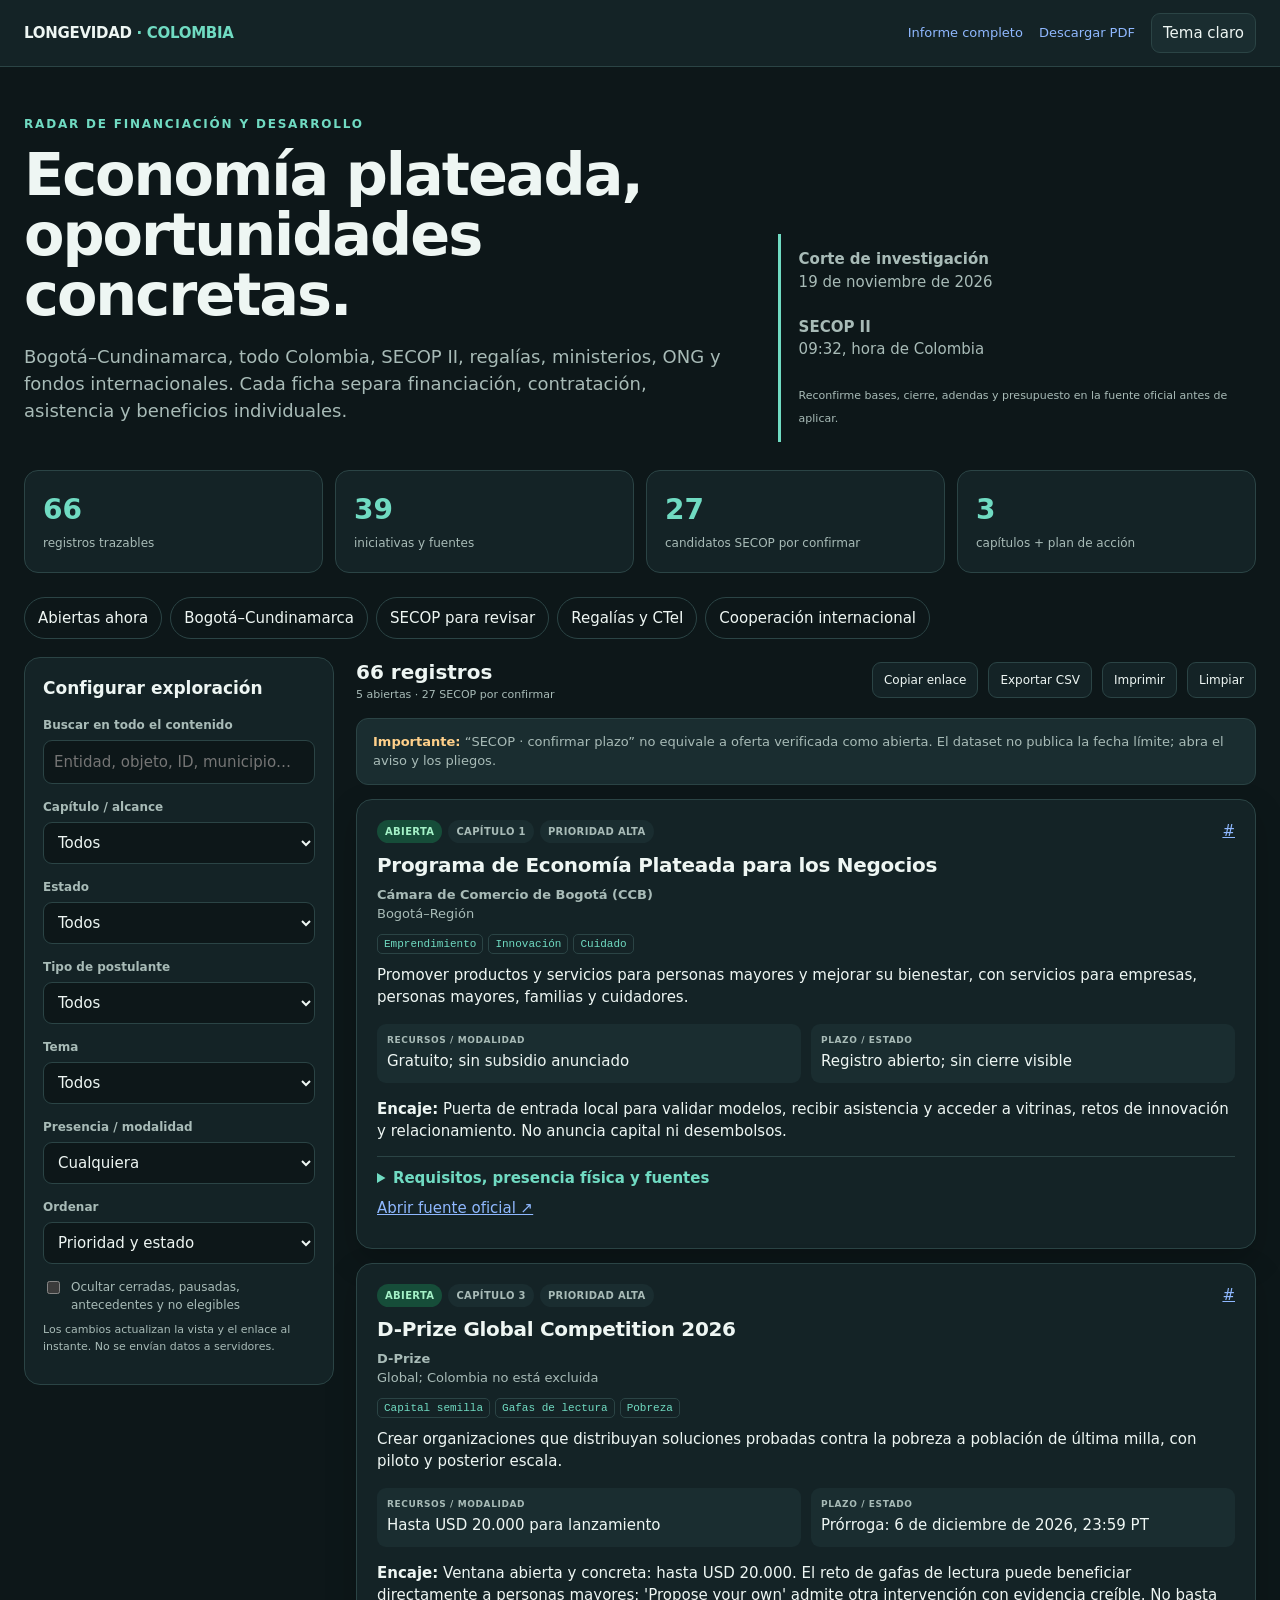
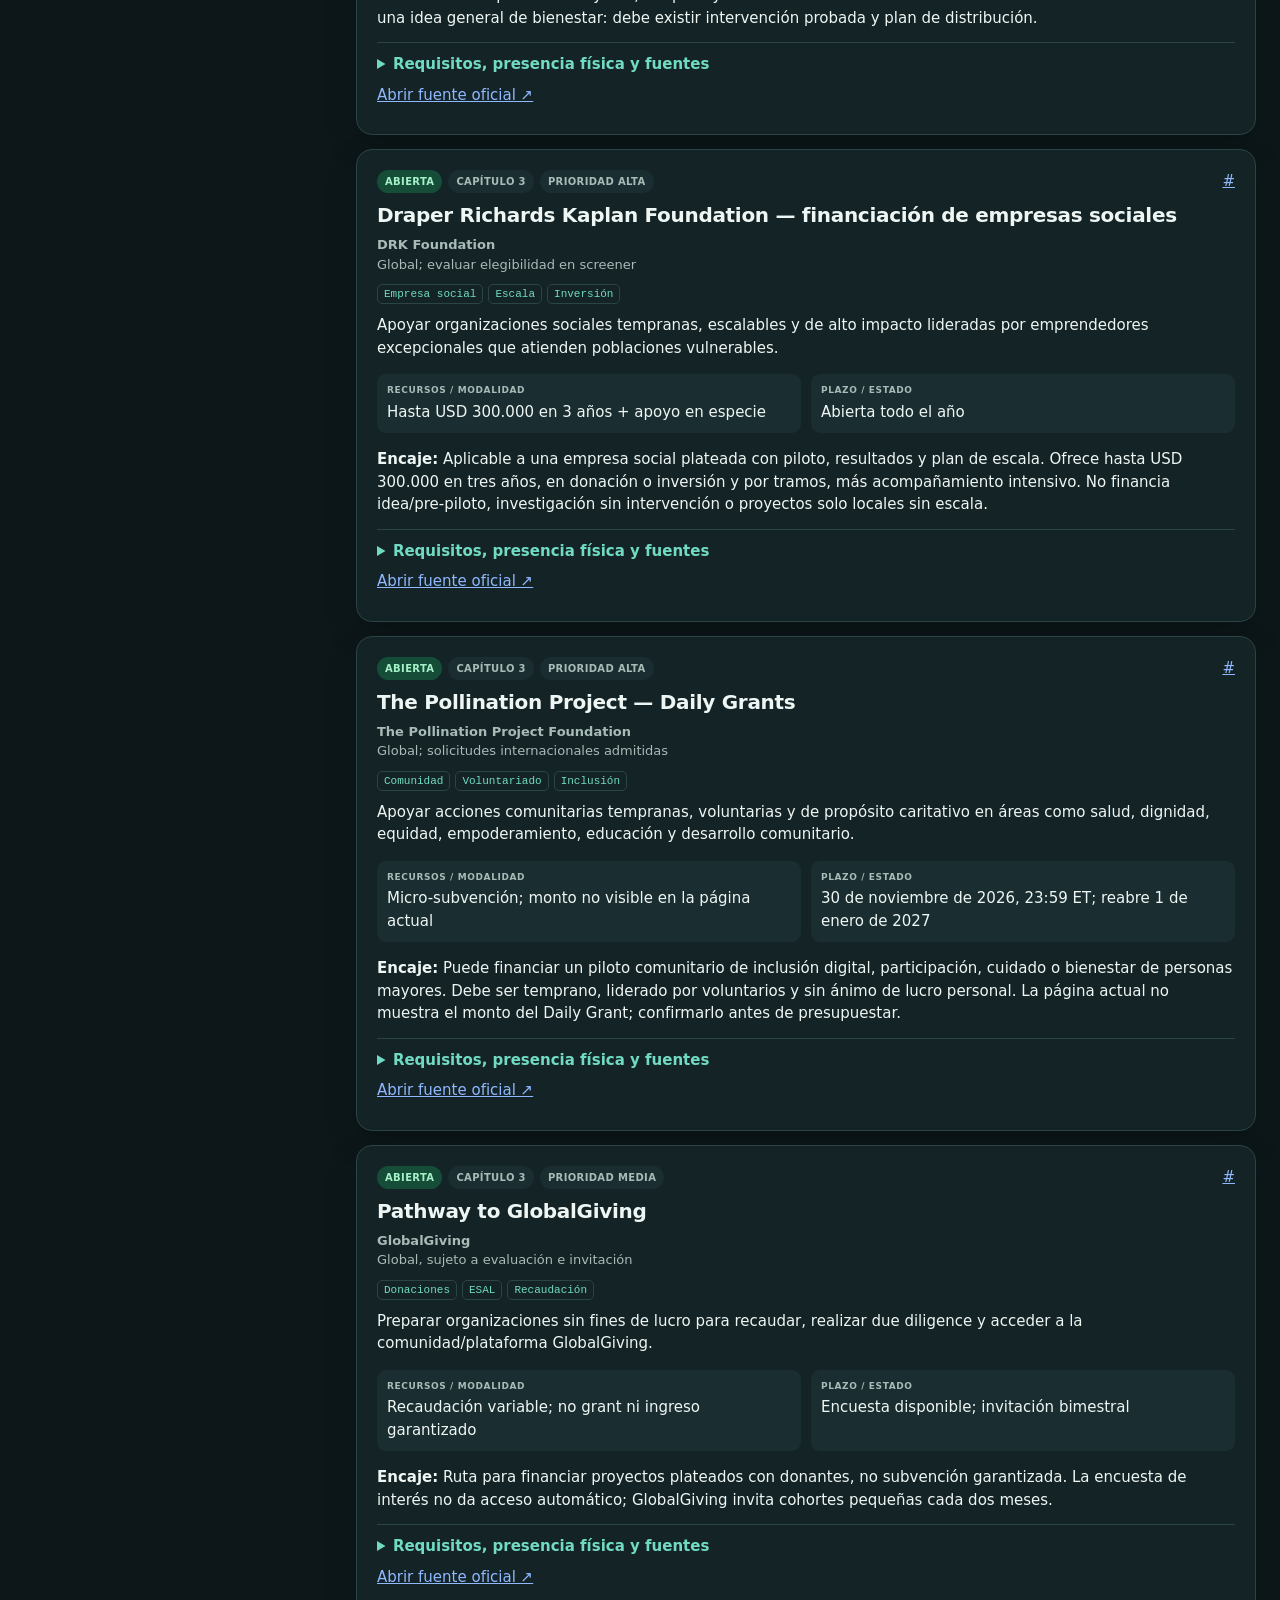
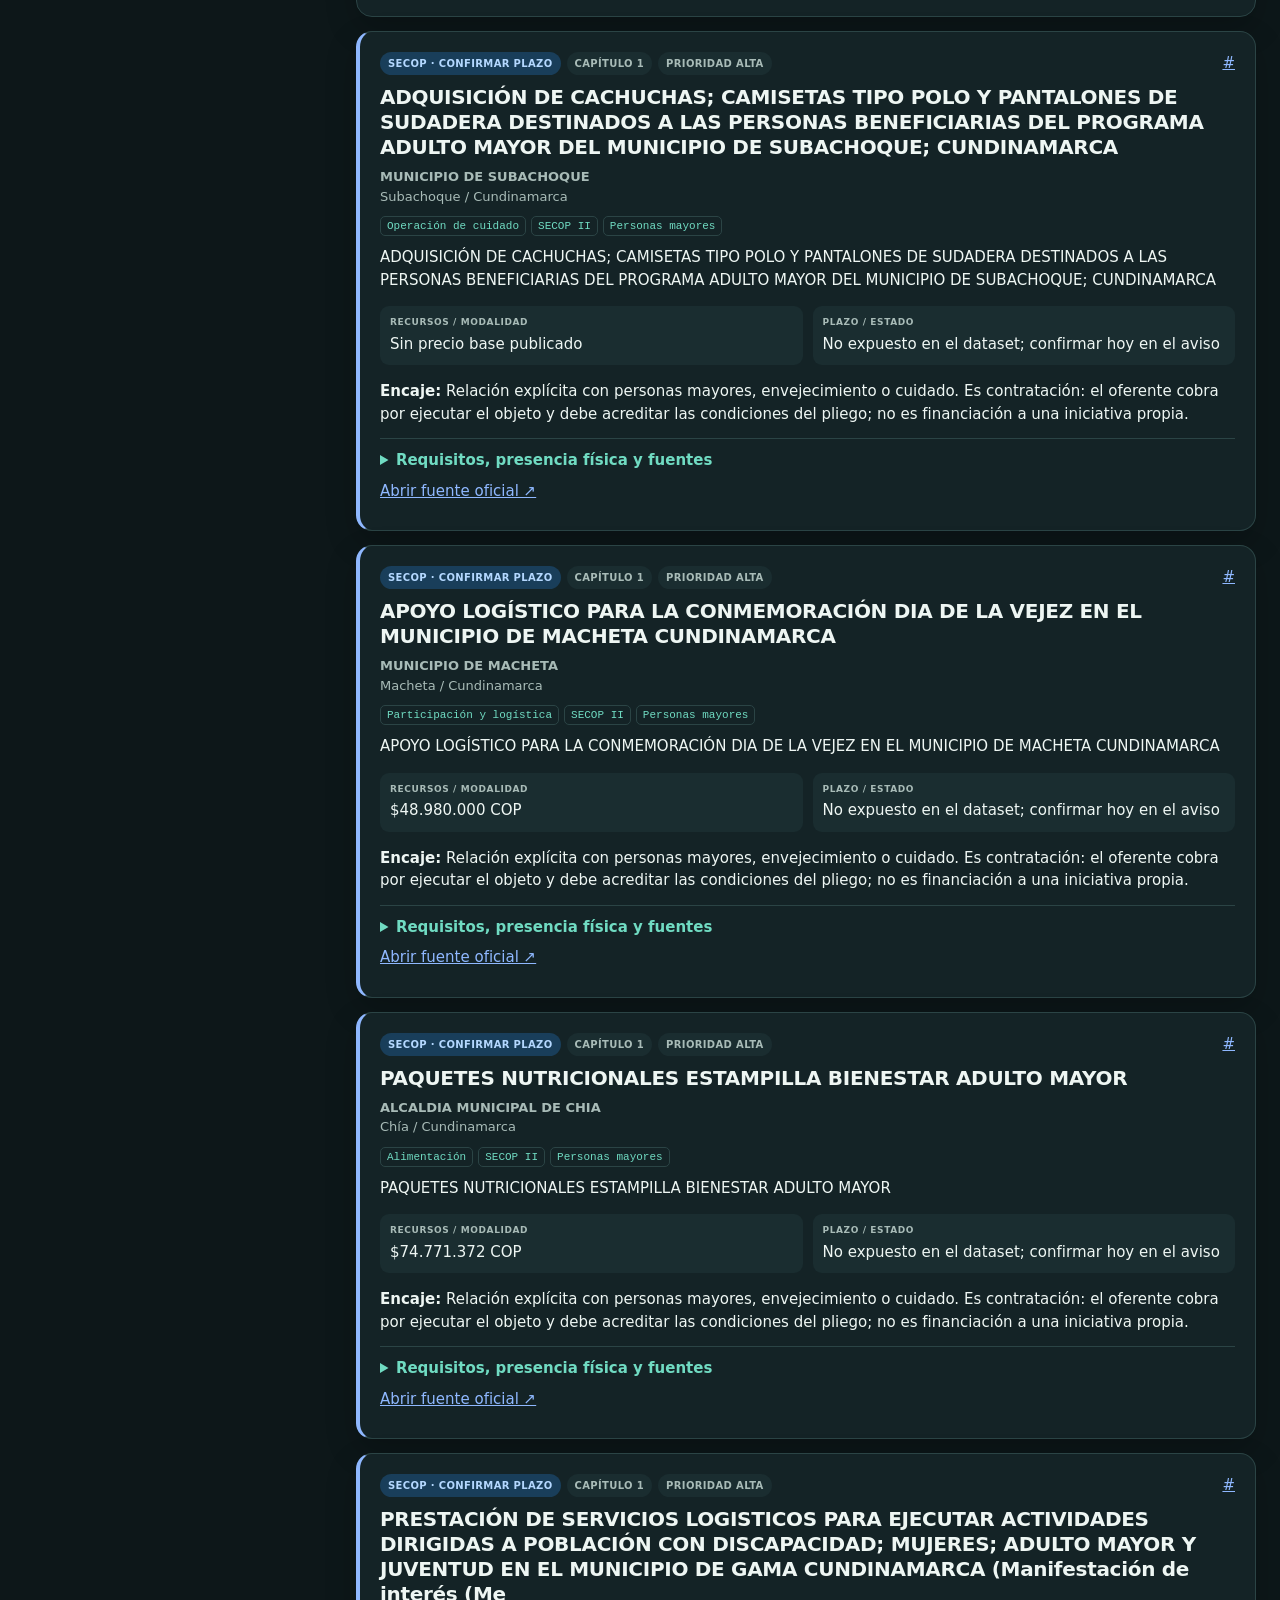
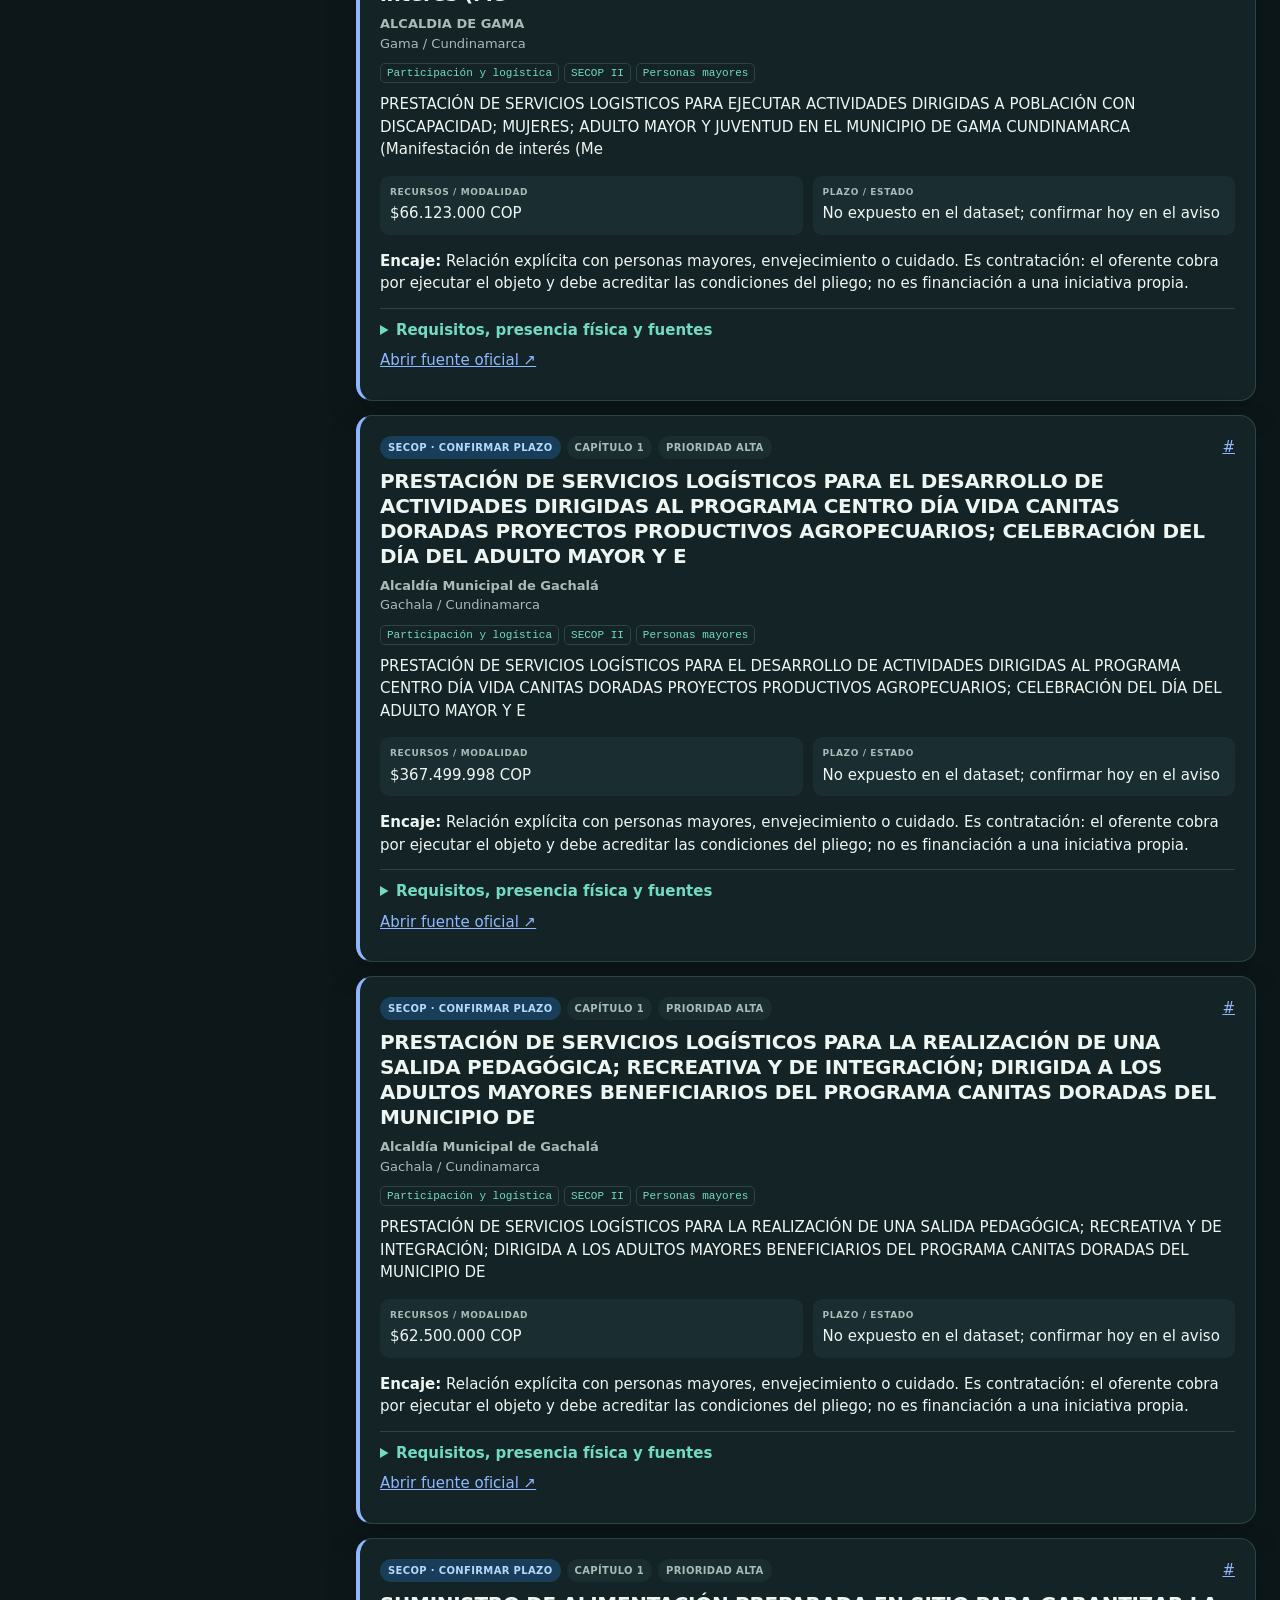
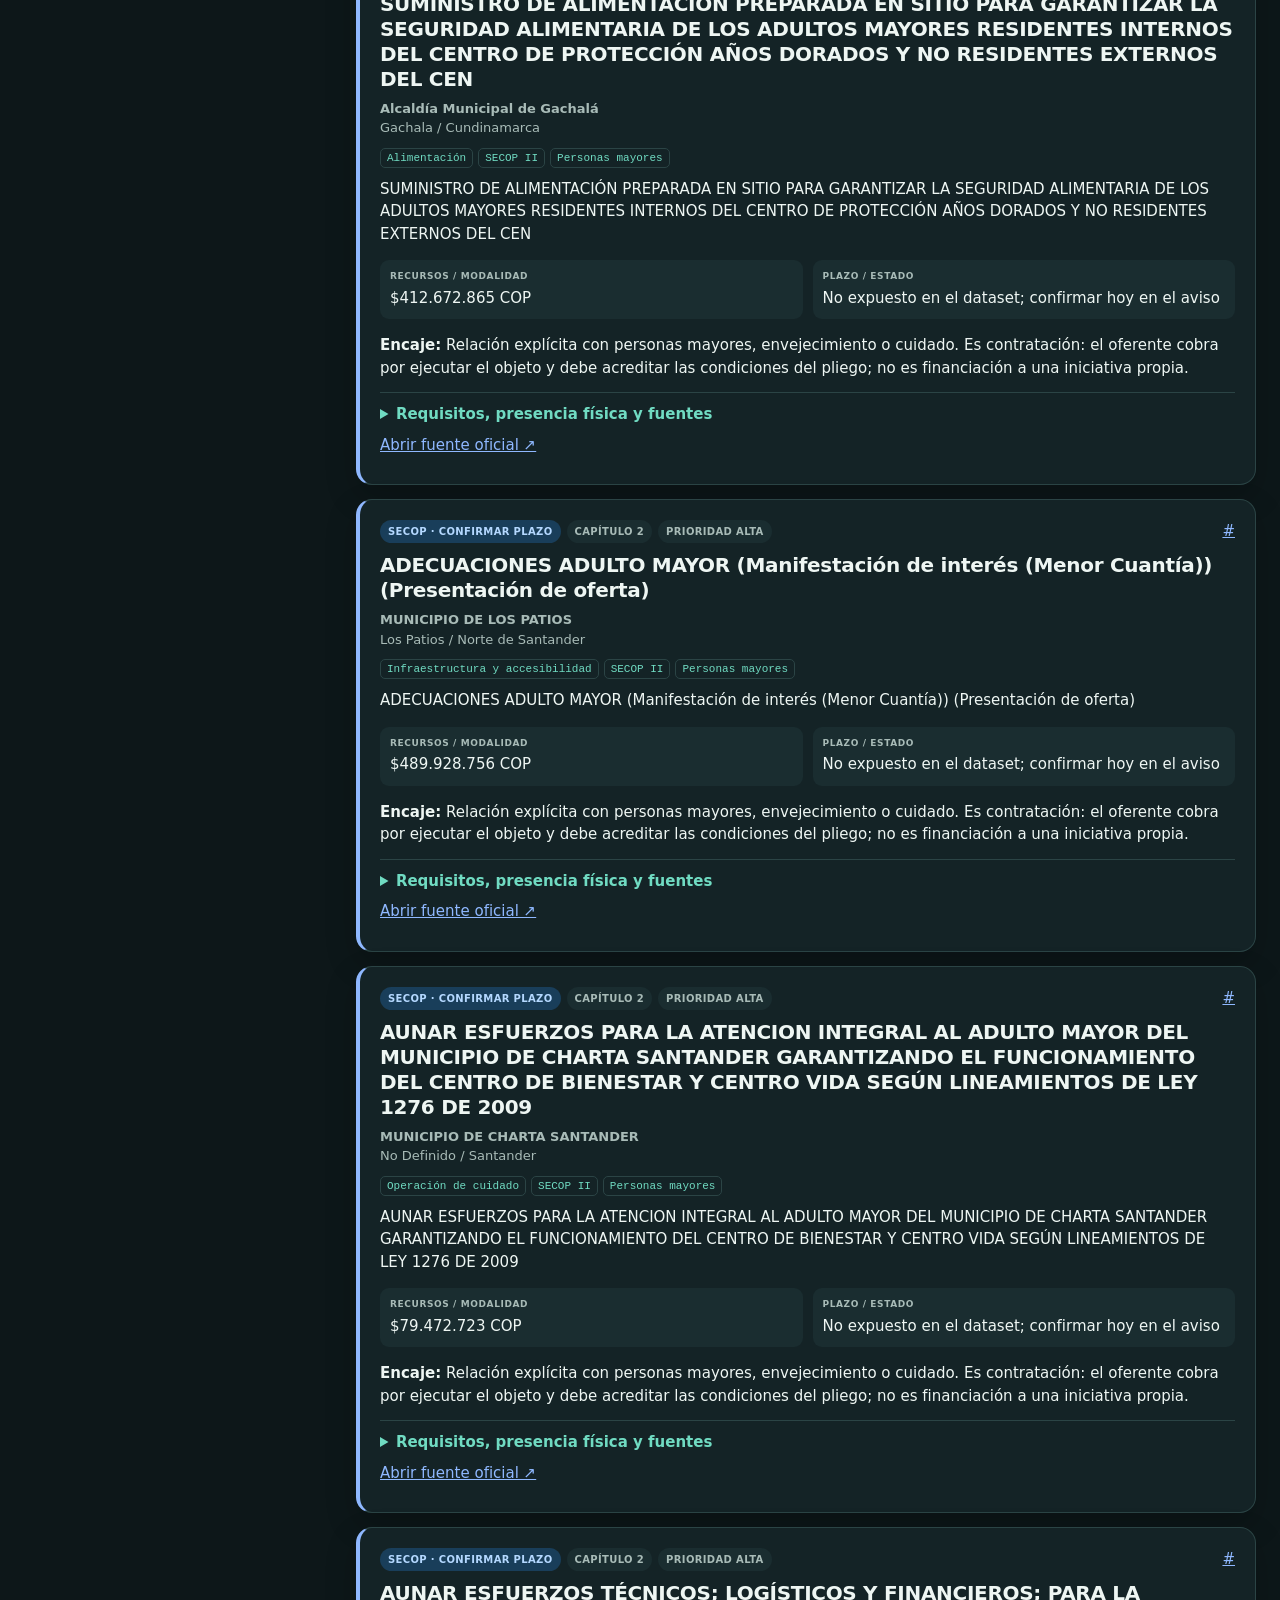
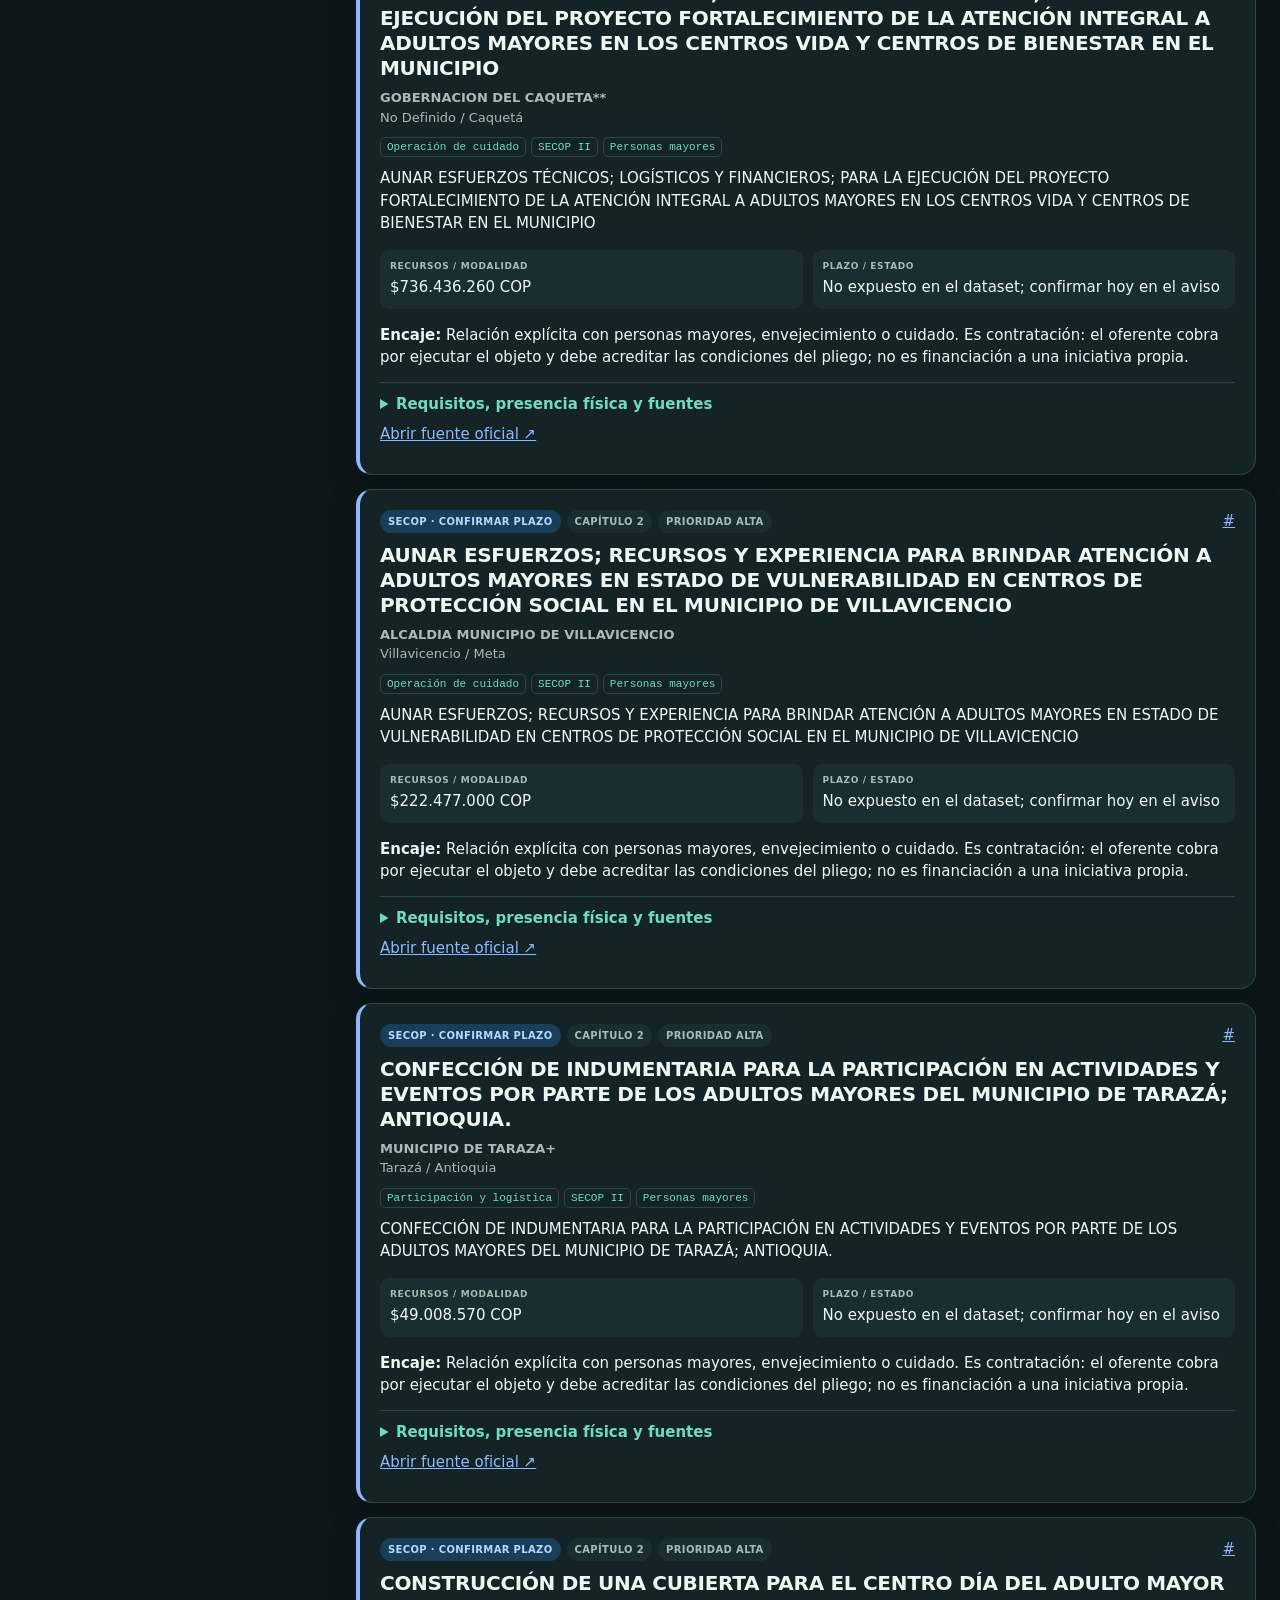
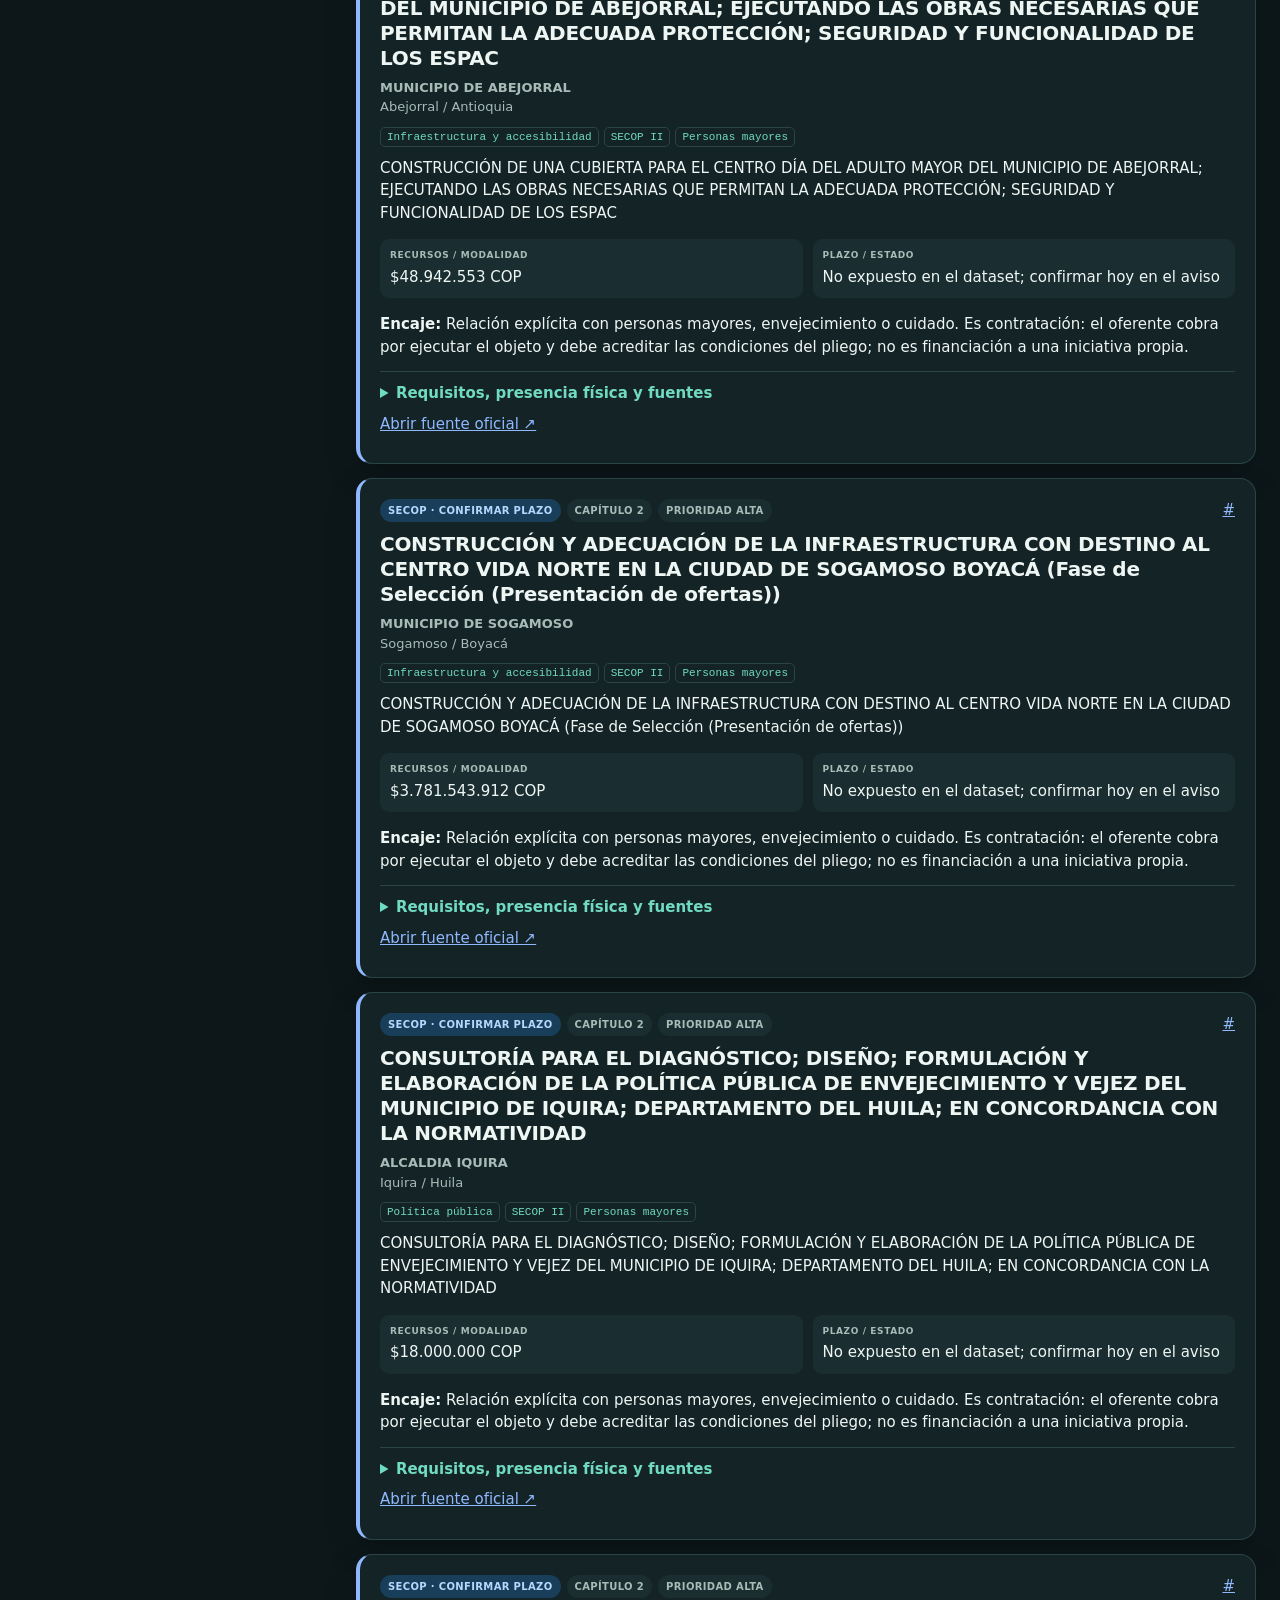
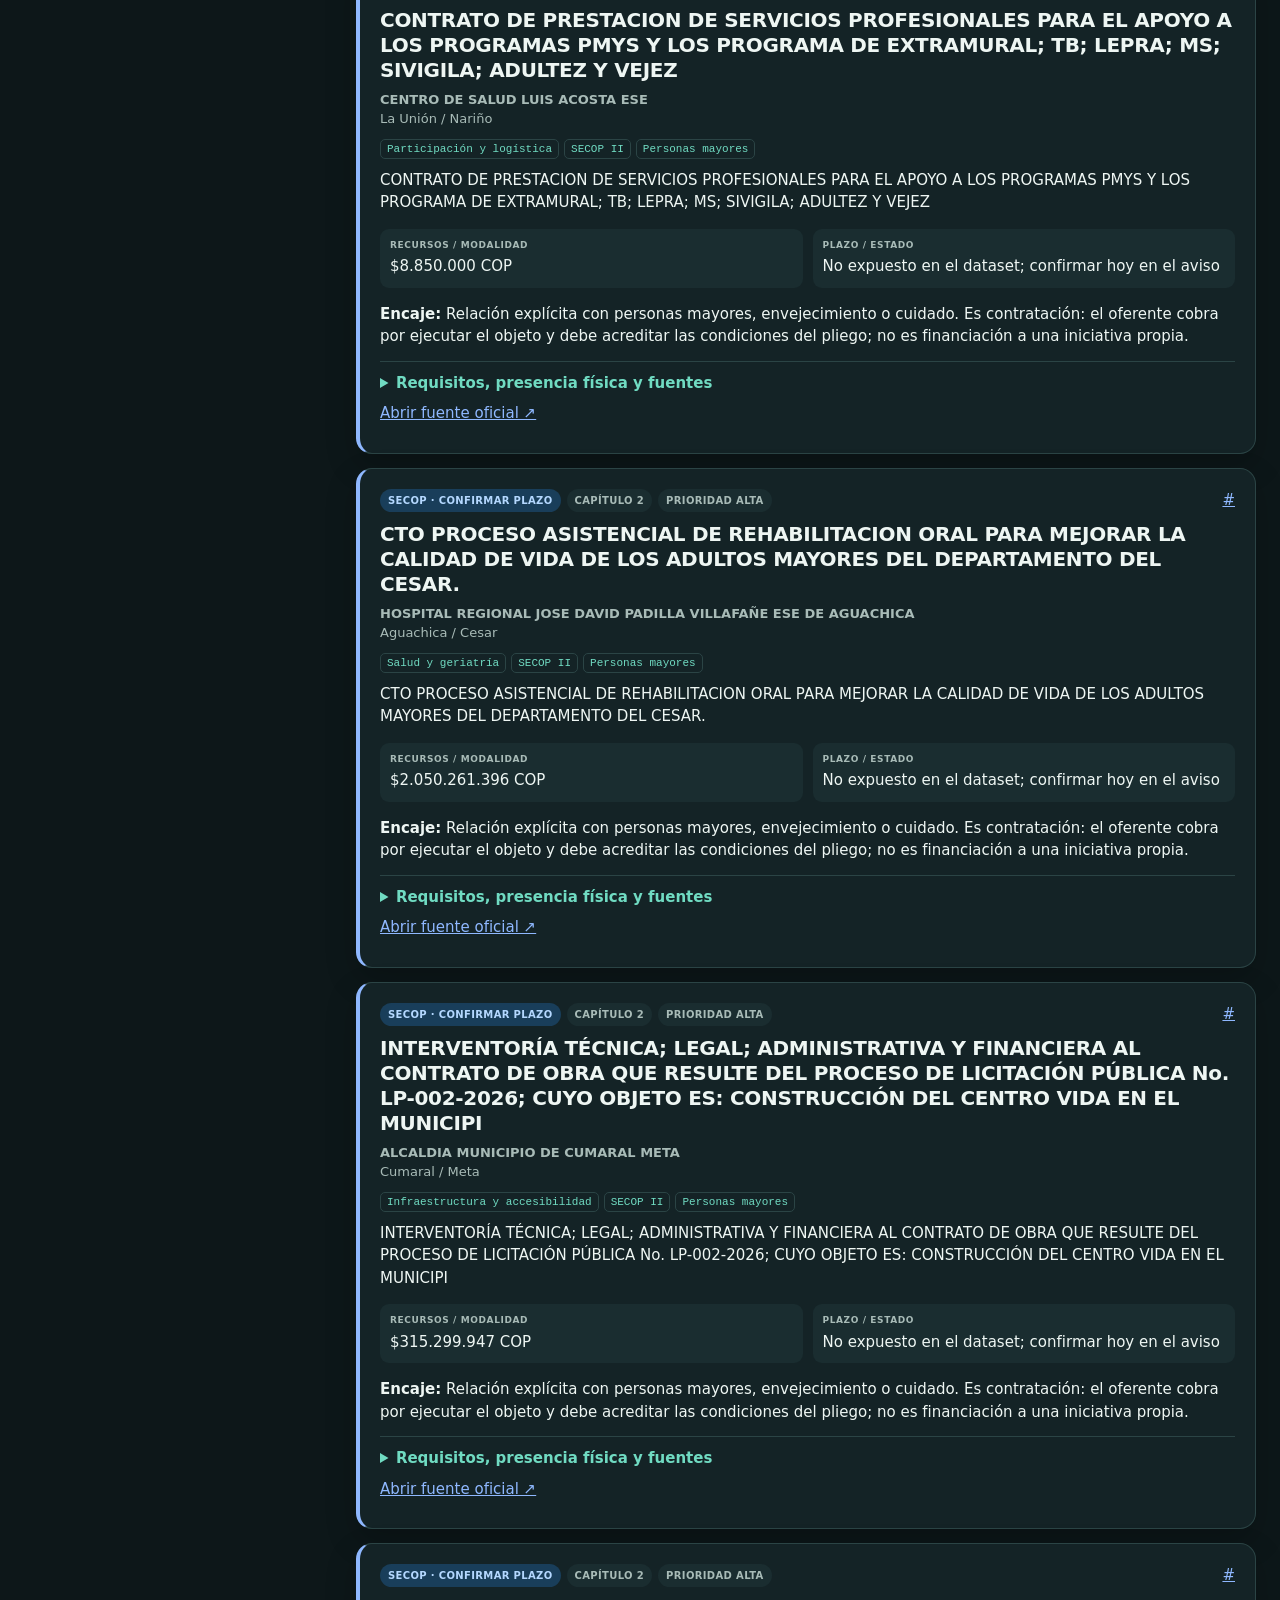
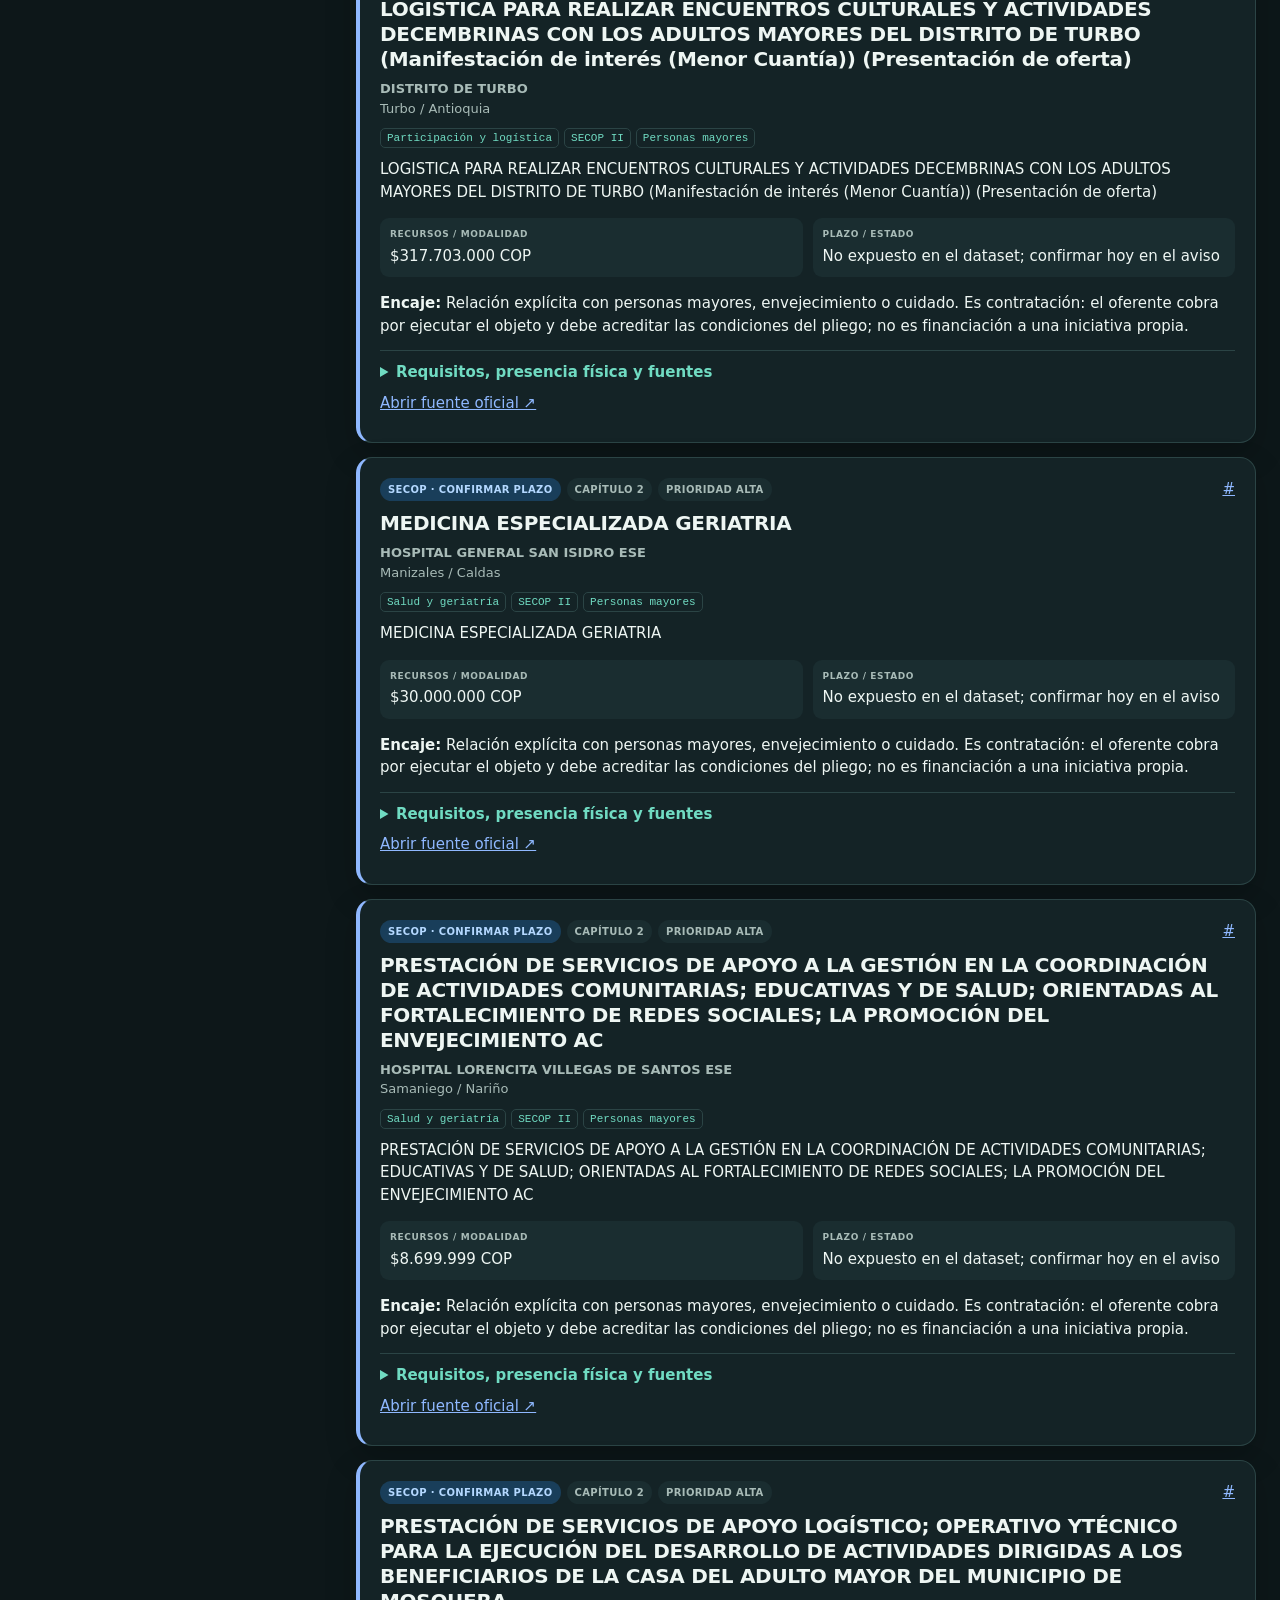
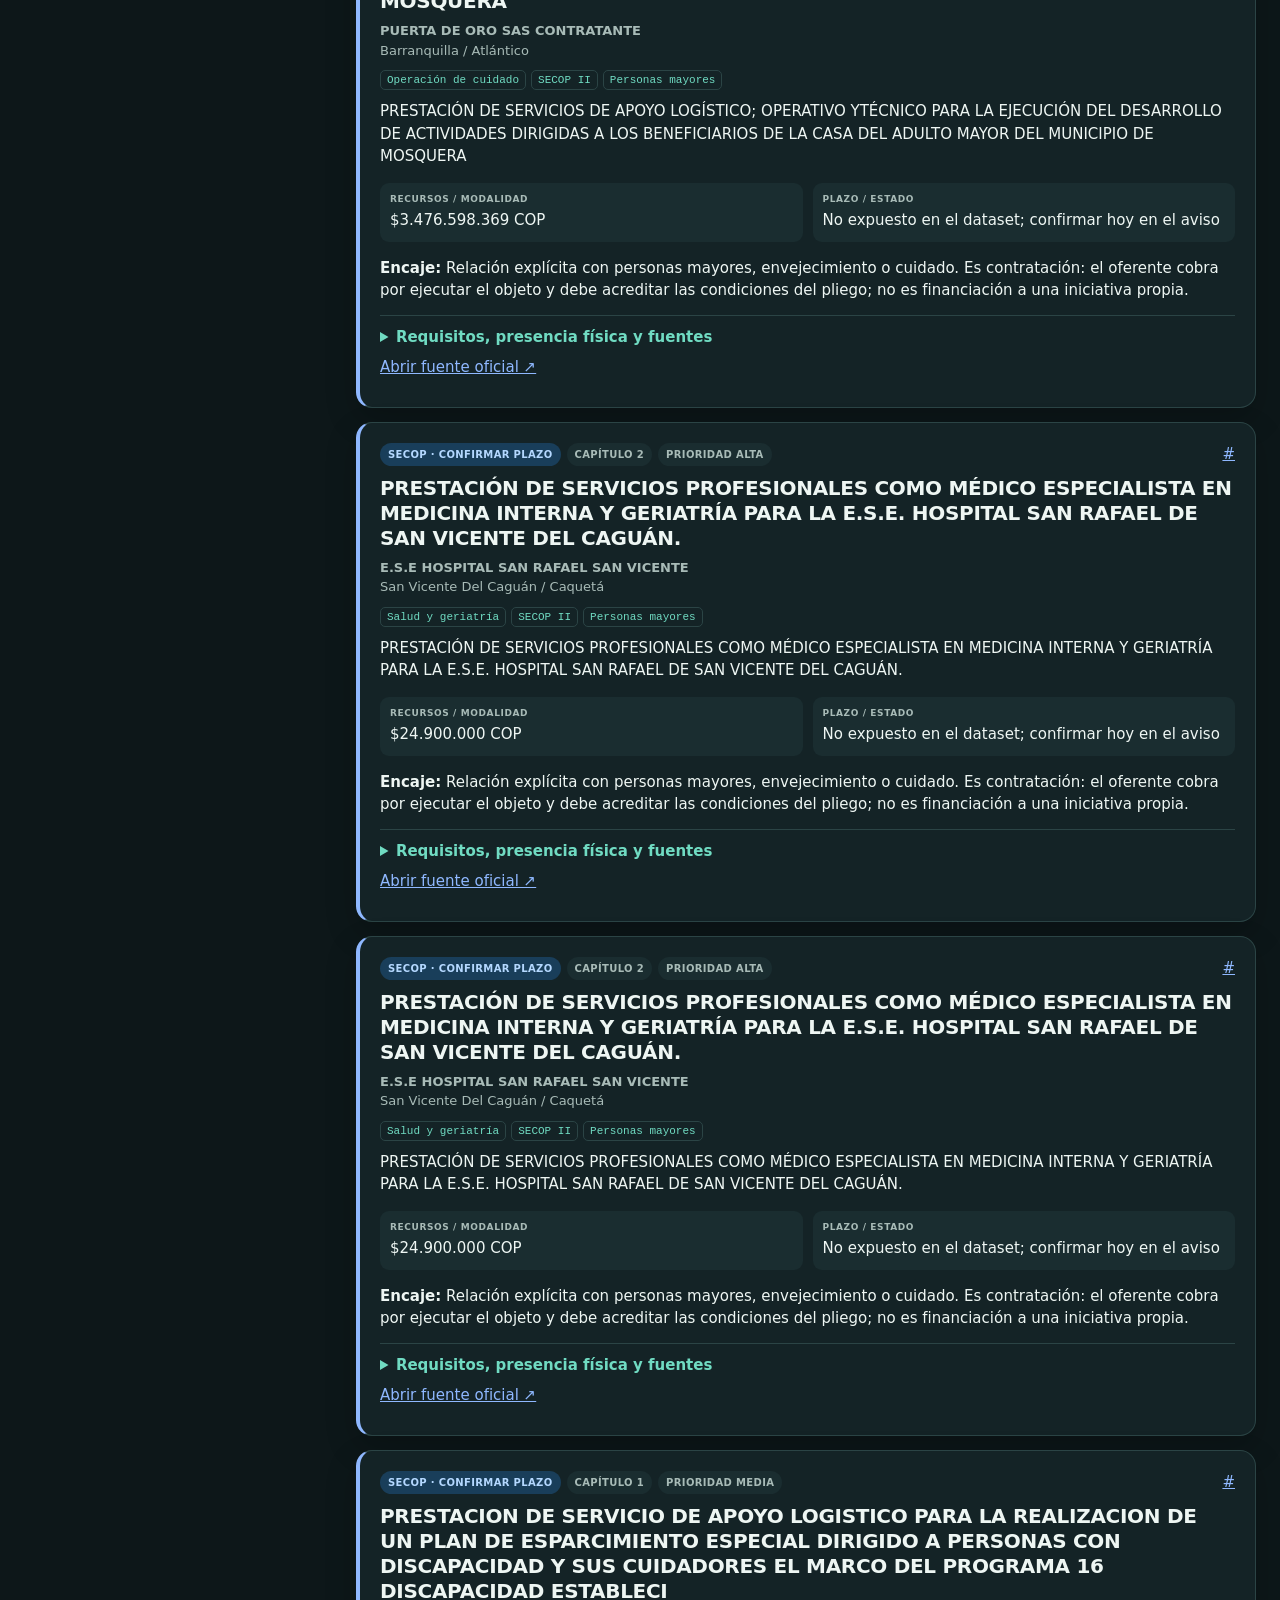
==== index.html @ 448734c2 "Publica informe y explorador de economia plateada" ====
<!doctype html>
<html lang="es" data-theme="dark">
<head>
<meta charset="utf-8"><meta name="viewport" content="width=device-width,initial-scale=1">
<title>Economía Plateada Colombia · Explorador de financiación</title>
<meta name="description" content="Explorador verificable de iniciativas, SECOP II, regalías, ministerios y fondos para economía plateada en Colombia.">
<style>
:root{color-scheme:dark;--bg:#0d1719;--panel:#142326;--panel2:#1a2d30;--text:#eef6f3;--muted:#a8bbb7;--line:#2b4445;--accent:#70dbc2;--accent2:#8fb8ff;--warn:#ffd08a;--danger:#ffaaa0;--shadow:0 12px 32px #0003}
html[data-theme="light"]{color-scheme:light;--bg:#f3f7f5;--panel:#fff;--panel2:#eaf2ef;--text:#152725;--muted:#536b67;--line:#cfdfda;--accent:#006e5d;--accent2:#245ca6;--warn:#8a5100;--danger:#9b312a;--shadow:0 12px 32px #183b3020}
*{box-sizing:border-box}body{margin:0;background:var(--bg);color:var(--text);font:15px/1.5 system-ui,-apple-system,Segoe UI,Arial,sans-serif}a{color:var(--accent2)}a:hover{text-decoration:none}button,input,select{font:inherit}button{cursor:pointer}.wrap{max-width:1500px;margin:auto;padding:0 24px}.top{border-bottom:1px solid var(--line);background:var(--panel);position:sticky;top:0;z-index:20}.topin{display:flex;align-items:center;gap:22px;min-height:66px}.brand{font-weight:800;letter-spacing:-.3px;white-space:nowrap}.brand span{color:var(--accent)}.toplinks{display:flex;gap:16px;margin-left:auto;align-items:center}.toplinks a{font-size:13px;text-decoration:none}.iconbtn{border:1px solid var(--line);background:var(--panel2);color:var(--text);border-radius:9px;padding:8px 11px}.hero{padding:48px 0 28px;display:grid;grid-template-columns:1.5fr 1fr;gap:36px}.eyebrow{text-transform:uppercase;letter-spacing:1.8px;color:var(--accent);font-size:12px;font-weight:800}.hero h1{font-size:clamp(34px,4.6vw,62px);line-height:1.02;letter-spacing:-2px;margin:12px 0 18px;max-width:900px}.lead{color:var(--muted);font-size:18px;max-width:800px}.cut{border-left:3px solid var(--accent);padding:14px 18px;color:var(--muted);align-self:end}.stats{display:grid;grid-template-columns:repeat(4,1fr);gap:12px;margin-bottom:24px}.stat{background:var(--panel);border:1px solid var(--line);border-radius:14px;padding:18px}.stat b{display:block;font-size:28px;color:var(--accent)}.stat span{font-size:12px;color:var(--muted)}.presets{display:flex;gap:8px;flex-wrap:wrap;margin-bottom:18px}.preset{border:1px solid var(--line);background:transparent;color:var(--text);padding:9px 13px;border-radius:99px}.preset:hover,.preset.active{border-color:var(--accent);color:var(--accent);background:var(--panel)}
.layout{display:grid;grid-template-columns:310px 1fr;gap:22px;align-items:start;padding-bottom:30px}.controls{background:var(--panel);border:1px solid var(--line);border-radius:16px;padding:18px;position:sticky;top:84px;max-height:calc(100vh - 100px);overflow:auto}.controls h2{font-size:17px;margin:0 0 14px}.field{margin-bottom:14px}.field label{display:block;font-size:12px;font-weight:700;color:var(--muted);margin-bottom:6px}.field input,.field select{width:100%;border:1px solid var(--line);background:var(--bg);color:var(--text);border-radius:9px;padding:10px}.check{display:flex;gap:8px;align-items:flex-start;font-size:12px;color:var(--muted)}.check input{margin-top:3px}.hint{font-size:11px;color:var(--muted);margin-top:8px}.toolbar{display:flex;gap:10px;align-items:center;flex-wrap:wrap;margin-bottom:14px}.resultcount{font-size:20px;font-weight:800;margin-right:auto}.resultcount small{display:block;font-size:11px;color:var(--muted);font-weight:400}.action{border:1px solid var(--line);background:var(--panel);color:var(--text);border-radius:9px;padding:8px 11px;font-size:12px}.action:hover{border-color:var(--accent)}.notice{background:var(--panel2);border:1px solid var(--line);border-radius:12px;padding:13px 16px;margin-bottom:14px;color:var(--muted);font-size:13px}.notice strong{color:var(--warn)}
.cards{display:grid;gap:14px}.card{background:var(--panel);border:1px solid var(--line);border-radius:16px;padding:20px;box-shadow:var(--shadow)}.card.secop{border-left:4px solid var(--accent2)}.cardhead{display:flex;justify-content:space-between;gap:12px;align-items:flex-start}.card h2{font-size:20px;line-height:1.25;margin:10px 0 7px;letter-spacing:-.3px}.entity{color:var(--muted);font-size:13px}.badges{display:flex;gap:6px;flex-wrap:wrap}.badge{display:inline-block;border-radius:99px;padding:4px 8px;background:var(--panel2);color:var(--muted);font-size:10px;font-weight:800;text-transform:uppercase;letter-spacing:.35px}.badge.abierta{background:#164d39;color:#a4f1c7}.badge.activa{background:#164844;color:#a2e8db}.badge.secop{background:#193e5a;color:#b4d8ff}.badge.cerrada,.badge.historico{background:#303b3d;color:#c0ccca}.badge.proxima{background:#55451e;color:#ffe0a0}.badge.pausada,.badge.no_elegible{background:#562e2a;color:#ffc0b7}html[data-theme="light"] .badge.abierta{background:#d8f5e2;color:#175c36}html[data-theme="light"] .badge.activa{background:#d7efea;color:#075e50}html[data-theme="light"] .badge.secop{background:#dbeefa;color:#245a79}html[data-theme="light"] .badge.proxima{background:#fff0ca;color:#765000}html[data-theme="light"] .badge.pausada,html[data-theme="light"] .badge.no_elegible{background:#fee2dd;color:#8a3129}.meta{display:grid;grid-template-columns:1fr 1fr;gap:10px;margin:15px 0}.meta div{background:var(--panel2);padding:10px;border-radius:9px}.label{display:block;text-transform:uppercase;font-size:9px;letter-spacing:.6px;color:var(--muted);font-weight:800;margin-bottom:3px}.card p{margin:8px 0}.tags{display:flex;gap:5px;flex-wrap:wrap;margin:10px 0}.tag{font:11px ui-monospace,SFMono-Regular,Consolas,monospace;color:var(--accent);border:1px solid var(--line);border-radius:5px;padding:3px 6px}details{margin-top:13px;border-top:1px solid var(--line);padding-top:10px}summary{cursor:pointer;color:var(--accent);font-weight:750}details h3{font-size:13px;margin:15px 0 5px}details li{margin-bottom:6px}details a{overflow-wrap:anywhere}.actionbox{background:var(--panel2);border-radius:8px;padding:10px;margin-top:12px}.footernote{font-size:11px;color:var(--muted)}.empty{padding:35px;text-align:center;background:var(--panel);border:1px dashed var(--line);border-radius:14px}.brief{background:var(--panel);border:1px solid var(--line);border-radius:16px;padding:22px;margin:10px 0 34px}.brief h2{margin-top:0}.briefout{font:13px/1.6 ui-monospace,SFMono-Regular,Consolas,monospace;white-space:pre-wrap;background:var(--bg);border:1px solid var(--line);border-radius:10px;padding:16px;color:var(--muted)}.copied{color:var(--accent)!important}.footer{border-top:1px solid var(--line);padding:28px 0 45px;color:var(--muted);font-size:12px}.footer a{color:var(--accent)}:focus-visible{outline:3px solid var(--warn);outline-offset:2px}
@media(max-width:1000px){.hero{grid-template-columns:1fr}.cut{align-self:auto}.layout{grid-template-columns:1fr}.controls{position:static;max-height:none}.stats{grid-template-columns:repeat(2,1fr)}}
@media(max-width:650px){.wrap{padding:0 14px}.topin{gap:10px;flex-wrap:wrap;padding:10px 0}.toplinks{margin-left:0;width:100%;justify-content:space-between}.hero{padding-top:28px}.hero h1{letter-spacing:-1px}.stats{grid-template-columns:1fr 1fr}.stat{padding:12px}.stat b{font-size:23px}.meta{grid-template-columns:1fr}.toolbar{align-items:stretch}.resultcount{width:100%}.cardhead{display:block}.toplinks a{font-size:11px}}
@media print{body{background:#fff;color:#000}.top,.controls,.presets,.toolbar,.brief,.footer,.no-print{display:none!important}.hero{padding:10px 0}.layout{display:block}.card{box-shadow:none;break-inside:avoid;background:#fff;color:#000}.cards{display:block}.card{margin-bottom:12px}.entity,.label,.footernote{color:#444}details{display:block}details>*{display:block}summary{display:none}.wrap{max-width:none;padding:0}.stats{display:none}}

</style>
</head>
<body>
<header class="top"><div class="wrap topin"><div class="brand">LONGEVIDAD <span>· COLOMBIA</span></div><nav class="toplinks" aria-label="Documentos"><a href="documento.html">Informe completo</a><a href="Informe_Economia_Plateada_Colombia_19NOV2026.pdf" download>Descargar PDF</a><button class="iconbtn" id="theme" type="button">Tema claro</button></nav></div></header>
<main class="wrap">
<section class="hero"><div><div class="eyebrow">Radar de financiación y desarrollo</div><h1>Economía plateada,<br>oportunidades concretas.</h1><p class="lead">Bogotá–Cundinamarca, todo Colombia, SECOP II, regalías, ministerios, ONG y fondos internacionales. Cada ficha separa financiación, contratación, asistencia y beneficios individuales.</p></div><div class="cut"><strong>Corte de investigación</strong><br>19 de noviembre de 2026<br><br><strong>SECOP II</strong><br>09:32, hora de Colombia<br><br><span class="footernote">Reconfirme bases, cierre, adendas y presupuesto en la fuente oficial antes de aplicar.</span></div></section>
<section class="stats" aria-label="Totales"><div class="stat"><b>66</b><span>registros trazables</span></div><div class="stat"><b>39</b><span>iniciativas y fuentes</span></div><div class="stat"><b>27</b><span>candidatos SECOP por confirmar</span></div><div class="stat"><b>3</b><span>capítulos + plan de acción</span></div></section>
<div class="presets" aria-label="Vistas predefinidas"><button class="preset" data-preset="open">Abiertas ahora</button><button class="preset" data-preset="local">Bogotá–Cundinamarca</button><button class="preset" data-preset="secop">SECOP para revisar</button><button class="preset" data-preset="royalties">Regalías y CTeI</button><button class="preset" data-preset="international">Cooperación internacional</button></div>
<div class="layout">
<aside class="controls" aria-label="Filtros"><h2>Configurar exploración</h2>
<div class="field"><label for="q">Buscar en todo el contenido</label><input id="q" data-key="q" type="search" placeholder="Entidad, objeto, ID, municipio…" autocomplete="off"></div>
<div class="field"><label for="cap">Capítulo / alcance</label><select id="cap" data-key="cap"><option value="all">Todos</option><option value="1">1 · Bogotá y Cundinamarca</option><option value="2">2 · Resto del país y SECOP</option><option value="3">3 · ONG e internacional</option></select></div>
<div class="field"><label for="status">Estado</label><select id="status" data-key="status"><option value="all">Todos</option><option value="abierta">Abiertas</option><option value="activa">Activas / permanentes</option><option value="secop">SECOP · confirmar plazo</option><option value="proxima">Próximas estimadas</option><option value="historico">Antecedentes / vigilar</option><option value="cerrada">Cerradas</option><option value="pausada">Pausadas</option><option value="no_elegible">No elegibles directamente</option></select></div>
<div class="field"><label for="applicant">Tipo de postulante</label><select id="applicant" data-key="applicant"><option value="all">Todos</option><option value="business">Empresa / startup / proveedor</option><option value="nonprofit">ESAL / OSC / organización social</option><option value="public">Entidad pública / municipio</option><option value="person">Persona / grupo / comunidad</option><option value="research">Academia / investigación</option></select></div>
<div class="field"><label for="topic">Tema</label><select id="topic" data-key="topic"><option value="all">Todos</option><option>Cuidado</option><option>Salud</option><option>Tecnología</option><option>Regalías</option><option>I+D+i</option><option>Capital semilla</option><option>Cultura</option><option>Participación</option><option>Inclusión financiera</option><option>Infraestructura</option><option>Emprendimiento</option></select></div>
<div class="field"><label for="presence">Presencia / modalidad</label><select id="presence" data-key="presence"><option value="all">Cualquiera</option><option value="digital">Aplicación o actividad digital</option><option value="territorial">Ejecución territorial / piloto</option><option value="obligatory">Residencia, sede o presencia obligatoria</option></select></div>
<div class="field"><label for="sort">Ordenar</label><select id="sort" data-key="sort"><option value="priority">Prioridad y estado</option><option value="budget">Presupuesto SECOP (mayor primero)</option><option value="name">Nombre A–Z</option><option value="chapter">Capítulo</option></select></div>
<label class="check"><input type="checkbox" id="hideExcluded" data-key="hideExcluded"><span>Ocultar cerradas, pausadas, antecedentes y no elegibles</span></label><p class="hint">Los cambios actualizan la vista y el enlace al instante. No se envían datos a servidores.</p></aside>
<section aria-live="polite" aria-label="Resultados"><div class="toolbar"><div class="resultcount"><span id="count">0</span> registros<small id="subcount">Vista actual</small></div><button class="action" id="share">Copiar enlace</button><button class="action" id="csv">Exportar CSV</button><button class="action" id="print">Imprimir</button><button class="action" id="reset">Limpiar</button></div><div class="notice" id="notice"><strong>Importante:</strong> “SECOP · confirmar plazo” no equivale a oferta verificada como abierta. El dataset no publica la fecha límite; abra el aviso y los pliegos.</div><div class="cards" id="cards"></div></section>
</div>
<section class="brief"><div class="eyebrow">Briefing de la vista</div><h2>Una selección lista para compartir</h2><p class="lead">El texto resume solo los filtros que cambiaron y las primeras oportunidades de la vista.</p><div class="briefout" id="briefout"></div><br><button class="action" id="copybrief">Copiar briefing</button></section>
</main>
<footer class="footer"><div class="wrap"><strong>Metodología y responsabilidad.</strong> Investigación informativa, no asesoría legal ni garantía de financiación. La revisión no es exhaustiva de todos los municipios. Consulte el <a href="documento.html#metodo">método, limitaciones y fuentes completas</a> y el <a href="oportunidades.csv">dataset resumen</a>.<br><br>Proyecto autocontenido, sin analítica, cookies de seguimiento ni dependencias externas. Fuente SECOP: Colombia Compra Eficiente, dataset p6dx-8zbt.</div></footer>
<script>
const DATA={
  "corte": "19 de noviembre de 2026",
  "corte_secop": "2026-11-19 09:32:12 (hora Colombia)",
  "total": 66,
  "base": 39,
  "secop": 27,
  "items": [
    {
      "id": "c1-ccb-programa",
      "cap": 1,
      "nombre": "Programa de Economía Plateada para los Negocios",
      "entidad": "Cámara de Comercio de Bogotá (CCB)",
      "territorio": "Bogotá–Región",
      "tipo": "Asistencia técnica y desarrollo empresarial",
      "estado": "abierta",
      "objetivo": "Promover productos y servicios para personas mayores y mejorar su bienestar, con servicios para empresas, personas mayores, familias y cuidadores.",
      "encaje": "Puerta de entrada local para validar modelos, recibir asistencia y acceder a vitrinas, retos de innovación y relacionamiento. No anuncia capital ni desembolsos.",
      "postulantes": [
        "Empresas y emprendimientos",
        "Personas mayores que crean empresa o actúan como mentoras",
        "Cuidadores y familias"
      ],
      "requisitos": [
        "Diligenciar el formulario",
        "Definir la solución o necesidad relacionada con personas mayores",
        "Confirmar ruta y agenda; la página no muestra matrícula mercantil como condición obligatoria"
      ],
      "presencia": "Inscripción en línea. No establece presencia física obligatoria; eventos y retos pueden definir lugar y horario.",
      "canal": "Formulario en línea; Diana Torres, diana.torres@ccb.org.co, (601) 3830300 ext. 2759.",
      "fuentes": [
        {
          "titulo": "Página oficial del programa",
          "url": "https://www.ccb.org.co/es/servicios/haz-crecer-tu-empresa/mejora-la-estrategia-de-tu-empresa/programa-de-economia-plateada"
        },
        {
          "titulo": "Formulario de inscripción",
          "url": "https://forms.office.com/r/0L3aSR0aCE"
        }
      ],
      "monto": "Gratuito; sin subsidio anunciado",
      "cierre": "Registro abierto; sin cierre visible",
      "prioridad": "Alta",
      "temas": [
        "Emprendimiento",
        "Innovación",
        "Cuidado"
      ],
      "accion": "Inscribirse y preparar ficha de modelo, cliente mayor, evidencia y necesidad de acompañamiento.",
      "nota": ""
    },
    {
      "id": "c1-ccb-cluster",
      "cap": 1,
      "nombre": "Clúster de Economía Plateada",
      "entidad": "Cámara de Comercio de Bogotá (CCB)",
      "territorio": "Bogotá–Región",
      "tipo": "Articulación sectorial e innovación",
      "estado": "activa",
      "objetivo": "Convertir la transición demográfica en competitividad e innovación, conectando empresas, academia, Estado, organizaciones sociales y personas mayores.",
      "encaje": "Plataforma para alianzas, cocreación, diagnósticos y mercados. En 2026 proyecta beneficiar 1.100 empresas, acompañar 200 modelos y hacer 200 diagnósticos. No es un fondo concursable.",
      "postulantes": [
        "Empresas y emprendedores",
        "Academia",
        "Sector público",
        "Organizaciones sociales",
        "Personas mayores"
      ],
      "requisitos": [
        "Vincularse por los canales del programa/clúster",
        "Presentar capacidades, oferta o reto",
        "Acordar participación en diagnósticos, grupos de trabajo y agenda anual"
      ],
      "presencia": "El lanzamiento del 11 de marzo de 2026 fue presencial en Teatro Cafam. No se publica una obligación general de presencia para actividades futuras.",
      "canal": "Formulario del Programa de Economía Plateada y contacto CCB.",
      "fuentes": [
        {
          "titulo": "Comunicado oficial y metas 2026",
          "url": "https://www.ccb.org.co/es/de-interes/comunicados/la-camara-de-comercio-de-bogota-lanza-el-cluster-de-economia-plateada"
        }
      ],
      "monto": "Sin transferencia directa anunciada",
      "cierre": "Iniciativa activa en 2026",
      "prioridad": "Alta",
      "temas": [
        "Innovación",
        "Alianzas",
        "Tecnología"
      ],
      "accion": "Solicitar vinculación y proponer un proyecto intersectorial medible; no presupuestar recursos CCB sin confirmación escrita.",
      "nota": ""
    },
    {
      "id": "c1-ccb-sena-digital",
      "cap": 1,
      "nombre": "Capital semilla CCB–Fondo Emprender SENA para emprendedores digitales",
      "entidad": "CCB y SENA",
      "territorio": "Bogotá–Región",
      "tipo": "Capital semilla y acompañamiento",
      "estado": "historico",
      "objetivo": "Financiar iniciativas digitales que responden a retos de economía popular; la selección incluyó economía plateada.",
      "encaje": "Antecedente de cofinanciación: 97 proyectos y hasta $93 millones cada uno. Convocatoria de 2023, ejecución anunciada en 2024; no está abierta.",
      "postulantes": [
        "Emprendimientos digitales seleccionados en la convocatoria histórica"
      ],
      "requisitos": [
        "Esperar nuevas bases",
        "Acreditar plan de negocio, componente digital y condiciones Fondo Emprender",
        "La selección histórica no habilita nuevas postulaciones"
      ],
      "presencia": "No existe una ruta física vigente; nuevas ediciones definirán modalidad.",
      "canal": "Fondo Emprender y CCB.",
      "fuentes": [
        {
          "titulo": "Comunicado oficial de seleccionados y montos",
          "url": "https://www.ccb.org.co/es/de-interes/comunicados/seleccionados-97-emprendedores-digitales-para-fortalecer-la-economia-popular"
        }
      ],
      "monto": "Histórico: $9.000 millones + $3.000 millones de acompañamiento; hasta $93 millones por proyecto",
      "cierre": "Convocatoria 2023; seleccionados anunciados el 3 de abril de 2024",
      "prioridad": "Media",
      "temas": [
        "Capital semilla",
        "Tecnología"
      ],
      "accion": "Consultar una réplica a CCB/SENA; no tratarla como oferta actual.",
      "nota": ""
    },
    {
      "id": "c1-sdis-operadores",
      "cap": 1,
      "nombre": "Ruta SDIS para operadores ESAL de atención integral",
      "entidad": "Secretaría Distrital de Integración Social (SDIS)",
      "territorio": "Bogotá D.C.",
      "tipo": "Convenios de asociación / contratación de operadores",
      "estado": "historico",
      "objetivo": "Seleccionar ESAL para atención integral de personas mayores con dependencia funcional; la oferta incluye centros, cuidado transitorio y comunidades de cuidado.",
      "encaje": "Es operación social contratada, no subvención libre. La nota del 28 de abril de 2026 documenta una apertura; otros procesos 2026 usaron SECOP II. Cada expediente y plazo debe verificarse.",
      "postulantes": [
        "Entidades sin ánimo de lucro (ESAL)",
        "Organizaciones sociales con capacidad operativa"
      ],
      "requisitos": [
        "Personería jurídica y capacidad administrativa",
        "Experiencia, equipo e infraestructura según proceso",
        "Oferta electrónica en SECOP II cuando se indique",
        "Cumplir protocolos, metas, reportes y supervisión SDIS"
      ],
      "presencia": "Postulación electrónica cuando se usa SECOP II; ejecución presencial en los servicios de Bogotá.",
      "canal": "Portal SDIS y SECOP II; buscar el proceso por referencia y vigencia.",
      "fuentes": [
        {
          "titulo": "Nota oficial SDIS del 28 de abril de 2026",
          "url": "https://www.integracionsocial.gov.co/index.php/noticias/101-noticias-vejez/7870-integracion-social-abre-convocatoria-para-convenios-de-asociacion-para-la-atencion-de-personas-mayores-en-bogota"
        },
        {
          "titulo": "Portal SECOP II",
          "url": "https://www.colombiacompra.gov.co/secop/secop-ii"
        }
      ],
      "monto": "No publicado / no aplica",
      "cierre": "Antecedente 2026; no contado como ventana abierta",
      "prioridad": "Alta",
      "temas": [
        "Cuidado",
        "Dependencia",
        "ESAL"
      ],
      "accion": "Preparar carpeta de operador ESAL y monitorear SECOP/SDIS; revisar pliegos antes de ofertar.",
      "nota": "La nota redirigió al inicio durante la consulta; se conserva como antecedente, no como prueba de apertura actual."
    },
    {
      "id": "c1-cundinamarca-estampilla",
      "cap": 1,
      "nombre": "Estampilla Departamental para el Bienestar de la Persona Mayor — distribución 2026",
      "entidad": "Gobernación de Cundinamarca / Secretaría de lo Social y la Familia",
      "territorio": "116 municipios de Cundinamarca",
      "tipo": "Asignación pública territorial",
      "estado": "activa",
      "objetivo": "Financiar atención a personas mayores vulnerables mediante Centros Día/Vida y Centros de Protección de larga estancia.",
      "encaje": "El CODEPS aprobó $9.500 millones para 2026: 70% ($6.650 millones) para Centros Día/Vida y 30% ($2.850 millones) para larga estancia; proyección de 49.862 beneficiarios. No es una convocatoria para empresas u ONG.",
      "postulantes": [
        "Entidades territoriales y operadores seleccionados por los mecanismos aplicables",
        "Personas mayores beneficiarias mediante su municipio"
      ],
      "requisitos": [
        "Para proyectos: articular con alcaldía y secretaría social municipal",
        "Alinear con necesidad territorial, presupuesto y servicio autorizado",
        "Para operación: participar en el contrato/convenio que publique la entidad",
        "Para beneficiarios: aplican criterios de vulnerabilidad y registro municipal"
      ],
      "presencia": "La gestión del proyecto y la ejecución son territoriales. La Gobernación tiene sede en Calle 26 No. 51-53, Bogotá, pero eso no reemplaza la ruta municipal.",
      "canal": "Alcaldías, Secretaría de lo Social y la Familia, CODEPS y procesos SECOP de municipios.",
      "fuentes": [
        {
          "titulo": "Nota oficial de distribución, 14 de octubre de 2026",
          "url": "https://cundinamarca.gov.co/noticias/cundinamarca-destina-9500-millones-para-la-atencion-de-las-personas-mayores"
        }
      ],
      "monto": "$9.500 millones COP, vigencia 2026",
      "cierre": "Asignación aprobada; no es ventana concursable",
      "prioridad": "Alta",
      "temas": [
        "Centros Día",
        "Larga estancia",
        "Alimentación",
        "Salud"
      ],
      "accion": "Elegir municipio, validar distribución local y presentar concepto técnico a la alcaldía; para ejecutar, seguir su contratación.",
      "nota": ""
    },
    {
      "id": "c1-sistema-cuidado",
      "cap": 1,
      "nombre": "Sistema Distrital de Cuidado: Manzanas, Buses y servicios",
      "entidad": "Alcaldía Mayor de Bogotá y entidades distritales",
      "territorio": "Bogotá D.C.",
      "tipo": "Infraestructura y servicios de cuidado",
      "estado": "activa",
      "objetivo": "Reconocer, redistribuir y reducir el trabajo de cuidado; ofrecer servicios gratuitos mediante Manzanas y Buses del Cuidado y otras modalidades.",
      "encaje": "Punto de articulación para proyectos de formación, tecnología, respiro y bienestar de cuidadores, incluidos quienes cuidan personas mayores. No es por sí mismo un fondo de economía plateada.",
      "postulantes": [
        "Personas cuidadoras y usuarias según cada servicio",
        "Entidades del Convenio Interadministrativo Marco 913 de 2021",
        "Aliados mediante mecanismos institucionales"
      ],
      "requisitos": [
        "Para usuarios: consultar servicio, requisitos y Manzana/Bus",
        "Para aliados: definir entidad competente y convenio/contrato",
        "No asumir financiación por aparecer en el directorio"
      ],
      "presencia": "Sí para servicios presenciales en Manzanas y puntos de Buses; el directorio y mapa son digitales. Alianzas dependen de la entidad operadora.",
      "canal": "Mapa y directorio del Sistema Distrital de Cuidado.",
      "fuentes": [
        {
          "titulo": "Portal oficial y mapa",
          "url": "https://sistemadecuidado.gov.co/"
        },
        {
          "titulo": "Qué es y quiénes lo integran",
          "url": "https://sistemadecuidado.gov.co/que-son/"
        }
      ],
      "monto": "Servicios gratuitos; sin fondo concursable publicado",
      "cierre": "Servicio permanente",
      "prioridad": "Media",
      "temas": [
        "Cuidado",
        "Formación",
        "Bienestar"
      ],
      "accion": "Mapear Manzana/entidad operadora y proponer piloto complementario sin duplicar servicios gratuitos.",
      "nota": ""
    },
    {
      "id": "c1-idpac-chikana-sfos",
      "cap": 1,
      "nombre": "Fondo Chikaná 2026 — Organizaciones Sociales y Medios Comunitarios",
      "entidad": "IDPAC",
      "territorio": "Bogotá D.C.",
      "tipo": "Incentivos en especie / fortalecimiento",
      "estado": "cerrada",
      "objetivo": "Fortalecer participación, convivencia y pertenencia mediante iniciativas de cultura de paz, ciudadana y democrática.",
      "encaje": "Puede servir a organizaciones de personas mayores para tejido social y participación, pero entrega kits estandarizados, no dinero para ejecutar libremente un proyecto. Ya publicó 217 ganadores.",
      "postulantes": [
        "Organizaciones sociales",
        "Medios comunitarios y alternativos elegibles"
      ],
      "requisitos": [
        "Presentar una sola iniciativa en una línea",
        "Cumplir acreditación territorial y documentos de los términos",
        "Aceptar kit sin sustituciones",
        "Revisar bases de una próxima edición"
      ],
      "presencia": "Enfoque y acreditación en Bogotá; postulación y documentos según plataforma IDPAC. La entrega/uso de kits es territorial.",
      "canal": "Micrositio Chikaná / IDPAC.",
      "fuentes": [
        {
          "titulo": "Página oficial, condiciones y resultados",
          "url": "https://www.participacionbogota.gov.co/chikana/fortalecimiento-de-organizaciones-sociales-y-medios-comunitarios-sfos"
        }
      ],
      "monto": "217 incentivos; kits en especie, no transferencia",
      "cierre": "Cerrada; ganadores publicados",
      "prioridad": "Media",
      "temas": [
        "Participación",
        "Tejido social",
        "Comunidad"
      ],
      "accion": "Usar como precedente para organizaciones de mayores; preparar plan de fortalecimiento para una futura edición.",
      "nota": ""
    },
    {
      "id": "c1-idpac-chikana-ipc",
      "cap": 1,
      "nombre": "Fondo Chikaná 2026 — Instancias de Participación Ciudadana",
      "entidad": "IDPAC",
      "territorio": "Bogotá D.C.",
      "tipo": "Incentivos en especie / fortalecimiento",
      "estado": "cerrada",
      "objetivo": "Fortalecer capacidades organizativas, operativas y de incidencia de instancias de participación mediante bienes de uso colectivo.",
      "encaje": "Ruta demostrada para Consejos de Sabios y comités de envejecimiento: la lista incluye estos actores. No entrega dinero, bonos ni reembolsos. Convocatoria con 49 beneficiarias y resultados publicados.",
      "postulantes": [
        "Instancias formales o no formales de participación ciudadana",
        "Consejos de sabios y comités/mesas de envejecimiento"
      ],
      "requisitos": [
        "Vincular iniciativa al Plan y Ruta de Fortalecimiento",
        "Elegir una modalidad y acreditar necesidad",
        "Aceptar kit estandarizado",
        "Cumplir requisitos territoriales y documentos"
      ],
      "presencia": "Actuación en Bogotá; postulación digital. No requiere un punto físico para postular, pero sí capacidad de uso colectivo local.",
      "canal": "Micrositio Chikaná / IDPAC.",
      "fuentes": [
        {
          "titulo": "Página oficial, condiciones y resultados",
          "url": "https://www.participacionbogota.gov.co/chikana/instancias-de-participacion-ciudadana"
        }
      ],
      "monto": "$119,3 millones COP en 49 kits; no dinero",
      "cierre": "Cerrada; resultados publicados",
      "prioridad": "Alta",
      "temas": [
        "Participación",
        "Envejecimiento activo",
        "Comunidad"
      ],
      "accion": "Formalizar/actualizar plan de fortalecimiento de la instancia de mayores para una próxima convocatoria.",
      "nota": ""
    },
    {
      "id": "c1-idartes-danza-mayor",
      "cap": 1,
      "nombre": "Beca de Circulación en Danza Mayor 2026",
      "entidad": "Idartes — Programa Distrital de Estímulos",
      "territorio": "Bogotá D.C.",
      "tipo": "Estímulo económico cultural",
      "estado": "cerrada",
      "objetivo": "Fomentar circulación de grupos de danza cuyos bailarines tengan 60 años o más, con categorías por trayectoria y experiencia.",
      "encaje": "Financiación directa y específica para personas mayores: siete estímulos, cuatro de $8,4 millones (categoría A) y tres de $6,8 millones (B). Estado: adjudicada.",
      "postulantes": [
        "Agrupaciones de danza",
        "Personas jurídicas culturales",
        "Bailarines de 60 años o más"
      ],
      "requisitos": [
        "Categoría A: trayectoria de seis o más años y experiencia/premios según bases",
        "Categoría B: más de un año y experiencia local limitada",
        "Identidades, certificados de residencia en Bogotá y Registro Único Nacional de Agentes Culturales",
        "Personería jurídica cuando aplique, formato técnico y audición obligatoria"
      ],
      "presencia": "Postulación por CultuRed; audición presencial obligatoria en lugar programado por Idartes, con documento original y mismos integrantes inscritos.",
      "canal": "Plataforma CultuRed; convocatoria@idartes.gov.co; (601) 3795750 ext. 3701–3704.",
      "fuentes": [
        {
          "titulo": "Ficha oficial CultuRed 3514",
          "url": "https://cultured.gov.co/detalle/convocatorias/3514"
        },
        {
          "titulo": "Portafolio PDE 2026",
          "url": "https://www.idartes.gov.co/es/convocatorias/estimulos/portafolio-2026"
        }
      ],
      "monto": "$54 millones COP; 7 estímulos",
      "cierre": "Cerró 12 de mayo de 2026, 17:00; adjudicada",
      "prioridad": "Alta",
      "temas": [
        "Cultura",
        "Danza",
        "Envejecimiento activo"
      ],
      "accion": "Preparar evidencias anuales, registro RUNAC y disponibilidad de audición para una réplica; no postular a la edición adjudicada.",
      "nota": ""
    },
    {
      "id": "c1-idartes-pdac",
      "cap": 1,
      "nombre": "Programa Distrital de Apoyos Concertados (PDAC)",
      "entidad": "SCRD / Idartes",
      "territorio": "Bogotá D.C.",
      "tipo": "Apoyo técnico y financiero a ESAL culturales",
      "estado": "historico",
      "objetivo": "Apoyar proyectos privados de interés público, artístico, cultural, patrimonial y creativo que se ejecuten en Bogotá, con acompañamiento institucional.",
      "encaje": "Puede financiar un proyecto cultural de envejecimiento activo si la entidad y el proyecto cumplen la convocatoria anual. La página general no publica una ventana ni monto vigente al corte.",
      "postulantes": [
        "Personas jurídicas sin ánimo de lucro del sector cultural"
      ],
      "requisitos": [
        "ESAL legalmente constituida",
        "Domicilio principal o una sede en Bogotá",
        "Ejecución en Bogotá",
        "Acreditar experiencia/idoneidad y presentar documentos técnicos/administrativos de la convocatoria específica"
      ],
      "presencia": "Domicilio o sede en Bogotá y ejecución en la ciudad; inscripción digital por CultuRed.",
      "canal": "CultuRed y Área de Fomento Idartes.",
      "fuentes": [
        {
          "titulo": "Descripción oficial PDAC",
          "url": "https://www.idartes.gov.co/es/convocatorias/apoyos"
        },
        {
          "titulo": "Reglas generales de convocatorias",
          "url": "https://www.idartes.gov.co/es/convocatorias"
        }
      ],
      "monto": "No publicado / no aplica",
      "cierre": "Sin ventana específica verificada al 19 de noviembre de 2026",
      "prioridad": "Media",
      "temas": [
        "Cultura",
        "ESAL",
        "Envejecimiento activo"
      ],
      "accion": "Vigilar CultuRed y preparar certificado ESAL, sede, experiencia, presupuesto y resultados culturales.",
      "nota": ""
    },
    {
      "id": "c1-mas-cultura-local",
      "cap": 1,
      "nombre": "Más Cultura Local",
      "entidad": "SCRD, Idartes, FUGA, Secretaría de Gobierno y Fondos de Desarrollo Local",
      "territorio": "20 localidades de Bogotá",
      "tipo": "Estímulos y concertación cultural territorial",
      "estado": "historico",
      "objetivo": "Materializar derechos culturales y dinamizar economía y gobernanza local mediante iniciativas priorizadas, convocatorias y conexiones culturales.",
      "encaje": "Admite proyectos comunitarios con personas mayores dentro de líneas culturales; los montos y requisitos varían por localidad y convocatoria. No hay una ventana específica verificada al corte.",
      "postulantes": [
        "Agentes artísticos y culturales",
        "Agrupaciones y organizaciones según convocatoria",
        "Iniciativas priorizadas localmente"
      ],
      "requisitos": [
        "Definir localidad y componente",
        "Cumplir residencia/domicilio y documentos de cada llamado",
        "Postular por CultuRed cuando sea convocatoria pública",
        "Para componentes concertados, participar en instancias y presupuestos participativos"
      ],
      "presencia": "Fuerte presencia territorial en las 20 localidades; inscripción digital y jornadas/asesorías presenciales o virtuales según agenda.",
      "canal": "CultuRed, Idartes y Fondos de Desarrollo Local.",
      "fuentes": [
        {
          "titulo": "Descripción y cobertura oficial",
          "url": "https://www.idartes.gov.co/es/mas-cultura-local/quienes-somos"
        },
        {
          "titulo": "Reglas generales de participación",
          "url": "https://www.idartes.gov.co/es/convocatorias"
        }
      ],
      "monto": "No publicado / no aplica",
      "cierre": "Calendario por localidad; sin ventana específica verificada",
      "prioridad": "Media",
      "temas": [
        "Cultura",
        "Comunidad",
        "Economía local"
      ],
      "accion": "Seleccionar localidad y revisar el llamado específico; involucrar al Fondo de Desarrollo Local para concertación.",
      "nota": ""
    },
    {
      "id": "c2-sgr-general",
      "cap": 2,
      "nombre": "Sistema General de Regalías — inversión pública territorial",
      "entidad": "DNP / Comisión Rectora y OCAD",
      "territorio": "Colombia; cobertura según fuente y OCAD",
      "tipo": "Inversión pública SGR",
      "estado": "activa",
      "objetivo": "Financiar proyectos de inversión que contribuyan al desarrollo social, económico y ambiental de entidades territoriales.",
      "encaje": "Ruta estructural para Centros Día, protección, salud, accesibilidad o infraestructura de cuidado. No es una cuenta abierta a privados: requiere entidad habilitada, fuente pertinente y aprobación OCAD.",
      "postulantes": [
        "Entidades territoriales",
        "Entidades nacionales y actores habilitados por la fuente",
        "Comunidades étnicas en casos previstos",
        "ONG/empresas como aliadas o contratistas, no solicitantes libres"
      ],
      "requisitos": [
        "Identificar fuente, finalidad, beneficiario y OCAD",
        "Formular MGA y registrar en SUIFP/PIIP",
        "Acreditar necesidad, indicadores, presupuesto, sostenibilidad y requisitos sectoriales",
        "Superar viabilidad, priorización, aprobación y posterior contratación"
      ],
      "presencia": "Trámite digital; ejecución física en el territorio. La asistencia DNP no reemplaza la radicación por la entidad habilitada.",
      "canal": "SUIFP-SGR / PIIP, entidad territorial y OCAD; infosgr@dnp.gov.co.",
      "fuentes": [
        {
          "titulo": "Fuentes de financiación",
          "url": "https://2025.sgr.gov.co/Inversi%C3%B3n/FuentesdeFinanciaci%C3%B3n.aspx"
        },
        {
          "titulo": "Ciclo de proyecto",
          "url": "https://2025.sgr.gov.co/Inversi%C3%B3n/Ciclodelproyecto.aspx"
        },
        {
          "titulo": "SUIFP-SGR",
          "url": "https://2025.sgr.gov.co/Proyectos/BancodeProgramasyProyectosSUIFP.aspx"
        },
        {
          "titulo": "Estructuración",
          "url": "https://2025.sgr.gov.co/Proyectos/Estructuraci%C3%B3nSGR.aspx"
        }
      ],
      "monto": "Variable por fuente, territorio y aprobación",
      "cierre": "Ciclo permanente y convocatorias específicas",
      "prioridad": "Alta",
      "temas": [
        "Regalías",
        "Salud",
        "Infraestructura"
      ],
      "accion": "Conseguir patrocinio de entidad habilitada y elaborar MGA antes de buscar OCAD.",
      "nota": ""
    },
    {
      "id": "c2-sgr-anexo15",
      "cap": 2,
      "nombre": "Anexo 15 de Salud y Protección Social — Acuerdo 18 de 2026",
      "entidad": "Comisión Rectora del SGR / DNP",
      "territorio": "Colombia, según fuente SGR",
      "tipo": "Lineamiento sectorial SGR",
      "estado": "activa",
      "objetivo": "Incorporar reglas sectoriales para evaluar proyectos de salud y protección social con regalías.",
      "encaje": "Referencia obligatoria para proyectos plateados de salud/protección social. Aplica desde el 6 de septiembre de 2026; no anuncia bolsa independiente ni postulación privada.",
      "postulantes": [
        "Entidades habilitadas para presentar proyectos SGR",
        "Formuladores de salud y protección social"
      ],
      "requisitos": [
        "Aplicar Anexo 15 y Acuerdo Único",
        "Cumplir MGA, PIIP, requisitos generales/específicos y OCAD",
        "Justificar población, productos, indicadores, costos y operación"
      ],
      "presencia": "Formulación digital y ejecución territorial. El PDF es escaneado y sin capa de texto útil; verificar visualmente el documento completo antes de radicar.",
      "canal": "Portal SGR / PIIP / entidad habilitada.",
      "fuentes": [
        {
          "titulo": "Acuerdo 18 y Anexo 15 — PDF oficial",
          "url": "https://colaboracion.dnp.gov.co/CDT/Sistema%20General%20de%20las%20Regalas%20SGR/Normativa/actas-acuerdos/acuerdo-18-comision-rectora-2026-07-31.pdf"
        },
        {
          "titulo": "Aviso oficial SGR",
          "url": "https://www.sgr.gov.co/"
        }
      ],
      "monto": "No crea bolsa propia",
      "cierre": "Aplicable desde 6 de septiembre de 2026",
      "prioridad": "Alta",
      "temas": [
        "Regalías",
        "Salud"
      ],
      "accion": "Hacer lista de chequeo sectorial con la entidad antes de formular.",
      "nota": "El informe no atribuye requisitos no legibles del PDF escaneado."
    },
    {
      "id": "c2-ocad-paz-3",
      "cap": 2,
      "nombre": "Tercera Convocatoria OCAD Paz, bienio 2025–2026",
      "entidad": "DNP y Agencia de Renovación del Territorio (ART)",
      "territorio": "170 municipios PDET y 19 departamentos",
      "tipo": "Convocatoria SGR — Asignación para la Paz",
      "estado": "cerrada",
      "objetivo": "Conformar proyectos que contribuyan a PDET/PATR, cierre de brechas, reparación y desarrollo territorial.",
      "encaje": "Un proyecto plateado puede encajar si atiende brechas PDET y se asocia a PATR; debe postularlo una entidad habilitada. Hay postulados y aprobados publicados: no está abierta.",
      "postulantes": [
        "170 municipios PDET y 19 departamentos",
        "Pueblos/comunidades indígenas y comunidades negras, afrocolombianas, raizales y palenqueras asentadas en PDET",
        "Entidades del Gobierno nacional"
      ],
      "requisitos": [
        "Usuario SUIFP-SGR/SIIAT del representante legal",
        "MGA, BPIN y datos del proyecto",
        "Concordancia ART/PATR y acta de socialización según caso",
        "Formatos de víctimas/grupos étnicos cuando apliquen",
        "Superar habilitación, evaluación y puntaje mínimo"
      ],
      "presencia": "Postulación digital por SIIAT; inversión en PDET. Socialización y ejecución pueden exigir actividades territoriales.",
      "canal": "SIIAT; stecnicaocadpaz@dnp.gov.co; certificacionesocadpaz@renovacionterritorio.gov.co.",
      "fuentes": [
        {
          "titulo": "Convocatorias y resultados",
          "url": "https://2025.sgr.gov.co/Inversi%C3%B3n/OCADPAZ/Convocatoria20252026.aspx"
        },
        {
          "titulo": "Términos 2, 3 y 4",
          "url": "https://colaboracion.dnp.gov.co/CDT/Sistema%20General%20de%20las%20Regalas%20SGR/Convocatorias/terminos-de-referencia-convocatoria-2-3-4-ocad-paz-bienio-2025-2026-02-23.pdf"
        },
        {
          "titulo": "Guía de postulación 3",
          "url": "https://colaboracion.dnp.gov.co/CDT/Sistema%20General%20de%20las%20Regalas%20SGR/Convocatorias/guia-postulacion-proyectos-convocatoria-3-ocad-paz-bienio-2025-2026.pdf"
        }
      ],
      "monto": "Según bolsas subregionales; sin monto único por proyecto",
      "cierre": "Cerrada; aprobados publicados",
      "prioridad": "Alta",
      "temas": [
        "Regalías",
        "PDET"
      ],
      "accion": "Para futura ventana: trabajar con municipio/comunidad habilitada, PATR y ART antes de abrir SIIAT.",
      "nota": ""
    },
    {
      "id": "c2-minciencias-54",
      "cap": 2,
      "nombre": "Convocatoria 54 — capacidades científico-tecnológicas regionales",
      "entidad": "MinCiencias / SGR Asignación CTeI",
      "territorio": "Al menos dos departamentos de una misma región SGR",
      "tipo": "Convocatoria CTeI / regalías",
      "estado": "cerrada",
      "objetivo": "Conformar proyectos regionales para demandas territoriales y fortalecer capacidades científico-tecnológicas; incluye salud territorial, innovación empresarial, territorios inteligentes y desarrollo social.",
      "encaje": "Alta afinidad para solución plateada multidepartamental de salud, tecnología o servicios, si prueba componente CTeI y demanda territorial. No es financiación de operación asistencial ordinaria. Cerró antes del corte.",
      "postulantes": [
        "Alianzas con entidades proponentes e integrantes elegibles",
        "Actores CTeI, territoriales, usuarios/adoptantes, empresas, cámaras y OSC según reglas"
      ],
      "requisitos": [
        "Ejecutar en al menos dos departamentos de una región SGR",
        "Conformar alianza y aportar actor usuario/adoptante",
        "Documento técnico, presupuesto, avales, experiencia, MGA-WEB en borrador y usuario formulador PIIP",
        "Demostrar punto de partida, productos CTeI, apropiación social y cumplimiento de anexos"
      ],
      "presencia": "Postulación digital PIIP; intervención directa en al menos dos departamentos. La evidencia territorial es sustantiva, no solo una dirección de oficina.",
      "canal": "Página MinCiencias, PIIP y canal de contacto de la convocatoria.",
      "fuentes": [
        {
          "titulo": "Página oficial Convocatoria 54",
          "url": "https://minciencias.gov.co/node/9582"
        },
        {
          "titulo": "Plan ACTeI 2025–2026",
          "url": "https://minciencias.gov.co/plan-convocatorias-actei-2025-2026-0"
        }
      ],
      "monto": "$927.591.817.322 COP; hasta $17.177.626.246 por proyecto",
      "cierre": "Cerró 13 de noviembre de 2026, 16:00",
      "prioridad": "Alta",
      "temas": [
        "Regalías",
        "I+D+i",
        "Salud"
      ],
      "accion": "Preparar consorcio y expediente para próxima ventana; resultados preliminares previstos 3 de diciembre de 2026.",
      "nota": ""
    },
    {
      "id": "c2-minciencias-55",
      "cap": 2,
      "nombre": "Convocatoria 55 — macroproyectos nacionales CTeI",
      "entidad": "MinCiencias / SGR Asignación CTeI",
      "territorio": "Al menos dos regiones SGR",
      "tipo": "Convocatoria de macroproyectos / regalías",
      "estado": "cerrada",
      "objetivo": "Financiar capacidades compartidas y desarrollo, validación, demostración, transferencia o adopción multirregional de soluciones CTeI.",
      "encaje": "Permite una solución plateada de escala nacional si hay capacidad CTeI verificable, varias regiones y alianza robusta. No cubre una idea conceptual ni simple prestación de servicios. Está cerrada.",
      "postulantes": [
        "Alianzas de mínimo tres personas jurídicas nacionales distintas"
      ],
      "requisitos": [
        "Proponente con reconocimiento MinCiencias o idoneidad/trayectoria CTeI",
        "Al menos dos integrantes; uno debe ser entidad territorial, empresa u organización social/étnico-territorial",
        "Intervención en mínimo dos regiones y un departamento por región",
        "Aval/gobernanza, documento técnico, presupuesto, experiencia, TRL, apropiación social, MGA-WEB y PIIP"
      ],
      "presencia": "Postulación digital; ejecución directa multirregional. No basta registrar una sede en cada región: deben acreditarse intervenciones y responsables.",
      "canal": "MinCiencias / PIIP.",
      "fuentes": [
        {
          "titulo": "Página oficial Convocatoria 55",
          "url": "https://minciencias.gov.co/node/9581"
        },
        {
          "titulo": "Plan ACTeI 2025–2026",
          "url": "https://minciencias.gov.co/plan-convocatorias-actei-2025-2026-0"
        }
      ],
      "monto": "$500.000 millones COP; 10 macroproyectos esperados; hasta $50.000 millones cada uno",
      "cierre": "Cerró 13 de noviembre de 2026, 16:00",
      "prioridad": "Alta",
      "temas": [
        "Regalías",
        "I+D+i",
        "Escalamiento"
      ],
      "accion": "Usar anexos como estándar de preparación; resultados preliminares previstos 3 de diciembre de 2026.",
      "nota": ""
    },
    {
      "id": "c2-minciencias-56",
      "cap": 2,
      "nombre": "Convocatoria 56 — recuperación y capacidades transformadoras",
      "entidad": "MinCiencias / SGR Asignación CTeI",
      "territorio": "16 departamentos afectados, incluido Cundinamarca; no Bogotá como territorio de la lista",
      "tipo": "Convocatoria CTeI de emergencia / regalías",
      "estado": "cerrada",
      "objetivo": "Adaptar, validar, transferir, apropiar o escalar tecnologías e innovaciones para atención, recuperación y reconstrucción tras la emergencia declarada en 2026.",
      "encaje": "La fuente posterior confirma cinco propuestas centradas en personas mayores por cerca de $67.000 millones: modelos de cuidado, salud mental, deterioro cognitivo y telesalud. La convocatoria cerró el 3 de noviembre.",
      "postulantes": [
        "Entidades y alianzas elegibles según TdR",
        "Proyectos en Antioquia, Bolívar, Caldas, Caquetá, Cauca, Chocó, Cundinamarca, Huila, Nariño, Norte de Santander, Quindío, Risaralda, Santander, Sucre, Tolima y Valle"
      ],
      "requisitos": [
        "Vincular el proyecto a la emergencia y territorios",
        "Documento técnico, presupuesto, gobernanza, experiencia, TRL, apropiación social y anexos",
        "MGA-WEB en borrador y rol formulador PIIP",
        "Acreditar requisitos e inhabilidades del Anexo 14"
      ],
      "presencia": "Postulación digital; intervención directa en territorios afectados. Cundinamarca sí está incluida; no inferir cobertura de Bogotá.",
      "canal": "MinCiencias / PIIP.",
      "fuentes": [
        {
          "titulo": "Página oficial Convocatoria 56",
          "url": "https://minciencias.gov.co/node/9577"
        },
        {
          "titulo": "Nota oficial sobre propuestas para personas mayores",
          "url": "https://minciencias.gov.co/sala_de_prensa/minciencias-propone-una-agenda-nacional-investigacion-e-innovacion-para-que-colombia"
        }
      ],
      "monto": "$700.000 millones COP; cinco propuestas plateadas reportadas por cerca de $67.000 millones",
      "cierre": "Cerró 3 de noviembre de 2026, 16:00",
      "prioridad": "Alta",
      "temas": [
        "Regalías",
        "Emergencia",
        "Cuidado"
      ],
      "accion": "Hacer seguimiento al banco y usar las líneas como antecedente; resultados preliminares previstos 1 de diciembre.",
      "nota": ""
    },
    {
      "id": "c2-minciencias-agenda",
      "cap": 2,
      "nombre": "Agenda nacional emergente de investigación e innovación para la longevidad",
      "entidad": "MinCiencias",
      "territorio": "Colombia",
      "tipo": "Agenda / articulación de ciencia e innovación",
      "estado": "activa",
      "objetivo": "Definir prioridades comunes de investigación e innovación en prevención, tecnologías de asistencia, cuidado, ruralidad y baja conectividad, con participación de personas mayores.",
      "encaje": "Es una señal estratégica para preparar retos y alianzas, no una convocatoria con recursos propios. La invitación a empresas plateadas a Hecho con Ciencia puede dar visibilidad, pero no equivale a financiación.",
      "postulantes": [
        "Academia",
        "Sector salud",
        "Empresas de economía plateada",
        "Organizaciones de cuidado",
        "Personas mayores"
      ],
      "requisitos": [
        "Proponer retos concretos a MinCiencias",
        "Documentar evidencia, territorio y capacidades",
        "Participar en espacios de articulación; revisar futuras bases y plan de convocatorias"
      ],
      "presencia": "El anuncio se realizó en evento en CCB Salitre; la participación futura depende de cada actividad. No se exige presencia para consultar la agenda.",
      "canal": "MinCiencias y canales de contacto institucional.",
      "fuentes": [
        {
          "titulo": "Nota oficial del 13 de noviembre de 2026",
          "url": "https://minciencias.gov.co/sala_de_prensa/minciencias-propone-una-agenda-nacional-investigacion-e-innovacion-para-que-colombia"
        }
      ],
      "monto": "Sin bolsa propia anunciada",
      "cierre": "Agenda activa; sin cierre",
      "prioridad": "Alta",
      "temas": [
        "I+D+i",
        "Longevidad",
        "Alianzas"
      ],
      "accion": "Presentar un reto priorizado y formar alianza academia–empresa–territorio antes de una próxima convocatoria.",
      "nota": ""
    },
    {
      "id": "c2-minciencias-salud-001",
      "cap": 2,
      "nombre": "Convocatoria 001-2026 — desafíos en salud derivados de desastre",
      "entidad": "MinCiencias",
      "territorio": "Colombia; soluciones para territorios afectados",
      "tipo": "Convocatoria I+D+i en salud",
      "estado": "cerrada",
      "objetivo": "Fortalecer capacidades en salud mental y rehabilitación, enfermedades transmisibles, no transmisibles/cáncer y salud ambiental frente a desastres.",
      "encaje": "Puede incluir envejecimiento dentro de salud mental, rehabilitación o enfermedad no transmisible si responde al desastre. No es una convocatoria general de economía plateada; está en evaluación.",
      "postulantes": [
        "Entidades ejecutoras domiciliadas en Colombia",
        "IES, empresas y otras personas jurídicas idóneas",
        "Centros/institutos/actores con reconocimiento cuando la figura lo exige",
        "Co-ejecutoras y cooperantes opcionales"
      ],
      "requisitos": [
        "Personería e idoneidad; reconocimiento vigente cuando aplique",
        "Aval y compromiso; aval específico para OSC/étnicas",
        "Documento técnico, presupuesto, experiencia y productos por línea/TRL",
        "Postulación dentro del plazo y reglas de subsanación"
      ],
      "presencia": "Entidad ejecutora domiciliada en Colombia; postulación digital y trabajo territorial según proyecto.",
      "canal": "Página MinCiencias y sistema indicado en los documentos.",
      "fuentes": [
        {
          "titulo": "Página oficial y anexos",
          "url": "https://minciencias.gov.co/convocatorias/convocatoria-ctei-para-la-atencion-desafios-en-salud-derivados-la-situacion-desastre"
        }
      ],
      "monto": "$109.000 millones COP",
      "cierre": "Cerró 16 de octubre de 2026, 17:00",
      "prioridad": "Media",
      "temas": [
        "I+D+i",
        "Salud",
        "Rehabilitación"
      ],
      "accion": "Revisar banco preliminar publicado el 18 de noviembre; resultados definitivos previstos 30 de noviembre.",
      "nota": ""
    },
    {
      "id": "c2-fondo-emprender-152",
      "cap": 2,
      "nombre": "Fondo Emprender — Convocatoria Nacional 152 Economía Campesina",
      "entidad": "SENA",
      "territorio": "Colombia",
      "tipo": "Capital semilla condonable",
      "estado": "cerrada",
      "objetivo": "Financiar ideas y unidades productivas campesinas mediante la ruta Fondo Emprender.",
      "encaje": "Aplicable a emprendimiento senior rural solo si el grupo poblacional y el proyecto cumplen la línea campesina; la edad por sí sola no otorga elegibilidad. La vigencia publicada terminó.",
      "postulantes": [
        "Campesinos y campesinas con idea o unidad productiva",
        "Emprendedores que cumplan reglas SENA"
      ],
      "requisitos": [
        "Registro en plataforma Fondo Emprender",
        "Formulación/acreditación y evaluación del plan",
        "Acreditar condición campesina y documentos de la convocatoria",
        "Cumplir puesta en marcha, aportes y obligaciones de las bases"
      ],
      "presencia": "Postulación en línea; acompañamiento y ejecución en la regional SENA/territorio. La página no anuncia una prórroga vigente.",
      "canal": "Plataforma Fondo Emprender; soporteFE@sena.edu.co; (601) 7366060 / 018000910270.",
      "fuentes": [
        {
          "titulo": "Portal oficial Fondo Emprender",
          "url": "https://www.fondoemprender.com/"
        }
      ],
      "monto": "$112.000 millones COP asignados a la convocatoria",
      "cierre": "Hasta 30 de abril de 2026",
      "prioridad": "Media",
      "temas": [
        "Capital semilla",
        "Ruralidad"
      ],
      "accion": "Preparar plan para próxima ventana solo si el núcleo campesino se acredita; revisar portal, no usar la fecha vencida.",
      "nota": ""
    },
    {
      "id": "c2-fondo-emprender-161",
      "cap": 2,
      "nombre": "Fondo Emprender — Convocatoria Nacional 161 Personas con Discapacidad",
      "entidad": "SENA",
      "territorio": "Colombia",
      "tipo": "Capital semilla condonable",
      "estado": "cerrada",
      "objetivo": "Impulsar creación y fortalecimiento de iniciativas productivas de personas con discapacidad en distintos sectores.",
      "encaje": "Puede aplicar a una persona mayor con discapacidad o solución inclusive si cumple las bases; no es una línea general para toda persona mayor. La vigencia publicada terminó.",
      "postulantes": [
        "Personas con discapacidad emprendedoras",
        "Equipos/iniciativas que cumplan condiciones específicas"
      ],
      "requisitos": [
        "Registro y formulario en Fondo Emprender",
        "Acreditar condición de discapacidad y demás soportes exigidos",
        "Plan de negocio, evaluación, puesta en marcha y obligaciones"
      ],
      "presencia": "Postulación digital; ejecución y acompañamiento territorial SENA. No hay prórroga publicada en la página consultada.",
      "canal": "Plataforma Fondo Emprender y mesa de ayuda SENA.",
      "fuentes": [
        {
          "titulo": "Portal oficial Fondo Emprender",
          "url": "https://www.fondoemprender.com/"
        }
      ],
      "monto": "$5.500 millones COP asignados",
      "cierre": "Hasta 30 de abril de 2026",
      "prioridad": "Media",
      "temas": [
        "Capital semilla",
        "Discapacidad"
      ],
      "accion": "Vigilar nueva ventana y acreditar primero la elegibilidad poblacional; no confundir discapacidad con vejez.",
      "nota": ""
    },
    {
      "id": "c2-fondo-emprender-162",
      "cap": 2,
      "nombre": "Fondo Emprender — Convocatoria Nacional 162 Indígenas",
      "entidad": "SENA",
      "territorio": "Colombia",
      "tipo": "Capital semilla condonable",
      "estado": "cerrada",
      "objetivo": "Financiar iniciativas productivas, unidades económicas y planes de negocio de comunidades indígenas.",
      "encaje": "Puede financiar emprendimiento de personas mayores indígenas cuando el proyecto y postulante cumplen el enfoque étnico; no aplica solo por edad. La edición publicada está cerrada.",
      "postulantes": [
        "Comunidades y emprendedores indígenas elegibles"
      ],
      "requisitos": [
        "Registro en Fondo Emprender",
        "Acreditar pertenencia/aval y condiciones de la línea",
        "Formular plan, superar evaluación y cumplir ejecución y aportes"
      ],
      "presencia": "Postulación digital; ejecución territorial y acompañamiento SENA. No se anuncia prórroga vigente.",
      "canal": "Plataforma Fondo Emprender y mesa de ayuda SENA.",
      "fuentes": [
        {
          "titulo": "Portal oficial Fondo Emprender",
          "url": "https://www.fondoemprender.com/"
        }
      ],
      "monto": "$8.000 millones COP asignados",
      "cierre": "Hasta 30 de abril de 2026",
      "prioridad": "Media",
      "temas": [
        "Capital semilla",
        "Pueblos indígenas"
      ],
      "accion": "Explorar próxima edición con organización/territorio indígena y validar avales antes de formular.",
      "nota": ""
    },
    {
      "id": "c2-mincultura-sinac",
      "cap": 2,
      "nombre": "Sistema de Convocatorias Culturales y Concertación Cultural 2027",
      "entidad": "Ministerio de Cultura",
      "territorio": "Colombia",
      "tipo": "Estímulos e incentivos a proyectos culturales",
      "estado": "proxima",
      "objetivo": "Apoyar proyectos departamentales y de interés nacional, además de becas, estímulos, residencias y reconocimientos culturales.",
      "encaje": "Los proyectos de creación, memoria, participación o formación con personas mayores pueden encajar si la línea futura los admite. Todos los portafolios 2026 aparecen cerrados; la nueva Concertación se proyecta para enero–febrero de 2027, sin montos/requisitos finales.",
      "postulantes": [
        "Personas naturales",
        "Colectivos/agrupaciones",
        "Personas jurídicas públicas/privadas",
        "Organizaciones étnicas/campesinas según línea"
      ],
      "requisitos": [
        "Registro en el Sistema de Convocatorias",
        "Leer manual general y condiciones específicas cuando se publiquen",
        "No presentar el mismo proyecto simultáneamente en portafolios incompatibles",
        "Respetar límites de postulaciones/estímulos y documentos técnicos"
      ],
      "presencia": "Postulación digital. La ejecución territorial/cultural dependerá del proyecto; no se exige un punto físico para consultar.",
      "canal": "Sistema de Convocatorias MinCultura.",
      "fuentes": [
        {
          "titulo": "Portal oficial, estados y aviso de 2027",
          "url": "https://www.mincultura.gov.co/convocatorias/Paginas/default.aspx"
        }
      ],
      "monto": "Recursos 2027 por publicar",
      "cierre": "Apertura proyectada enero–febrero de 2027; no abierta",
      "prioridad": "Alta",
      "temas": [
        "Cultura",
        "Participación"
      ],
      "accion": "Preparar propuesta y presupuesto, pero esperar manual específico y apropiación de recursos 2027 antes de comprometer gastos.",
      "nota": ""
    },
    {
      "id": "c2-colombia-mayor",
      "cap": 2,
      "nombre": "Colombia Mayor — ciclo de entregas iniciado el 28 de octubre de 2026",
      "entidad": "Prosperidad Social",
      "territorio": "Todo Colombia",
      "tipo": "Transferencia monetaria a personas",
      "estado": "activa",
      "objetivo": "Contribuir al bienestar de personas mayores en vulnerabilidad mediante transferencias no destinadas a financiar proyectos institucionales.",
      "encaje": "Relevante para diseñar servicios de inclusión financiera y acceso, pero no es una fuente para una ONG/empresa. El ciclo reporta 2.850.685 personas, hasta $230.000 por persona e inversión de $669.581 millones.",
      "postulantes": [
        "Personas mayores que cumplan requisitos del programa",
        "Municipios para gestión de registro; operadores de pago seleccionados"
      ],
      "requisitos": [
        "Para personas: consultar inscripción, residencia, edad, vulnerabilidad y listas en la alcaldía/oficina municipal",
        "Para aliados tecnológicos: una relación comercial requiere contratación o alianza; no hay postulación de proyectos al subsidio"
      ],
      "presencia": "Registro y soporte mediante municipio; pagos por SuperGiros y SuRed con cobertura nacional. La postulación individual no se hace por SECOP.",
      "canal": "Prosperidad Social, alcaldías y operadores de pago.",
      "fuentes": [
        {
          "titulo": "Nota oficial del ciclo, 23 de octubre de 2026",
          "url": "https://prosperidadsocial.gov.co/Noticias/el-28-de-octubre-prosperidad-social-inicia-un-nuevo-ciclo-de-entregas-de-colombia-mayor/"
        },
        {
          "titulo": "Portal Colombia Mayor",
          "url": "https://prosperidadsocial.gov.co/colombia-mayor/iniciocm/"
        }
      ],
      "monto": "Ciclo: $669.581 millones COP; hasta $230.000 por persona",
      "cierre": "Ciclo iniciado 28 de octubre de 2026",
      "prioridad": "Media",
      "temas": [
        "Inclusión financiera",
        "Transferencias"
      ],
      "accion": "Usar como contexto de necesidad, nunca como ingreso del proyecto; explorar contratación tecnológica separada si existe.",
      "nota": ""
    },
    {
      "id": "c2-saldarriaga",
      "cap": 2,
      "nombre": "Fundación Saldarriaga Concha — Territorios Inclusivos y recursos para personas mayores",
      "entidad": "Fundación Saldarriaga Concha",
      "territorio": "Colombia / Bogotá",
      "tipo": "Cooperación técnica, comunidades y conocimiento",
      "estado": "activa",
      "objetivo": "Acompañar territorios y organizaciones en políticas, programas e iniciativas de inclusión; ofrecer comunidades y recursos sobre salud, cuidado, accesibilidad digital y gestión inclusiva.",
      "encaje": "Aliado técnico de alto valor para formulación, evidencia y redes. La página consultada no publica convocatoria de subvención ni bolsa para proyectos plateados.",
      "postulantes": [
        "Entidades territoriales",
        "Organizaciones y profesionales de inclusión",
        "Personas mayores y cuidadores"
      ],
      "requisitos": [
        "Definir necesidad técnica y contactar a la Fundación",
        "Usar guías y participar en comunidades según condiciones",
        "Para financiación: solicitar confirmación expresa; no inferirla de la cooperación técnica"
      ],
      "presencia": "Recursos digitales y oficina en Calle 72 No. 7-64, oficina 202, Bogotá. La asistencia territorial se acuerda según proyecto; no hay punto obligatorio publicado para postular.",
      "canal": "Formulario de contacto; (601) 5141582.",
      "fuentes": [
        {
          "titulo": "Portal de personas mayores y recursos",
          "url": "https://www.saldarriagaconcha.org/personas-mayores/"
        },
        {
          "titulo": "Página institucional",
          "url": "https://www.saldarriagaconcha.org/"
        }
      ],
      "monto": "Sin subvención abierta publicada",
      "cierre": "Cooperación/recursos permanentes",
      "prioridad": "Media",
      "temas": [
        "Asistencia técnica",
        "Cuidado",
        "Accesibilidad"
      ],
      "accion": "Contactar para alianza técnica y validación de diseño; separar el presupuesto de cooperación de cualquier expectativa de donación.",
      "nota": ""
    },
    {
      "id": "c2-ley-2055",
      "cap": 2,
      "nombre": "Ley 2055 de 2020 — Convención Interamericana sobre derechos de personas mayores",
      "entidad": "Congreso de Colombia / Estado colombiano",
      "territorio": "Colombia",
      "tipo": "Marco normativo y de diseño",
      "estado": "activa",
      "objetivo": "Aprobar la Convención Interamericana y proteger derechos, autonomía, participación, salud, cuidado, vivienda, cultura, recreación e inclusión económica de las personas mayores.",
      "encaje": "Debe orientar el diseño, indicadores, accesibilidad, participación y no discriminación de cualquier proyecto plateado. No crea por sí sola una convocatoria ni asignación presupuestal.",
      "postulantes": [
        "Entidades públicas responsables",
        "Organizaciones, empresas y formuladores como marco de referencia"
      ],
      "requisitos": [
        "Incorporar enfoque de derechos y participación de personas mayores",
        "Diseñar accesibilidad, consentimiento, protección de datos y prevención de violencia/discriminación",
        "Relacionar resultados con derechos específicos; para financiación, usar una fuente separada"
      ],
      "presencia": "No aplica un punto de postulación porque no es una convocatoria.",
      "canal": "Texto oficial en Secretaría del Senado.",
      "fuentes": [
        {
          "titulo": "Texto oficial Ley 2055 de 2020",
          "url": "http://www.secretariasenado.gov.co/senado/basedoc/ley_2055_2020.html"
        }
      ],
      "monto": "No crea financiación directa",
      "cierre": "Marco vigente",
      "prioridad": "Media",
      "temas": [
        "Derechos",
        "Accesibilidad",
        "Participación"
      ],
      "accion": "Usar una matriz de derechos y riesgos como anexo transversal de toda propuesta.",
      "nota": ""
    },
    {
      "id": "c3-caf-lif",
      "cap": 3,
      "nombre": "LIF 2026 — Soluciones digitales para la Economía Plateada",
      "entidad": "CAF — Banco de Desarrollo de América Latina y el Caribe",
      "territorio": "Países miembros CAF, incluido Colombia",
      "tipo": "Aceleración, preparación para inversión y conexiones",
      "estado": "cerrada",
      "objetivo": "Identificar y fortalecer soluciones digitales de inclusión/educación/bienestar financiero para personas de 50 años o más, hogares, MiPymes senior y gobiernos.",
      "encaje": "La convocatoria regional más específica encontrada. Admite capacidades financieras/digitales, productos financieros, MiPymes senior y GovTech. Cerró nuevas postulaciones; hasta 20 finalistas y 8 ganadores. No ofrece premio en efectivo ni inversión garantizada.",
      "postulantes": [
        "Personas jurídicas legalmente constituidas",
        "Startups principalmente Seed, Post-Seed y Pre-Series A",
        "Operaciones en al menos un país miembro CAF"
      ],
      "requisitos": [
        "Solución tecnológica activa en mercado",
        "Evidencia verificable de usuarios, clientes, pilotos, ingresos, contratos o alianzas",
        "Enfoque explícito plateado y financiero",
        "Disponibilidad para aceleración",
        "No se admiten ideas, prototipos sin validación o investigación sin solución operativa"
      ],
      "presencia": "Aplicación en línea; Pitch Day virtual el 9 de diciembre. No se exige presencia física para postular; la operación en país miembro sí es obligatoria.",
      "canal": "Portal/formulario CAF; cronograma: evaluación hasta 18 noviembre, finalistas 23 noviembre, aceleración enero–mayo 2027.",
      "fuentes": [
        {
          "titulo": "Bases oficiales LIF 2026 — PDF",
          "url": "https://www.caf.com/media/4687951/bases-lif-2026-es.pdf"
        },
        {
          "titulo": "Ficha oficial Bogotá Internacional",
          "url": "https://bogota.gov.co/boletin-oferta-internacional/caf-impulsa-startups-con-soluciones-para-la-economia-plateada"
        }
      ],
      "monto": "Aceleración y conexiones; sin premio monetario listado",
      "cierre": "Cerró 18 de octubre de 2026",
      "prioridad": "Alta",
      "temas": [
        "Inclusión financiera",
        "Tecnología",
        "MiPymes"
      ],
      "accion": "Monitorear finalistas y próxima edición; preparar tracción e indicadores. No presentar solicitud fuera de plazo.",
      "nota": ""
    },
    {
      "id": "c3-bid-silver-ventures",
      "cap": 3,
      "nombre": "Silver Ventures: Catalyzing the Ecosystem of the Silver Economy in LAC",
      "entidad": "BID / BID Lab — RG-T4838",
      "territorio": "Regional América Latina y Caribe",
      "tipo": "Cooperación técnica no reembolsable en implementación",
      "estado": "activa",
      "objetivo": "Fortalecer startups que ofrecen soluciones innovadoras para y por personas mayores y desarrollar el ecosistema plateado regional.",
      "encaje": "Proyecto aprobado el 19 de noviembre de 2025 y en implementación: USD 2 millones no reembolsables, costo total USD 9,55 millones y contrapartida USD 7,55 millones. La ficha no anuncia convocatoria ni postulación directa.",
      "postulantes": [
        "Ejecutores del proyecto; startups solo si se abre un mecanismo específico"
      ],
      "requisitos": [
        "No hay bases abiertas en la ficha",
        "Contactar BID Lab para conocer ejecutores, futuras ventanas o pilotos",
        "No solicitar como si el monto total fuera una bolsa disponible"
      ],
      "presencia": "Proyecto regional; no se publica un punto físico de aplicación. Cualquier actividad depende del ejecutor.",
      "canal": "Ficha de proyecto BID y página de Calls for Proposals.",
      "fuentes": [
        {
          "titulo": "Ficha oficial RG-T4838",
          "url": "https://www.iadb.org/en/project/RG-T4838"
        },
        {
          "titulo": "Convocatorias BID",
          "url": "https://www.iadb.org/en/how-we-can-work-together/calls-proposals"
        }
      ],
      "monto": "USD 2 millones no reembolsables; costo total USD 9.549.950",
      "cierre": "En implementación; sin convocatoria abierta en la ficha",
      "prioridad": "Alta",
      "temas": [
        "Startups",
        "Ecosistema",
        "Innovación"
      ],
      "accion": "Seguir ejecutores y futuras convocatorias; proponer piloto solo cuando exista canal confirmado.",
      "nota": ""
    },
    {
      "id": "c3-bid-reto-2021",
      "cap": 3,
      "nombre": "Silver Economy Innovation for Inclusion Challenge",
      "entidad": "BID y BID Lab",
      "territorio": "Países miembros BID, incluido Colombia en el reto histórico",
      "tipo": "Reto de innovación",
      "estado": "historico",
      "objetivo": "Identificar modelos listos para implementación en salud y cuidado de larga duración, finanzas, empleo/formación, vivienda, movilidad y tecnología plateada.",
      "encaje": "Antecedente útil para entender sectores BID, pero cerró el 31 de julio de 2021. No confundir con Silver Ventures ni presentarlo como oportunidad actual.",
      "postulantes": [
        "Organizaciones legalmente registradas en países miembros según el reto histórico"
      ],
      "requisitos": [
        "Edición cerrada; para futuras oportunidades revisar convocatorias BID Lab",
        "Solución innovadora, implementación, registro legal y documentos de la nueva convocatoria"
      ],
      "presencia": "El reto histórico fue digital; no hay punto físico vigente.",
      "canal": "Portal histórico de convocatorias BID.",
      "fuentes": [
        {
          "titulo": "Página oficial del reto y cierre",
          "url": "https://convocatorias.iadb.org/en/bid-lab/silver-economy"
        },
        {
          "titulo": "Resultados oficiales",
          "url": "https://www.iadb.org/en/news/idb-lab-and-idb-announce-results-silver-economy-challenge"
        }
      ],
      "monto": "No publicado / no aplica",
      "cierre": "Cerró 31 de julio de 2021",
      "prioridad": "Media",
      "temas": [
        "Cuidado",
        "Finanzas",
        "Vivienda"
      ],
      "accion": "Conservar solo como antecedente temático; priorizar Silver Ventures y el portal de convocatorias.",
      "nota": ""
    },
    {
      "id": "c3-dprize",
      "cap": 3,
      "nombre": "D-Prize Global Competition 2026",
      "entidad": "D-Prize",
      "territorio": "Global; Colombia no está excluida",
      "tipo": "Capital semilla para nueva organización",
      "estado": "abierta",
      "objetivo": "Crear organizaciones que distribuyan soluciones probadas contra la pobreza a población de última milla, con piloto y posterior escala.",
      "encaje": "Ventana abierta y concreta: hasta USD 20.000. El reto de gafas de lectura puede beneficiar directamente a personas mayores; 'Propose your own' admite otra intervención con evidencia creíble. No basta una idea general de bienestar: debe existir intervención probada y plan de distribución.",
      "postulantes": [
        "Nuevas organizaciones y emprendedores primerizos",
        "Organizaciones existentes solo si su foco central es distribuir una intervención probada"
      ],
      "requisitos": [
        "Organización nueva; normalmente menos de 18 meses de operación a tiempo completo",
        "Normalmente no más de USD 30.000 recaudados",
        "Nota conceptual de dos páginas y hojas de vida",
        "Elegir reto/paquete y demostrar evidencia, última milla, piloto y escala",
        "Ronda 2 escrita y entrevistas finales por teléfono/correo"
      ],
      "presencia": "Aplicación digital; entrevistas remotas. El piloto sí requiere ejecución y distribución en el territorio elegido, no una oficina en Colombia exigida por la convocatoria.",
      "canal": "Portal D-Prize. Fechas Pacific Time: cierre regular 15 noviembre; prórroga registrada hasta 6 diciembre de 2026, medianoche PT.",
      "fuentes": [
        {
          "titulo": "Página oficial, retos, elegibilidad y cronograma",
          "url": "https://d-prize.org/"
        }
      ],
      "monto": "Hasta USD 20.000 para lanzamiento",
      "cierre": "Prórroga: 6 de diciembre de 2026, 23:59 PT",
      "prioridad": "Alta",
      "temas": [
        "Capital semilla",
        "Gafas de lectura",
        "Pobreza"
      ],
      "accion": "Registrar prórroga y postular una nueva organización con piloto de gafas u otra intervención probada; cuantificar beneficiarios y distribución.",
      "nota": ""
    },
    {
      "id": "c3-drk",
      "cap": 3,
      "nombre": "Draper Richards Kaplan Foundation — financiación de empresas sociales",
      "entidad": "DRK Foundation",
      "territorio": "Global; evaluar elegibilidad en screener",
      "tipo": "Donación o inversión no restringida",
      "estado": "abierta",
      "objetivo": "Apoyar organizaciones sociales tempranas, escalables y de alto impacto lideradas por emprendedores excepcionales que atienden poblaciones vulnerables.",
      "encaje": "Aplicable a una empresa social plateada con piloto, resultados y plan de escala. Ofrece hasta USD 300.000 en tres años, en donación o inversión y por tramos, más acompañamiento intensivo. No financia idea/pre-piloto, investigación sin intervención o proyectos solo locales sin escala.",
      "postulantes": [
        "Organizaciones nonprofit y for-profit elegibles",
        "Empresas sociales tempranas, típicamente de 3–5 años, evaluadas caso a caso"
      ],
      "requisitos": [
        "Completar screener y formulario en línea",
        "Adjuntar resumen ejecutivo/deck/plan con problema, solución, impacto, escala e ingresos",
        "Adjuntar CV estándar de líderes; bios de texto no reemplazan CV",
        "Evidencia de pilotos/resultados, población vulnerable, medición y escalabilidad",
        "Disponibilidad para relación de tres años y participación de DRK en gobierno"
      ],
      "presencia": "Solicitud en línea y sin presencia física para aplicar. DRK combina conexiones digitales/presenciales y retiro anual; la operación debe probar impacto en la población.",
      "canal": "Formulario DRK; aplicaciones todo el año, sin fecha límite. Reaplicación: máximo dos y no antes de un año del rechazo.",
      "fuentes": [
        {
          "titulo": "Aplicación y materiales",
          "url": "https://drkfoundation.org/apply/"
        },
        {
          "titulo": "Modelo de financiación",
          "url": "https://drkfoundation.org/our-model/"
        },
        {
          "titulo": "Preguntas frecuentes y montos",
          "url": "https://drkfoundation.org/faq/"
        }
      ],
      "monto": "Hasta USD 300.000 en 3 años + apoyo en especie",
      "cierre": "Abierta todo el año",
      "prioridad": "Alta",
      "temas": [
        "Empresa social",
        "Escala",
        "Inversión"
      ],
      "accion": "Completar screener solo si existe piloto y escala; preparar deck, CV y métricas. No aplicar a una idea o programa no autónomo.",
      "nota": ""
    },
    {
      "id": "c3-pollination",
      "cap": 3,
      "nombre": "The Pollination Project — Daily Grants",
      "entidad": "The Pollination Project Foundation",
      "territorio": "Global; solicitudes internacionales admitidas",
      "tipo": "Micro-subvención semilla",
      "estado": "abierta",
      "objetivo": "Apoyar acciones comunitarias tempranas, voluntarias y de propósito caritativo en áreas como salud, dignidad, equidad, empoderamiento, educación y desarrollo comunitario.",
      "encaje": "Puede financiar un piloto comunitario de inclusión digital, participación, cuidado o bienestar de personas mayores. Debe ser temprano, liderado por voluntarios y sin ánimo de lucro personal. La página actual no muestra el monto del Daily Grant; confirmarlo antes de presupuestar.",
      "postulantes": [
        "Individuos",
        "Grupos informales",
        "Organizaciones sin fines de lucro tempranas de cualquier país"
      ],
      "requisitos": [
        "Proyecto con presupuesto menor a USD 10.000 y organización menor a USD 50.000",
        "Liderazgo voluntario, sin personal pago; servicios profesionales ocasionales permitidos",
        "Trabajo/planificación ya iniciada y primera subvención TPP",
        "Solicitud solo en inglés y referee para aplicante internacional",
        "Recibir USD por transferencia o PayPal; reportar resultados, fotos y recibos"
      ],
      "presencia": "Aplicación en línea, sin punto físico. La acción comunitaria sí se ejecuta en el territorio. Decisiones en 6–12 semanas según página.",
      "canal": "Formulario TPP. Cierra el año 30 de noviembre de 2026, 23:59 US Eastern; reabre 1 de enero de 2027.",
      "fuentes": [
        {
          "titulo": "Guía oficial y aplicación",
          "url": "https://thepollinationproject.org/apply/"
        }
      ],
      "monto": "Micro-subvención; monto no visible en la página actual",
      "cierre": "30 de noviembre de 2026, 23:59 ET; reabre 1 de enero de 2027",
      "prioridad": "Alta",
      "temas": [
        "Comunidad",
        "Voluntariado",
        "Inclusión"
      ],
      "accion": "Aplicar en inglés con referee y presupuesto pequeño; confirmar monto. No incluir salarios del solicitante/familia ni investigación sin acción.",
      "nota": ""
    },
    {
      "id": "c3-globalgiving",
      "cap": 3,
      "nombre": "Pathway to GlobalGiving",
      "entidad": "GlobalGiving",
      "territorio": "Global, sujeto a evaluación e invitación",
      "tipo": "Crowdfunding y preparación para recaudación",
      "estado": "abierta",
      "objetivo": "Preparar organizaciones sin fines de lucro para recaudar, realizar due diligence y acceder a la comunidad/plataforma GlobalGiving.",
      "encaje": "Ruta para financiar proyectos plateados con donantes, no subvención garantizada. La encuesta de interés no da acceso automático; GlobalGiving invita cohortes pequeñas cada dos meses.",
      "postulantes": [
        "Organizaciones sin fines de lucro que superen selección y debida diligencia"
      ],
      "requisitos": [
        "Completar encuesta de interés",
        "Si son invitadas: Fundraising-Ready Workbook",
        "Entregar documentos de debida diligencia",
        "Diseñar estrategia de recaudación y cumplir reglas, tarifas y reportes de plataforma"
      ],
      "presencia": "Proceso digital y auto-guiado; sin presencia física. La organización debe ejecutar y documentar el proyecto en su comunidad.",
      "canal": "Formulario de interés GlobalGiving; cohorte bimestral por invitación.",
      "fuentes": [
        {
          "titulo": "Página oficial Pathway",
          "url": "https://www.globalgiving.org/join/"
        }
      ],
      "monto": "Recaudación variable; no grant ni ingreso garantizado",
      "cierre": "Encuesta disponible; invitación bimestral",
      "prioridad": "Media",
      "temas": [
        "Donaciones",
        "ESAL",
        "Recaudación"
      ],
      "accion": "Usar como canal de donaciones complementario; preparar documentos legales/financieros y comunidad de donantes antes de esperar ingresos.",
      "nota": ""
    },
    {
      "id": "c3-fastforward",
      "cap": 3,
      "nombre": "Fast Forward Accelerator para organizaciones tecnológicas sin fines de lucro",
      "entidad": "Fast Forward",
      "territorio": "Global; revisar apertura de cohorte",
      "tipo": "Aceleración y financiación no restringida",
      "estado": "historico",
      "objetivo": "Acelerar organizaciones tecnológicas nonprofit tempranas mediante formación, mentoría, red, Demo Day y capital.",
      "encaje": "Una solución digital plateada nonprofit con MVP puede encajar. El programa ofrece USD 25.000 o más no restringidos, pero la página consultada solo ofrece registro para novedades y no publica una fecha de aplicación abierta al corte.",
      "postulantes": [
        "Fundadores de tech nonprofits tempranos",
        "Organizaciones con modelo nonprofit y MVP construido"
      ],
      "requisitos": [
        "Modelo de financiación nonprofit",
        "Mínimo producto viable construido",
        "Talento tecnológico en liderazgo o plan para incorporarlo",
        "Impacto y escala de software",
        "Esperar apertura y revisar formulario/fechas de cohorte"
      ],
      "presencia": "No se verifica una obligación de presencia en la página general; revisar la cohorte. Demo Day y actividades siguen el calendario del programa.",
      "canal": "Formulario de novedades del Accelerator.",
      "fuentes": [
        {
          "titulo": "Página oficial del Accelerator",
          "url": "https://www.ffwd.org/accelerator/"
        }
      ],
      "monto": "USD 25.000+ no restringidos cuando se accede al programa",
      "cierre": "Sin ventana/calendario abierto verificado",
      "prioridad": "Media",
      "temas": [
        "Tecnología",
        "Nonprofit",
        "Aceleración"
      ],
      "accion": "Registrar interés solo con MVP; no contar el capital como disponible hasta que abra y seleccione.",
      "nota": ""
    },
    {
      "id": "c3-undef",
      "cap": 3,
      "nombre": "United Nations Democracy Fund (UNDEF)",
      "entidad": "Fondo de las Naciones Unidas para la Democracia",
      "territorio": "Global; proyectos de sociedad civil",
      "tipo": "Subvención para democracia y participación",
      "estado": "historico",
      "objetivo": "Fortalecer voz de sociedad civil, derechos humanos y participación de grupos en procesos democráticos.",
      "encaje": "Solo encaja un proyecto plateado centrado en participación cívica/derechos, no en servicios o negocio. Referencia histórica: USD 100.000–200.000 y dos años. La página consultada conserva la ventana 1–28 de febrero de 2025; no publica una ronda 2026 abierta al corte.",
      "postulantes": [
        "Organizaciones de sociedad civil que cumplan las guías UNDEF"
      ],
      "requisitos": [
        "Formulario en línea solo durante ventana",
        "Propuesta en inglés o francés",
        "Trayectoria, impacto, inclusión, género, sostenibilidad y relación costo/beneficio",
        "Fase posterior de documento completo y due diligence si preseleccionados"
      ],
      "presencia": "Exclusivamente propuesta en línea; no acepta correo, papel, entrega física ni otros canales. Ejecución según proyecto.",
      "canal": "Sistema de propuestas UNDEF durante la ventana anual.",
      "fuentes": [
        {
          "titulo": "Guía oficial de aplicación",
          "url": "https://www.un.org/democracyfund/apply-for-funding"
        }
      ],
      "monto": "Referencia: USD 100.000–200.000; dos años",
      "cierre": "Sin ronda abierta publicada; página muestra 2025",
      "prioridad": "Media",
      "temas": [
        "Participación",
        "Derechos",
        "OSC"
      ],
      "accion": "Vigilar nueva ventana y solo aplicar con teoría de cambio democrática; no usar para cuidado asistencial.",
      "nota": ""
    },
    {
      "id": "c3-unwomen",
      "cap": 3,
      "nombre": "UN Trust Fund to End Violence against Women — ciclo 2025",
      "entidad": "ONU Mujeres / UN Trust Fund",
      "territorio": "Global; OSC de países elegibles según bases",
      "tipo": "Subvención flexible y core funding",
      "estado": "cerrada",
      "objetivo": "Financiar organizaciones de sociedad civil que previenen y atienden violencia contra mujeres y niñas estructuralmente marginadas.",
      "encaje": "Puede encajar prevención/atención de violencia contra mujeres mayores, no un proyecto plateado general. La convocatoria 2025 cerró; otorga cuatro años y espera asignar hasta USD 20 millones entre cohortes 2026–2027. La próxima se espera a mediados de 2027.",
      "postulantes": [
        "Organizaciones de sociedad civil, especialmente organizaciones de derechos de mujeres según bases"
      ],
      "requisitos": [
        "Aplicación competitiva y documentos de la convocatoria",
        "Especialización en violencia contra mujeres/niñas",
        "Debida diligencia y propuesta completa si preseleccionada",
        "Revisar elegibilidad específica de la próxima edición"
      ],
      "presencia": "Aplicación digital; ejecución territorial de servicios/prevención. No hay postulación presencial.",
      "canal": "Portal UN Trust Fund y boletín para nueva convocatoria.",
      "fuentes": [
        {
          "titulo": "Estado oficial, preguntas y próxima ventana",
          "url": "https://untf.unwomen.org/en/grant-giving/call-for-proposals"
        }
      ],
      "monto": "Hasta USD 20 millones para cohortes; monto individual según bases",
      "cierre": "Cerró 19 de noviembre de 2025; próxima estimada mediados de 2027",
      "prioridad": "Media",
      "temas": [
        "Mujeres mayores",
        "Violencia",
        "OSC"
      ],
      "accion": "Preparar solo si la organización tiene trayectoria en violencia de género; suscribirse para 2027.",
      "nota": ""
    },
    {
      "id": "c3-iaf",
      "cap": 3,
      "nombre": "Inter-American Foundation — Community Development Grants",
      "entidad": "IAF",
      "territorio": "América Latina y Caribe; Colombia no excluida",
      "tipo": "Subvención comunitaria",
      "estado": "pausada",
      "objetivo": "Financiar desarrollo liderado por comunidades y organizaciones locales con soluciones viables, contrapartida, participación y sostenibilidad.",
      "encaje": "Un proyecto comunitario plateado podría encajar por mérito, no por sector. Sin embargo, la página advierte que la financiación está pausada por la orden ejecutiva de reevaluación de ayuda exterior de EE. UU., pese al texto que menciona propuestas durante 365 días.",
      "postulantes": [
        "Organizaciones locales/grassroots basadas en países independientes de ALC",
        "No gobiernos, individuos, empresas privadas ni grupos sin contrapartida"
      ],
      "requisitos": [
        "Historial de trabajo colectivo y capacidad de administrar fondos",
        "Contrapartida financiera o en especie",
        "Participación comunitaria, resultados y sostenibilidad",
        "Solicitud GovGrants cuando se reactive",
        "No financia solo investigación, construcción/equipos o caridad/asistencia sin desarrollo"
      ],
      "presencia": "Aplicación digital GovGrants cuando se reactive; organización local y ejecución comunitaria. No postular durante la pausa como si estuviera abierta.",
      "canal": "Página IAF y GovGrants; inquiries@iaf.gov.",
      "fuentes": [
        {
          "titulo": "Estado, elegibilidad y aplicación oficial",
          "url": "https://www.iaf.gov/apply-for-grant/"
        }
      ],
      "monto": "Referencia publicada: USD 25.000–400.000",
      "cierre": "Financiación pausada al 19 de noviembre de 2026",
      "prioridad": "Media",
      "temas": [
        "Comunidad",
        "Desarrollo local"
      ],
      "accion": "Monitorear la reactivación; preparar contrapartida y gobernanza, sin incurrir en costos de aplicación innecesarios.",
      "nota": ""
    },
    {
      "id": "c3-wellcome",
      "cap": 3,
      "nombre": "Wellcome Discovery Awards",
      "entidad": "Wellcome Trust",
      "territorio": "Reino Unido y países de ingreso bajo/medio de África, Asia del Sur y Asia Sudoriental",
      "tipo": "Investigación en salud",
      "estado": "no_elegible",
      "objetivo": "Financiar investigación audaz liderada por investigadores establecidos que produzca avances significativos en salud y bienestar.",
      "encaje": "Aunque acepta solicitudes todo el año y puede investigar envejecimiento, una organización administradora con sede en Colombia no entra en la geografía publicada. Colombia podría explorar colaboración, pero no liderar desde una sede colombiana bajo esta regla.",
      "postulantes": [
        "Investigadores establecidos con organización administradora en territorios elegibles"
      ],
      "requisitos": [
        "Programa de investigación y liderazgo en geografía elegible",
        "Colombia: solo explorar rol de colaborador, sin asumir financiación directa",
        "Presupuesto justificado y demás condiciones Wellcome"
      ],
      "presencia": "No aplica una ruta de postulación desde sede colombiana bajo la regla consultada.",
      "canal": "Portal Wellcome Funding.",
      "fuentes": [
        {
          "titulo": "Esquema oficial y geografía elegible",
          "url": "https://wellcome.org/research-funding/schemes/wellcome-discovery-awards"
        }
      ],
      "monto": "Promedio £3,5 millones; hasta 8 años; no aplicable directamente a sede Colombia",
      "cierre": "Sin cierre, pero Colombia fuera de geografía elegible",
      "prioridad": "No",
      "temas": [
        "Investigación",
        "Salud"
      ],
      "accion": "No invertir en una solicitud como sede colombiana; solo evaluar colaboración internacional elegible.",
      "nota": ""
    },
    {
      "id": "c3-gif",
      "cap": 3,
      "nombre": "Global Innovation Fund",
      "entidad": "Global Innovation Fund",
      "territorio": "Prioridad estratégica 2026: África y Asia",
      "tipo": "Grant, deuda y capital para innovación",
      "estado": "no_elegible",
      "objetivo": "Escalar innovaciones para población desatendida con capital flexible y apoyo estratégico.",
      "encaje": "Aunque los sectores incluyen salud e inclusión, la estrategia actual declara priorización de inversiones en África y Asia. No se encontró una ventana de aplicación para Colombia; no presentarla como fuente disponible.",
      "postulantes": [
        "Innovaciones en las geografías y prioridades estratégicas vigentes"
      ],
      "requisitos": [
        "Verificar una convocatoria específica y país antes de aplicar",
        "No basar elegibilidad en programas históricos que incluían otras regiones"
      ],
      "presencia": "Sin ruta de aplicación para Colombia identificada al corte.",
      "canal": "Portal institucional GIF.",
      "fuentes": [
        {
          "titulo": "Estrategia y geografía oficial",
          "url": "https://www.globalinnovation.fund/"
        }
      ],
      "monto": "No aplicable a Colombia en la prioridad publicada",
      "cierre": "Sin ventana Colombia identificada",
      "prioridad": "No",
      "temas": [
        "Innovación",
        "Inclusión"
      ],
      "accion": "Excluir de pipeline Colombia salvo nueva convocatoria que confirme elegibilidad expresa.",
      "nota": ""
    },
    {
      "id": "secop-11363456",
      "cap": 2,
      "nombre": "CONSTRUCCIÓN Y ADECUACIÓN DE LA INFRAESTRUCTURA CON DESTINO AL CENTRO VIDA NORTE EN LA CIUDAD DE SOGAMOSO BOYACÁ (Fase de Selección (Presentación de ofertas))",
      "entidad": "MUNICIPIO DE SOGAMOSO",
      "territorio": "Sogamoso / Boyacá",
      "tipo": "Contratación pública SECOP II",
      "estado": "secop",
      "objetivo": "CONSTRUCCIÓN Y ADECUACIÓN DE LA INFRAESTRUCTURA CON DESTINO AL CENTRO VIDA NORTE EN LA CIUDAD DE SOGAMOSO BOYACÁ (Fase de Selección (Presentación de ofertas))",
      "encaje": "Relación explícita con personas mayores, envejecimiento o cuidado. Es contratación: el oferente cobra por ejecutar el objeto y debe acreditar las condiciones del pliego; no es financiación a una iniciativa propia.",
      "postulantes": [
        "Proveedores u operadores que cumplan el aviso, habilitación, experiencia y capacidad exigidos"
      ],
      "requisitos": [
        "Cuenta de proveedor SECOP II y RUP cuando sea exigible",
        "Revisar pliego, estudios previos, anexos y adendas",
        "Acreditar experiencia, capacidad técnica/financiera, garantías y documentos específicos",
        "Presentar oferta electrónica antes del cierre",
        "Confirmar cierre y lugar de ejecución: el dataset no expone la fecha/hora límite"
      ],
      "presencia": "Oferta digital. La ejecución parece vinculada a Sogamoso / Boyacá, pero el lugar exacto, visitas y obligaciones presenciales deben confirmarse en el expediente.",
      "canal": "SECOP II · Fase de Selección (Presentación de ofertas) · Licitación pública Obra Publica · actualización 2026-11-11",
      "fuentes": [
        {
          "titulo": "Aviso SECOP LP-MS-0122026 (Fase de Selección (Presentación de ofertas))",
          "url": "https://community.secop.gov.co/Public/Tendering/OpportunityDetail/Index?noticeUID=CO1.NTC.11217252"
        },
        {
          "titulo": "Dataset oficial p6dx-8zbt",
          "url": "https://www.datos.gov.co/Gastos-Gubernamentales/SECOP-II-Procesos-de-Contrataci-n/p6dx-8zbt/about_data"
        }
      ],
      "monto": "$3.781.543.912 COP",
      "cierre": "No expuesto en el dataset; confirmar hoy en el aviso",
      "prioridad": "Alta",
      "temas": [
        "Infraestructura y accesibilidad",
        "SECOP II",
        "Personas mayores"
      ],
      "accion": "Abrir el aviso, descargar documentos y verificar cierre antes de asignar equipo o preparar oferta.",
      "nota": "El registro figura publicado, abierto, no adjudicado y actualizado en noviembre de 2026. Esto no garantiza que la recepción siga habilitada; la ficha SECOP puede solicitar captcha.",
      "secop": true,
      "id_proceso": "CO1.REQ.11363456",
      "referencia": "LP-MS-0122026 (Fase de Selección (Presentación de ofertas))",
      "precio_num": 3781543912,
      "actualizacion": "2026-11-11T20:15:37.025",
      "fase": "Fase de Selección (Presentación de ofertas)",
      "modalidad": "Licitación pública Obra Publica",
      "departamento": "Boyacá",
      "ciudad": "Sogamoso",
      "descripcion": "CONSTRUCCIÓN Y ADECUACIÓN DE LA INFRAESTRUCTURA CON DESTINO AL CENTRO VIDA NORTE EN LA CIUDAD DE SOGAMOSO BOYACÁ"
    },
    {
      "id": "secop-11288437",
      "cap": 2,
      "nombre": "PRESTACIÓN DE SERVICIOS DE APOYO LOGÍSTICO; OPERATIVO YTÉCNICO PARA LA EJECUCIÓN DEL DESARROLLO DE ACTIVIDADES DIRIGIDAS A LOS BENEFICIARIOS DE LA CASA DEL ADULTO MAYOR DEL MUNICIPIO DE MOSQUERA",
      "entidad": "PUERTA DE ORO SAS CONTRATANTE",
      "territorio": "Barranquilla / Atlántico",
      "tipo": "Contratación pública SECOP II",
      "estado": "secop",
      "objetivo": "PRESTACIÓN DE SERVICIOS DE APOYO LOGÍSTICO; OPERATIVO YTÉCNICO PARA LA EJECUCIÓN DEL DESARROLLO DE ACTIVIDADES DIRIGIDAS A LOS BENEFICIARIOS DE LA CASA DEL ADULTO MAYOR DEL MUNICIPIO DE MOSQUERA",
      "encaje": "Relación explícita con personas mayores, envejecimiento o cuidado. Es contratación: el oferente cobra por ejecutar el objeto y debe acreditar las condiciones del pliego; no es financiación a una iniciativa propia.",
      "postulantes": [
        "Proveedores u operadores que cumplan el aviso, habilitación, experiencia y capacidad exigidos"
      ],
      "requisitos": [
        "Cuenta de proveedor SECOP II y RUP cuando sea exigible",
        "Revisar pliego, estudios previos, anexos y adendas",
        "Acreditar experiencia, capacidad técnica/financiera, garantías y documentos específicos",
        "Presentar oferta electrónica antes del cierre",
        "Confirmar cierre y lugar de ejecución: el dataset no expone la fecha/hora límite"
      ],
      "presencia": "Oferta digital. La ejecución parece vinculada a Barranquilla / Atlántico, pero el lugar exacto, visitas y obligaciones presenciales deben confirmarse en el expediente.",
      "canal": "SECOP II · Presentación de oferta · Contratación régimen especial · actualización 2026-11-05",
      "fuentes": [
        {
          "titulo": "Aviso SECOP 102-2026",
          "url": "https://community.secop.gov.co/Public/Tendering/OpportunityDetail/Index?noticeUID=CO1.NTC.11179976"
        },
        {
          "titulo": "Dataset oficial p6dx-8zbt",
          "url": "https://www.datos.gov.co/Gastos-Gubernamentales/SECOP-II-Procesos-de-Contrataci-n/p6dx-8zbt/about_data"
        }
      ],
      "monto": "$3.476.598.369 COP",
      "cierre": "No expuesto en el dataset; confirmar hoy en el aviso",
      "prioridad": "Alta",
      "temas": [
        "Operación de cuidado",
        "SECOP II",
        "Personas mayores"
      ],
      "accion": "Abrir el aviso, descargar documentos y verificar cierre antes de asignar equipo o preparar oferta.",
      "nota": "El registro figura publicado, abierto, no adjudicado y actualizado en noviembre de 2026. Esto no garantiza que la recepción siga habilitada; la ficha SECOP puede solicitar captcha.",
      "secop": true,
      "id_proceso": "CO1.REQ.11288437",
      "referencia": "102-2026",
      "precio_num": 3476598369,
      "actualizacion": "2026-11-05T14:41:50.212",
      "fase": "Presentación de oferta",
      "modalidad": "Contratación régimen especial",
      "departamento": "Atlántico",
      "ciudad": "Barranquilla",
      "descripcion": "PRESTACIÓN DE SERVICIOS DE APOYO LOGÍSTICO, OPERATIVO Y TÉCNICO PARA LA EJECUCIÓN DEL DESARROLLO DE ACTIVIDADES DIRIGIDAS A LOS BENEFICIARIOS DE LA CASA DEL ADULTO MAYOR DEL MUNICIPIO DE MOSQUERA CUNDINAMARCA EN EL MARCO DEL CONTRATO INTERADMINISTRATIVO C.\nINTERAD-0004-2026."
    },
    {
      "id": "secop-11309235",
      "cap": 2,
      "nombre": "CTO PROCESO ASISTENCIAL DE REHABILITACION ORAL PARA  MEJORAR LA CALIDAD DE VIDA DE LOS ADULTOS MAYORES DEL  DEPARTAMENTO DEL CESAR.",
      "entidad": "HOSPITAL REGIONAL JOSE DAVID PADILLA VILLAFAÑE ESE DE AGUACHICA",
      "territorio": "Aguachica / Cesar",
      "tipo": "Contratación pública SECOP II",
      "estado": "secop",
      "objetivo": "CTO PROCESO ASISTENCIAL DE REHABILITACION ORAL PARA  MEJORAR LA CALIDAD DE VIDA DE LOS ADULTOS MAYORES DEL  DEPARTAMENTO DEL CESAR.",
      "encaje": "Relación explícita con personas mayores, envejecimiento o cuidado. Es contratación: el oferente cobra por ejecutar el objeto y debe acreditar las condiciones del pliego; no es financiación a una iniciativa propia.",
      "postulantes": [
        "Proveedores u operadores que cumplan el aviso, habilitación, experiencia y capacidad exigidos"
      ],
      "requisitos": [
        "Cuenta de proveedor SECOP II y RUP cuando sea exigible",
        "Revisar pliego, estudios previos, anexos y adendas",
        "Acreditar experiencia, capacidad técnica/financiera, garantías y documentos específicos",
        "Presentar oferta electrónica antes del cierre",
        "Confirmar cierre y lugar de ejecución: el dataset no expone la fecha/hora límite"
      ],
      "presencia": "Oferta digital. La ejecución parece vinculada a Aguachica / Cesar, pero el lugar exacto, visitas y obligaciones presenciales deben confirmarse en el expediente.",
      "canal": "SECOP II · Presentación de oferta · Contratación régimen especial · actualización 2026-11-03",
      "fuentes": [
        {
          "titulo": "Aviso SECOP CTO 165-2026",
          "url": "https://community.secop.gov.co/Public/Tendering/OpportunityDetail/Index?noticeUID=CO1.NTC.11162775"
        },
        {
          "titulo": "Dataset oficial p6dx-8zbt",
          "url": "https://www.datos.gov.co/Gastos-Gubernamentales/SECOP-II-Procesos-de-Contrataci-n/p6dx-8zbt/about_data"
        }
      ],
      "monto": "$2.050.261.396 COP",
      "cierre": "No expuesto en el dataset; confirmar hoy en el aviso",
      "prioridad": "Alta",
      "temas": [
        "Salud y geriatría",
        "SECOP II",
        "Personas mayores"
      ],
      "accion": "Abrir el aviso, descargar documentos y verificar cierre antes de asignar equipo o preparar oferta.",
      "nota": "El registro figura publicado, abierto, no adjudicado y actualizado en noviembre de 2026. Esto no garantiza que la recepción siga habilitada; la ficha SECOP puede solicitar captcha.",
      "secop": true,
      "id_proceso": "CO1.REQ.11309235",
      "referencia": "CTO 165-2026",
      "precio_num": 2050261396,
      "actualizacion": "2026-11-03T11:01:06.553",
      "fase": "Presentación de oferta",
      "modalidad": "Contratación régimen especial",
      "departamento": "Cesar",
      "ciudad": "Aguachica",
      "descripcion": "CONTRATAR PROCESO ASISTENCIAL DE REHABILITACION ORAL PARA MEJORAR LA CALIDAD DE VIDA DE LOS ADULTOS MAYORES DEL DEPARTAMENTO DEL CESAR."
    },
    {
      "id": "secop-11376047",
      "cap": 1,
      "nombre": "PRESTAR SERVICIOS PARA EJECUTAR ACCIONES COMPLEMENTARIAS EN SALUD DIRIGIDAS A PERSONAS CON DISCAPACIDAD Y SUSCUIDADORES Y CUIDADORAS EN LA LOCALIDAD DE SUBA (Presentación de oferta)",
      "entidad": "ALCALDÍA LOCAL DE SUBA",
      "territorio": "Bogotá / Distrito Capital de Bogotá",
      "tipo": "Contratación pública SECOP II",
      "estado": "secop",
      "objetivo": "PRESTAR SERVICIOS PARA EJECUTAR ACCIONES COMPLEMENTARIAS EN SALUD DIRIGIDAS A PERSONAS CON DISCAPACIDAD Y SUSCUIDADORES Y CUIDADORAS EN LA LOCALIDAD DE SUBA (Presentación de oferta)",
      "encaje": "Oportunidad adyacente de economía del cuidado; no está centrada exclusivamente en personas mayores. Es contratación: el oferente cobra por ejecutar el objeto y debe acreditar las condiciones del pliego; no es financiación a una iniciativa propia.",
      "postulantes": [
        "Proveedores u operadores que cumplan el aviso, habilitación, experiencia y capacidad exigidos"
      ],
      "requisitos": [
        "Cuenta de proveedor SECOP II y RUP cuando sea exigible",
        "Revisar pliego, estudios previos, anexos y adendas",
        "Acreditar experiencia, capacidad técnica/financiera, garantías y documentos específicos",
        "Presentar oferta electrónica antes del cierre",
        "Confirmar cierre y lugar de ejecución: el dataset no expone la fecha/hora límite"
      ],
      "presencia": "Oferta digital. La ejecución parece vinculada a Bogotá / Distrito Capital de Bogotá, pero el lugar exacto, visitas y obligaciones presenciales deben confirmarse en el expediente.",
      "canal": "SECOP II · Presentación de oferta · Licitación pública · actualización 2026-11-13",
      "fuentes": [
        {
          "titulo": "Aviso SECOP FDLS-LP-015-2026 (165431) (Presentación de oferta)",
          "url": "https://community.secop.gov.co/Public/Tendering/OpportunityDetail/Index?noticeUID=CO1.NTC.11229762"
        },
        {
          "titulo": "Dataset oficial p6dx-8zbt",
          "url": "https://www.datos.gov.co/Gastos-Gubernamentales/SECOP-II-Procesos-de-Contrataci-n/p6dx-8zbt/about_data"
        }
      ],
      "monto": "$1.333.800.000 COP",
      "cierre": "No expuesto en el dataset; confirmar hoy en el aviso",
      "prioridad": "Media",
      "temas": [
        "Salud y geriatría",
        "SECOP II",
        "Cuidado adyacente"
      ],
      "accion": "Abrir el aviso, descargar documentos y verificar cierre antes de asignar equipo o preparar oferta.",
      "nota": "El registro figura publicado, abierto, no adjudicado y actualizado en noviembre de 2026. Esto no garantiza que la recepción siga habilitada; la ficha SECOP puede solicitar captcha.",
      "secop": true,
      "id_proceso": "CO1.REQ.11376047",
      "referencia": "FDLS-LP-015-2026 (165431) (Presentación de oferta)",
      "precio_num": 1333800000,
      "actualizacion": "2026-11-13T21:23:03.208",
      "fase": "Presentación de oferta",
      "modalidad": "Licitación pública",
      "departamento": "Distrito Capital de Bogotá",
      "ciudad": "Bogotá",
      "descripcion": "PRESTAR SERVICIOS PARA EJECUTAR ACCIONES COMPLEMENTARIAS EN SALUD DIRIGIDAS A PERSONAS CON DISCAPACIDAD Y SUSCUIDADORES Y CUIDADORAS EN LA LOCALIDAD DE SUBA."
    },
    {
      "id": "secop-11380035",
      "cap": 2,
      "nombre": "AUNAR ESFUERZOS TÉCNICOS; LOGÍSTICOS Y FINANCIEROS; PARA LA EJECUCIÓN DEL PROYECTO  FORTALECIMIENTO DE LA ATENCIÓN INTEGRAL A ADULTOS MAYORES EN LOS CENTROS VIDA Y CENTROS DE BIENESTAR EN EL MUNICIPIO",
      "entidad": "GOBERNACION DEL CAQUETA**",
      "territorio": "No Definido / Caquetá",
      "tipo": "Contratación pública SECOP II",
      "estado": "secop",
      "objetivo": "AUNAR ESFUERZOS TÉCNICOS; LOGÍSTICOS Y FINANCIEROS; PARA LA EJECUCIÓN DEL PROYECTO  FORTALECIMIENTO DE LA ATENCIÓN INTEGRAL A ADULTOS MAYORES EN LOS CENTROS VIDA Y CENTROS DE BIENESTAR EN EL MUNICIPIO",
      "encaje": "Relación explícita con personas mayores, envejecimiento o cuidado. Es contratación: el oferente cobra por ejecutar el objeto y debe acreditar las condiciones del pliego; no es financiación a una iniciativa propia.",
      "postulantes": [
        "Proveedores u operadores que cumplan el aviso, habilitación, experiencia y capacidad exigidos"
      ],
      "requisitos": [
        "Cuenta de proveedor SECOP II y RUP cuando sea exigible",
        "Revisar pliego, estudios previos, anexos y adendas",
        "Acreditar experiencia, capacidad técnica/financiera, garantías y documentos específicos",
        "Presentar oferta electrónica antes del cierre",
        "Confirmar cierre y lugar de ejecución: el dataset no expone la fecha/hora límite"
      ],
      "presencia": "Oferta digital. La ejecución parece vinculada a No Definido / Caquetá, pero el lugar exacto, visitas y obligaciones presenciales deben confirmarse en el expediente.",
      "canal": "SECOP II · Presentación de oferta · Contratación régimen especial (con ofertas) · actualización 2026-11-16",
      "fuentes": [
        {
          "titulo": "Aviso SECOP DC-GO-CNVC-006-2026",
          "url": "https://community.secop.gov.co/Public/Tendering/OpportunityDetail/Index?noticeUID=CO1.NTC.11234164"
        },
        {
          "titulo": "Dataset oficial p6dx-8zbt",
          "url": "https://www.datos.gov.co/Gastos-Gubernamentales/SECOP-II-Procesos-de-Contrataci-n/p6dx-8zbt/about_data"
        }
      ],
      "monto": "$736.436.260 COP",
      "cierre": "No expuesto en el dataset; confirmar hoy en el aviso",
      "prioridad": "Alta",
      "temas": [
        "Operación de cuidado",
        "SECOP II",
        "Personas mayores"
      ],
      "accion": "Abrir el aviso, descargar documentos y verificar cierre antes de asignar equipo o preparar oferta.",
      "nota": "El registro figura publicado, abierto, no adjudicado y actualizado en noviembre de 2026. Esto no garantiza que la recepción siga habilitada; la ficha SECOP puede solicitar captcha.",
      "secop": true,
      "id_proceso": "CO1.REQ.11380035",
      "referencia": "DC-GO-CNVC-006-2026",
      "precio_num": 736436260,
      "actualizacion": "2026-11-16T18:08:00.530",
      "fase": "Presentación de oferta",
      "modalidad": "Contratación régimen especial (con ofertas)",
      "departamento": "Caquetá",
      "ciudad": "No Definido",
      "descripcion": "AUNAR ESFUERZOS TÉCNICOS, LOGÍSTICOS Y FINANCIEROS, PARA LA EJECUCIÓN DEL PROYECTO  FORTALECIMIENTO DE LA ATENCIÓN INTEGRAL A ADULTOS MAYORES EN LOS CENTROS VIDA Y CENTROS DE BIENESTAR EN EL MUNICIPIO DE FLORENCIA"
    },
    {
      "id": "secop-11375166",
      "cap": 2,
      "nombre": "ADECUACIONES ADULTO MAYOR (Manifestación de interés (Menor Cuantía)) (Presentación de oferta)",
      "entidad": "MUNICIPIO DE LOS PATIOS",
      "territorio": "Los Patios / Norte de Santander",
      "tipo": "Contratación pública SECOP II",
      "estado": "secop",
      "objetivo": "ADECUACIONES ADULTO MAYOR (Manifestación de interés (Menor Cuantía)) (Presentación de oferta)",
      "encaje": "Relación explícita con personas mayores, envejecimiento o cuidado. Es contratación: el oferente cobra por ejecutar el objeto y debe acreditar las condiciones del pliego; no es financiación a una iniciativa propia.",
      "postulantes": [
        "Proveedores u operadores que cumplan el aviso, habilitación, experiencia y capacidad exigidos"
      ],
      "requisitos": [
        "Cuenta de proveedor SECOP II y RUP cuando sea exigible",
        "Revisar pliego, estudios previos, anexos y adendas",
        "Acreditar experiencia, capacidad técnica/financiera, garantías y documentos específicos",
        "Presentar oferta electrónica antes del cierre",
        "Confirmar cierre y lugar de ejecución: el dataset no expone la fecha/hora límite"
      ],
      "presencia": "Oferta digital. La ejecución parece vinculada a Los Patios / Norte de Santander, pero el lugar exacto, visitas y obligaciones presenciales deben confirmarse en el expediente.",
      "canal": "SECOP II · Presentación de oferta · Selección Abreviada de Menor Cuantía · actualización 2026-11-13",
      "fuentes": [
        {
          "titulo": "Aviso SECOP PATIOS-SAMC-SI-19-2026 (Manifestación de interés (Menor Cuantía)) (Presentación de oferta)",
          "url": "https://community.secop.gov.co/Public/Tendering/OpportunityDetail/Index?noticeUID=CO1.NTC.11228566"
        },
        {
          "titulo": "Dataset oficial p6dx-8zbt",
          "url": "https://www.datos.gov.co/Gastos-Gubernamentales/SECOP-II-Procesos-de-Contrataci-n/p6dx-8zbt/about_data"
        }
      ],
      "monto": "$489.928.756 COP",
      "cierre": "No expuesto en el dataset; confirmar hoy en el aviso",
      "prioridad": "Alta",
      "temas": [
        "Infraestructura y accesibilidad",
        "SECOP II",
        "Personas mayores"
      ],
      "accion": "Abrir el aviso, descargar documentos y verificar cierre antes de asignar equipo o preparar oferta.",
      "nota": "El registro figura publicado, abierto, no adjudicado y actualizado en noviembre de 2026. Esto no garantiza que la recepción siga habilitada; la ficha SECOP puede solicitar captcha.",
      "secop": true,
      "id_proceso": "CO1.REQ.11375166",
      "referencia": "PATIOS-SAMC-SI-19-2026 (Manifestación de interés (Menor Cuantía)) (Presentación de oferta)",
      "precio_num": 489928756,
      "actualizacion": "2026-11-13T17:25:40.522",
      "fase": "Presentación de oferta",
      "modalidad": "Selección Abreviada de Menor Cuantía",
      "departamento": "Norte de Santander",
      "ciudad": "Los Patios",
      "descripcion": "EJECUTAR LAS OBRAS DE MANTENIMIENTO PREVENTIVO, CORRECTIVO Y REPARACIONES LOCATIVAS PARA LA ADECUACIÓN, CONSERVACIÓN Y MEJORAMIENTO DE LA INFRAESTRUCTURA FÍSICA DEL CENTRO DE ADULTO MAYOR EN EL 11 DE NOVIEMBRE, CON EL FIN DE GARANTIZAR LAS CONDICIONES ÓPTIMAS DE ACCESIBILIDAD, SEGURIDAD Y SANIDAD PARA LA POBLACIÓN DE ADULTOS MAYORES DEL MUNICIPIO DE LOS PATIOS."
    },
    {
      "id": "secop-11367282",
      "cap": 1,
      "nombre": "SUMINISTRO DE ALIMENTACIÓN PREPARADA EN SITIO PARA GARANTIZAR LA SEGURIDAD ALIMENTARIA DE LOS ADULTOS MAYORES RESIDENTES INTERNOS DEL CENTRO DE PROTECCIÓN AÑOS DORADOS Y NO RESIDENTES EXTERNOS DEL CEN",
      "entidad": "Alcaldía Municipal de Gachalá",
      "territorio": "Gachala / Cundinamarca",
      "tipo": "Contratación pública SECOP II",
      "estado": "secop",
      "objetivo": "SUMINISTRO DE ALIMENTACIÓN PREPARADA EN SITIO PARA GARANTIZAR LA SEGURIDAD ALIMENTARIA DE LOS ADULTOS MAYORES RESIDENTES INTERNOS DEL CENTRO DE PROTECCIÓN AÑOS DORADOS Y NO RESIDENTES EXTERNOS DEL CEN",
      "encaje": "Relación explícita con personas mayores, envejecimiento o cuidado. Es contratación: el oferente cobra por ejecutar el objeto y debe acreditar las condiciones del pliego; no es financiación a una iniciativa propia.",
      "postulantes": [
        "Proveedores u operadores que cumplan el aviso, habilitación, experiencia y capacidad exigidos"
      ],
      "requisitos": [
        "Cuenta de proveedor SECOP II y RUP cuando sea exigible",
        "Revisar pliego, estudios previos, anexos y adendas",
        "Acreditar experiencia, capacidad técnica/financiera, garantías y documentos específicos",
        "Presentar oferta electrónica antes del cierre",
        "Confirmar cierre y lugar de ejecución: el dataset no expone la fecha/hora límite"
      ],
      "presencia": "Oferta digital. La ejecución parece vinculada a Gachala / Cundinamarca, pero el lugar exacto, visitas y obligaciones presenciales deben confirmarse en el expediente.",
      "canal": "SECOP II · Presentación de oferta · Selección abreviada subasta inversa · actualización 2026-11-12",
      "fuentes": [
        {
          "titulo": "Aviso SECOP SA-SI-008-2026 (Presentación de oferta)",
          "url": "https://community.secop.gov.co/Public/Tendering/OpportunityDetail/Index?noticeUID=CO1.NTC.11222596"
        },
        {
          "titulo": "Dataset oficial p6dx-8zbt",
          "url": "https://www.datos.gov.co/Gastos-Gubernamentales/SECOP-II-Procesos-de-Contrataci-n/p6dx-8zbt/about_data"
        }
      ],
      "monto": "$412.672.865 COP",
      "cierre": "No expuesto en el dataset; confirmar hoy en el aviso",
      "prioridad": "Alta",
      "temas": [
        "Alimentación",
        "SECOP II",
        "Personas mayores"
      ],
      "accion": "Abrir el aviso, descargar documentos y verificar cierre antes de asignar equipo o preparar oferta.",
      "nota": "El registro figura publicado, abierto, no adjudicado y actualizado en noviembre de 2026. Esto no garantiza que la recepción siga habilitada; la ficha SECOP puede solicitar captcha.",
      "secop": true,
      "id_proceso": "CO1.REQ.11367282",
      "referencia": "SA-SI-008-2026 (Presentación de oferta)",
      "precio_num": 412672865,
      "actualizacion": "2026-11-12T17:42:37.771",
      "fase": "Presentación de oferta",
      "modalidad": "Selección abreviada subasta inversa",
      "departamento": "Cundinamarca",
      "ciudad": "Gachala",
      "descripcion": "SUMINISTRO DE ALIMENTACIÓN PREPARADA EN SITIO PARA GARANTIZAR LA SEGURIDAD ALIMENTARIA DE LOS ADULTOS MAYORES RESIDENTES INTERNOS DEL CENTRO DE PROTECCIÓN AÑOS DORADOS Y NO RESIDENTES EXTERNOS DEL CENTRO DÍA CANITAS DORADAS DEL MUNICIPIO DE GACHALÁ CUNDINAMARCA."
    },
    {
      "id": "secop-11368133",
      "cap": 1,
      "nombre": "PRESTACIÓN DE SERVICIOS LOGÍSTICOS PARA EL DESARROLLO DE ACTIVIDADES DIRIGIDAS AL PROGRAMA CENTRO DÍA VIDA CANITAS DORADAS PROYECTOS PRODUCTIVOS AGROPECUARIOS; CELEBRACIÓN DEL DÍA DEL ADULTO MAYOR Y E",
      "entidad": "Alcaldía Municipal de Gachalá",
      "territorio": "Gachala / Cundinamarca",
      "tipo": "Contratación pública SECOP II",
      "estado": "secop",
      "objetivo": "PRESTACIÓN DE SERVICIOS LOGÍSTICOS PARA EL DESARROLLO DE ACTIVIDADES DIRIGIDAS AL PROGRAMA CENTRO DÍA VIDA CANITAS DORADAS PROYECTOS PRODUCTIVOS AGROPECUARIOS; CELEBRACIÓN DEL DÍA DEL ADULTO MAYOR Y E",
      "encaje": "Relación explícita con personas mayores, envejecimiento o cuidado. Es contratación: el oferente cobra por ejecutar el objeto y debe acreditar las condiciones del pliego; no es financiación a una iniciativa propia.",
      "postulantes": [
        "Proveedores u operadores que cumplan el aviso, habilitación, experiencia y capacidad exigidos"
      ],
      "requisitos": [
        "Cuenta de proveedor SECOP II y RUP cuando sea exigible",
        "Revisar pliego, estudios previos, anexos y adendas",
        "Acreditar experiencia, capacidad técnica/financiera, garantías y documentos específicos",
        "Presentar oferta electrónica antes del cierre",
        "Confirmar cierre y lugar de ejecución: el dataset no expone la fecha/hora límite"
      ],
      "presencia": "Oferta digital. La ejecución parece vinculada a Gachala / Cundinamarca, pero el lugar exacto, visitas y obligaciones presenciales deben confirmarse en el expediente.",
      "canal": "SECOP II · Presentación de oferta · Selección Abreviada de Menor Cuantía · actualización 2026-11-12",
      "fuentes": [
        {
          "titulo": "Aviso SECOP SA-MC-019-2026 (Manifestación de interés (Menor Cuantía)) (Presentación de oferta)",
          "url": "https://community.secop.gov.co/Public/Tendering/OpportunityDetail/Index?noticeUID=CO1.NTC.11221199"
        },
        {
          "titulo": "Dataset oficial p6dx-8zbt",
          "url": "https://www.datos.gov.co/Gastos-Gubernamentales/SECOP-II-Procesos-de-Contrataci-n/p6dx-8zbt/about_data"
        }
      ],
      "monto": "$367.499.998 COP",
      "cierre": "No expuesto en el dataset; confirmar hoy en el aviso",
      "prioridad": "Alta",
      "temas": [
        "Participación y logística",
        "SECOP II",
        "Personas mayores"
      ],
      "accion": "Abrir el aviso, descargar documentos y verificar cierre antes de asignar equipo o preparar oferta.",
      "nota": "El registro figura publicado, abierto, no adjudicado y actualizado en noviembre de 2026. Esto no garantiza que la recepción siga habilitada; la ficha SECOP puede solicitar captcha.",
      "secop": true,
      "id_proceso": "CO1.REQ.11368133",
      "referencia": "SA-MC-019-2026 (Manifestación de interés (Menor Cuantía)) (Presentación de oferta)",
      "precio_num": 367499998,
      "actualizacion": "2026-11-12T15:48:20.729",
      "fase": "Presentación de oferta",
      "modalidad": "Selección Abreviada de Menor Cuantía",
      "departamento": "Cundinamarca",
      "ciudad": "Gachala",
      "descripcion": "PRESTACIÓN DE SERVICIOS LOGÍSTICOS PARA EL DESARROLLO DE ACTIVIDADES DIRIGIDAS AL PROGRAMA CENTRO DÍA VIDA CANITAS DORADAS PROYECTOS PRODUCTIVOS AGROPECUARIOS, CELEBRACIÓN DEL DÍA DEL ADULTO MAYOR Y ENCUENTRO INTERGENERACIONAL, DEL MUNICIPIO DE GACHALÁ, CUNDINAMARCA"
    },
    {
      "id": "secop-11374383",
      "cap": 2,
      "nombre": "LOGISTICA PARA REALIZAR ENCUENTROS CULTURALES Y ACTIVIDADES DECEMBRINAS CON LOS ADULTOS MAYORES DEL DISTRITO DE TURBO (Manifestación de interés (Menor Cuantía)) (Presentación de oferta)",
      "entidad": "DISTRITO DE TURBO",
      "territorio": "Turbo / Antioquia",
      "tipo": "Contratación pública SECOP II",
      "estado": "secop",
      "objetivo": "LOGISTICA PARA REALIZAR ENCUENTROS CULTURALES Y ACTIVIDADES DECEMBRINAS CON LOS ADULTOS MAYORES DEL DISTRITO DE TURBO (Manifestación de interés (Menor Cuantía)) (Presentación de oferta)",
      "encaje": "Relación explícita con personas mayores, envejecimiento o cuidado. Es contratación: el oferente cobra por ejecutar el objeto y debe acreditar las condiciones del pliego; no es financiación a una iniciativa propia.",
      "postulantes": [
        "Proveedores u operadores que cumplan el aviso, habilitación, experiencia y capacidad exigidos"
      ],
      "requisitos": [
        "Cuenta de proveedor SECOP II y RUP cuando sea exigible",
        "Revisar pliego, estudios previos, anexos y adendas",
        "Acreditar experiencia, capacidad técnica/financiera, garantías y documentos específicos",
        "Presentar oferta electrónica antes del cierre",
        "Confirmar cierre y lugar de ejecución: el dataset no expone la fecha/hora límite"
      ],
      "presencia": "Oferta digital. La ejecución parece vinculada a Turbo / Antioquia, pero el lugar exacto, visitas y obligaciones presenciales deben confirmarse en el expediente.",
      "canal": "SECOP II · Presentación de oferta · Selección Abreviada de Menor Cuantía · actualización 2026-11-13",
      "fuentes": [
        {
          "titulo": "Aviso SECOP SAMC-017-2026 (Manifestación de interés (Menor Cuantía)) (Presentación de oferta)",
          "url": "https://community.secop.gov.co/Public/Tendering/OpportunityDetail/Index?noticeUID=CO1.NTC.11227789"
        },
        {
          "titulo": "Dataset oficial p6dx-8zbt",
          "url": "https://www.datos.gov.co/Gastos-Gubernamentales/SECOP-II-Procesos-de-Contrataci-n/p6dx-8zbt/about_data"
        }
      ],
      "monto": "$317.703.000 COP",
      "cierre": "No expuesto en el dataset; confirmar hoy en el aviso",
      "prioridad": "Alta",
      "temas": [
        "Participación y logística",
        "SECOP II",
        "Personas mayores"
      ],
      "accion": "Abrir el aviso, descargar documentos y verificar cierre antes de asignar equipo o preparar oferta.",
      "nota": "El registro figura publicado, abierto, no adjudicado y actualizado en noviembre de 2026. Esto no garantiza que la recepción siga habilitada; la ficha SECOP puede solicitar captcha.",
      "secop": true,
      "id_proceso": "CO1.REQ.11374383",
      "referencia": "SAMC-017-2026 (Manifestación de interés (Menor Cuantía)) (Presentación de oferta)",
      "precio_num": 317703000,
      "actualizacion": "2026-11-13T16:08:05.875",
      "fase": "Presentación de oferta",
      "modalidad": "Selección Abreviada de Menor Cuantía",
      "departamento": "Antioquia",
      "ciudad": "Turbo",
      "descripcion": "LOGISTICA PARA REALIZAR ENCUENTROS CULTURALES Y ACTIVIDADES DECEMBRINAS CON LOS ADULTOS MAYORES DEL DISTRITO DE TURBO"
    },
    {
      "id": "secop-11372795",
      "cap": 2,
      "nombre": "INTERVENTORÍA TÉCNICA; LEGAL; ADMINISTRATIVA Y FINANCIERA AL CONTRATO DE OBRA QUE RESULTE DEL PROCESO DE LICITACIÓN PÚBLICA No. LP-002-2026; CUYO OBJETO ES: CONSTRUCCIÓN DEL CENTRO VIDA EN EL MUNICIPI",
      "entidad": "ALCALDIA MUNICIPIO DE CUMARAL META",
      "territorio": "Cumaral / Meta",
      "tipo": "Contratación pública SECOP II",
      "estado": "secop",
      "objetivo": "INTERVENTORÍA TÉCNICA; LEGAL; ADMINISTRATIVA Y FINANCIERA AL CONTRATO DE OBRA QUE RESULTE DEL PROCESO DE LICITACIÓN PÚBLICA No. LP-002-2026; CUYO OBJETO ES: CONSTRUCCIÓN DEL CENTRO VIDA EN EL MUNICIPI",
      "encaje": "Relación explícita con personas mayores, envejecimiento o cuidado. Es contratación: el oferente cobra por ejecutar el objeto y debe acreditar las condiciones del pliego; no es financiación a una iniciativa propia.",
      "postulantes": [
        "Proveedores u operadores que cumplan el aviso, habilitación, experiencia y capacidad exigidos"
      ],
      "requisitos": [
        "Cuenta de proveedor SECOP II y RUP cuando sea exigible",
        "Revisar pliego, estudios previos, anexos y adendas",
        "Acreditar experiencia, capacidad técnica/financiera, garantías y documentos específicos",
        "Presentar oferta electrónica antes del cierre",
        "Confirmar cierre y lugar de ejecución: el dataset no expone la fecha/hora límite"
      ],
      "presencia": "Oferta digital. La ejecución parece vinculada a Cumaral / Meta, pero el lugar exacto, visitas y obligaciones presenciales deben confirmarse en el expediente.",
      "canal": "SECOP II · Presentación de oferta · Concurso de méritos abierto · actualización 2026-11-13",
      "fuentes": [
        {
          "titulo": "Aviso SECOP CM-002-2026 (Presentación de oferta)",
          "url": "https://community.secop.gov.co/Public/Tendering/OpportunityDetail/Index?noticeUID=CO1.NTC.11226420"
        },
        {
          "titulo": "Dataset oficial p6dx-8zbt",
          "url": "https://www.datos.gov.co/Gastos-Gubernamentales/SECOP-II-Procesos-de-Contrataci-n/p6dx-8zbt/about_data"
        }
      ],
      "monto": "$315.299.947 COP",
      "cierre": "No expuesto en el dataset; confirmar hoy en el aviso",
      "prioridad": "Alta",
      "temas": [
        "Infraestructura y accesibilidad",
        "SECOP II",
        "Personas mayores"
      ],
      "accion": "Abrir el aviso, descargar documentos y verificar cierre antes de asignar equipo o preparar oferta.",
      "nota": "El registro figura publicado, abierto, no adjudicado y actualizado en noviembre de 2026. Esto no garantiza que la recepción siga habilitada; la ficha SECOP puede solicitar captcha.",
      "secop": true,
      "id_proceso": "CO1.REQ.11372795",
      "referencia": "CM-002-2026 (Presentación de oferta)",
      "precio_num": 315299947,
      "actualizacion": "2026-11-13T13:41:38.353",
      "fase": "Presentación de oferta",
      "modalidad": "Concurso de méritos abierto",
      "departamento": "Meta",
      "ciudad": "Cumaral",
      "descripcion": "INTERVENTORÍA TÉCNICA, LEGAL, ADMINISTRATIVA Y FINANCIERA AL CONTRATO DE OBRA QUE RESULTE DEL PROCESO DE LICITACIÓN PÚBLICA No. LP-002-2026, CUYO OBJETO ES: CONSTRUCCIÓN DEL CENTRO VIDA EN EL MUNICIPIO DE CUMARAL- DEPARTAMENTO DEL META"
    },
    {
      "id": "secop-11377647",
      "cap": 2,
      "nombre": "AUNAR ESFUERZOS; RECURSOS Y EXPERIENCIA PARA BRINDAR ATENCIÓN A ADULTOS MAYORES EN ESTADO DE VULNERABILIDAD EN CENTROS DE PROTECCIÓN SOCIAL EN EL MUNICIPIO DE VILLAVICENCIO",
      "entidad": "ALCALDIA MUNICIPIO DE VILLAVICENCIO",
      "territorio": "Villavicencio / Meta",
      "tipo": "Contratación pública SECOP II",
      "estado": "secop",
      "objetivo": "AUNAR ESFUERZOS; RECURSOS Y EXPERIENCIA PARA BRINDAR ATENCIÓN A ADULTOS MAYORES EN ESTADO DE VULNERABILIDAD EN CENTROS DE PROTECCIÓN SOCIAL EN EL MUNICIPIO DE VILLAVICENCIO",
      "encaje": "Relación explícita con personas mayores, envejecimiento o cuidado. Es contratación: el oferente cobra por ejecutar el objeto y debe acreditar las condiciones del pliego; no es financiación a una iniciativa propia.",
      "postulantes": [
        "Proveedores u operadores que cumplan el aviso, habilitación, experiencia y capacidad exigidos"
      ],
      "requisitos": [
        "Cuenta de proveedor SECOP II y RUP cuando sea exigible",
        "Revisar pliego, estudios previos, anexos y adendas",
        "Acreditar experiencia, capacidad técnica/financiera, garantías y documentos específicos",
        "Presentar oferta electrónica antes del cierre",
        "Confirmar cierre y lugar de ejecución: el dataset no expone la fecha/hora límite"
      ],
      "presencia": "Oferta digital. La ejecución parece vinculada a Villavicencio / Meta, pero el lugar exacto, visitas y obligaciones presenciales deben confirmarse en el expediente.",
      "canal": "SECOP II · Presentación de oferta · Contratación régimen especial (con ofertas) · actualización 2026-11-17",
      "fuentes": [
        {
          "titulo": "Aviso SECOP RE-016-2026",
          "url": "https://community.secop.gov.co/Public/Tendering/OpportunityDetail/Index?noticeUID=CO1.NTC.11234951"
        },
        {
          "titulo": "Dataset oficial p6dx-8zbt",
          "url": "https://www.datos.gov.co/Gastos-Gubernamentales/SECOP-II-Procesos-de-Contrataci-n/p6dx-8zbt/about_data"
        }
      ],
      "monto": "$222.477.000 COP",
      "cierre": "No expuesto en el dataset; confirmar hoy en el aviso",
      "prioridad": "Alta",
      "temas": [
        "Operación de cuidado",
        "SECOP II",
        "Personas mayores"
      ],
      "accion": "Abrir el aviso, descargar documentos y verificar cierre antes de asignar equipo o preparar oferta.",
      "nota": "El registro figura publicado, abierto, no adjudicado y actualizado en noviembre de 2026. Esto no garantiza que la recepción siga habilitada; la ficha SECOP puede solicitar captcha.",
      "secop": true,
      "id_proceso": "CO1.REQ.11377647",
      "referencia": "RE-016-2026",
      "precio_num": 222477000,
      "actualizacion": "2026-11-17T08:29:39.497",
      "fase": "Presentación de oferta",
      "modalidad": "Contratación régimen especial (con ofertas)",
      "departamento": "Meta",
      "ciudad": "Villavicencio",
      "descripcion": "AUNAR ESFUERZOS, RECURSOS Y EXPERIENCIA PARA BRINDAR ATENCIÓN A ADULTOS MAYORES EN ESTADO DE VULNERABILIDAD EN CENTROS DE PROTECCIÓN SOCIAL EN EL MUNICIPIO DE VILLAVICENCIO"
    },
    {
      "id": "secop-11384834",
      "cap": 2,
      "nombre": "AUNAR ESFUERZOS PARA LA ATENCION INTEGRAL AL ADULTO MAYOR DEL MUNICIPIO DE CHARTA SANTANDER GARANTIZANDO EL FUNCIONAMIENTO DEL CENTRO DE BIENESTAR Y CENTRO VIDA SEGÚN LINEAMIENTOS DE LEY 1276 DE 2009",
      "entidad": "MUNICIPIO DE CHARTA SANTANDER",
      "territorio": "No Definido / Santander",
      "tipo": "Contratación pública SECOP II",
      "estado": "secop",
      "objetivo": "AUNAR ESFUERZOS PARA LA ATENCION INTEGRAL AL ADULTO MAYOR DEL MUNICIPIO DE CHARTA SANTANDER GARANTIZANDO EL FUNCIONAMIENTO DEL CENTRO DE BIENESTAR Y CENTRO VIDA SEGÚN LINEAMIENTOS DE LEY 1276 DE 2009",
      "encaje": "Relación explícita con personas mayores, envejecimiento o cuidado. Es contratación: el oferente cobra por ejecutar el objeto y debe acreditar las condiciones del pliego; no es financiación a una iniciativa propia.",
      "postulantes": [
        "Proveedores u operadores que cumplan el aviso, habilitación, experiencia y capacidad exigidos"
      ],
      "requisitos": [
        "Cuenta de proveedor SECOP II y RUP cuando sea exigible",
        "Revisar pliego, estudios previos, anexos y adendas",
        "Acreditar experiencia, capacidad técnica/financiera, garantías y documentos específicos",
        "Presentar oferta electrónica antes del cierre",
        "Confirmar cierre y lugar de ejecución: el dataset no expone la fecha/hora límite"
      ],
      "presencia": "Oferta digital. La ejecución parece vinculada a No Definido / Santander, pero el lugar exacto, visitas y obligaciones presenciales deben confirmarse en el expediente.",
      "canal": "SECOP II · Presentación de oferta · Contratación régimen especial (con ofertas) · actualización 2026-11-17",
      "fuentes": [
        {
          "titulo": "Aviso SECOP CA-ESAL-003-2026",
          "url": "https://community.secop.gov.co/Public/Tendering/OpportunityDetail/Index?noticeUID=CO1.NTC.11237760"
        },
        {
          "titulo": "Dataset oficial p6dx-8zbt",
          "url": "https://www.datos.gov.co/Gastos-Gubernamentales/SECOP-II-Procesos-de-Contrataci-n/p6dx-8zbt/about_data"
        }
      ],
      "monto": "$79.472.723 COP",
      "cierre": "No expuesto en el dataset; confirmar hoy en el aviso",
      "prioridad": "Alta",
      "temas": [
        "Operación de cuidado",
        "SECOP II",
        "Personas mayores"
      ],
      "accion": "Abrir el aviso, descargar documentos y verificar cierre antes de asignar equipo o preparar oferta.",
      "nota": "El registro figura publicado, abierto, no adjudicado y actualizado en noviembre de 2026. Esto no garantiza que la recepción siga habilitada; la ficha SECOP puede solicitar captcha.",
      "secop": true,
      "id_proceso": "CO1.REQ.11384834",
      "referencia": "CA-ESAL-003-2026",
      "precio_num": 79472723,
      "actualizacion": "2026-11-17T15:06:50.808",
      "fase": "Presentación de oferta",
      "modalidad": "Contratación régimen especial (con ofertas)",
      "departamento": "Santander",
      "ciudad": "No Definido",
      "descripcion": "AUNAR ESFUERZOS PARA LA ATENCION INTEGRAL AL ADULTO MAYOR DEL MUNICIPIO DE CHARTA SANTANDER GARANTIZANDO EL FUNCIONAMIENTO DEL CENTRO DE BIENESTAR Y CENTRO VIDA SEGÚN LINEAMIENTOS DE LEY 1276 DE 2009"
    },
    {
      "id": "secop-11370230",
      "cap": 1,
      "nombre": "PAQUETES NUTRICIONALES ESTAMPILLA BIENESTAR ADULTO MAYOR",
      "entidad": "ALCALDIA MUNICIPAL DE CHIA",
      "territorio": "Chía / Cundinamarca",
      "tipo": "Contratación pública SECOP II",
      "estado": "secop",
      "objetivo": "PAQUETES NUTRICIONALES ESTAMPILLA BIENESTAR ADULTO MAYOR",
      "encaje": "Relación explícita con personas mayores, envejecimiento o cuidado. Es contratación: el oferente cobra por ejecutar el objeto y debe acreditar las condiciones del pliego; no es financiación a una iniciativa propia.",
      "postulantes": [
        "Proveedores u operadores que cumplan el aviso, habilitación, experiencia y capacidad exigidos"
      ],
      "requisitos": [
        "Cuenta de proveedor SECOP II y RUP cuando sea exigible",
        "Revisar pliego, estudios previos, anexos y adendas",
        "Acreditar experiencia, capacidad técnica/financiera, garantías y documentos específicos",
        "Presentar oferta electrónica antes del cierre",
        "Confirmar cierre y lugar de ejecución: el dataset no expone la fecha/hora límite"
      ],
      "presencia": "Oferta digital. La ejecución parece vinculada a Chía / Cundinamarca, pero el lugar exacto, visitas y obligaciones presenciales deben confirmarse en el expediente.",
      "canal": "SECOP II · Presentación de oferta · Mínima cuantía · actualización 2026-11-13",
      "fuentes": [
        {
          "titulo": "Aviso SECOP MC-060-2026",
          "url": "https://community.secop.gov.co/Public/Tendering/OpportunityDetail/Index?noticeUID=CO1.NTC.11228913"
        },
        {
          "titulo": "Dataset oficial p6dx-8zbt",
          "url": "https://www.datos.gov.co/Gastos-Gubernamentales/SECOP-II-Procesos-de-Contrataci-n/p6dx-8zbt/about_data"
        }
      ],
      "monto": "$74.771.372 COP",
      "cierre": "No expuesto en el dataset; confirmar hoy en el aviso",
      "prioridad": "Alta",
      "temas": [
        "Alimentación",
        "SECOP II",
        "Personas mayores"
      ],
      "accion": "Abrir el aviso, descargar documentos y verificar cierre antes de asignar equipo o preparar oferta.",
      "nota": "El registro figura publicado, abierto, no adjudicado y actualizado en noviembre de 2026. Esto no garantiza que la recepción siga habilitada; la ficha SECOP puede solicitar captcha.",
      "secop": true,
      "id_proceso": "CO1.REQ.11370230",
      "referencia": "MC-060-2026",
      "precio_num": 74771372,
      "actualizacion": "2026-11-13T17:50:33.903",
      "fase": "Presentación de oferta",
      "modalidad": "Mínima cuantía",
      "departamento": "Cundinamarca",
      "ciudad": "Chía",
      "descripcion": "ADQUISICIÓN DE PAQUETES NUTRICIONALES PARA PERSONAS MAYORES DEL MUNICIPIO DE CHÍA BENEFICIARIOS DE LA ESTAMPILLA BIENESTAR ADULTO MAYOR DE LA GOBERNACIÓN DE CUNDINAMARCA"
    },
    {
      "id": "secop-11375186",
      "cap": 1,
      "nombre": "PRESTACIÓN DE SERVICIOS LOGISTICOS PARA EJECUTAR ACTIVIDADES DIRIGIDAS A POBLACIÓN CON DISCAPACIDAD; MUJERES; ADULTO MAYOR Y JUVENTUD EN EL MUNICIPIO DE GAMA CUNDINAMARCA (Manifestación de interés (Me",
      "entidad": "ALCALDIA DE GAMA",
      "territorio": "Gama / Cundinamarca",
      "tipo": "Contratación pública SECOP II",
      "estado": "secop",
      "objetivo": "PRESTACIÓN DE SERVICIOS LOGISTICOS PARA EJECUTAR ACTIVIDADES DIRIGIDAS A POBLACIÓN CON DISCAPACIDAD; MUJERES; ADULTO MAYOR Y JUVENTUD EN EL MUNICIPIO DE GAMA CUNDINAMARCA (Manifestación de interés (Me",
      "encaje": "Relación explícita con personas mayores, envejecimiento o cuidado. Es contratación: el oferente cobra por ejecutar el objeto y debe acreditar las condiciones del pliego; no es financiación a una iniciativa propia.",
      "postulantes": [
        "Proveedores u operadores que cumplan el aviso, habilitación, experiencia y capacidad exigidos"
      ],
      "requisitos": [
        "Cuenta de proveedor SECOP II y RUP cuando sea exigible",
        "Revisar pliego, estudios previos, anexos y adendas",
        "Acreditar experiencia, capacidad técnica/financiera, garantías y documentos específicos",
        "Presentar oferta electrónica antes del cierre",
        "Confirmar cierre y lugar de ejecución: el dataset no expone la fecha/hora límite"
      ],
      "presencia": "Oferta digital. La ejecución parece vinculada a Gama / Cundinamarca, pero el lugar exacto, visitas y obligaciones presenciales deben confirmarse en el expediente.",
      "canal": "SECOP II · Presentación de oferta · Selección Abreviada de Menor Cuantía · actualización 2026-11-13",
      "fuentes": [
        {
          "titulo": "Aviso SECOP SAMC-011-2026 (Manifestación de interés (Menor Cuantía)) (Presentación de oferta)",
          "url": "https://community.secop.gov.co/Public/Tendering/OpportunityDetail/Index?noticeUID=CO1.NTC.11228583"
        },
        {
          "titulo": "Dataset oficial p6dx-8zbt",
          "url": "https://www.datos.gov.co/Gastos-Gubernamentales/SECOP-II-Procesos-de-Contrataci-n/p6dx-8zbt/about_data"
        }
      ],
      "monto": "$66.123.000 COP",
      "cierre": "No expuesto en el dataset; confirmar hoy en el aviso",
      "prioridad": "Alta",
      "temas": [
        "Participación y logística",
        "SECOP II",
        "Personas mayores"
      ],
      "accion": "Abrir el aviso, descargar documentos y verificar cierre antes de asignar equipo o preparar oferta.",
      "nota": "El registro figura publicado, abierto, no adjudicado y actualizado en noviembre de 2026. Esto no garantiza que la recepción siga habilitada; la ficha SECOP puede solicitar captcha.",
      "secop": true,
      "id_proceso": "CO1.REQ.11375186",
      "referencia": "SAMC-011-2026 (Manifestación de interés (Menor Cuantía)) (Presentación de oferta)",
      "precio_num": 66123000,
      "actualizacion": "2026-11-13T17:31:47.189",
      "fase": "Presentación de oferta",
      "modalidad": "Selección Abreviada de Menor Cuantía",
      "departamento": "Cundinamarca",
      "ciudad": "Gama",
      "descripcion": "PRESTACIÓN DE SERVICIOS LOGISTICOS PARA EJECUTAR ACTIVIDADES DIRIGIDAS A POBLACIÓN CON DISCAPACIDAD, MUJERES, ADULTO MAYOR Y JUVENTUD EN EL MUNICIPIO DE GAMA CUNDINAMARCA"
    },
    {
      "id": "secop-11362899",
      "cap": 1,
      "nombre": "PRESTACIÓN DE SERVICIOS LOGÍSTICOS PARA LA REALIZACIÓN DE UNA SALIDA PEDAGÓGICA; RECREATIVA Y DE INTEGRACIÓN; DIRIGIDA A LOS ADULTOS MAYORES BENEFICIARIOS DEL PROGRAMA CANITAS DORADAS DEL MUNICIPIO DE",
      "entidad": "Alcaldía Municipal de Gachalá",
      "territorio": "Gachala / Cundinamarca",
      "tipo": "Contratación pública SECOP II",
      "estado": "secop",
      "objetivo": "PRESTACIÓN DE SERVICIOS LOGÍSTICOS PARA LA REALIZACIÓN DE UNA SALIDA PEDAGÓGICA; RECREATIVA Y DE INTEGRACIÓN; DIRIGIDA A LOS ADULTOS MAYORES BENEFICIARIOS DEL PROGRAMA CANITAS DORADAS DEL MUNICIPIO DE",
      "encaje": "Relación explícita con personas mayores, envejecimiento o cuidado. Es contratación: el oferente cobra por ejecutar el objeto y debe acreditar las condiciones del pliego; no es financiación a una iniciativa propia.",
      "postulantes": [
        "Proveedores u operadores que cumplan el aviso, habilitación, experiencia y capacidad exigidos"
      ],
      "requisitos": [
        "Cuenta de proveedor SECOP II y RUP cuando sea exigible",
        "Revisar pliego, estudios previos, anexos y adendas",
        "Acreditar experiencia, capacidad técnica/financiera, garantías y documentos específicos",
        "Presentar oferta electrónica antes del cierre",
        "Confirmar cierre y lugar de ejecución: el dataset no expone la fecha/hora límite"
      ],
      "presencia": "Oferta digital. La ejecución parece vinculada a Gachala / Cundinamarca, pero el lugar exacto, visitas y obligaciones presenciales deben confirmarse en el expediente.",
      "canal": "SECOP II · Presentación de oferta · Selección Abreviada de Menor Cuantía · actualización 2026-11-11",
      "fuentes": [
        {
          "titulo": "Aviso SECOP SA-MC-018-2026 (Manifestación de interés (Menor Cuantía)) (Presentación de oferta)",
          "url": "https://community.secop.gov.co/Public/Tendering/OpportunityDetail/Index?noticeUID=CO1.NTC.11216483"
        },
        {
          "titulo": "Dataset oficial p6dx-8zbt",
          "url": "https://www.datos.gov.co/Gastos-Gubernamentales/SECOP-II-Procesos-de-Contrataci-n/p6dx-8zbt/about_data"
        }
      ],
      "monto": "$62.500.000 COP",
      "cierre": "No expuesto en el dataset; confirmar hoy en el aviso",
      "prioridad": "Alta",
      "temas": [
        "Participación y logística",
        "SECOP II",
        "Personas mayores"
      ],
      "accion": "Abrir el aviso, descargar documentos y verificar cierre antes de asignar equipo o preparar oferta.",
      "nota": "El registro figura publicado, abierto, no adjudicado y actualizado en noviembre de 2026. Esto no garantiza que la recepción siga habilitada; la ficha SECOP puede solicitar captcha.",
      "secop": true,
      "id_proceso": "CO1.REQ.11362899",
      "referencia": "SA-MC-018-2026 (Manifestación de interés (Menor Cuantía)) (Presentación de oferta)",
      "precio_num": 62500000,
      "actualizacion": "2026-11-11T18:03:10.076",
      "fase": "Presentación de oferta",
      "modalidad": "Selección Abreviada de Menor Cuantía",
      "departamento": "Cundinamarca",
      "ciudad": "Gachala",
      "descripcion": "PRESTACIÓN DE SERVICIOS LOGÍSTICOS PARA LA REALIZACIÓN DE UNA SALIDA PEDAGÓGICA, RECREATIVA Y DE INTEGRACIÓN, DIRIGIDA A LOS ADULTOS MAYORES BENEFICIARIOS DEL PROGRAMA CANITAS DORADAS DEL MUNICIPIO DE GACHALÁ, CUNDINAMARCA"
    },
    {
      "id": "secop-11386908",
      "cap": 2,
      "nombre": "CONFECCIÓN DE INDUMENTARIA PARA LA PARTICIPACIÓN EN ACTIVIDADES Y EVENTOS POR PARTE DE LOS ADULTOS MAYORES DEL  MUNICIPIO DE TARAZÁ; ANTIOQUIA.",
      "entidad": "MUNICIPIO DE TARAZA+",
      "territorio": "Tarazá / Antioquia",
      "tipo": "Contratación pública SECOP II",
      "estado": "secop",
      "objetivo": "CONFECCIÓN DE INDUMENTARIA PARA LA PARTICIPACIÓN EN ACTIVIDADES Y EVENTOS POR PARTE DE LOS ADULTOS MAYORES DEL  MUNICIPIO DE TARAZÁ; ANTIOQUIA.",
      "encaje": "Relación explícita con personas mayores, envejecimiento o cuidado. Es contratación: el oferente cobra por ejecutar el objeto y debe acreditar las condiciones del pliego; no es financiación a una iniciativa propia.",
      "postulantes": [
        "Proveedores u operadores que cumplan el aviso, habilitación, experiencia y capacidad exigidos"
      ],
      "requisitos": [
        "Cuenta de proveedor SECOP II y RUP cuando sea exigible",
        "Revisar pliego, estudios previos, anexos y adendas",
        "Acreditar experiencia, capacidad técnica/financiera, garantías y documentos específicos",
        "Presentar oferta electrónica antes del cierre",
        "Confirmar cierre y lugar de ejecución: el dataset no expone la fecha/hora límite"
      ],
      "presencia": "Oferta digital. La ejecución parece vinculada a Tarazá / Antioquia, pero el lugar exacto, visitas y obligaciones presenciales deben confirmarse en el expediente.",
      "canal": "SECOP II · Presentación de oferta · Mínima cuantía · actualización 2026-11-17",
      "fuentes": [
        {
          "titulo": "Aviso SECOP CMC-053-2026",
          "url": "https://community.secop.gov.co/Public/Tendering/OpportunityDetail/Index?noticeUID=CO1.NTC.11240160"
        },
        {
          "titulo": "Dataset oficial p6dx-8zbt",
          "url": "https://www.datos.gov.co/Gastos-Gubernamentales/SECOP-II-Procesos-de-Contrataci-n/p6dx-8zbt/about_data"
        }
      ],
      "monto": "$49.008.570 COP",
      "cierre": "No expuesto en el dataset; confirmar hoy en el aviso",
      "prioridad": "Alta",
      "temas": [
        "Participación y logística",
        "SECOP II",
        "Personas mayores"
      ],
      "accion": "Abrir el aviso, descargar documentos y verificar cierre antes de asignar equipo o preparar oferta.",
      "nota": "El registro figura publicado, abierto, no adjudicado y actualizado en noviembre de 2026. Esto no garantiza que la recepción siga habilitada; la ficha SECOP puede solicitar captcha.",
      "secop": true,
      "id_proceso": "CO1.REQ.11386908",
      "referencia": "CMC-053-2026",
      "precio_num": 49008570,
      "actualizacion": "2026-11-17T18:21:30.982",
      "fase": "Presentación de oferta",
      "modalidad": "Mínima cuantía",
      "departamento": "Antioquia",
      "ciudad": "Tarazá",
      "descripcion": "CONFECCIÓN DE INDUMENTARIA PARA LA PARTICIPACIÓN EN ACTIVIDADES Y EVENTOS POR PARTE DE LOS ADULTOS MAYORES DEL MUNICIPIO DE TARAZÁ, ANTIOQUIA."
    },
    {
      "id": "secop-11384146",
      "cap": 1,
      "nombre": "APOYO LOGÍSTICO PARA LA CONMEMORACIÓN DIA DE LA VEJEZ EN EL MUNICIPIO DE MACHETA  CUNDINAMARCA",
      "entidad": "MUNICIPIO DE MACHETA",
      "territorio": "Macheta / Cundinamarca",
      "tipo": "Contratación pública SECOP II",
      "estado": "secop",
      "objetivo": "APOYO LOGÍSTICO PARA LA CONMEMORACIÓN DIA DE LA VEJEZ EN EL MUNICIPIO DE MACHETA  CUNDINAMARCA",
      "encaje": "Relación explícita con personas mayores, envejecimiento o cuidado. Es contratación: el oferente cobra por ejecutar el objeto y debe acreditar las condiciones del pliego; no es financiación a una iniciativa propia.",
      "postulantes": [
        "Proveedores u operadores que cumplan el aviso, habilitación, experiencia y capacidad exigidos"
      ],
      "requisitos": [
        "Cuenta de proveedor SECOP II y RUP cuando sea exigible",
        "Revisar pliego, estudios previos, anexos y adendas",
        "Acreditar experiencia, capacidad técnica/financiera, garantías y documentos específicos",
        "Presentar oferta electrónica antes del cierre",
        "Confirmar cierre y lugar de ejecución: el dataset no expone la fecha/hora límite"
      ],
      "presencia": "Oferta digital. La ejecución parece vinculada a Macheta / Cundinamarca, pero el lugar exacto, visitas y obligaciones presenciales deben confirmarse en el expediente.",
      "canal": "SECOP II · Presentación de oferta · Mínima cuantía · actualización 2026-11-17",
      "fuentes": [
        {
          "titulo": "Aviso SECOP MC-047-2026",
          "url": "https://community.secop.gov.co/Public/Tendering/OpportunityDetail/Index?noticeUID=CO1.NTC.11240627"
        },
        {
          "titulo": "Dataset oficial p6dx-8zbt",
          "url": "https://www.datos.gov.co/Gastos-Gubernamentales/SECOP-II-Procesos-de-Contrataci-n/p6dx-8zbt/about_data"
        }
      ],
      "monto": "$48.980.000 COP",
      "cierre": "No expuesto en el dataset; confirmar hoy en el aviso",
      "prioridad": "Alta",
      "temas": [
        "Participación y logística",
        "SECOP II",
        "Personas mayores"
      ],
      "accion": "Abrir el aviso, descargar documentos y verificar cierre antes de asignar equipo o preparar oferta.",
      "nota": "El registro figura publicado, abierto, no adjudicado y actualizado en noviembre de 2026. Esto no garantiza que la recepción siga habilitada; la ficha SECOP puede solicitar captcha.",
      "secop": true,
      "id_proceso": "CO1.REQ.11384146",
      "referencia": "MC-047-2026",
      "precio_num": 48980000,
      "actualizacion": "2026-11-17T19:39:50.388",
      "fase": "Presentación de oferta",
      "modalidad": "Mínima cuantía",
      "departamento": "Cundinamarca",
      "ciudad": "Macheta",
      "descripcion": "APOYO LOGÍSTICO PARA LA CONMEMORACIÓN DIA DE LA VEJEZ EN EL MUNICIPIO DE MACHETA \nCUNDINAMARCA"
    },
    {
      "id": "secop-11368421",
      "cap": 2,
      "nombre": "CONSTRUCCIÓN DE UNA CUBIERTA PARA EL CENTRO DÍA DEL ADULTO MAYOR DEL MUNICIPIO DE ABEJORRAL; EJECUTANDO LAS OBRAS NECESARIAS QUE PERMITAN LA ADECUADA PROTECCIÓN; SEGURIDAD Y FUNCIONALIDAD DE LOS ESPAC",
      "entidad": "MUNICIPIO DE ABEJORRAL",
      "territorio": "Abejorral / Antioquia",
      "tipo": "Contratación pública SECOP II",
      "estado": "secop",
      "objetivo": "CONSTRUCCIÓN DE UNA CUBIERTA PARA EL CENTRO DÍA DEL ADULTO MAYOR DEL MUNICIPIO DE ABEJORRAL; EJECUTANDO LAS OBRAS NECESARIAS QUE PERMITAN LA ADECUADA PROTECCIÓN; SEGURIDAD Y FUNCIONALIDAD DE LOS ESPAC",
      "encaje": "Relación explícita con personas mayores, envejecimiento o cuidado. Es contratación: el oferente cobra por ejecutar el objeto y debe acreditar las condiciones del pliego; no es financiación a una iniciativa propia.",
      "postulantes": [
        "Proveedores u operadores que cumplan el aviso, habilitación, experiencia y capacidad exigidos"
      ],
      "requisitos": [
        "Cuenta de proveedor SECOP II y RUP cuando sea exigible",
        "Revisar pliego, estudios previos, anexos y adendas",
        "Acreditar experiencia, capacidad técnica/financiera, garantías y documentos específicos",
        "Presentar oferta electrónica antes del cierre",
        "Confirmar cierre y lugar de ejecución: el dataset no expone la fecha/hora límite"
      ],
      "presencia": "Oferta digital. La ejecución parece vinculada a Abejorral / Antioquia, pero el lugar exacto, visitas y obligaciones presenciales deben confirmarse en el expediente.",
      "canal": "SECOP II · Fase de ofertas · Mínima cuantía · actualización 2026-11-12",
      "fuentes": [
        {
          "titulo": "Aviso SECOP MC-SSBP-393-2026",
          "url": "https://community.secop.gov.co/Public/Tendering/OpportunityDetail/Index?noticeUID=CO1.NTC.11221748"
        },
        {
          "titulo": "Dataset oficial p6dx-8zbt",
          "url": "https://www.datos.gov.co/Gastos-Gubernamentales/SECOP-II-Procesos-de-Contrataci-n/p6dx-8zbt/about_data"
        }
      ],
      "monto": "$48.942.553 COP",
      "cierre": "No expuesto en el dataset; confirmar hoy en el aviso",
      "prioridad": "Alta",
      "temas": [
        "Infraestructura y accesibilidad",
        "SECOP II",
        "Personas mayores"
      ],
      "accion": "Abrir el aviso, descargar documentos y verificar cierre antes de asignar equipo o preparar oferta.",
      "nota": "El registro figura publicado, abierto, no adjudicado y actualizado en noviembre de 2026. Esto no garantiza que la recepción siga habilitada; la ficha SECOP puede solicitar captcha.",
      "secop": true,
      "id_proceso": "CO1.REQ.11368421",
      "referencia": "MC-SSBP-393-2026",
      "precio_num": 48942553,
      "actualizacion": "2026-11-12T16:26:23.554",
      "fase": "Fase de ofertas",
      "modalidad": "Mínima cuantía",
      "departamento": "Antioquia",
      "ciudad": "Abejorral",
      "descripcion": "CONSTRUCCIÓN DE UNA CUBIERTA PARA EL CENTRO DÍA DEL ADULTO MAYOR DEL MUNICIPIO DE ABEJORRAL, EJECUTANDO LAS OBRAS NECESARIAS QUE PERMITAN LA ADECUADA PROTECCIÓN, SEGURIDAD Y FUNCIONALIDAD DE LOS ESPACIOS DESTINADOS A LA ATENCIÓN INTEGRAL DE LA POBLACIÓN ADULTA MAYOR, MEDIANTE SOLUCIONES CONSTRUCTIVAS TÉCNICAMENTE ADECUADAS Y ACORDES CON LAS CONDICIONES DEL SITIO."
    },
    {
      "id": "secop-11385969",
      "cap": 1,
      "nombre": "PRESTACION DE SERVICIO DE APOYO LOGISTICO PARA LA REALIZACION DE UN PLAN DE ESPARCIMIENTO ESPECIAL DIRIGIDO A PERSONAS CON DISCAPACIDAD Y SUS CUIDADORES EL MARCO DEL PROGRAMA 16 DISCAPACIDAD ESTABLECI",
      "entidad": "MUNICIPIO DE ALBAN",
      "territorio": "Albán / Cundinamarca",
      "tipo": "Contratación pública SECOP II",
      "estado": "secop",
      "objetivo": "PRESTACION DE SERVICIO DE APOYO LOGISTICO PARA LA REALIZACION DE UN PLAN DE ESPARCIMIENTO ESPECIAL DIRIGIDO A PERSONAS CON DISCAPACIDAD Y SUS CUIDADORES EL MARCO DEL PROGRAMA 16 DISCAPACIDAD ESTABLECI",
      "encaje": "Oportunidad adyacente de economía del cuidado; no está centrada exclusivamente en personas mayores. Es contratación: el oferente cobra por ejecutar el objeto y debe acreditar las condiciones del pliego; no es financiación a una iniciativa propia.",
      "postulantes": [
        "Proveedores u operadores que cumplan el aviso, habilitación, experiencia y capacidad exigidos"
      ],
      "requisitos": [
        "Cuenta de proveedor SECOP II y RUP cuando sea exigible",
        "Revisar pliego, estudios previos, anexos y adendas",
        "Acreditar experiencia, capacidad técnica/financiera, garantías y documentos específicos",
        "Presentar oferta electrónica antes del cierre",
        "Confirmar cierre y lugar de ejecución: el dataset no expone la fecha/hora límite"
      ],
      "presencia": "Oferta digital. La ejecución parece vinculada a Albán / Cundinamarca, pero el lugar exacto, visitas y obligaciones presenciales deben confirmarse en el expediente.",
      "canal": "SECOP II · Presentación de oferta · Mínima cuantía · actualización 2026-11-17",
      "fuentes": [
        {
          "titulo": "Aviso SECOP MC-062-2026",
          "url": "https://community.secop.gov.co/Public/Tendering/OpportunityDetail/Index?noticeUID=CO1.NTC.11239557"
        },
        {
          "titulo": "Dataset oficial p6dx-8zbt",
          "url": "https://www.datos.gov.co/Gastos-Gubernamentales/SECOP-II-Procesos-de-Contrataci-n/p6dx-8zbt/about_data"
        }
      ],
      "monto": "$47.610.000 COP",
      "cierre": "No expuesto en el dataset; confirmar hoy en el aviso",
      "prioridad": "Media",
      "temas": [
        "Participación y logística",
        "SECOP II",
        "Cuidado adyacente"
      ],
      "accion": "Abrir el aviso, descargar documentos y verificar cierre antes de asignar equipo o preparar oferta.",
      "nota": "El registro figura publicado, abierto, no adjudicado y actualizado en noviembre de 2026. Esto no garantiza que la recepción siga habilitada; la ficha SECOP puede solicitar captcha.",
      "secop": true,
      "id_proceso": "CO1.REQ.11385969",
      "referencia": "MC-062-2026",
      "precio_num": 47610000,
      "actualizacion": "2026-11-17T17:17:21.185",
      "fase": "Presentación de oferta",
      "modalidad": "Mínima cuantía",
      "departamento": "Cundinamarca",
      "ciudad": "Albán",
      "descripcion": "PRESTACION DE SERVICIO DE APOYO LOGISTICO PARA LA REALIZACION DE UN PLAN DE ESPARCIMIENTO ESPECIAL DIRIGIDO A PERSONAS CON DISCAPACIDAD Y SUS CUIDADORES EL MARCO DEL PROGRAMA 16 DISCAPACIDAD ESTABLECIDO EN EL PLAN DE DESARROLLO MUNICIPAL DE ALBÁN, CUNDINAMARCA"
    },
    {
      "id": "secop-11316932",
      "cap": 2,
      "nombre": "MEDICINA ESPECIALIZADA GERIATRIA",
      "entidad": "HOSPITAL GENERAL SAN ISIDRO ESE",
      "territorio": "Manizales / Caldas",
      "tipo": "Contratación pública SECOP II",
      "estado": "secop",
      "objetivo": "MEDICINA ESPECIALIZADA GERIATRIA",
      "encaje": "Relación explícita con personas mayores, envejecimiento o cuidado. Es contratación: el oferente cobra por ejecutar el objeto y debe acreditar las condiciones del pliego; no es financiación a una iniciativa propia.",
      "postulantes": [
        "Proveedores u operadores que cumplan el aviso, habilitación, experiencia y capacidad exigidos"
      ],
      "requisitos": [
        "Cuenta de proveedor SECOP II y RUP cuando sea exigible",
        "Revisar pliego, estudios previos, anexos y adendas",
        "Acreditar experiencia, capacidad técnica/financiera, garantías y documentos específicos",
        "Presentar oferta electrónica antes del cierre",
        "Confirmar cierre y lugar de ejecución: el dataset no expone la fecha/hora límite"
      ],
      "presencia": "Oferta digital. La ejecución parece vinculada a Manizales / Caldas, pero el lugar exacto, visitas y obligaciones presenciales deben confirmarse en el expediente.",
      "canal": "SECOP II · Presentación de oferta · Contratación régimen especial · actualización 2026-11-04",
      "fuentes": [
        {
          "titulo": "Aviso SECOP HG-CON-408-2026",
          "url": "https://community.secop.gov.co/Public/Tendering/OpportunityDetail/Index?noticeUID=CO1.NTC.11170489"
        },
        {
          "titulo": "Dataset oficial p6dx-8zbt",
          "url": "https://www.datos.gov.co/Gastos-Gubernamentales/SECOP-II-Procesos-de-Contrataci-n/p6dx-8zbt/about_data"
        }
      ],
      "monto": "$30.000.000 COP",
      "cierre": "No expuesto en el dataset; confirmar hoy en el aviso",
      "prioridad": "Alta",
      "temas": [
        "Salud y geriatría",
        "SECOP II",
        "Personas mayores"
      ],
      "accion": "Abrir el aviso, descargar documentos y verificar cierre antes de asignar equipo o preparar oferta.",
      "nota": "El registro figura publicado, abierto, no adjudicado y actualizado en noviembre de 2026. Esto no garantiza que la recepción siga habilitada; la ficha SECOP puede solicitar captcha.",
      "secop": true,
      "id_proceso": "CO1.REQ.11316932",
      "referencia": "HG-CON-408-2026",
      "precio_num": 30000000,
      "actualizacion": "2026-11-04T11:54:47.692",
      "fase": "Presentación de oferta",
      "modalidad": "Contratación régimen especial",
      "departamento": "Caldas",
      "ciudad": "Manizales",
      "descripcion": "EL CONTRATISTA se compromete para con el HOSPITAL a prestar sus servicios profesionales como MÉDICO ESPECIALIZADO EN MEDICINA INTERNA Y GERIATRA a los usuarios de esta entidad."
    },
    {
      "id": "secop-11349622",
      "cap": 2,
      "nombre": "PRESTACIÓN DE SERVICIOS PROFESIONALES COMO MÉDICO ESPECIALISTA EN MEDICINA INTERNA Y GERIATRÍA PARA LA E.S.E. HOSPITAL SAN RAFAEL DE SAN VICENTE DEL CAGUÁN.",
      "entidad": "E.S.E HOSPITAL SAN RAFAEL SAN VICENTE",
      "territorio": "San Vicente Del Caguán / Caquetá",
      "tipo": "Contratación pública SECOP II",
      "estado": "secop",
      "objetivo": "PRESTACIÓN DE SERVICIOS PROFESIONALES COMO MÉDICO ESPECIALISTA EN MEDICINA INTERNA Y GERIATRÍA PARA LA E.S.E. HOSPITAL SAN RAFAEL DE SAN VICENTE DEL CAGUÁN.",
      "encaje": "Relación explícita con personas mayores, envejecimiento o cuidado. Es contratación: el oferente cobra por ejecutar el objeto y debe acreditar las condiciones del pliego; no es financiación a una iniciativa propia.",
      "postulantes": [
        "Proveedores u operadores que cumplan el aviso, habilitación, experiencia y capacidad exigidos"
      ],
      "requisitos": [
        "Cuenta de proveedor SECOP II y RUP cuando sea exigible",
        "Revisar pliego, estudios previos, anexos y adendas",
        "Acreditar experiencia, capacidad técnica/financiera, garantías y documentos específicos",
        "Presentar oferta electrónica antes del cierre",
        "Confirmar cierre y lugar de ejecución: el dataset no expone la fecha/hora límite"
      ],
      "presencia": "Oferta digital. La ejecución parece vinculada a San Vicente Del Caguán / Caquetá, pero el lugar exacto, visitas y obligaciones presenciales deben confirmarse en el expediente.",
      "canal": "SECOP II · Presentación de oferta · Contratación régimen especial · actualización 2026-11-09",
      "fuentes": [
        {
          "titulo": "Aviso SECOP 20260620PS",
          "url": "https://community.secop.gov.co/Public/Tendering/OpportunityDetail/Index?noticeUID=CO1.NTC.11202848"
        },
        {
          "titulo": "Dataset oficial p6dx-8zbt",
          "url": "https://www.datos.gov.co/Gastos-Gubernamentales/SECOP-II-Procesos-de-Contrataci-n/p6dx-8zbt/about_data"
        }
      ],
      "monto": "$24.900.000 COP",
      "cierre": "No expuesto en el dataset; confirmar hoy en el aviso",
      "prioridad": "Alta",
      "temas": [
        "Salud y geriatría",
        "SECOP II",
        "Personas mayores"
      ],
      "accion": "Abrir el aviso, descargar documentos y verificar cierre antes de asignar equipo o preparar oferta.",
      "nota": "El registro figura publicado, abierto, no adjudicado y actualizado en noviembre de 2026. Esto no garantiza que la recepción siga habilitada; la ficha SECOP puede solicitar captcha.",
      "secop": true,
      "id_proceso": "CO1.REQ.11349622",
      "referencia": "20260620PS",
      "precio_num": 24900000,
      "actualizacion": "2026-11-09T18:32:47.239",
      "fase": "Presentación de oferta",
      "modalidad": "Contratación régimen especial",
      "departamento": "Caquetá",
      "ciudad": "San Vicente Del Caguán",
      "descripcion": "PRESTACIÓN DE SERVICIOS PROFESIONALES COMO MÉDICO ESPECIALISTA EN MEDICINA INTERNA Y GERIATRÍA PARA LA E.S.E. HOSPITAL SAN RAFAEL DE SAN VICENTE DEL CAGUÁN."
    },
    {
      "id": "secop-11349291",
      "cap": 2,
      "nombre": "PRESTACIÓN DE SERVICIOS PROFESIONALES COMO MÉDICO ESPECIALISTA EN MEDICINA INTERNA Y GERIATRÍA PARA LA E.S.E. HOSPITAL SAN RAFAEL DE SAN VICENTE DEL CAGUÁN.",
      "entidad": "E.S.E HOSPITAL SAN RAFAEL SAN VICENTE",
      "territorio": "San Vicente Del Caguán / Caquetá",
      "tipo": "Contratación pública SECOP II",
      "estado": "secop",
      "objetivo": "PRESTACIÓN DE SERVICIOS PROFESIONALES COMO MÉDICO ESPECIALISTA EN MEDICINA INTERNA Y GERIATRÍA PARA LA E.S.E. HOSPITAL SAN RAFAEL DE SAN VICENTE DEL CAGUÁN.",
      "encaje": "Relación explícita con personas mayores, envejecimiento o cuidado. Es contratación: el oferente cobra por ejecutar el objeto y debe acreditar las condiciones del pliego; no es financiación a una iniciativa propia.",
      "postulantes": [
        "Proveedores u operadores que cumplan el aviso, habilitación, experiencia y capacidad exigidos"
      ],
      "requisitos": [
        "Cuenta de proveedor SECOP II y RUP cuando sea exigible",
        "Revisar pliego, estudios previos, anexos y adendas",
        "Acreditar experiencia, capacidad técnica/financiera, garantías y documentos específicos",
        "Presentar oferta electrónica antes del cierre",
        "Confirmar cierre y lugar de ejecución: el dataset no expone la fecha/hora límite"
      ],
      "presencia": "Oferta digital. La ejecución parece vinculada a San Vicente Del Caguán / Caquetá, pero el lugar exacto, visitas y obligaciones presenciales deben confirmarse en el expediente.",
      "canal": "SECOP II · Presentación de oferta · Contratación régimen especial · actualización 2026-11-09",
      "fuentes": [
        {
          "titulo": "Aviso SECOP 20260617PS",
          "url": "https://community.secop.gov.co/Public/Tendering/OpportunityDetail/Index?noticeUID=CO1.NTC.11203040"
        },
        {
          "titulo": "Dataset oficial p6dx-8zbt",
          "url": "https://www.datos.gov.co/Gastos-Gubernamentales/SECOP-II-Procesos-de-Contrataci-n/p6dx-8zbt/about_data"
        }
      ],
      "monto": "$24.900.000 COP",
      "cierre": "No expuesto en el dataset; confirmar hoy en el aviso",
      "prioridad": "Alta",
      "temas": [
        "Salud y geriatría",
        "SECOP II",
        "Personas mayores"
      ],
      "accion": "Abrir el aviso, descargar documentos y verificar cierre antes de asignar equipo o preparar oferta.",
      "nota": "El registro figura publicado, abierto, no adjudicado y actualizado en noviembre de 2026. Esto no garantiza que la recepción siga habilitada; la ficha SECOP puede solicitar captcha.",
      "secop": true,
      "id_proceso": "CO1.REQ.11349291",
      "referencia": "20260617PS",
      "precio_num": 24900000,
      "actualizacion": "2026-11-09T18:15:37.478",
      "fase": "Presentación de oferta",
      "modalidad": "Contratación régimen especial",
      "departamento": "Caquetá",
      "ciudad": "San Vicente Del Caguán",
      "descripcion": "PRESTACIÓN DE SERVICIOS PROFESIONALES COMO MÉDICO ESPECIALISTA EN MEDICINA INTERNA Y GERIATRÍA PARA LA E.S.E. HOSPITAL SAN RAFAEL DE SAN VICENTE DEL CAGUÁN."
    },
    {
      "id": "secop-11384016",
      "cap": 2,
      "nombre": "CONSULTORÍA PARA EL DIAGNÓSTICO; DISEÑO; FORMULACIÓN Y ELABORACIÓN DE LA POLÍTICA PÚBLICA DE ENVEJECIMIENTO Y VEJEZ DEL MUNICIPIO DE IQUIRA; DEPARTAMENTO DEL HUILA; EN CONCORDANCIA CON LA NORMATIVIDAD",
      "entidad": "ALCALDIA IQUIRA",
      "territorio": "Iquira / Huila",
      "tipo": "Contratación pública SECOP II",
      "estado": "secop",
      "objetivo": "CONSULTORÍA PARA EL DIAGNÓSTICO; DISEÑO; FORMULACIÓN Y ELABORACIÓN DE LA POLÍTICA PÚBLICA DE ENVEJECIMIENTO Y VEJEZ DEL MUNICIPIO DE IQUIRA; DEPARTAMENTO DEL HUILA; EN CONCORDANCIA CON LA NORMATIVIDAD",
      "encaje": "Relación explícita con personas mayores, envejecimiento o cuidado. Es contratación: el oferente cobra por ejecutar el objeto y debe acreditar las condiciones del pliego; no es financiación a una iniciativa propia.",
      "postulantes": [
        "Proveedores u operadores que cumplan el aviso, habilitación, experiencia y capacidad exigidos"
      ],
      "requisitos": [
        "Cuenta de proveedor SECOP II y RUP cuando sea exigible",
        "Revisar pliego, estudios previos, anexos y adendas",
        "Acreditar experiencia, capacidad técnica/financiera, garantías y documentos específicos",
        "Presentar oferta electrónica antes del cierre",
        "Confirmar cierre y lugar de ejecución: el dataset no expone la fecha/hora límite"
      ],
      "presencia": "Oferta digital. La ejecución parece vinculada a Iquira / Huila, pero el lugar exacto, visitas y obligaciones presenciales deben confirmarse en el expediente.",
      "canal": "SECOP II · Presentación de oferta · Mínima cuantía · actualización 2026-11-17",
      "fuentes": [
        {
          "titulo": "Aviso SECOP AI_IPMC_No.032-2026",
          "url": "https://community.secop.gov.co/Public/Tendering/OpportunityDetail/Index?noticeUID=CO1.NTC.11239650"
        },
        {
          "titulo": "Dataset oficial p6dx-8zbt",
          "url": "https://www.datos.gov.co/Gastos-Gubernamentales/SECOP-II-Procesos-de-Contrataci-n/p6dx-8zbt/about_data"
        }
      ],
      "monto": "$18.000.000 COP",
      "cierre": "No expuesto en el dataset; confirmar hoy en el aviso",
      "prioridad": "Alta",
      "temas": [
        "Política pública",
        "SECOP II",
        "Personas mayores"
      ],
      "accion": "Abrir el aviso, descargar documentos y verificar cierre antes de asignar equipo o preparar oferta.",
      "nota": "El registro figura publicado, abierto, no adjudicado y actualizado en noviembre de 2026. Esto no garantiza que la recepción siga habilitada; la ficha SECOP puede solicitar captcha.",
      "secop": true,
      "id_proceso": "CO1.REQ.11384016",
      "referencia": "AI_IPMC_No.032-2026",
      "precio_num": 18000000,
      "actualizacion": "2026-11-17T17:34:06.932",
      "fase": "Presentación de oferta",
      "modalidad": "Mínima cuantía",
      "departamento": "Huila",
      "ciudad": "Iquira",
      "descripcion": "CONSULTORÍA PARA EL DIAGNÓSTICO, DISEÑO, FORMULACIÓN Y ELABORACIÓN DE LA POLÍTICA PÚBLICA DE ENVEJECIMIENTO Y VEJEZ DEL MUNICIPIO DE IQUIRA, DEPARTAMENTO DEL HUILA, EN CONCORDANCIA CON LA NORMATIVIDAD VIGENTE."
    },
    {
      "id": "secop-11317980",
      "cap": 2,
      "nombre": "CONTRATO DE PRESTACION DE SERVICIOS PROFESIONALES PARA EL APOYO A LOS PROGRAMAS PMYS Y LOS PROGRAMA DE EXTRAMURAL; TB; LEPRA; MS; SIVIGILA; ADULTEZ Y VEJEZ",
      "entidad": "CENTRO DE SALUD LUIS ACOSTA ESE",
      "territorio": "La Unión / Nariño",
      "tipo": "Contratación pública SECOP II",
      "estado": "secop",
      "objetivo": "CONTRATO DE PRESTACION DE SERVICIOS PROFESIONALES PARA EL APOYO A LOS PROGRAMAS PMYS Y LOS PROGRAMA DE EXTRAMURAL; TB; LEPRA; MS; SIVIGILA; ADULTEZ Y VEJEZ",
      "encaje": "Relación explícita con personas mayores, envejecimiento o cuidado. Es contratación: el oferente cobra por ejecutar el objeto y debe acreditar las condiciones del pliego; no es financiación a una iniciativa propia.",
      "postulantes": [
        "Proveedores u operadores que cumplan el aviso, habilitación, experiencia y capacidad exigidos"
      ],
      "requisitos": [
        "Cuenta de proveedor SECOP II y RUP cuando sea exigible",
        "Revisar pliego, estudios previos, anexos y adendas",
        "Acreditar experiencia, capacidad técnica/financiera, garantías y documentos específicos",
        "Presentar oferta electrónica antes del cierre",
        "Confirmar cierre y lugar de ejecución: el dataset no expone la fecha/hora límite"
      ],
      "presencia": "Oferta digital. La ejecución parece vinculada a La Unión / Nariño, pero el lugar exacto, visitas y obligaciones presenciales deben confirmarse en el expediente.",
      "canal": "SECOP II · Presentación de oferta · Contratación régimen especial · actualización 2026-11-04",
      "fuentes": [
        {
          "titulo": "Aviso SECOP 1050-2026",
          "url": "https://community.secop.gov.co/Public/Tendering/OpportunityDetail/Index?noticeUID=CO1.NTC.11171930"
        },
        {
          "titulo": "Dataset oficial p6dx-8zbt",
          "url": "https://www.datos.gov.co/Gastos-Gubernamentales/SECOP-II-Procesos-de-Contrataci-n/p6dx-8zbt/about_data"
        }
      ],
      "monto": "$8.850.000 COP",
      "cierre": "No expuesto en el dataset; confirmar hoy en el aviso",
      "prioridad": "Alta",
      "temas": [
        "Participación y logística",
        "SECOP II",
        "Personas mayores"
      ],
      "accion": "Abrir el aviso, descargar documentos y verificar cierre antes de asignar equipo o preparar oferta.",
      "nota": "El registro figura publicado, abierto, no adjudicado y actualizado en noviembre de 2026. Esto no garantiza que la recepción siga habilitada; la ficha SECOP puede solicitar captcha.",
      "secop": true,
      "id_proceso": "CO1.REQ.11317980",
      "referencia": "1050-2026",
      "precio_num": 8850000,
      "actualizacion": "2026-11-04T15:12:49.197",
      "fase": "Presentación de oferta",
      "modalidad": "Contratación régimen especial",
      "departamento": "Nariño",
      "ciudad": "La Unión",
      "descripcion": "CONTRATO DE PRESTACION DE SERVICIOS PROFESIONALES PARA EL APOYO A LOS PROGRAMAS PMYS Y LOS PROGRAMA DE EXTRAMURAL, TB, LEPRA, MS, SIVIGILA, ADULTEZ Y VEJEZ"
    },
    {
      "id": "secop-11324644",
      "cap": 2,
      "nombre": "PRESTACIÓN DE SERVICIOS DE APOYO A LA GESTIÓN EN LA COORDINACIÓN DE ACTIVIDADES COMUNITARIAS; EDUCATIVAS Y DE SALUD; ORIENTADAS AL FORTALECIMIENTO DE REDES SOCIALES; LA PROMOCIÓN DEL ENVEJECIMIENTO AC",
      "entidad": "HOSPITAL LORENCITA VILLEGAS DE SANTOS ESE",
      "territorio": "Samaniego / Nariño",
      "tipo": "Contratación pública SECOP II",
      "estado": "secop",
      "objetivo": "PRESTACIÓN DE SERVICIOS DE APOYO A LA GESTIÓN EN LA COORDINACIÓN DE ACTIVIDADES COMUNITARIAS; EDUCATIVAS Y DE SALUD; ORIENTADAS AL FORTALECIMIENTO DE REDES SOCIALES; LA PROMOCIÓN DEL ENVEJECIMIENTO AC",
      "encaje": "Relación explícita con personas mayores, envejecimiento o cuidado. Es contratación: el oferente cobra por ejecutar el objeto y debe acreditar las condiciones del pliego; no es financiación a una iniciativa propia.",
      "postulantes": [
        "Proveedores u operadores que cumplan el aviso, habilitación, experiencia y capacidad exigidos"
      ],
      "requisitos": [
        "Cuenta de proveedor SECOP II y RUP cuando sea exigible",
        "Revisar pliego, estudios previos, anexos y adendas",
        "Acreditar experiencia, capacidad técnica/financiera, garantías y documentos específicos",
        "Presentar oferta electrónica antes del cierre",
        "Confirmar cierre y lugar de ejecución: el dataset no expone la fecha/hora límite"
      ],
      "presencia": "Oferta digital. La ejecución parece vinculada a Samaniego / Nariño, pero el lugar exacto, visitas y obligaciones presenciales deben confirmarse en el expediente.",
      "canal": "SECOP II · Presentación de oferta · Contratación régimen especial · actualización 2026-11-05",
      "fuentes": [
        {
          "titulo": "Aviso SECOP CPS-HLVS-2026002008",
          "url": "https://community.secop.gov.co/Public/Tendering/OpportunityDetail/Index?noticeUID=CO1.NTC.11177996"
        },
        {
          "titulo": "Dataset oficial p6dx-8zbt",
          "url": "https://www.datos.gov.co/Gastos-Gubernamentales/SECOP-II-Procesos-de-Contrataci-n/p6dx-8zbt/about_data"
        }
      ],
      "monto": "$8.699.999 COP",
      "cierre": "No expuesto en el dataset; confirmar hoy en el aviso",
      "prioridad": "Alta",
      "temas": [
        "Salud y geriatría",
        "SECOP II",
        "Personas mayores"
      ],
      "accion": "Abrir el aviso, descargar documentos y verificar cierre antes de asignar equipo o preparar oferta.",
      "nota": "El registro figura publicado, abierto, no adjudicado y actualizado en noviembre de 2026. Esto no garantiza que la recepción siga habilitada; la ficha SECOP puede solicitar captcha.",
      "secop": true,
      "id_proceso": "CO1.REQ.11324644",
      "referencia": "CPS-HLVS-2026002008",
      "precio_num": 8699999,
      "actualizacion": "2026-11-05T10:59:34.160",
      "fase": "Presentación de oferta",
      "modalidad": "Contratación régimen especial",
      "departamento": "Nariño",
      "ciudad": "Samaniego",
      "descripcion": "PRESTACIÓN DE SERVICIOS DE APOYO A LA GESTIÓN EN LA COORDINACIÓN DE ACTIVIDADES COMUNITARIAS, EDUCATIVAS Y DE SALUD, ORIENTADAS AL FORTALECIMIENTO DE REDES SOCIALES, LA PROMOCIÓN DEL ENVEJECIMIENTO ACTIVO Y LA RECUPERACIÓN EMOCIONAL DE POBLACIÓN VÍCTIMA DEL CONFLICTO ARMADO, EN EL MARCO DE LAS ESTRATEGIAS DEL PLAN DE INTERVENCIONES COLECTIVAS (PIC) Y DEMÁS ACCIONES EXIGIBLES POR EL HOSPITAL LORENCITA VILLEGAS DE SANTOS E.S.E"
    },
    {
      "id": "secop-11309230",
      "cap": 1,
      "nombre": "PRESTAR SERVICIO DE TRANSPORTE TERRESTRE PARA CUBRIR EL RECORRIDO DE LA SALIDA DE RESPIRO PARA MUJERES CUIDADORAS; EN EL MARCO DEL CONVENIO INTERADMINISTRATIVO FDLF CI 488 DE 2025; PARA AUNAR ESFUERZO",
      "entidad": "UNIVERSIDAD NACIONAL DE COLOMBIA",
      "territorio": "No Definido / Distrito Capital de Bogotá",
      "tipo": "Contratación pública SECOP II",
      "estado": "secop",
      "objetivo": "PRESTAR SERVICIO DE TRANSPORTE TERRESTRE PARA CUBRIR EL RECORRIDO DE LA SALIDA DE RESPIRO PARA MUJERES CUIDADORAS; EN EL MARCO DEL CONVENIO INTERADMINISTRATIVO FDLF CI 488 DE 2025; PARA AUNAR ESFUERZO",
      "encaje": "Oportunidad adyacente de economía del cuidado; no está centrada exclusivamente en personas mayores. Es contratación: el oferente cobra por ejecutar el objeto y debe acreditar las condiciones del pliego; no es financiación a una iniciativa propia.",
      "postulantes": [
        "Proveedores u operadores que cumplan el aviso, habilitación, experiencia y capacidad exigidos"
      ],
      "requisitos": [
        "Cuenta de proveedor SECOP II y RUP cuando sea exigible",
        "Revisar pliego, estudios previos, anexos y adendas",
        "Acreditar experiencia, capacidad técnica/financiera, garantías y documentos específicos",
        "Presentar oferta electrónica antes del cierre",
        "Confirmar cierre y lugar de ejecución: el dataset no expone la fecha/hora límite"
      ],
      "presencia": "Oferta digital. La ejecución parece vinculada a No Definido / Distrito Capital de Bogotá, pero el lugar exacto, visitas y obligaciones presenciales deben confirmarse en el expediente.",
      "canal": "SECOP II · Presentación de oferta · Contratación régimen especial · actualización 2026-11-03",
      "fuentes": [
        {
          "titulo": "Aviso SECOP UNAL-BOG-2026-2012-1768",
          "url": "https://community.secop.gov.co/Public/Tendering/OpportunityDetail/Index?noticeUID=CO1.NTC.11163105"
        },
        {
          "titulo": "Dataset oficial p6dx-8zbt",
          "url": "https://www.datos.gov.co/Gastos-Gubernamentales/SECOP-II-Procesos-de-Contrataci-n/p6dx-8zbt/about_data"
        }
      ],
      "monto": "$1.250.000 COP",
      "cierre": "No expuesto en el dataset; confirmar hoy en el aviso",
      "prioridad": "Media",
      "temas": [
        "Movilidad y cuidado",
        "SECOP II",
        "Cuidado adyacente"
      ],
      "accion": "Abrir el aviso, descargar documentos y verificar cierre antes de asignar equipo o preparar oferta.",
      "nota": "El registro figura publicado, abierto, no adjudicado y actualizado en noviembre de 2026. Esto no garantiza que la recepción siga habilitada; la ficha SECOP puede solicitar captcha.",
      "secop": true,
      "id_proceso": "CO1.REQ.11309230",
      "referencia": "UNAL-BOG-2026-2012-1768",
      "precio_num": 1250000,
      "actualizacion": "2026-11-03T10:47:50.050",
      "fase": "Presentación de oferta",
      "modalidad": "Contratación régimen especial",
      "departamento": "Distrito Capital de Bogotá",
      "ciudad": "No Definido",
      "descripcion": "PRESTAR SERVICIO DE TRANSPORTE TERRESTRE PARA CUBRIR EL RECORRIDO DE LA SALIDA DE RESPIRO PARA MUJERES CUIDADORAS, EN EL MARCO DEL CONVENIO INTERADMINISTRATIVO FDLF CI 488 DE 2025, PARA AUNAR ESFUERZOS TÉCNICOS, OPERATIVOS, LOGÍSTICOS, ADMINISTRATIVOS Y FINANCIEROS CON EL FIN DE DESARROLLAR ARTICULADAMENTE ENTRE EL FONDO DE DESARROLLO LOCAL DE FONTIBÓN Y LA UNIVERSIDAD NACIONAL DE COLOMBIA LAS ACTIVIDADES, CAPACITACIONES Y ACCIONES DE FORMACIÓN DE LOS PROGRAMAS DE CUIDADO CUIDADORAS Y AUTONOMÍA"
    },
    {
      "id": "secop-11365546",
      "cap": 1,
      "nombre": "ADQUISICIÓN DE CACHUCHAS; CAMISETAS TIPO POLO Y PANTALONES DE SUDADERA DESTINADOS A LAS PERSONAS BENEFICIARIAS DEL PROGRAMA ADULTO MAYOR DEL MUNICIPIO DE SUBACHOQUE; CUNDINAMARCA",
      "entidad": "MUNICIPIO DE SUBACHOQUE",
      "territorio": "Subachoque / Cundinamarca",
      "tipo": "Contratación pública SECOP II",
      "estado": "secop",
      "objetivo": "ADQUISICIÓN DE CACHUCHAS; CAMISETAS TIPO POLO Y PANTALONES DE SUDADERA DESTINADOS A LAS PERSONAS BENEFICIARIAS DEL PROGRAMA ADULTO MAYOR DEL MUNICIPIO DE SUBACHOQUE; CUNDINAMARCA",
      "encaje": "Relación explícita con personas mayores, envejecimiento o cuidado. Es contratación: el oferente cobra por ejecutar el objeto y debe acreditar las condiciones del pliego; no es financiación a una iniciativa propia.",
      "postulantes": [
        "Proveedores u operadores que cumplan el aviso, habilitación, experiencia y capacidad exigidos"
      ],
      "requisitos": [
        "Cuenta de proveedor SECOP II y RUP cuando sea exigible",
        "Revisar pliego, estudios previos, anexos y adendas",
        "Acreditar experiencia, capacidad técnica/financiera, garantías y documentos específicos",
        "Presentar oferta electrónica antes del cierre",
        "Confirmar cierre y lugar de ejecución: el dataset no expone la fecha/hora límite"
      ],
      "presencia": "Oferta digital. La ejecución parece vinculada a Subachoque / Cundinamarca, pero el lugar exacto, visitas y obligaciones presenciales deben confirmarse en el expediente.",
      "canal": "SECOP II · Presentación de oferta · Solicitud de información a los Proveedores · actualización 2026-11-12",
      "fuentes": [
        {
          "titulo": "Aviso SECOP AMS-SIP-046-2026",
          "url": "https://community.secop.gov.co/Public/Tendering/OpportunityDetail/Index?noticeUID=CO1.NTC.11219129"
        },
        {
          "titulo": "Dataset oficial p6dx-8zbt",
          "url": "https://www.datos.gov.co/Gastos-Gubernamentales/SECOP-II-Procesos-de-Contrataci-n/p6dx-8zbt/about_data"
        }
      ],
      "monto": "Sin precio base publicado",
      "cierre": "No expuesto en el dataset; confirmar hoy en el aviso",
      "prioridad": "Alta",
      "temas": [
        "Operación de cuidado",
        "SECOP II",
        "Personas mayores"
      ],
      "accion": "Abrir el aviso, descargar documentos y verificar cierre antes de asignar equipo o preparar oferta.",
      "nota": "El registro figura publicado, abierto, no adjudicado y actualizado en noviembre de 2026. Esto no garantiza que la recepción siga habilitada; la ficha SECOP puede solicitar captcha.",
      "secop": true,
      "id_proceso": "CO1.REQ.11365546",
      "referencia": "AMS-SIP-046-2026",
      "precio_num": 0,
      "actualizacion": "2026-11-12T10:50:01.025",
      "fase": "Presentación de oferta",
      "modalidad": "Solicitud de información a los Proveedores",
      "departamento": "Cundinamarca",
      "ciudad": "Subachoque",
      "descripcion": "ADQUISICIÓN DE CACHUCHAS, CAMISETAS TIPO POLO Y PANTALONES DE SUDADERA\nDESTINADOS A LAS PERSONAS BENEFICIARIAS DEL PROGRAMA ADULTO MAYOR DEL MUNICIPIO\nDE SUBACHOQUE, CUNDINAMARCA, COMO ESTRATEGIA DE BIENESTAR Y FORTALECIMIENTO DE\nLA ATENCIÓN INTEGRAL A ESTA POBLACIÓN."
    }
  ]
};
const ITEMS=DATA.items;
const STATUS={abierta:'Abierta',activa:'Activa / permanente',cerrada:'Cerrada',historico:'Antecedente / vigilar',proxima:'Próxima estimada',pausada:'Pausada',no_elegible:'No elegible directamente',secop:'SECOP · confirmar plazo'};
const DEFAULTS={q:'',cap:'all',status:'all',applicant:'all',topic:'all',presence:'all',sort:'priority',hideExcluded:false};
const state={...DEFAULTS};
const esc=value=>String(value??'').replace(/[&<>"']/g,c=>({'&':'&amp;','<':'&lt;','>':'&gt;','"':'&quot;',"'":'&#39;'}[c]));
const norm=value=>String(value??'').normalize('NFD').replace(/[\u0300-\u036f]/g,'').toLowerCase();
const textOf=item=>norm([item.nombre,item.entidad,item.territorio,item.tipo,item.objetivo,item.encaje,item.referencia,item.id_proceso,(item.temas||[]).join(' '),(item.postulantes||[]).join(' ')].join(' '));
const applicantPatterns={business:/empresa|emprend|startup|proveedor|for-profit|social|comercial/i,nonprofit:/esal|osc|organizaci|sin ánimo|sin animo|sin fines|fundaci|comunitaria|no gubernamental/i,public:/entidad.*territorial|entidad.*pública|entidad.*publica|municipio|gobierno|gobernación|gobernacion/i,person:/persona natural|individu|grupo|comunidad|personas mayores|campesin|colectivo/i,research:/academia|ies|investig|universidad|cientific|científico/i};
function matchesApplicant(item,key){return key==='all'||applicantPatterns[key].test((item.postulantes||[]).join(' ')+' '+item.tipo+' '+item.encaje)}
function matchesPresence(item,key){if(key==='all')return true;const t=norm(item.presencia+' '+item.canal);if(key==='digital')return /digital|en linea|virtual|formulario|plataforma|online|electronica/.test(t);if(key==='territorial')return /ejecucion|territorio|intervencion|piloto|comunidad|operacion|presencial|residencia|domicilio|sede|municipio/.test(t);return /obligatoria|residencia|domicilio|sede|intervencion directa|multidepartamental|multirregional/.test(t)}
function filtered(){const q=norm(state.q.trim());return ITEMS.filter(item=>{
 if(state.cap!=='all'&&String(item.cap)!==state.cap)return false;
 if(state.status!=='all'&&item.estado!==state.status)return false;
 if(state.hideExcluded&&['cerrada','historico','pausada','no_elegible'].includes(item.estado))return false;
 if(state.topic!=='all'&&!norm((item.temas||[]).join(' ')+' '+item.tipo).includes(norm(state.topic)))return false;
 if(!matchesApplicant(item,state.applicant)||!matchesPresence(item,state.presence))return false;
 return !q||textOf(item).includes(q);
}).sort((a,b)=>{if(state.sort==='name')return a.nombre.localeCompare(b.nombre,'es');if(state.sort==='chapter')return a.cap-b.cap||a.nombre.localeCompare(b.nombre,'es');if(state.sort==='budget')return (b.precio_num||0)-(a.precio_num||0);const sw={abierta:0,secop:1,activa:2,proxima:3,historico:4,cerrada:5,pausada:6,no_elegible:7};const pw={Alta:0,Media:1,Baja:2,No:3};return sw[a.estado]-sw[b.estado]||pw[a.prioridad]-pw[b.prioridad]||a.cap-b.cap||a.nombre.localeCompare(b.nombre,'es')})}
function list(values){return '<ul>'+values.map(v=>'<li>'+esc(v)+'</li>').join('')+'</ul>'}
function card(item){const primary=item.fuentes[0];return `<article class="card ${item.secop?'secop':''}" id="${esc(item.id)}"><div class="cardhead"><div class="badges"><span class="badge ${item.estado}">${STATUS[item.estado]}</span><span class="badge">Capítulo ${item.cap}</span><span class="badge">Prioridad ${esc(item.prioridad)}</span></div><a href="#${esc(item.id)}" aria-label="Enlace a esta ficha">#</a></div><h2>${esc(item.nombre)}</h2><div class="entity"><strong>${esc(item.entidad)}</strong><br>${esc(item.territorio)}</div><div class="tags">${item.temas.map(t=>'<span class="tag">'+esc(t)+'</span>').join('')}</div><p>${esc(item.objetivo)}</p><div class="meta"><div><span class="label">Recursos / modalidad</span>${esc(item.monto)}</div><div><span class="label">Plazo / estado</span>${esc(item.cierre)}</div></div><p><strong>Encaje:</strong> ${esc(item.encaje)}</p><details><summary>Requisitos, presencia física y fuentes</summary><h3>Quién puede participar</h3>${list(item.postulantes)}<h3>Requisitos y condiciones</h3>${list(item.requisitos)}<h3>Presencia física y ejecución</h3><p>${esc(item.presencia)}</p><h3>Canal</h3><p>${esc(item.canal)}</p><div class="actionbox"><strong>Siguiente acción:</strong> ${esc(item.accion)}</div>${item.nota?'<p class="footernote"><strong>Nota:</strong> '+esc(item.nota)+'</p>':''}<h3>Fuentes primarias</h3><ul>${item.fuentes.map(s=>'<li><a href="'+esc(s.url)+'" target="_blank" rel="noopener">'+esc(s.titulo)+' ↗</a></li>').join('')}</ul></details><p><a href="${esc(primary.url)}" target="_blank" rel="noopener">Abrir fuente oficial ↗</a></p></article>`}
let current=[];
function updateUrl(){const p=new URLSearchParams();Object.keys(DEFAULTS).forEach(k=>{if(state[k]!==DEFAULTS[k])p.set(k,String(state[k]))});history.replaceState(null,'',location.pathname+(p.toString()?'?'+p.toString():'')+location.hash)}
function updateBrief(){const parts=[];if(state.q)parts.push(`texto “${state.q}”`);if(state.cap!=='all')parts.push(`capítulo ${state.cap}`);if(state.status!=='all')parts.push(`estado ${STATUS[state.status]}`);if(state.applicant!=='all')parts.push(`postulante ${document.getElementById('applicant').selectedOptions[0].textContent}`);if(state.topic!=='all')parts.push(`tema ${state.topic}`);if(state.presence!=='all')parts.push(`modalidad ${document.getElementById('presence').selectedOptions[0].textContent}`);if(state.hideExcluded)parts.push('sin cerradas, pausadas, antecedentes ni no elegibles');let text=`Prepara una hoja de ruta para evaluar oportunidades de economía plateada en Colombia, con corte al 19 de noviembre de 2026. La vista contiene ${current.length} registros`;if(parts.length)text+=` filtrados por ${parts.join(', ')}`;text+='.';if(current.length)text+=` Las primeras fichas por el orden seleccionado son: ${current.slice(0,4).map(x=>x.nombre).join('; ')}.`;if(current.some(x=>x.estado==='secop'))text+=' Antes de ofertar en SECOP II, abre cada aviso y verifica cierre, adendas, habilitación, experiencia, garantías y lugar de ejecución: el dataset no expone la fecha límite.';if(current.some(x=>['cerrada','historico','pausada','no_elegible'].includes(x.estado)))text+=' No presentes como disponibles las fichas cerradas, históricas, pausadas o no elegibles; úsalas solo para preparación o vigilancia.';text+=' Para cada oportunidad priorizada, valida objetivo, tipo de postulante, presencia territorial, presupuesto, contrapartida, indicadores y fuente oficial.';document.getElementById('briefout').textContent=text}
function updateAll(){current=filtered();document.getElementById('cards').innerHTML=current.length?current.map(card).join(''):'<div class="empty"><h2>No hay coincidencias</h2><p>Cambie un filtro o limpie la vista para recuperar los 66 registros.</p></div>';document.getElementById('count').textContent=current.length;const open=current.filter(x=>x.estado==='abierta').length;const secop=current.filter(x=>x.estado==='secop').length;document.getElementById('subcount').textContent=`${open} abiertas · ${secop} SECOP por confirmar`;updateBrief();updateUrl()}
function syncControls(){document.querySelectorAll('[data-key]').forEach(el=>{const key=el.dataset.key;if(el.type==='checkbox')el.checked=Boolean(state[key]);else el.value=state[key]})}
function setState(next){Object.assign(state,DEFAULTS,next);syncControls();updateAll()}
const presets={open:{status:'abierta'},local:{cap:'1'},secop:{status:'secop',sort:'budget'},royalties:{topic:'Regalías'},international:{cap:'3'}};
document.querySelectorAll('[data-preset]').forEach(btn=>btn.addEventListener('click',()=>{document.querySelectorAll('.preset').forEach(x=>x.classList.remove('active'));btn.classList.add('active');setState(presets[btn.dataset.preset])}));
document.querySelectorAll('[data-key]').forEach(el=>el.addEventListener(el.type==='search'?'input':'change',()=>{const key=el.dataset.key;state[key]=el.type==='checkbox'?el.checked:el.value;document.querySelectorAll('.preset').forEach(x=>x.classList.remove('active'));updateAll()}));
function readUrl(){const p=new URLSearchParams(location.search);Object.keys(DEFAULTS).forEach(k=>{if(p.has(k)){if(k==='hideExcluded')state[k]=p.get(k)==='true';else state[k]=p.get(k)}});syncControls()}
async function copyText(text,button){try{await navigator.clipboard.writeText(text)}catch{const area=document.createElement('textarea');area.value=text;document.body.appendChild(area);area.select();document.execCommand('copy');area.remove()}const old=button.textContent;button.textContent='¡Copiado!';button.classList.add('copied');setTimeout(()=>{button.textContent=old;button.classList.remove('copied')},1500)}
document.getElementById('share').addEventListener('click',e=>copyText(location.href,e.currentTarget));document.getElementById('copybrief').addEventListener('click',e=>copyText(document.getElementById('briefout').textContent,e.currentTarget));
document.getElementById('reset').addEventListener('click',()=>{document.querySelectorAll('.preset').forEach(x=>x.classList.remove('active'));setState({})});document.getElementById('print').addEventListener('click',()=>window.print());
document.getElementById('csv').addEventListener('click',()=>{const columns=['id','cap','nombre','entidad','territorio','tipo','estado','monto','cierre','prioridad','presencia','accion'];const quote=v=>'"'+String(v??'').replace(/"/g,'""')+'"';const lines=[columns.map(quote).join(';'),...current.map(x=>columns.map(k=>quote(k==='estado'?STATUS[x[k]]:x[k])).join(';'))];const blob=new Blob(['\ufeff'+lines.join('\r\n')],{type:'text/csv;charset=utf-8'});const a=document.createElement('a');a.href=URL.createObjectURL(blob);a.download='economia_plateada_vista.csv';a.click();URL.revokeObjectURL(a.href)});
const themeButton=document.getElementById('theme');function applyTheme(theme){document.documentElement.dataset.theme=theme;themeButton.textContent=theme==='dark'?'Tema claro':'Tema oscuro';try{localStorage.setItem('ep-theme',theme)}catch{}}
try{applyTheme(localStorage.getItem('ep-theme')||'dark')}catch{applyTheme('dark')}themeButton.addEventListener('click',()=>applyTheme(document.documentElement.dataset.theme==='dark'?'light':'dark'));
readUrl();updateAll();
</script>
</body></html>
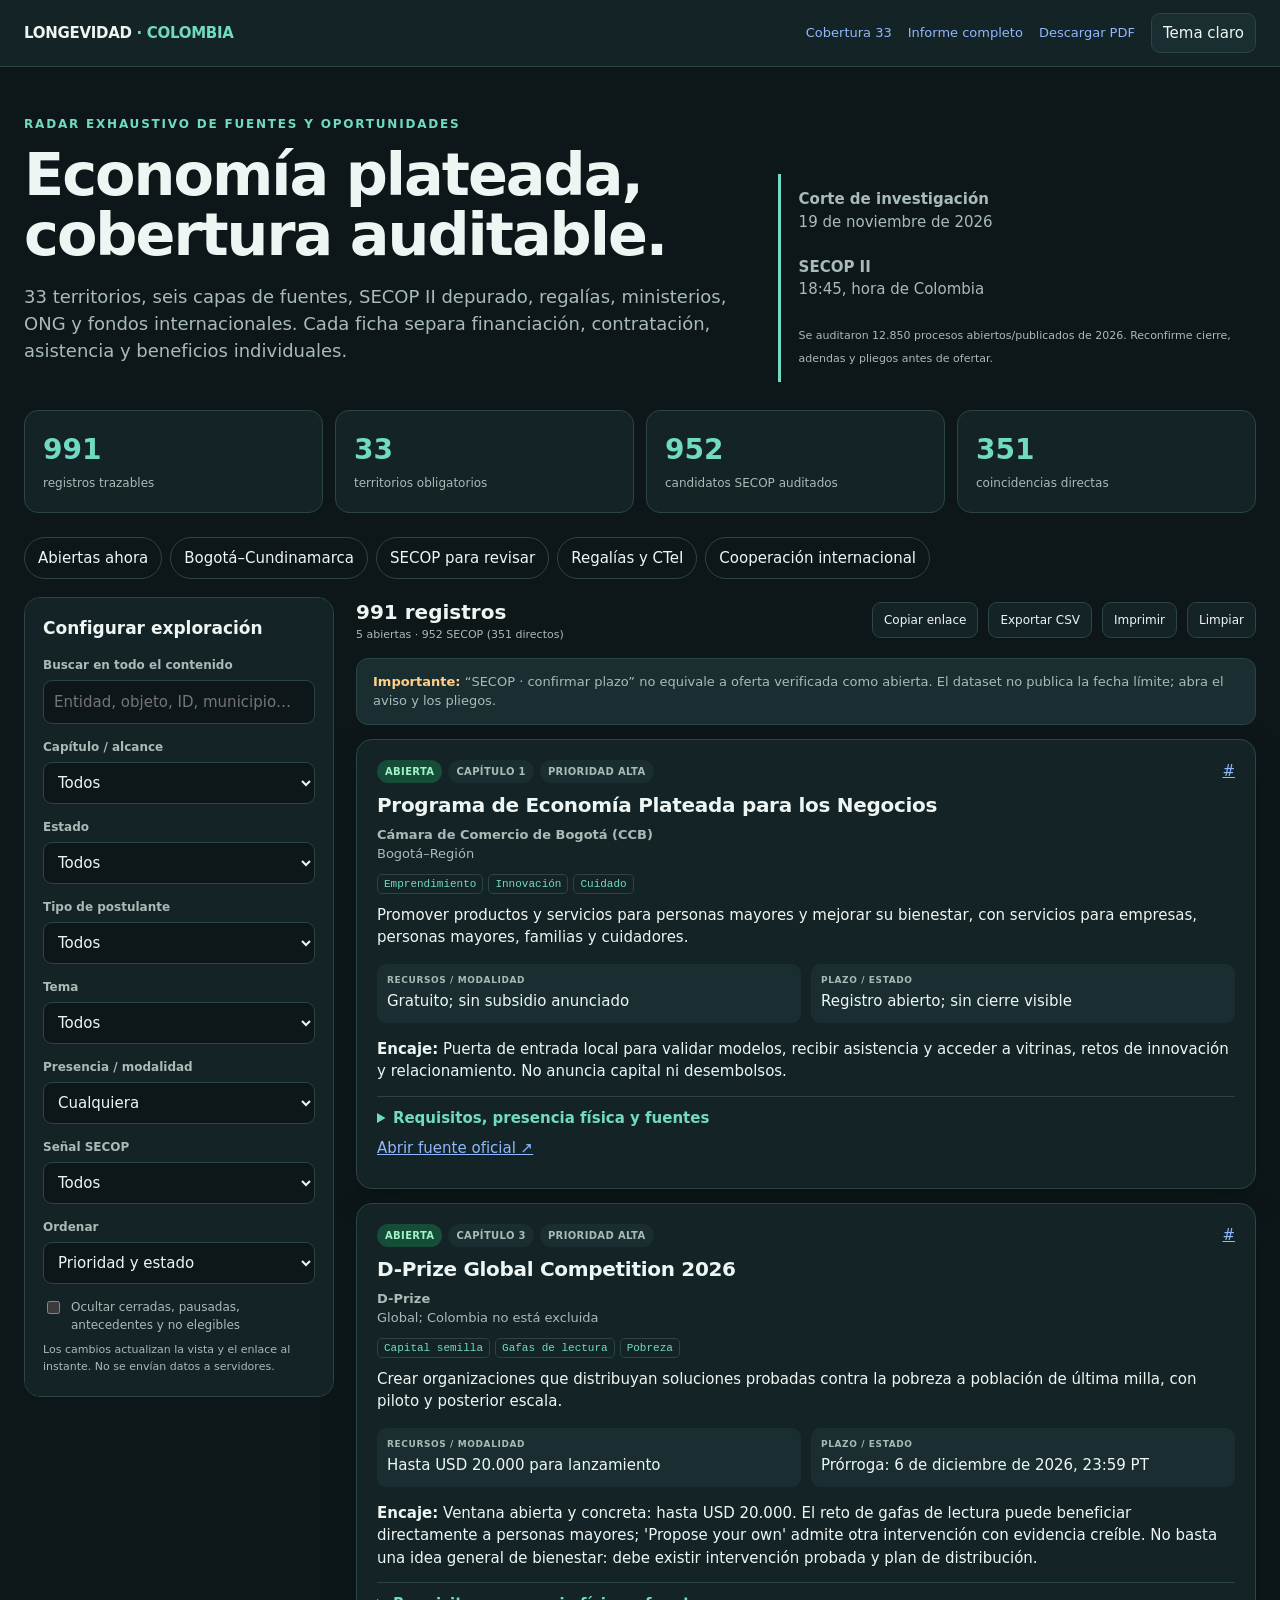
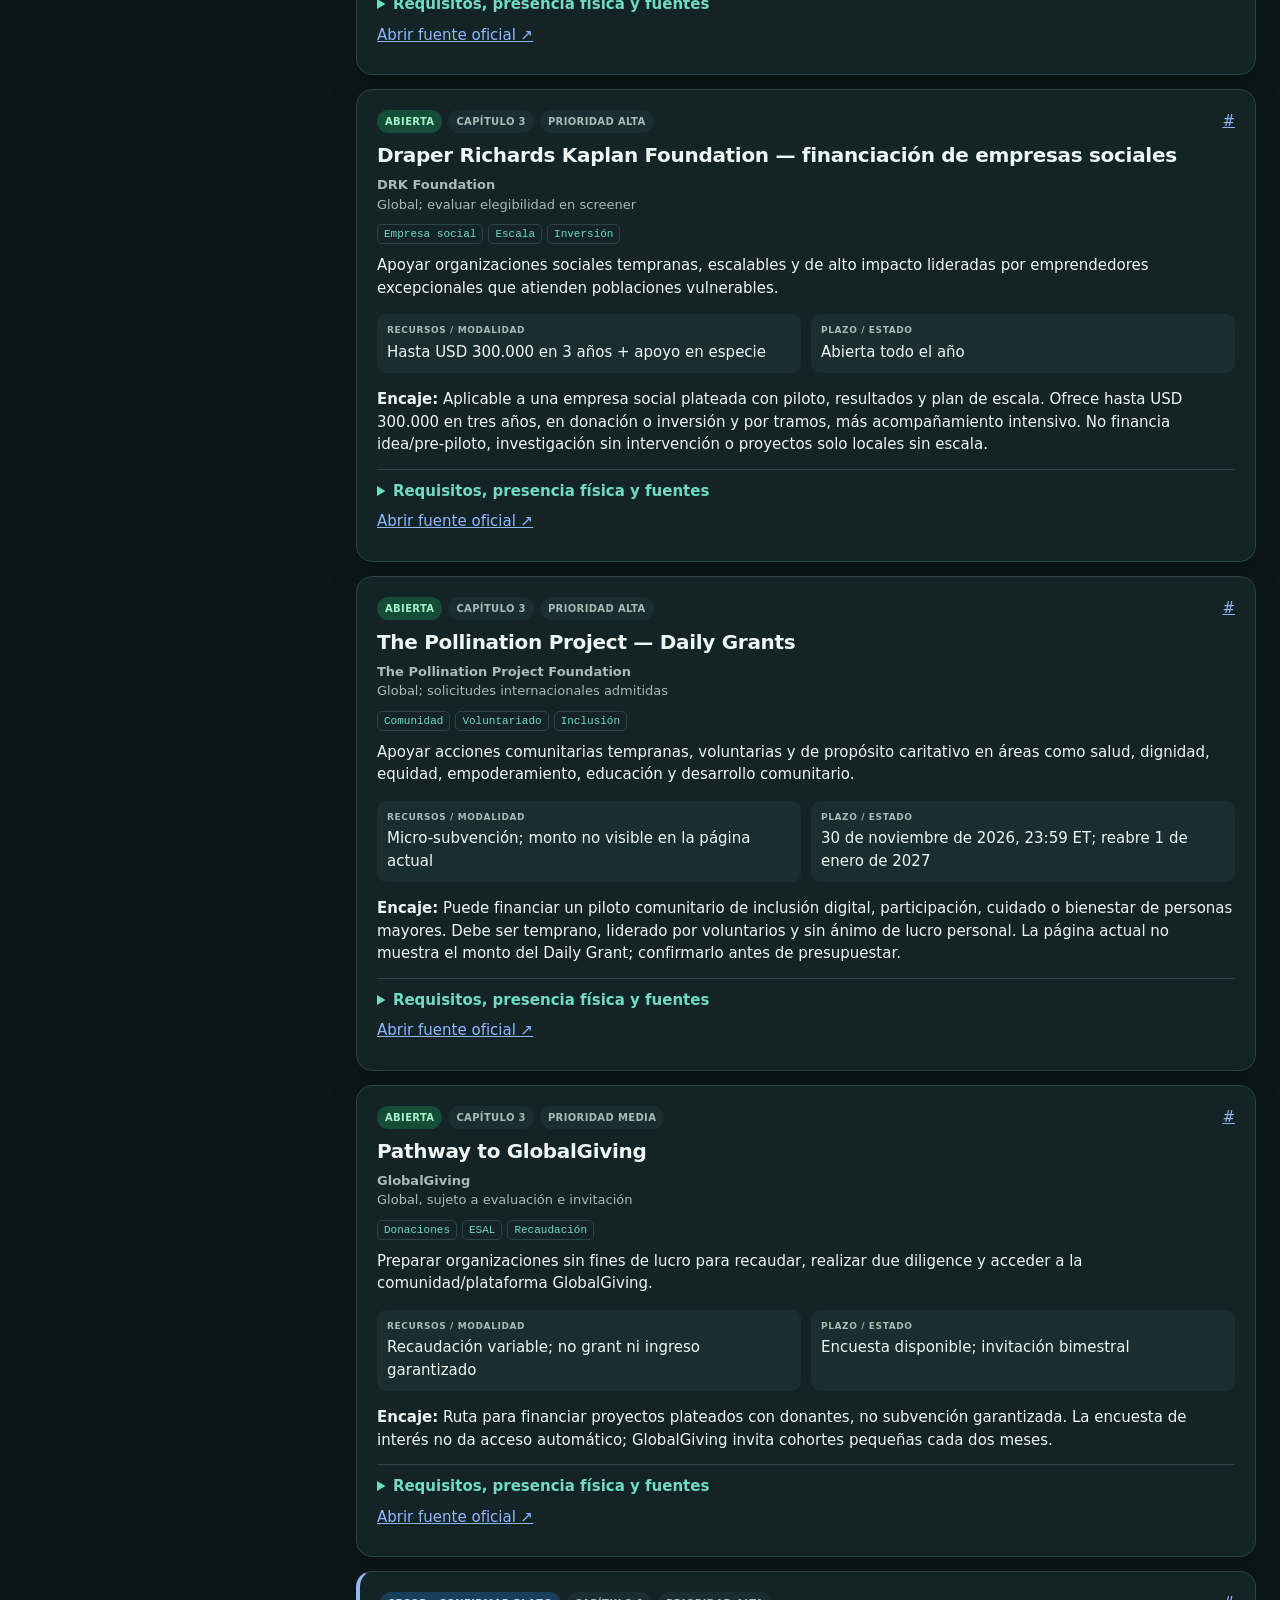
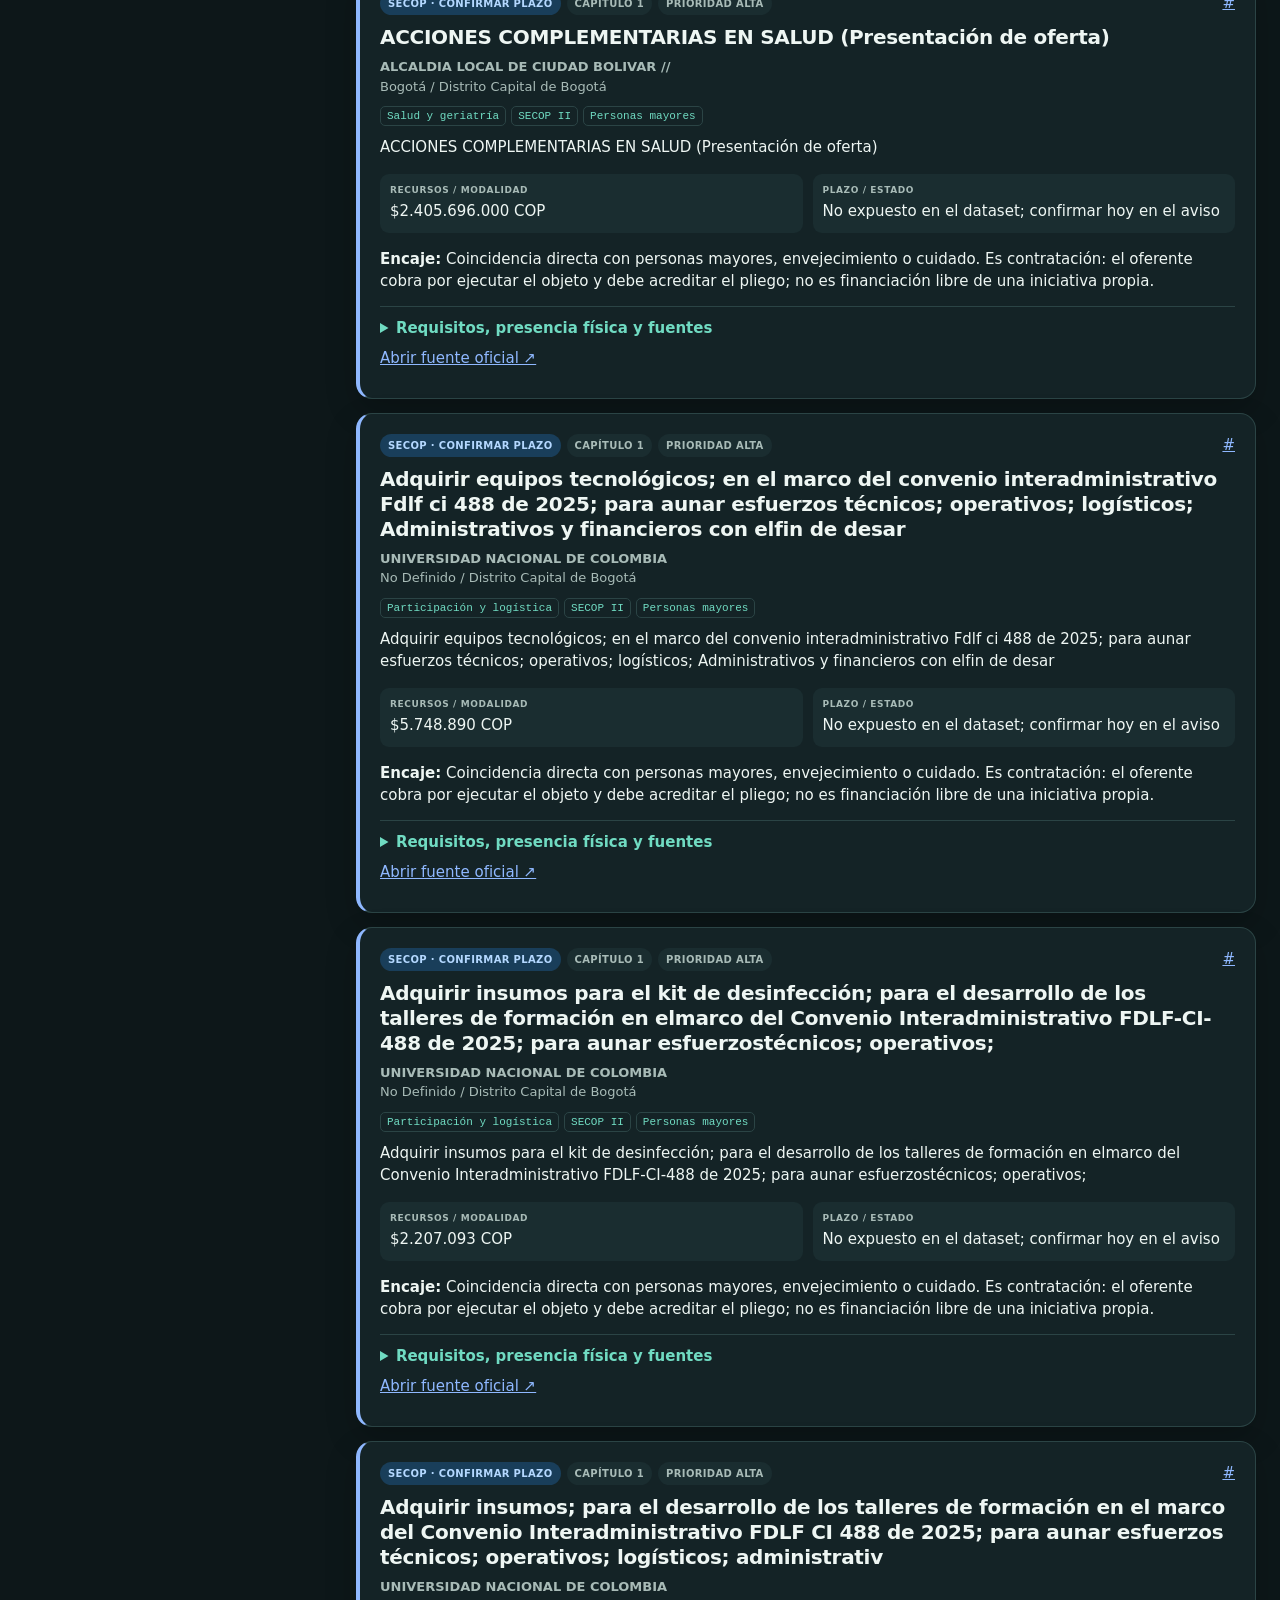
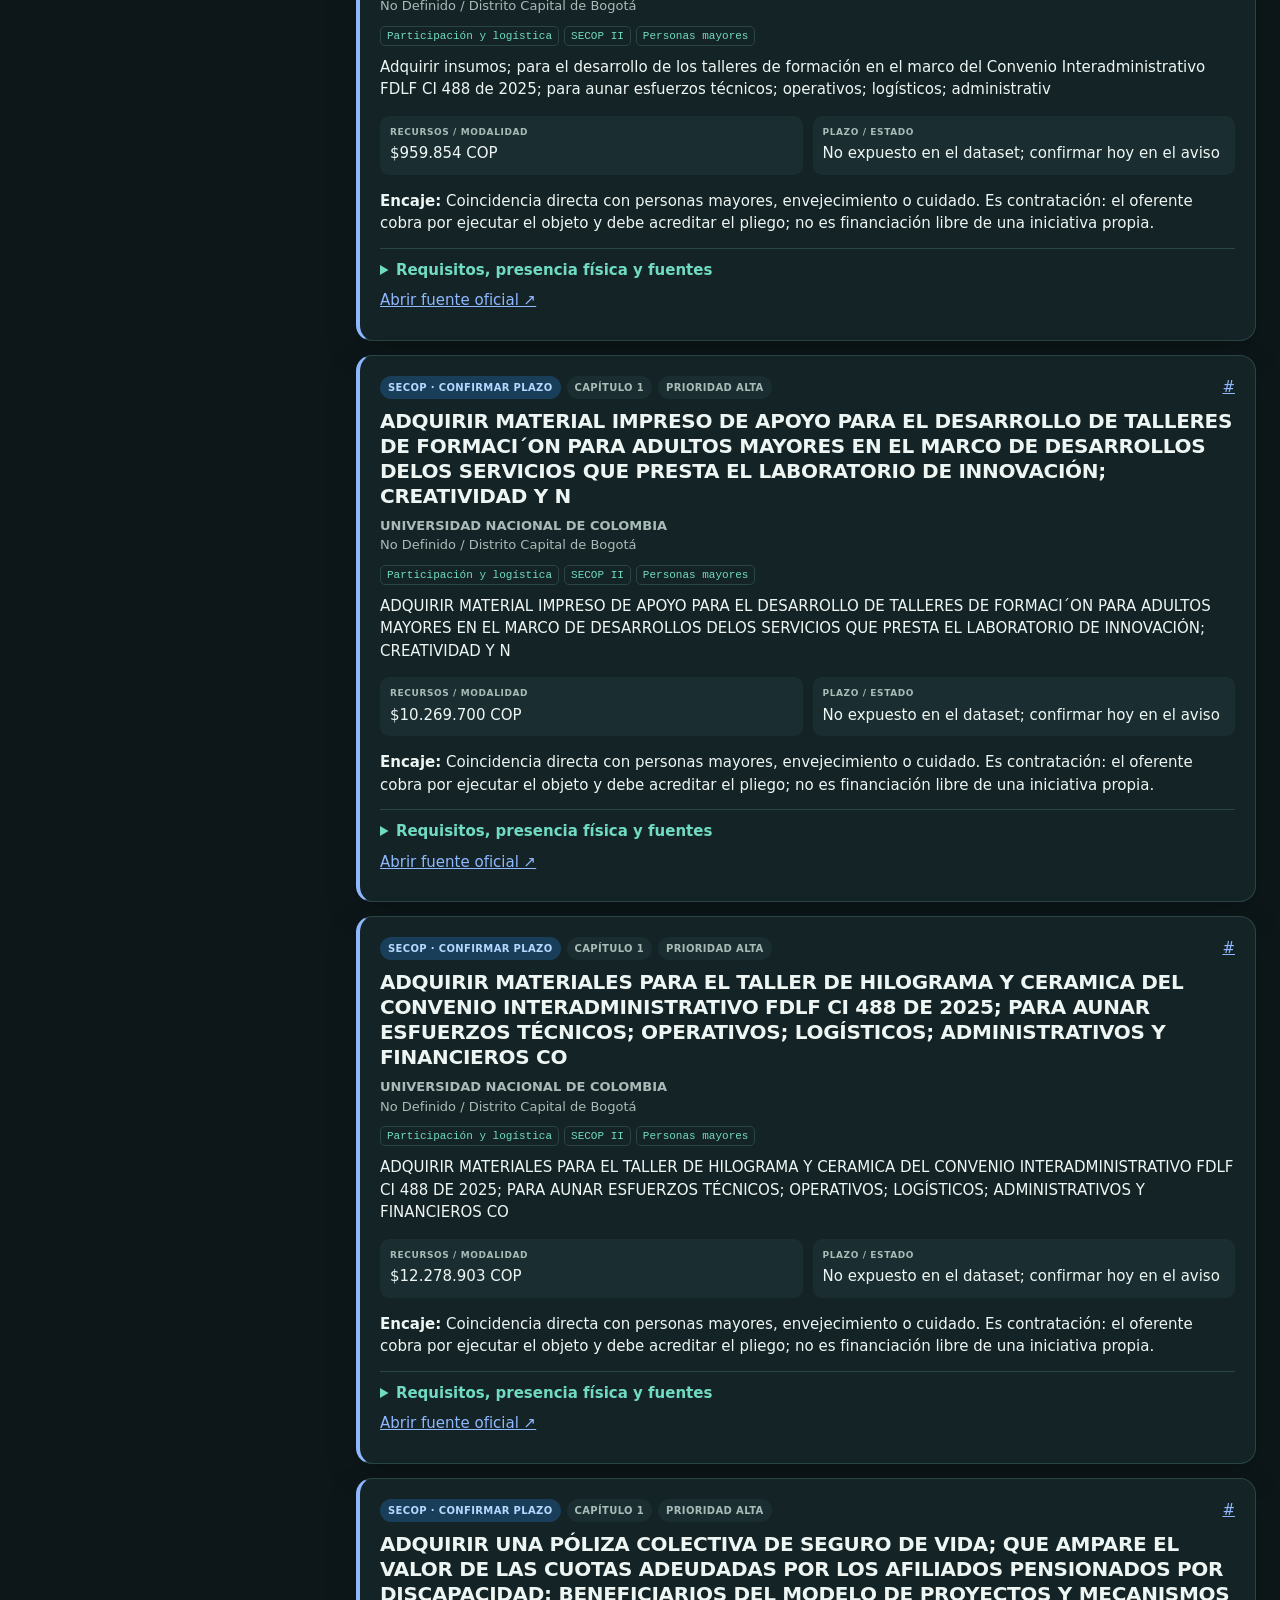
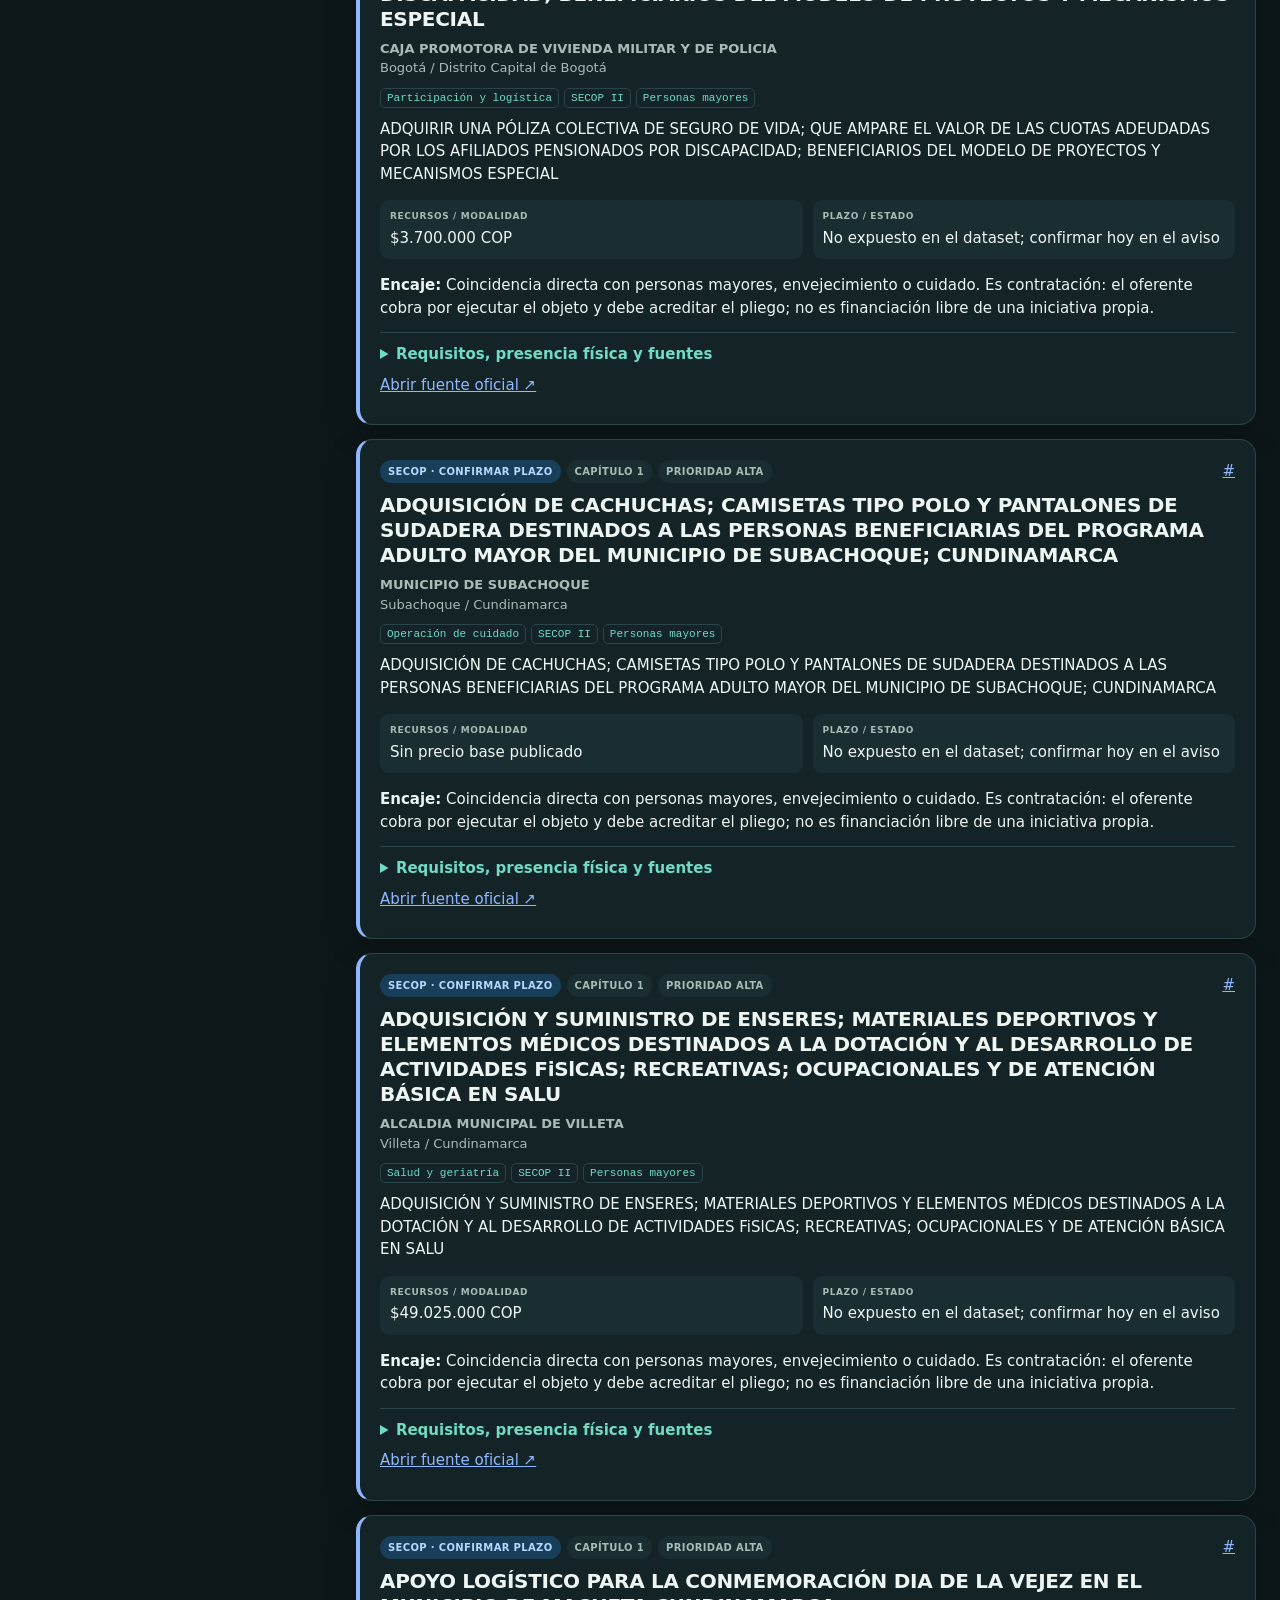
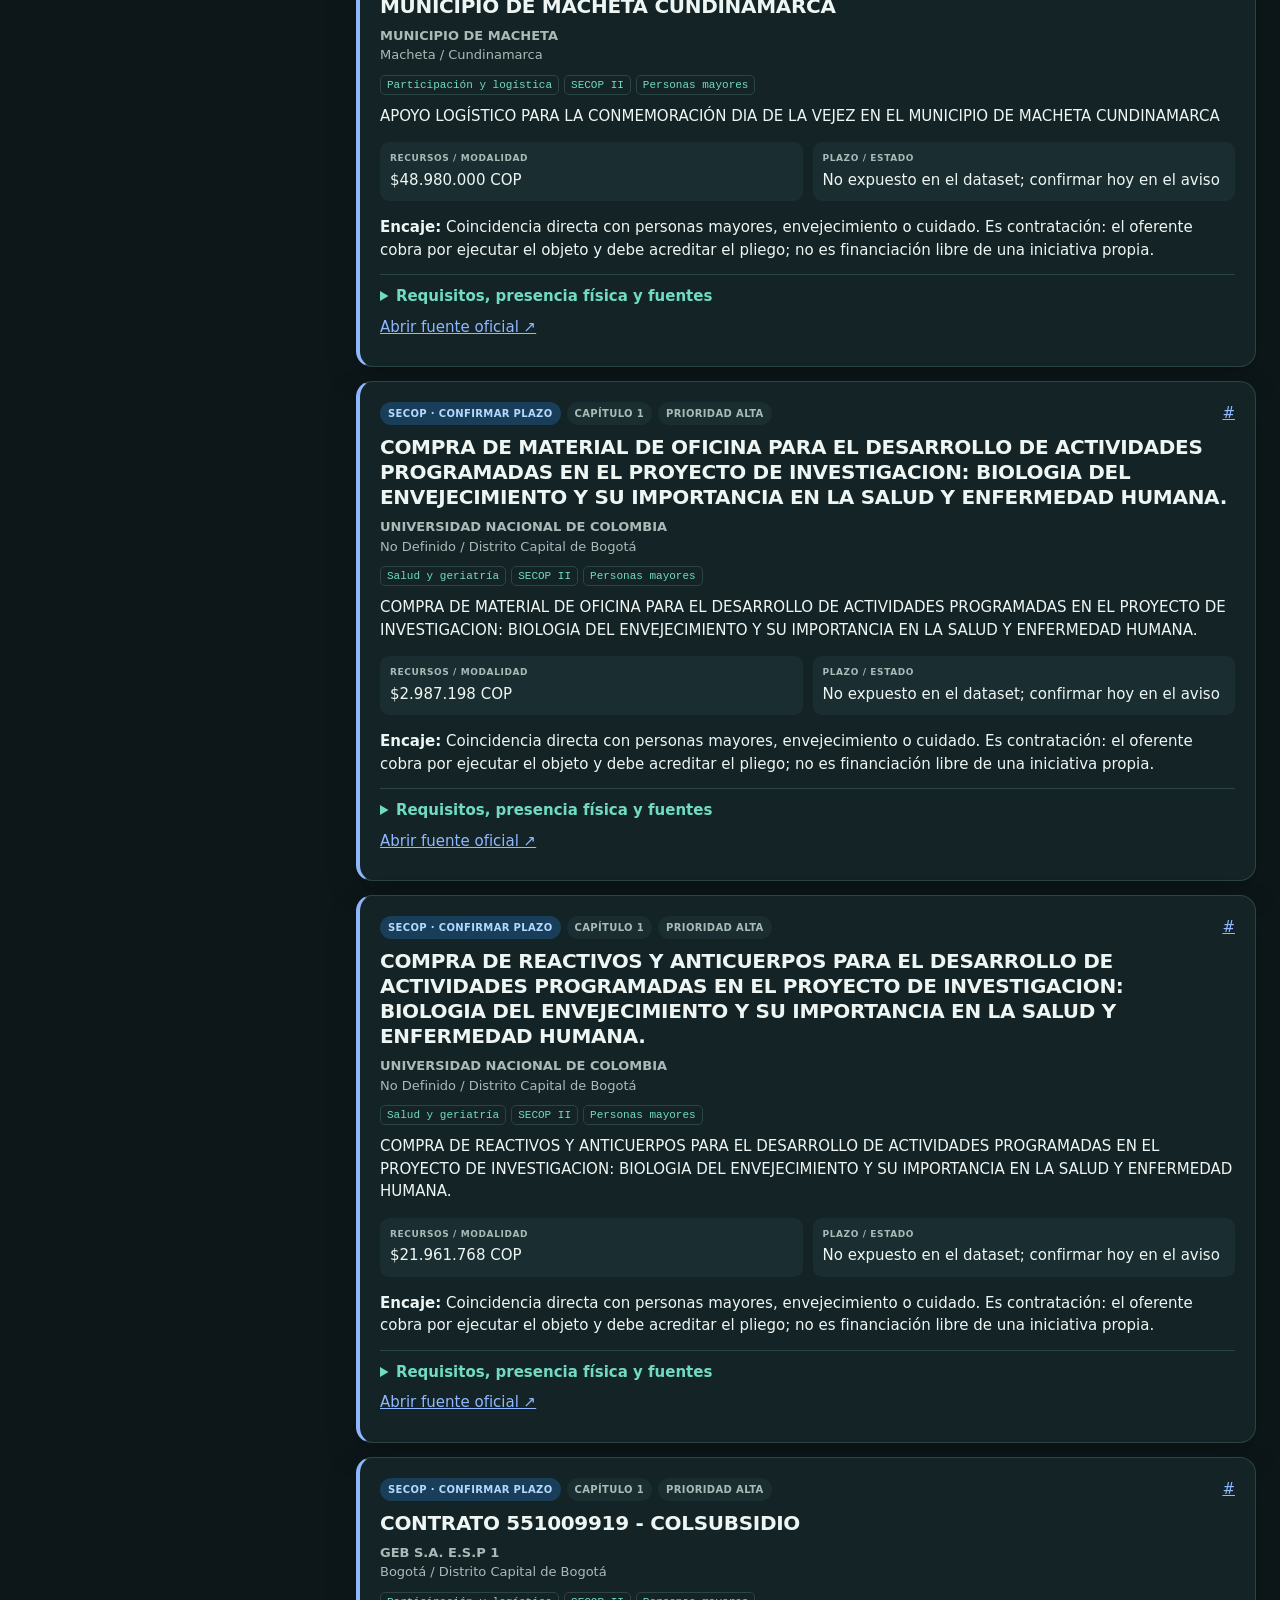
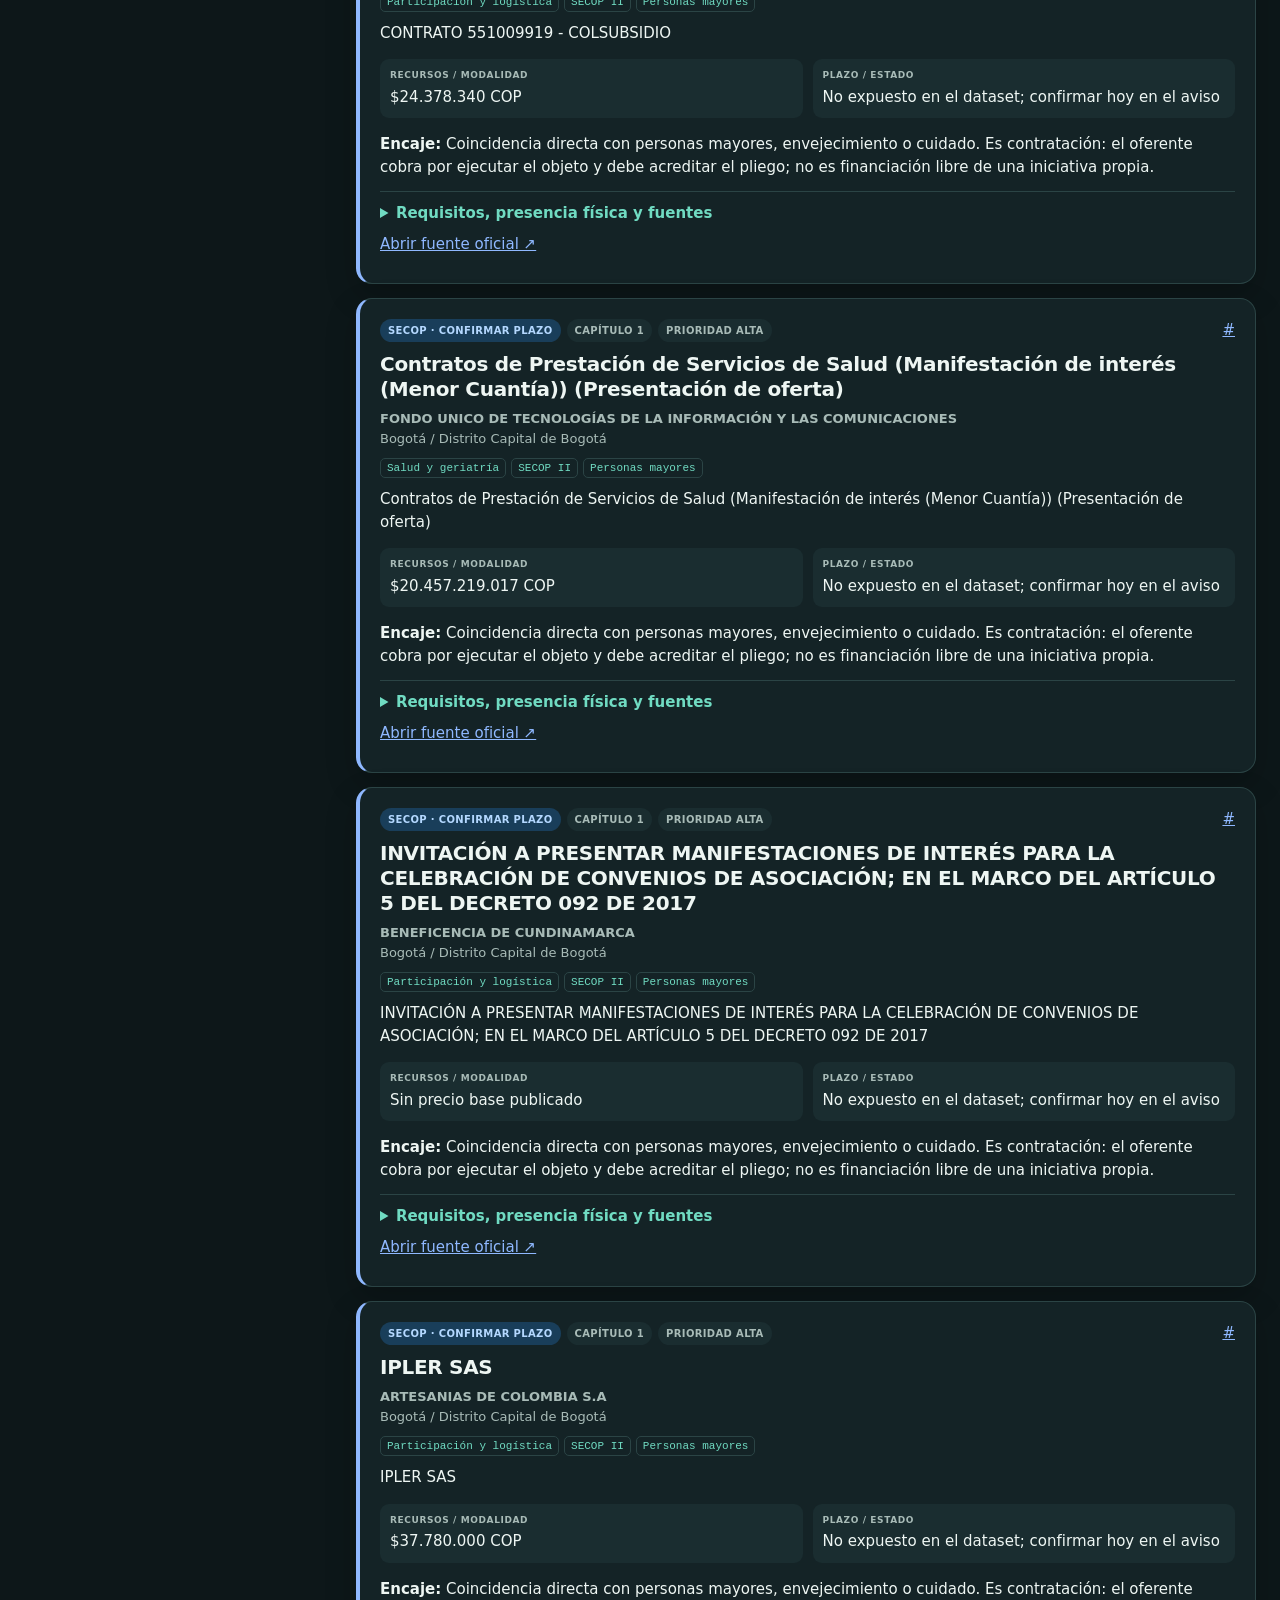
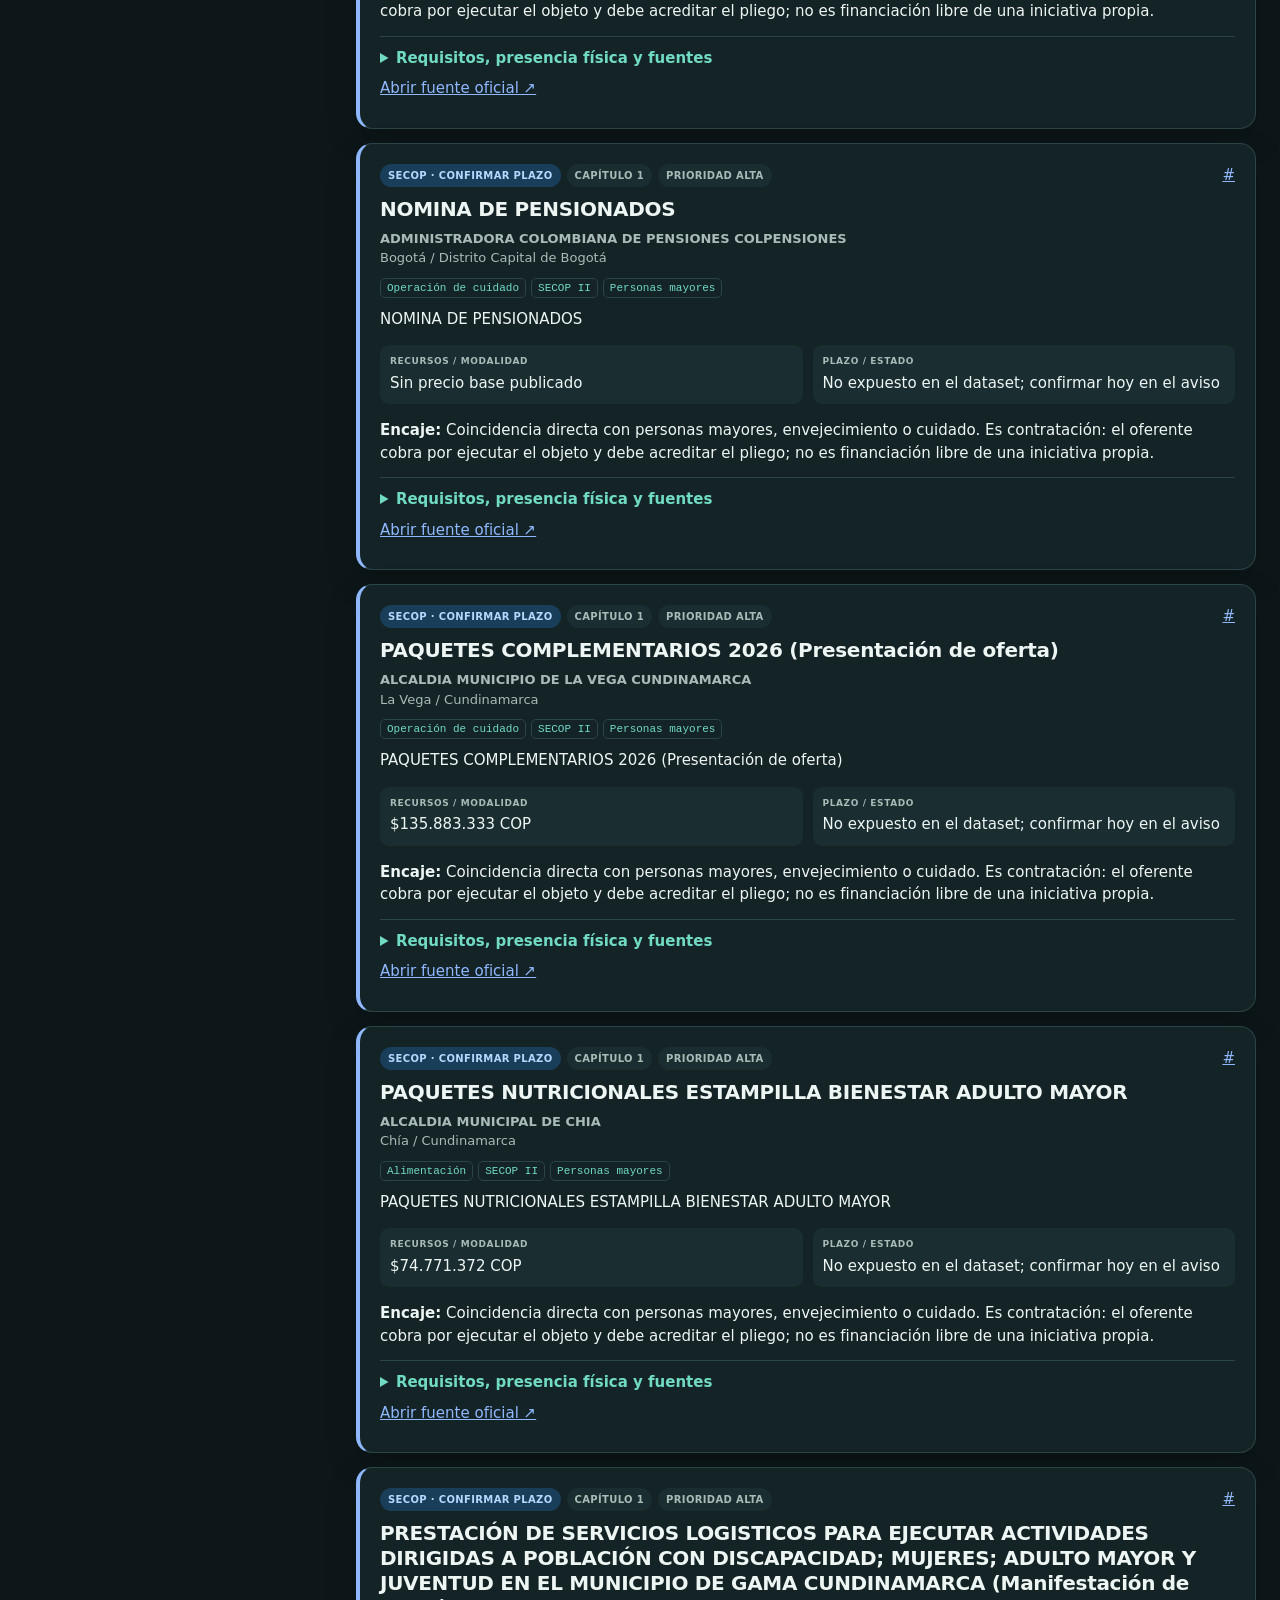
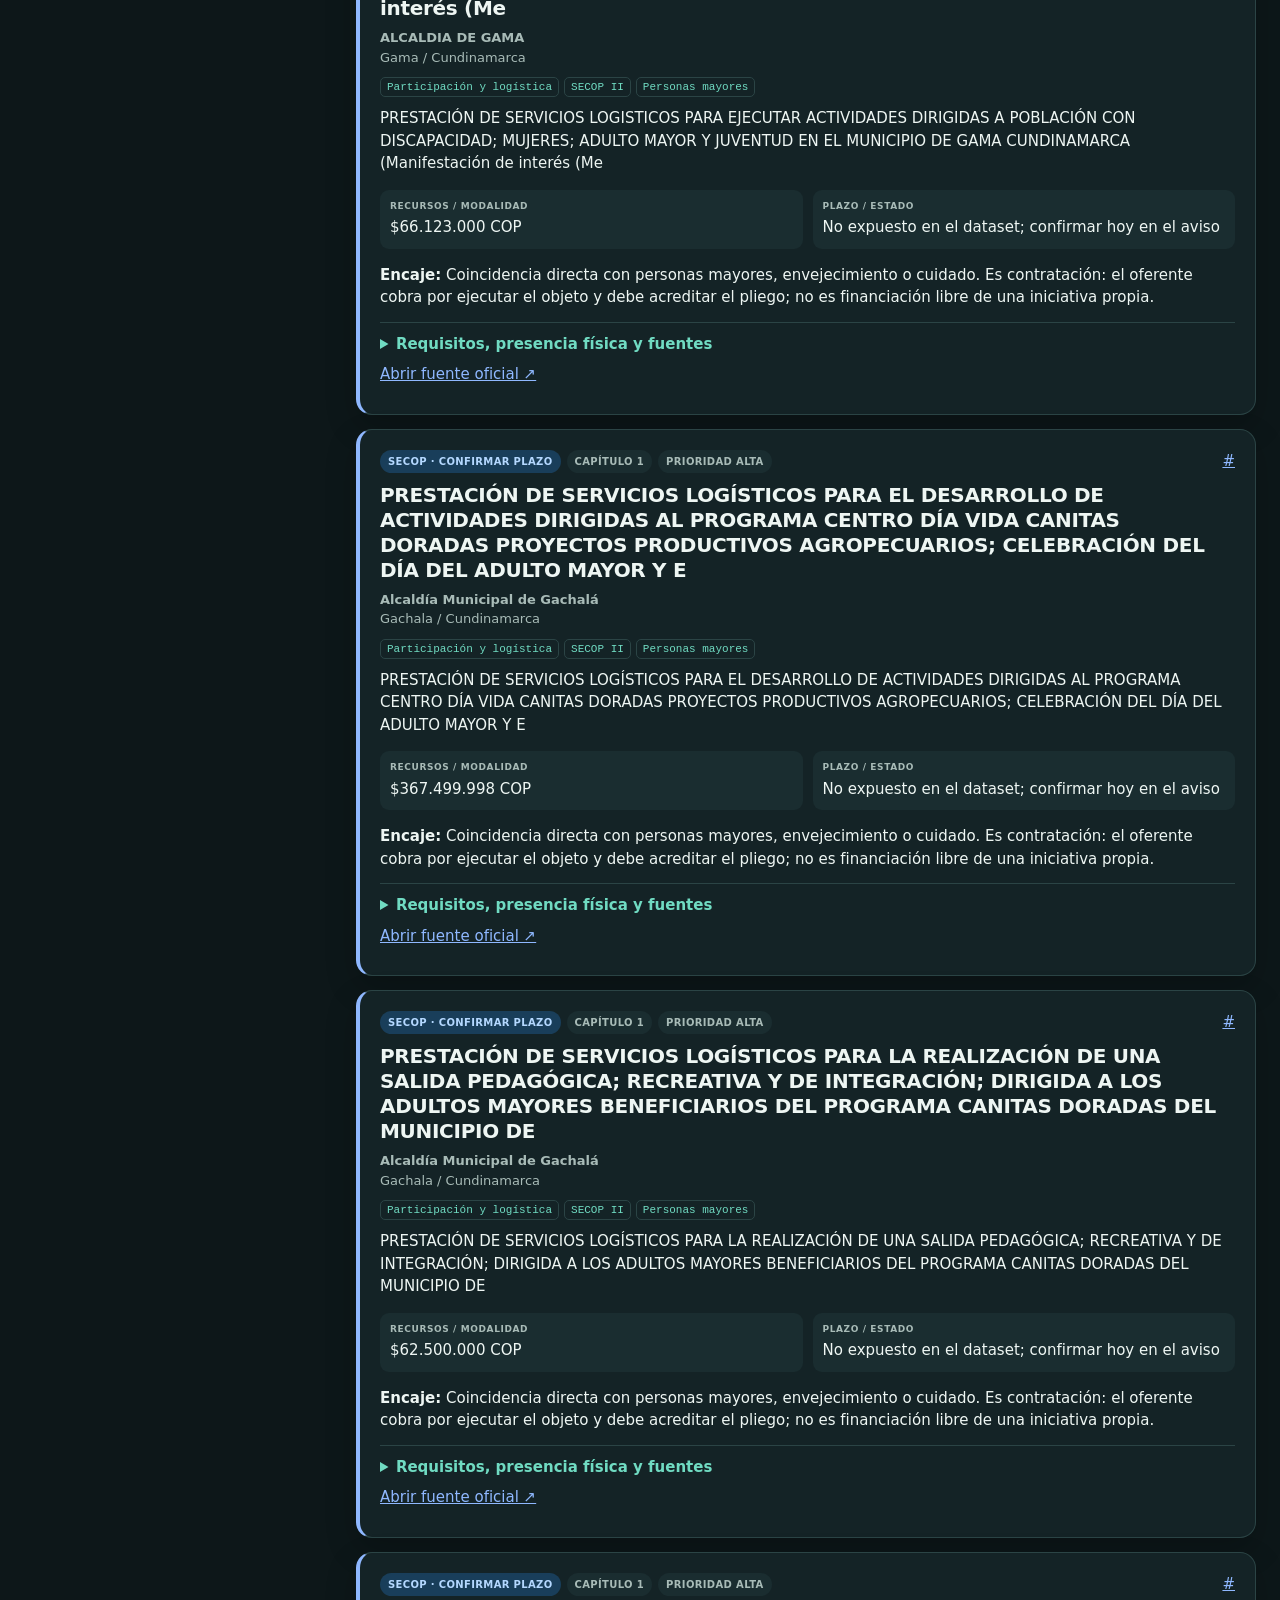
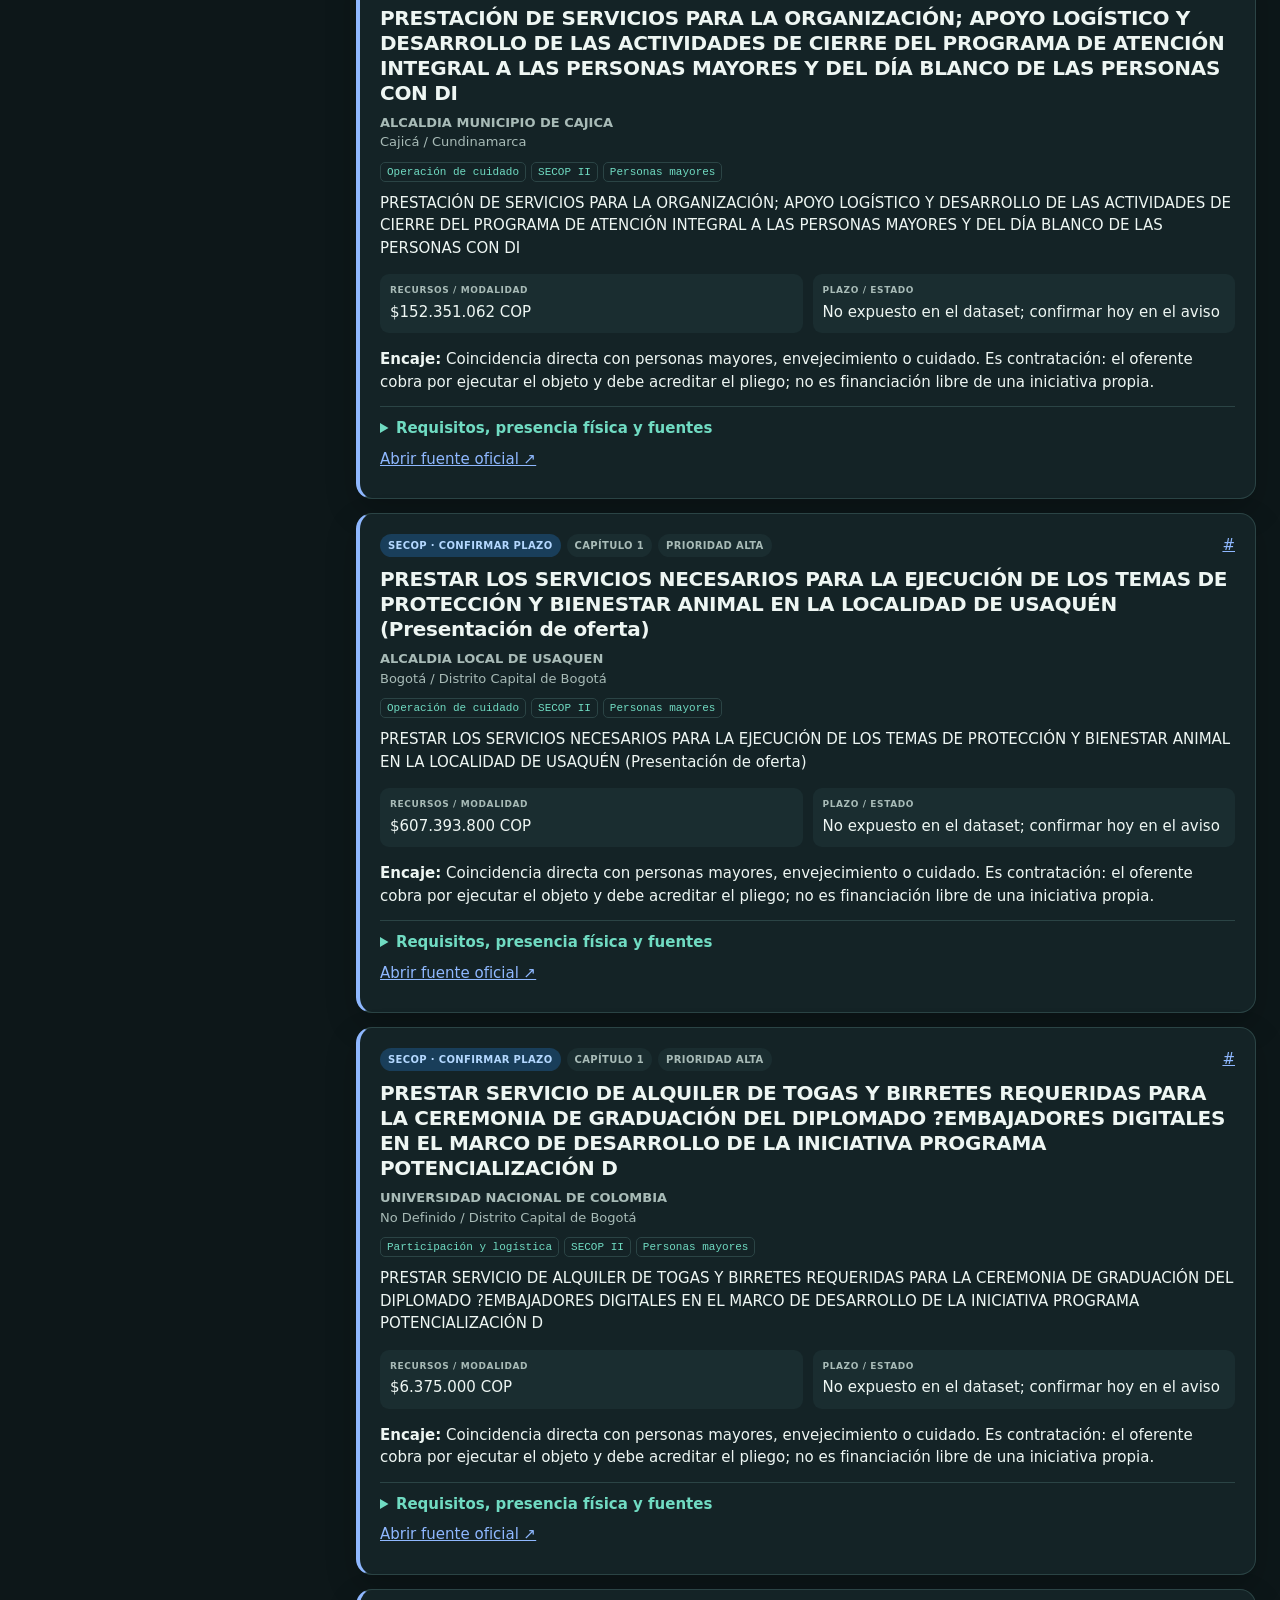
==== commit 31a3a0b3: "Ampliar a universo SECOP y cobertura territorial 33x6" ====
--- a/index.html
+++ b/index.html
@@ -4,6 +4,7 @@
 <meta charset="utf-8"><meta name="viewport" content="width=device-width,initial-scale=1">
 <title>Economía Plateada Colombia · Explorador de financiación</title>
 <meta name="description" content="Explorador verificable de iniciativas, SECOP II, regalías, ministerios y fondos para economía plateada en Colombia.">
+<link rel="icon" href="favicon.svg" type="image/svg+xml">
 <style>
 :root{color-scheme:dark;--bg:#0d1719;--panel:#142326;--panel2:#1a2d30;--text:#eef6f3;--muted:#a8bbb7;--line:#2b4445;--accent:#70dbc2;--accent2:#8fb8ff;--warn:#ffd08a;--danger:#ffaaa0;--shadow:0 12px 32px #0003}
 html[data-theme="light"]{color-scheme:light;--bg:#f3f7f5;--panel:#fff;--panel2:#eaf2ef;--text:#152725;--muted:#536b67;--line:#cfdfda;--accent:#006e5d;--accent2:#245ca6;--warn:#8a5100;--danger:#9b312a;--shadow:0 12px 32px #183b3020}
@@ -17,10 +18,10 @@
 </style>
 </head>
 <body>
-<header class="top"><div class="wrap topin"><div class="brand">LONGEVIDAD <span>· COLOMBIA</span></div><nav class="toplinks" aria-label="Documentos"><a href="documento.html">Informe completo</a><a href="Informe_Economia_Plateada_Colombia_19NOV2026.pdf" download>Descargar PDF</a><button class="iconbtn" id="theme" type="button">Tema claro</button></nav></div></header>
+<header class="top"><div class="wrap topin"><div class="brand">LONGEVIDAD <span>· COLOMBIA</span></div><nav class="toplinks" aria-label="Documentos"><a href="cobertura.html">Cobertura 33</a><a href="documento.html">Informe completo</a><a href="Informe_Economia_Plateada_Colombia_19NOV2026.pdf" download>Descargar PDF</a><button class="iconbtn" id="theme" type="button">Tema claro</button></nav></div></header>
 <main class="wrap">
-<section class="hero"><div><div class="eyebrow">Radar de financiación y desarrollo</div><h1>Economía plateada,<br>oportunidades concretas.</h1><p class="lead">Bogotá–Cundinamarca, todo Colombia, SECOP II, regalías, ministerios, ONG y fondos internacionales. Cada ficha separa financiación, contratación, asistencia y beneficios individuales.</p></div><div class="cut"><strong>Corte de investigación</strong><br>19 de noviembre de 2026<br><br><strong>SECOP II</strong><br>09:32, hora de Colombia<br><br><span class="footernote">Reconfirme bases, cierre, adendas y presupuesto en la fuente oficial antes de aplicar.</span></div></section>
-<section class="stats" aria-label="Totales"><div class="stat"><b>66</b><span>registros trazables</span></div><div class="stat"><b>39</b><span>iniciativas y fuentes</span></div><div class="stat"><b>27</b><span>candidatos SECOP por confirmar</span></div><div class="stat"><b>3</b><span>capítulos + plan de acción</span></div></section>
+<section class="hero"><div><div class="eyebrow">Radar exhaustivo de fuentes y oportunidades</div><h1>Economía plateada,<br>cobertura auditable.</h1><p class="lead">33 territorios, seis capas de fuentes, SECOP II depurado, regalías, ministerios, ONG y fondos internacionales. Cada ficha separa financiación, contratación, asistencia y beneficios individuales.</p></div><div class="cut"><strong>Corte de investigación</strong><br>19 de noviembre de 2026<br><br><strong>SECOP II</strong><br>18:45, hora de Colombia<br><br><span class="footernote">Se auditaron 12.850 procesos abiertos/publicados de 2026. Reconfirme cierre, adendas y pliegos antes de ofertar.</span></div></section>
+<section class="stats" aria-label="Totales"><div class="stat"><b id="statTotal">991</b><span>registros trazables</span></div><div class="stat"><b>33</b><span>territorios obligatorios</span></div><div class="stat"><b id="statSecop">952</b><span>candidatos SECOP auditados</span></div><div class="stat"><b id="statDirect">351</b><span>coincidencias directas</span></div></section>
 <div class="presets" aria-label="Vistas predefinidas"><button class="preset" data-preset="open">Abiertas ahora</button><button class="preset" data-preset="local">Bogotá–Cundinamarca</button><button class="preset" data-preset="secop">SECOP para revisar</button><button class="preset" data-preset="royalties">Regalías y CTeI</button><button class="preset" data-preset="international">Cooperación internacional</button></div>
 <div class="layout">
 <aside class="controls" aria-label="Filtros"><h2>Configurar exploración</h2>
@@ -30,20 +31,25 @@
 <div class="field"><label for="applicant">Tipo de postulante</label><select id="applicant" data-key="applicant"><option value="all">Todos</option><option value="business">Empresa / startup / proveedor</option><option value="nonprofit">ESAL / OSC / organización social</option><option value="public">Entidad pública / municipio</option><option value="person">Persona / grupo / comunidad</option><option value="research">Academia / investigación</option></select></div>
 <div class="field"><label for="topic">Tema</label><select id="topic" data-key="topic"><option value="all">Todos</option><option>Cuidado</option><option>Salud</option><option>Tecnología</option><option>Regalías</option><option>I+D+i</option><option>Capital semilla</option><option>Cultura</option><option>Participación</option><option>Inclusión financiera</option><option>Infraestructura</option><option>Emprendimiento</option></select></div>
 <div class="field"><label for="presence">Presencia / modalidad</label><select id="presence" data-key="presence"><option value="all">Cualquiera</option><option value="digital">Aplicación o actividad digital</option><option value="territorial">Ejecución territorial / piloto</option><option value="obligatory">Residencia, sede o presencia obligatoria</option></select></div>
+<div class="field"><label for="signal">Señal SECOP</label><select id="signal" data-key="signal"><option value="all">Todos</option><option value="direct">Coincidencia directa</option><option value="intersection">Intersección por validar</option></select></div>
 <div class="field"><label for="sort">Ordenar</label><select id="sort" data-key="sort"><option value="priority">Prioridad y estado</option><option value="budget">Presupuesto SECOP (mayor primero)</option><option value="name">Nombre A–Z</option><option value="chapter">Capítulo</option></select></div>
 <label class="check"><input type="checkbox" id="hideExcluded" data-key="hideExcluded"><span>Ocultar cerradas, pausadas, antecedentes y no elegibles</span></label><p class="hint">Los cambios actualizan la vista y el enlace al instante. No se envían datos a servidores.</p></aside>
-<section aria-live="polite" aria-label="Resultados"><div class="toolbar"><div class="resultcount"><span id="count">0</span> registros<small id="subcount">Vista actual</small></div><button class="action" id="share">Copiar enlace</button><button class="action" id="csv">Exportar CSV</button><button class="action" id="print">Imprimir</button><button class="action" id="reset">Limpiar</button></div><div class="notice" id="notice"><strong>Importante:</strong> “SECOP · confirmar plazo” no equivale a oferta verificada como abierta. El dataset no publica la fecha límite; abra el aviso y los pliegos.</div><div class="cards" id="cards"></div></section>
+<section aria-live="polite" aria-label="Resultados"><div class="toolbar"><div class="resultcount"><span id="count">0</span> registros<small id="subcount">Vista actual</small></div><button class="action" id="share">Copiar enlace</button><button class="action" id="csv">Exportar CSV</button><button class="action" id="print">Imprimir</button><button class="action" id="reset">Limpiar</button></div><div class="notice" id="notice"><strong>Importante:</strong> “SECOP · confirmar plazo” no equivale a oferta verificada como abierta. El dataset no publica la fecha límite; abra el aviso y los pliegos.</div><div class="cards" id="cards"></div><div style="text-align:center;margin-top:18px"><button class="action" id="more" type="button" hidden>Mostrar más resultados</button></div></section>
 </div>
 <section class="brief"><div class="eyebrow">Briefing de la vista</div><h2>Una selección lista para compartir</h2><p class="lead">El texto resume solo los filtros que cambiaron y las primeras oportunidades de la vista.</p><div class="briefout" id="briefout"></div><br><button class="action" id="copybrief">Copiar briefing</button></section>
 </main>
-<footer class="footer"><div class="wrap"><strong>Metodología y responsabilidad.</strong> Investigación informativa, no asesoría legal ni garantía de financiación. La revisión no es exhaustiva de todos los municipios. Consulte el <a href="documento.html#metodo">método, limitaciones y fuentes completas</a> y el <a href="oportunidades.csv">dataset resumen</a>.<br><br>Proyecto autocontenido, sin analítica, cookies de seguimiento ni dependencias externas. Fuente SECOP: Colombia Compra Eficiente, dataset p6dx-8zbt.</div></footer>
+<footer class="footer"><div class="wrap"><strong>Metodología y responsabilidad.</strong> Investigación informativa, no asesoría legal ni garantía de financiación. La cobertura territorial incluye 33 unidades y seis capas; consulte las brechas explícitas. <a href="documento.html#fuentes">Método, limitaciones y fuentes completas</a> · <a href="oportunidades.csv">dataset general</a> · <a href="secop_oportunidades.csv">universo SECOP</a> · <a href="cobertura_territorial.json">evidencia de cobertura</a>.<br><br>Proyecto autocontenido, sin analítica, cookies de seguimiento ni dependencias externas. Fuente SECOP: Colombia Compra Eficiente, dataset p6dx-8zbt.</div></footer>
 <script>
 const DATA={
   "corte": "19 de noviembre de 2026",
-  "corte_secop": "2026-11-19 09:32:12 (hora Colombia)",
-  "total": 66,
+  "corte_secop": "2026-11-19 18:45, hora Colombia",
+  "total": 991,
   "base": 39,
-  "secop": 27,
+  "secop": 952,
+  "secop_directos": 351,
+  "secop_interseccion": 601,
+  "cobertura_total": 33,
+  "cobertura_completa": false,
   "items": [
     {
       "id": "c1-ccb-programa",
@@ -1643,6 +1649,4965 @@
       "nota": ""
     },
     {
+      "id": "secop-11387386",
+      "cap": 1,
+      "nombre": "ADQUISICIÓN Y SUMINISTRO DE ENSERES; MATERIALES DEPORTIVOS Y ELEMENTOS MÉDICOS DESTINADOS A LA DOTACIÓN Y AL DESARROLLO DE ACTIVIDADES FiSlCAS; RECREATIVAS; OCUPACIONALES Y DE ATENCIÓN BÁSICA EN SALU",
+      "entidad": "ALCALDIA MUNICIPAL DE VILLETA",
+      "territorio": "Villeta / Cundinamarca",
+      "tipo": "Contratación pública SECOP II",
+      "estado": "secop",
+      "objetivo": "ADQUISICIÓN Y SUMINISTRO DE ENSERES; MATERIALES DEPORTIVOS Y ELEMENTOS MÉDICOS DESTINADOS A LA DOTACIÓN Y AL DESARROLLO DE ACTIVIDADES FiSlCAS; RECREATIVAS; OCUPACIONALES Y DE ATENCIÓN BÁSICA EN SALU",
+      "encaje": "Coincidencia directa con personas mayores, envejecimiento o cuidado. Es contratación: el oferente cobra por ejecutar el objeto y debe acreditar el pliego; no es financiación libre de una iniciativa propia.",
+      "postulantes": [
+        "Proveedores u operadores que cumplan el aviso, habilitación, experiencia y capacidad exigidos"
+      ],
+      "requisitos": [
+        "Cuenta de proveedor SECOP II y RUP cuando sea exigible",
+        "Revisar pliego, estudios previos, anexos y adendas",
+        "Acreditar experiencia, capacidad técnica/financiera, garantías y documentos específicos",
+        "Presentar oferta electrónica antes del cierre",
+        "Confirmar cierre y lugar de ejecución: el dataset no expone la fecha/hora límite"
+      ],
+      "presencia": "Oferta digital. La ejecución parece vinculada a Villeta / Cundinamarca, pero el lugar exacto, visitas y obligaciones presenciales deben confirmarse en el expediente.",
+      "canal": "SECOP II · Presentación de oferta · Mínima cuantía · actualización 2026-11-17",
+      "fuentes": [
+        {
+          "titulo": "Aviso SECOP MUNVILLETAMC-052-2026",
+          "url": "https://community.secop.gov.co/Public/Tendering/OpportunityDetail/Index?noticeUID=CO1.NTC.11241229"
+        },
+        {
+          "titulo": "Dataset oficial p6dx-8zbt",
+          "url": "https://www.datos.gov.co/Gastos-Gubernamentales/SECOP-II-Procesos-de-Contrataci-n/p6dx-8zbt/about_data"
+        }
+      ],
+      "monto": "$49.025.000 COP",
+      "cierre": "No expuesto en el dataset; confirmar hoy en el aviso",
+      "prioridad": "Alta",
+      "temas": [
+        "Salud y geriatría",
+        "SECOP II",
+        "Personas mayores"
+      ],
+      "accion": "Abrir el aviso, descargar documentos y verificar cierre antes de asignar equipo o preparar oferta.",
+      "nota": "Candidato directo; términos: adultos mayores, centro día. La ficha SECOP puede solicitar captcha.",
+      "secop": true,
+      "id_proceso": "CO1.REQ.11387386",
+      "referencia": "MUNVILLETAMC-052-2026",
+      "precio_num": 49025000,
+      "actualizacion": "2026-11-17T21:35:16.755",
+      "fase": "Presentación de oferta",
+      "modalidad": "Mínima cuantía",
+      "departamento": "Cundinamarca",
+      "ciudad": "Villeta",
+      "descripcion": "ADQUISICIÓN Y SUMINISTRO DE ENSERES, MATERIALES DEPORTIVOS Y ELEMENTOS MÉDICOS DESTINADOS A LA DOTACIÓN Y AL DESARROLLO DE ACTIVIDADES FiSlCAS, RECREATIVAS, OCUPACIONALES Y DE ATENCIÓN BÁSICA EN SALUD PARA LOS ADULTOS MAYORES BENEFICIARIOS DEL CENTRO DÍA Y HOGAR GERIÁTRICO   SAN MIGUEL  , CON EL FIN DE FORTALECER LA ATENCION INTEGRAL Y CONTRIBUIR AL MEJORAMIENTO DE SU CALIDAD DE VIDA, EN EL MUNICIPIO DE VILLETA - CUNDINAMARCA",
+      "match_directo": true,
+      "match_terminos": [
+        "adultos mayores",
+        "centro día"
+      ]
+    },
+    {
+      "id": "secop-11386662",
+      "cap": 2,
+      "nombre": "ENFERMERIA DOMICILIARIA DE SALUD BOLÍVAR",
+      "entidad": "REGIONAL DE ASEGURAMIENTO EN SALUD N° 8",
+      "territorio": "Soledad / Atlántico",
+      "tipo": "Contratación pública SECOP II",
+      "estado": "secop",
+      "objetivo": "ENFERMERIA DOMICILIARIA DE SALUD BOLÍVAR",
+      "encaje": "Candidato por intersección temática (cuidado/discapacidad/60 años); la relación con personas mayores debe confirmarse en el expediente. Es contratación: el oferente cobra por ejecutar el objeto y debe acreditar el pliego; no es financiación libre de una iniciativa propia.",
+      "postulantes": [
+        "Proveedores u operadores que cumplan el aviso, habilitación, experiencia y capacidad exigidos"
+      ],
+      "requisitos": [
+        "Cuenta de proveedor SECOP II y RUP cuando sea exigible",
+        "Revisar pliego, estudios previos, anexos y adendas",
+        "Acreditar experiencia, capacidad técnica/financiera, garantías y documentos específicos",
+        "Presentar oferta electrónica antes del cierre",
+        "Confirmar cierre y lugar de ejecución: el dataset no expone la fecha/hora límite"
+      ],
+      "presencia": "Oferta digital. La ejecución parece vinculada a Soledad / Atlántico, pero el lugar exacto, visitas y obligaciones presenciales deben confirmarse en el expediente.",
+      "canal": "SECOP II · Presentación de oferta · Mínima cuantía · actualización 2026-11-17",
+      "fuentes": [
+        {
+          "titulo": "Aviso SECOP PN RASES8 MIC 087 2026",
+          "url": "https://community.secop.gov.co/Public/Tendering/OpportunityDetail/Index?noticeUID=CO1.NTC.11240498"
+        },
+        {
+          "titulo": "Dataset oficial p6dx-8zbt",
+          "url": "https://www.datos.gov.co/Gastos-Gubernamentales/SECOP-II-Procesos-de-Contrataci-n/p6dx-8zbt/about_data"
+        }
+      ],
+      "monto": "$175.000.000 COP",
+      "cierre": "No expuesto en el dataset; confirmar hoy en el aviso",
+      "prioridad": "Baja",
+      "temas": [
+        "Salud y geriatría",
+        "SECOP II",
+        "Intersección por validar"
+      ],
+      "accion": "Abrir el aviso, descargar documentos y verificar cierre antes de asignar equipo o preparar oferta.",
+      "nota": "Candidato de intersección; términos: cuidado. La ficha SECOP puede solicitar captcha.",
+      "secop": true,
+      "id_proceso": "CO1.REQ.11386662",
+      "referencia": "PN RASES8 MIC 087 2026",
+      "precio_num": 175000000,
+      "actualizacion": "2026-11-17T20:33:13.564",
+      "fase": "Presentación de oferta",
+      "modalidad": "Mínima cuantía",
+      "departamento": "Atlántico",
+      "ciudad": "Soledad",
+      "descripcion": "PRESTACIÓN DE SERVICIOS DE SALUD PARA LA ATENCION U HOSPITALIZACION BAJO LA MODALIDAD EXTRAMURAL DOMICILIARIA, CUIDADOS DE ENFERMERIA, ADMINISTRACION DE MEDICAMENTOS, DISPOSITIVOS, INSUMOS, ELEMENTOS Y DEMÁS TECNOLOGIAS EN SALUD DIRIGIDOS A LOS USUARIOS Y BENEFICIARIOS DEL SUBSISTEMA DE SALUD DE LA POLICÍA NACIONAL ADSCRITOS A LA REGIONAL DE ASEGURAMIENTO EN SALUD N°8 UNIDAD PRESTADORA DE SALUD BOLÍVAR",
+      "match_directo": false,
+      "match_terminos": [
+        "cuidado"
+      ]
+    },
+    {
+      "id": "secop-11384146",
+      "cap": 1,
+      "nombre": "APOYO LOGÍSTICO PARA LA CONMEMORACIÓN DIA DE LA VEJEZ EN EL MUNICIPIO DE MACHETA  CUNDINAMARCA",
+      "entidad": "MUNICIPIO DE MACHETA",
+      "territorio": "Macheta / Cundinamarca",
+      "tipo": "Contratación pública SECOP II",
+      "estado": "secop",
+      "objetivo": "APOYO LOGÍSTICO PARA LA CONMEMORACIÓN DIA DE LA VEJEZ EN EL MUNICIPIO DE MACHETA  CUNDINAMARCA",
+      "encaje": "Coincidencia directa con personas mayores, envejecimiento o cuidado. Es contratación: el oferente cobra por ejecutar el objeto y debe acreditar el pliego; no es financiación libre de una iniciativa propia.",
+      "postulantes": [
+        "Proveedores u operadores que cumplan el aviso, habilitación, experiencia y capacidad exigidos"
+      ],
+      "requisitos": [
+        "Cuenta de proveedor SECOP II y RUP cuando sea exigible",
+        "Revisar pliego, estudios previos, anexos y adendas",
+        "Acreditar experiencia, capacidad técnica/financiera, garantías y documentos específicos",
+        "Presentar oferta electrónica antes del cierre",
+        "Confirmar cierre y lugar de ejecución: el dataset no expone la fecha/hora límite"
+      ],
+      "presencia": "Oferta digital. La ejecución parece vinculada a Macheta / Cundinamarca, pero el lugar exacto, visitas y obligaciones presenciales deben confirmarse en el expediente.",
+      "canal": "SECOP II · Presentación de oferta · Mínima cuantía · actualización 2026-11-17",
+      "fuentes": [
+        {
+          "titulo": "Aviso SECOP MC-047-2026",
+          "url": "https://community.secop.gov.co/Public/Tendering/OpportunityDetail/Index?noticeUID=CO1.NTC.11240627"
+        },
+        {
+          "titulo": "Dataset oficial p6dx-8zbt",
+          "url": "https://www.datos.gov.co/Gastos-Gubernamentales/SECOP-II-Procesos-de-Contrataci-n/p6dx-8zbt/about_data"
+        }
+      ],
+      "monto": "$48.980.000 COP",
+      "cierre": "No expuesto en el dataset; confirmar hoy en el aviso",
+      "prioridad": "Alta",
+      "temas": [
+        "Participación y logística",
+        "SECOP II",
+        "Personas mayores"
+      ],
+      "accion": "Abrir el aviso, descargar documentos y verificar cierre antes de asignar equipo o preparar oferta.",
+      "nota": "Candidato directo; términos: vejez. La ficha SECOP puede solicitar captcha.",
+      "secop": true,
+      "id_proceso": "CO1.REQ.11384146",
+      "referencia": "MC-047-2026",
+      "precio_num": 48980000,
+      "actualizacion": "2026-11-17T19:39:50.388",
+      "fase": "Presentación de oferta",
+      "modalidad": "Mínima cuantía",
+      "departamento": "Cundinamarca",
+      "ciudad": "Macheta",
+      "descripcion": "APOYO LOGÍSTICO PARA LA CONMEMORACIÓN DIA DE LA VEJEZ EN EL MUNICIPIO DE MACHETA \nCUNDINAMARCA",
+      "match_directo": true,
+      "match_terminos": [
+        "vejez"
+      ]
+    },
+    {
+      "id": "secop-11386435",
+      "cap": 1,
+      "nombre": "PRESTACIÓN DE SERVICIOS PARA LA ORGANIZACIÓN; APOYO LOGÍSTICO Y DESARROLLO DE LAS ACTIVIDADES DE CIERRE DEL PROGRAMA DE ATENCIÓN INTEGRAL A LAS PERSONAS MAYORES Y DEL DÍA BLANCO DE LAS PERSONAS CON DI",
+      "entidad": "ALCALDIA MUNICIPIO DE CAJICA",
+      "territorio": "Cajicá / Cundinamarca",
+      "tipo": "Contratación pública SECOP II",
+      "estado": "secop",
+      "objetivo": "PRESTACIÓN DE SERVICIOS PARA LA ORGANIZACIÓN; APOYO LOGÍSTICO Y DESARROLLO DE LAS ACTIVIDADES DE CIERRE DEL PROGRAMA DE ATENCIÓN INTEGRAL A LAS PERSONAS MAYORES Y DEL DÍA BLANCO DE LAS PERSONAS CON DI",
+      "encaje": "Coincidencia directa con personas mayores, envejecimiento o cuidado. Es contratación: el oferente cobra por ejecutar el objeto y debe acreditar el pliego; no es financiación libre de una iniciativa propia.",
+      "postulantes": [
+        "Proveedores u operadores que cumplan el aviso, habilitación, experiencia y capacidad exigidos"
+      ],
+      "requisitos": [
+        "Cuenta de proveedor SECOP II y RUP cuando sea exigible",
+        "Revisar pliego, estudios previos, anexos y adendas",
+        "Acreditar experiencia, capacidad técnica/financiera, garantías y documentos específicos",
+        "Presentar oferta electrónica antes del cierre",
+        "Confirmar cierre y lugar de ejecución: el dataset no expone la fecha/hora límite"
+      ],
+      "presencia": "Oferta digital. La ejecución parece vinculada a Cajicá / Cundinamarca, pero el lugar exacto, visitas y obligaciones presenciales deben confirmarse en el expediente.",
+      "canal": "SECOP II · Manifestación de interés (Menor Cuantía) · Selección Abreviada de Menor Cuantía · actualización 2026-11-17",
+      "fuentes": [
+        {
+          "titulo": "Aviso SECOP SAMC-048-2026 (Manifestación de interés (Menor Cuantía))",
+          "url": "https://community.secop.gov.co/Public/Tendering/OpportunityDetail/Index?noticeUID=CO1.NTC.11240511"
+        },
+        {
+          "titulo": "Dataset oficial p6dx-8zbt",
+          "url": "https://www.datos.gov.co/Gastos-Gubernamentales/SECOP-II-Procesos-de-Contrataci-n/p6dx-8zbt/about_data"
+        }
+      ],
+      "monto": "$152.351.062 COP",
+      "cierre": "No expuesto en el dataset; confirmar hoy en el aviso",
+      "prioridad": "Alta",
+      "temas": [
+        "Operación de cuidado",
+        "SECOP II",
+        "Personas mayores"
+      ],
+      "accion": "Abrir el aviso, descargar documentos y verificar cierre antes de asignar equipo o preparar oferta.",
+      "nota": "Candidato directo; términos: personas mayores, discapacidad. La ficha SECOP puede solicitar captcha.",
+      "secop": true,
+      "id_proceso": "CO1.REQ.11386435",
+      "referencia": "SAMC-048-2026 (Manifestación de interés (Menor Cuantía))",
+      "precio_num": 152351062,
+      "actualizacion": "2026-11-17T18:56:36.869",
+      "fase": "Manifestación de interés (Menor Cuantía)",
+      "modalidad": "Selección Abreviada de Menor Cuantía",
+      "departamento": "Cundinamarca",
+      "ciudad": "Cajicá",
+      "descripcion": "PRESTACIÓN DE SERVICIOS PARA LA ORGANIZACIÓN, APOYO LOGÍSTICO Y DESARROLLO DE LAS ACTIVIDADES DE CIERRE DEL PROGRAMA DE ATENCIÓN INTEGRAL A LAS PERSONAS MAYORES Y DEL DÍA BLANCO DE LAS PERSONAS CON DISCAPACIDAD, EN EL MARCO DE LAS ESTRATEGIAS DE INCLUSIÓN, PARTICIPACIÓN Y BIENESTAR SOCIAL A CARGO DE LA SECRETARÍA DE DESARROLLO SOCIAL DEL MUNICIPIO DE CAJICÁ.",
+      "match_directo": true,
+      "match_terminos": [
+        "personas mayores",
+        "discapacidad"
+      ]
+    },
+    {
+      "id": "secop-11386908",
+      "cap": 2,
+      "nombre": "CONFECCIÓN DE INDUMENTARIA PARA LA PARTICIPACIÓN EN ACTIVIDADES Y EVENTOS POR PARTE DE LOS ADULTOS MAYORES DEL  MUNICIPIO DE TARAZÁ; ANTIOQUIA.",
+      "entidad": "MUNICIPIO DE TARAZA+",
+      "territorio": "Tarazá / Antioquia",
+      "tipo": "Contratación pública SECOP II",
+      "estado": "secop",
+      "objetivo": "CONFECCIÓN DE INDUMENTARIA PARA LA PARTICIPACIÓN EN ACTIVIDADES Y EVENTOS POR PARTE DE LOS ADULTOS MAYORES DEL  MUNICIPIO DE TARAZÁ; ANTIOQUIA.",
+      "encaje": "Coincidencia directa con personas mayores, envejecimiento o cuidado. Es contratación: el oferente cobra por ejecutar el objeto y debe acreditar el pliego; no es financiación libre de una iniciativa propia.",
+      "postulantes": [
+        "Proveedores u operadores que cumplan el aviso, habilitación, experiencia y capacidad exigidos"
+      ],
+      "requisitos": [
+        "Cuenta de proveedor SECOP II y RUP cuando sea exigible",
+        "Revisar pliego, estudios previos, anexos y adendas",
+        "Acreditar experiencia, capacidad técnica/financiera, garantías y documentos específicos",
+        "Presentar oferta electrónica antes del cierre",
+        "Confirmar cierre y lugar de ejecución: el dataset no expone la fecha/hora límite"
+      ],
+      "presencia": "Oferta digital. La ejecución parece vinculada a Tarazá / Antioquia, pero el lugar exacto, visitas y obligaciones presenciales deben confirmarse en el expediente.",
+      "canal": "SECOP II · Presentación de oferta · Mínima cuantía · actualización 2026-11-17",
+      "fuentes": [
+        {
+          "titulo": "Aviso SECOP CMC-053-2026",
+          "url": "https://community.secop.gov.co/Public/Tendering/OpportunityDetail/Index?noticeUID=CO1.NTC.11240160"
+        },
+        {
+          "titulo": "Dataset oficial p6dx-8zbt",
+          "url": "https://www.datos.gov.co/Gastos-Gubernamentales/SECOP-II-Procesos-de-Contrataci-n/p6dx-8zbt/about_data"
+        }
+      ],
+      "monto": "$49.008.570 COP",
+      "cierre": "No expuesto en el dataset; confirmar hoy en el aviso",
+      "prioridad": "Alta",
+      "temas": [
+        "Participación y logística",
+        "SECOP II",
+        "Personas mayores"
+      ],
+      "accion": "Abrir el aviso, descargar documentos y verificar cierre antes de asignar equipo o preparar oferta.",
+      "nota": "Candidato directo; términos: adultos mayores. La ficha SECOP puede solicitar captcha.",
+      "secop": true,
+      "id_proceso": "CO1.REQ.11386908",
+      "referencia": "CMC-053-2026",
+      "precio_num": 49008570,
+      "actualizacion": "2026-11-17T18:21:30.982",
+      "fase": "Presentación de oferta",
+      "modalidad": "Mínima cuantía",
+      "departamento": "Antioquia",
+      "ciudad": "Tarazá",
+      "descripcion": "CONFECCIÓN DE INDUMENTARIA PARA LA PARTICIPACIÓN EN ACTIVIDADES Y EVENTOS POR PARTE DE LOS ADULTOS MAYORES DEL MUNICIPIO DE TARAZÁ, ANTIOQUIA.",
+      "match_directo": true,
+      "match_terminos": [
+        "adultos mayores"
+      ]
+    },
+    {
+      "id": "secop-11377518",
+      "cap": 2,
+      "nombre": "PRESTACION DE SERVICIOS DE VIGILANCIA Y SEGURIDAD PRIVADA HUMANA CON ARMA; Y EQUIPOS PARA EL CUIDADO; PROTECCION DE LOS BIENES MUEBLES E INMUEBLES DE PROPIEDAD DEL MUNICIPIO DE GARZON Y DEMAS ESCENARI",
+      "entidad": "ALCALDIA MUNICIPIO DE GARZON",
+      "territorio": "Garzón / Huila",
+      "tipo": "Contratación pública SECOP II",
+      "estado": "secop",
+      "objetivo": "PRESTACION DE SERVICIOS DE VIGILANCIA Y SEGURIDAD PRIVADA HUMANA CON ARMA; Y EQUIPOS PARA EL CUIDADO; PROTECCION DE LOS BIENES MUEBLES E INMUEBLES DE PROPIEDAD DEL MUNICIPIO DE GARZON Y DEMAS ESCENARI",
+      "encaje": "Candidato por intersección temática (cuidado/discapacidad/60 años); la relación con personas mayores debe confirmarse en el expediente. Es contratación: el oferente cobra por ejecutar el objeto y debe acreditar el pliego; no es financiación libre de una iniciativa propia.",
+      "postulantes": [
+        "Proveedores u operadores que cumplan el aviso, habilitación, experiencia y capacidad exigidos"
+      ],
+      "requisitos": [
+        "Cuenta de proveedor SECOP II y RUP cuando sea exigible",
+        "Revisar pliego, estudios previos, anexos y adendas",
+        "Acreditar experiencia, capacidad técnica/financiera, garantías y documentos específicos",
+        "Presentar oferta electrónica antes del cierre",
+        "Confirmar cierre y lugar de ejecución: el dataset no expone la fecha/hora límite"
+      ],
+      "presencia": "Oferta digital. La ejecución parece vinculada a Garzón / Huila, pero el lugar exacto, visitas y obligaciones presenciales deben confirmarse en el expediente.",
+      "canal": "SECOP II · Manifestación de interés (Menor Cuantía) · Selección Abreviada de Menor Cuantía · actualización 2026-11-17",
+      "fuentes": [
+        {
+          "titulo": "Aviso SECOP MGSGCCSAMCPS 019-2026 (Manifestación de interés (Menor Cuantía))",
+          "url": "https://community.secop.gov.co/Public/Tendering/OpportunityDetail/Index?noticeUID=CO1.NTC.11240141"
+        },
+        {
+          "titulo": "Dataset oficial p6dx-8zbt",
+          "url": "https://www.datos.gov.co/Gastos-Gubernamentales/SECOP-II-Procesos-de-Contrataci-n/p6dx-8zbt/about_data"
+        }
+      ],
+      "monto": "$341.630.268 COP",
+      "cierre": "No expuesto en el dataset; confirmar hoy en el aviso",
+      "prioridad": "Baja",
+      "temas": [
+        "Participación y logística",
+        "SECOP II",
+        "Intersección por validar"
+      ],
+      "accion": "Abrir el aviso, descargar documentos y verificar cierre antes de asignar equipo o preparar oferta.",
+      "nota": "Candidato de intersección; términos: cuidado. La ficha SECOP puede solicitar captcha.",
+      "secop": true,
+      "id_proceso": "CO1.REQ.11377518",
+      "referencia": "MGSGCCSAMCPS 019-2026 (Manifestación de interés (Menor Cuantía))",
+      "precio_num": 341630268,
+      "actualizacion": "2026-11-17T18:11:02.484",
+      "fase": "Manifestación de interés (Menor Cuantía)",
+      "modalidad": "Selección Abreviada de Menor Cuantía",
+      "departamento": "Huila",
+      "ciudad": "Garzón",
+      "descripcion": "PRESTACION DE SERVICIOS DE VIGILANCIA Y SEGURIDAD PRIVADA HUMANA CON ARMA, Y EQUIPOS PARA EL CUIDADO, PROTECCION DE LOS BIENES MUEBLES E INMUEBLES DE PROPIEDAD DEL MUNICIPIO DE GARZON Y DEMAS ESCENARIOS DEPORTIVOS Y RECREATIVOS QUE SE ENCUENTRAN AL SERVICIO DE LA COMUNIDAD, GARANTIZANDO EL DESARROLLO DE LAS ACTIVIDADES SOCIALES, CULTURALES, DEPORTIVAS, RECREATIVAS, EN CUMPLIMIENTO DEL PLAN MUNICIPAL DE DESARROLLO GARZON ADELANTE 2024-2027",
+      "match_directo": false,
+      "match_terminos": [
+        "cuidado"
+      ]
+    },
+    {
+      "id": "secop-11385711",
+      "cap": 1,
+      "nombre": "PRESTACIÓN DE SERVICIOS PROFESIONALES EN MEDICINA CRITICA: CUIDADO INTENSIVO Y CUIDADO INTERMEDIO ADULTOS PARA EL HOSPITAL MILITAR CENTRAL (Manifestación de interés (Menor Cuantía))",
+      "entidad": "HOSPITAL MILITAR CENTRAL",
+      "territorio": "No Definido / Distrito Capital de Bogotá",
+      "tipo": "Contratación pública SECOP II",
+      "estado": "secop",
+      "objetivo": "PRESTACIÓN DE SERVICIOS PROFESIONALES EN MEDICINA CRITICA: CUIDADO INTENSIVO Y CUIDADO INTERMEDIO ADULTOS PARA EL HOSPITAL MILITAR CENTRAL (Manifestación de interés (Menor Cuantía))",
+      "encaje": "Candidato por intersección temática (cuidado/discapacidad/60 años); la relación con personas mayores debe confirmarse en el expediente. Es contratación: el oferente cobra por ejecutar el objeto y debe acreditar el pliego; no es financiación libre de una iniciativa propia.",
+      "postulantes": [
+        "Proveedores u operadores que cumplan el aviso, habilitación, experiencia y capacidad exigidos"
+      ],
+      "requisitos": [
+        "Cuenta de proveedor SECOP II y RUP cuando sea exigible",
+        "Revisar pliego, estudios previos, anexos y adendas",
+        "Acreditar experiencia, capacidad técnica/financiera, garantías y documentos específicos",
+        "Presentar oferta electrónica antes del cierre",
+        "Confirmar cierre y lugar de ejecución: el dataset no expone la fecha/hora límite"
+      ],
+      "presencia": "Oferta digital. La ejecución parece vinculada a No Definido / Distrito Capital de Bogotá, pero el lugar exacto, visitas y obligaciones presenciales deben confirmarse en el expediente.",
+      "canal": "SECOP II · Manifestación de interés (Menor Cuantía) · Selección Abreviada de Menor Cuantía · actualización 2026-11-17",
+      "fuentes": [
+        {
+          "titulo": "Aviso SECOP SASS-047-2026-HOMIL (Manifestación de interés (Menor Cuantía))",
+          "url": "https://community.secop.gov.co/Public/Tendering/OpportunityDetail/Index?noticeUID=CO1.NTC.11240211"
+        },
+        {
+          "titulo": "Dataset oficial p6dx-8zbt",
+          "url": "https://www.datos.gov.co/Gastos-Gubernamentales/SECOP-II-Procesos-de-Contrataci-n/p6dx-8zbt/about_data"
+        }
+      ],
+      "monto": "$2.711.052.500 COP",
+      "cierre": "No expuesto en el dataset; confirmar hoy en el aviso",
+      "prioridad": "Baja",
+      "temas": [
+        "Salud y geriatría",
+        "SECOP II",
+        "Intersección por validar"
+      ],
+      "accion": "Abrir el aviso, descargar documentos y verificar cierre antes de asignar equipo o preparar oferta.",
+      "nota": "Candidato de intersección; términos: cuidado. La ficha SECOP puede solicitar captcha.",
+      "secop": true,
+      "id_proceso": "CO1.REQ.11385711",
+      "referencia": "SASS-047-2026-HOMIL (Manifestación de interés (Menor Cuantía))",
+      "precio_num": 2711052500,
+      "actualizacion": "2026-11-17T18:09:35.357",
+      "fase": "Manifestación de interés (Menor Cuantía)",
+      "modalidad": "Selección Abreviada de Menor Cuantía",
+      "departamento": "Distrito Capital de Bogotá",
+      "ciudad": "No Definido",
+      "descripcion": "PRESTACIÓN DE SERVICIOS PROFESIONALES EN MEDICINA CRITICA: CUIDADO INTENSIVO Y CUIDADO INTERMEDIO ADULTOS PARA EL HOSPITAL MILITAR CENTRAL",
+      "match_directo": false,
+      "match_terminos": [
+        "cuidado"
+      ]
+    },
+    {
+      "id": "secop-11386617",
+      "cap": 2,
+      "nombre": "PROCESO COMPETITIVO ESAL",
+      "entidad": "MUNICIPIO DE HELICONIA",
+      "territorio": "Heliconia / Antioquia",
+      "tipo": "Contratación pública SECOP II",
+      "estado": "secop",
+      "objetivo": "PROCESO COMPETITIVO ESAL",
+      "encaje": "Coincidencia directa con personas mayores, envejecimiento o cuidado. Es contratación: el oferente cobra por ejecutar el objeto y debe acreditar el pliego; no es financiación libre de una iniciativa propia.",
+      "postulantes": [
+        "Proveedores u operadores que cumplan el aviso, habilitación, experiencia y capacidad exigidos"
+      ],
+      "requisitos": [
+        "Cuenta de proveedor SECOP II y RUP cuando sea exigible",
+        "Revisar pliego, estudios previos, anexos y adendas",
+        "Acreditar experiencia, capacidad técnica/financiera, garantías y documentos específicos",
+        "Presentar oferta electrónica antes del cierre",
+        "Confirmar cierre y lugar de ejecución: el dataset no expone la fecha/hora límite"
+      ],
+      "presencia": "Oferta digital. La ejecución parece vinculada a Heliconia / Antioquia, pero el lugar exacto, visitas y obligaciones presenciales deben confirmarse en el expediente.",
+      "canal": "SECOP II · Presentación de oferta · Contratación régimen especial (con ofertas) · actualización 2026-11-17",
+      "fuentes": [
+        {
+          "titulo": "Aviso SECOP ESAL 002-2026",
+          "url": "https://community.secop.gov.co/Public/Tendering/OpportunityDetail/Index?noticeUID=CO1.NTC.11239953"
+        },
+        {
+          "titulo": "Dataset oficial p6dx-8zbt",
+          "url": "https://www.datos.gov.co/Gastos-Gubernamentales/SECOP-II-Procesos-de-Contrataci-n/p6dx-8zbt/about_data"
+        }
+      ],
+      "monto": "$108.963.000 COP",
+      "cierre": "No expuesto en el dataset; confirmar hoy en el aviso",
+      "prioridad": "Alta",
+      "temas": [
+        "Alimentación",
+        "SECOP II",
+        "Personas mayores"
+      ],
+      "accion": "Abrir el aviso, descargar documentos y verificar cierre antes de asignar equipo o preparar oferta.",
+      "nota": "Candidato directo; términos: personas mayores, adulto mayor, discapacidad. La ficha SECOP puede solicitar captcha.",
+      "secop": true,
+      "id_proceso": "CO1.REQ.11386617",
+      "referencia": "ESAL 002-2026",
+      "precio_num": 108963000,
+      "actualizacion": "2026-11-17T17:48:49.741",
+      "fase": "Presentación de oferta",
+      "modalidad": "Contratación régimen especial (con ofertas)",
+      "departamento": "Antioquia",
+      "ciudad": "Heliconia",
+      "descripcion": "AUNAR ESFUERZOS PARA EL FORTALECIMIENTO MEDIANTE LA ORGANIZACIÓN Y REALIZACIÓN DE EVENTOS, INCLUYENDO TRANSPORTE, ALIMENTACIÓN, ACTIVIDADES DE OCIO Y SEGUROS DE VIAJE PARA BRINDAR ATENCIÓN A LAS PERSONAS MAYORES, ADEMAS DE LAS ELECCIONES DEL CABILDO DEL ADULTO MAYOR Y CELEBRACIÓN DEL DÍA DE LA DISCAPACIDAD A TRAVES DE LA POLÍTICA PÚBLICA DE INCLUSIÓN SOCIAL DE LAS PERSONAS CON DISCAPACIDAD Y/O GRUPOS DIFERENCIALES DEL MUNICIPIO DE HELICONIA ANTIOQUIA",
+      "match_directo": true,
+      "match_terminos": [
+        "personas mayores",
+        "adulto mayor",
+        "discapacidad"
+      ]
+    },
+    {
+      "id": "secop-11386444",
+      "cap": 2,
+      "nombre": "PRESTAR LOS SERVICIOS PROFESIONALES DE NUTICIONISTA DIETISTA EN",
+      "entidad": "UNIVERSIDAD DE CALDAS.",
+      "territorio": "Manizales / Caldas",
+      "tipo": "Contratación pública SECOP II",
+      "estado": "secop",
+      "objetivo": "PRESTAR LOS SERVICIOS PROFESIONALES DE NUTICIONISTA DIETISTA EN",
+      "encaje": "Coincidencia directa con personas mayores, envejecimiento o cuidado. Es contratación: el oferente cobra por ejecutar el objeto y debe acreditar el pliego; no es financiación libre de una iniciativa propia.",
+      "postulantes": [
+        "Proveedores u operadores que cumplan el aviso, habilitación, experiencia y capacidad exigidos"
+      ],
+      "requisitos": [
+        "Cuenta de proveedor SECOP II y RUP cuando sea exigible",
+        "Revisar pliego, estudios previos, anexos y adendas",
+        "Acreditar experiencia, capacidad técnica/financiera, garantías y documentos específicos",
+        "Presentar oferta electrónica antes del cierre",
+        "Confirmar cierre y lugar de ejecución: el dataset no expone la fecha/hora límite"
+      ],
+      "presencia": "Oferta digital. La ejecución parece vinculada a Manizales / Caldas, pero el lugar exacto, visitas y obligaciones presenciales deben confirmarse en el expediente.",
+      "canal": "SECOP II · Presentación de oferta · Contratación régimen especial · actualización 2026-11-17",
+      "fuentes": [
+        {
+          "titulo": "Aviso SECOP ODS 795 - 2026",
+          "url": "https://community.secop.gov.co/Public/Tendering/OpportunityDetail/Index?noticeUID=CO1.NTC.11239840"
+        },
+        {
+          "titulo": "Dataset oficial p6dx-8zbt",
+          "url": "https://www.datos.gov.co/Gastos-Gubernamentales/SECOP-II-Procesos-de-Contrataci-n/p6dx-8zbt/about_data"
+        }
+      ],
+      "monto": "$16.200.000 COP",
+      "cierre": "No expuesto en el dataset; confirmar hoy en el aviso",
+      "prioridad": "Alta",
+      "temas": [
+        "Participación y logística",
+        "SECOP II",
+        "Personas mayores"
+      ],
+      "accion": "Abrir el aviso, descargar documentos y verificar cierre antes de asignar equipo o preparar oferta.",
+      "nota": "Candidato directo; términos: envejecimiento. La ficha SECOP puede solicitar captcha.",
+      "secop": true,
+      "id_proceso": "CO1.REQ.11386444",
+      "referencia": "ODS 795 - 2026",
+      "precio_num": 16200000,
+      "actualizacion": "2026-11-17T17:38:31.336",
+      "fase": "Presentación de oferta",
+      "modalidad": "Contratación régimen especial",
+      "departamento": "Caldas",
+      "ciudad": "Manizales",
+      "descripcion": "PRESTAR LOS SERVICIOS\nPROFESIONALES DE NUTICIONISTA DIETISTA EN EL MARCO DEL PROGRAMA ¿DISEÑO DE UN MODELO\nNUTRICIONAL Y\nSUPLEMENTARIO BASADO EN EL ESTUDIO DEL CONTENIDO ÓMICO, LA CAPACIDAD REGENERATIVA Y ANTIENVEJECIMIENTO\nDE LA LECHE MATERNA, QUE MEJORE LA CALIDAD DE VIDA DEL BINOMIO MADRE HIJO DE MADRES CON TRASTORNOS METABÓLICOS¿,\nDURANTE 6 MESES BAJO LAS CONDICIONES ESTABLECIDAS EN LOS TÉRMINOS DE REFERENCIA DE LA CONVOCATORIA NO. 949 DE 2024 DE\nMINCIENCIAS.",
+      "match_directo": true,
+      "match_terminos": [
+        "envejecimiento"
+      ]
+    },
+    {
+      "id": "secop-11384016",
+      "cap": 2,
+      "nombre": "CONSULTORÍA PARA EL DIAGNÓSTICO; DISEÑO; FORMULACIÓN Y ELABORACIÓN DE LA POLÍTICA PÚBLICA DE ENVEJECIMIENTO Y VEJEZ DEL MUNICIPIO DE IQUIRA; DEPARTAMENTO DEL HUILA; EN CONCORDANCIA CON LA NORMATIVIDAD",
+      "entidad": "ALCALDIA IQUIRA",
+      "territorio": "Iquira / Huila",
+      "tipo": "Contratación pública SECOP II",
+      "estado": "secop",
+      "objetivo": "CONSULTORÍA PARA EL DIAGNÓSTICO; DISEÑO; FORMULACIÓN Y ELABORACIÓN DE LA POLÍTICA PÚBLICA DE ENVEJECIMIENTO Y VEJEZ DEL MUNICIPIO DE IQUIRA; DEPARTAMENTO DEL HUILA; EN CONCORDANCIA CON LA NORMATIVIDAD",
+      "encaje": "Coincidencia directa con personas mayores, envejecimiento o cuidado. Es contratación: el oferente cobra por ejecutar el objeto y debe acreditar el pliego; no es financiación libre de una iniciativa propia.",
+      "postulantes": [
+        "Proveedores u operadores que cumplan el aviso, habilitación, experiencia y capacidad exigidos"
+      ],
+      "requisitos": [
+        "Cuenta de proveedor SECOP II y RUP cuando sea exigible",
+        "Revisar pliego, estudios previos, anexos y adendas",
+        "Acreditar experiencia, capacidad técnica/financiera, garantías y documentos específicos",
+        "Presentar oferta electrónica antes del cierre",
+        "Confirmar cierre y lugar de ejecución: el dataset no expone la fecha/hora límite"
+      ],
+      "presencia": "Oferta digital. La ejecución parece vinculada a Iquira / Huila, pero el lugar exacto, visitas y obligaciones presenciales deben confirmarse en el expediente.",
+      "canal": "SECOP II · Presentación de oferta · Mínima cuantía · actualización 2026-11-17",
+      "fuentes": [
+        {
+          "titulo": "Aviso SECOP AI_IPMC_No.032-2026",
+          "url": "https://community.secop.gov.co/Public/Tendering/OpportunityDetail/Index?noticeUID=CO1.NTC.11239650"
+        },
+        {
+          "titulo": "Dataset oficial p6dx-8zbt",
+          "url": "https://www.datos.gov.co/Gastos-Gubernamentales/SECOP-II-Procesos-de-Contrataci-n/p6dx-8zbt/about_data"
+        }
+      ],
+      "monto": "$18.000.000 COP",
+      "cierre": "No expuesto en el dataset; confirmar hoy en el aviso",
+      "prioridad": "Alta",
+      "temas": [
+        "Política pública",
+        "SECOP II",
+        "Personas mayores"
+      ],
+      "accion": "Abrir el aviso, descargar documentos y verificar cierre antes de asignar equipo o preparar oferta.",
+      "nota": "Candidato directo; términos: envejecimiento, vejez. La ficha SECOP puede solicitar captcha.",
+      "secop": true,
+      "id_proceso": "CO1.REQ.11384016",
+      "referencia": "AI_IPMC_No.032-2026",
+      "precio_num": 18000000,
+      "actualizacion": "2026-11-17T17:34:06.932",
+      "fase": "Presentación de oferta",
+      "modalidad": "Mínima cuantía",
+      "departamento": "Huila",
+      "ciudad": "Iquira",
+      "descripcion": "CONSULTORÍA PARA EL DIAGNÓSTICO, DISEÑO, FORMULACIÓN Y ELABORACIÓN DE LA POLÍTICA PÚBLICA DE ENVEJECIMIENTO Y VEJEZ DEL MUNICIPIO DE IQUIRA, DEPARTAMENTO DEL HUILA, EN CONCORDANCIA CON LA NORMATIVIDAD VIGENTE.",
+      "match_directo": true,
+      "match_terminos": [
+        "envejecimiento",
+        "vejez"
+      ]
+    },
+    {
+      "id": "secop-11385442",
+      "cap": 2,
+      "nombre": "PRESTAR LOS SERVICIOS DE ATENCIÓN INTEGRAL CUIDADOS BÁSICOS EN UNA INSTITUCIÓN ESPECIALIZADA; LAS 24 HORAS; DIRÍGIDOS A ADULTOS MAYORES DEL MUNICIPIO DE VILLANUEVA CASANARE; EN SITUACIÓN DE AB (Manife",
+      "entidad": "Alcaldía Municipal de Villanueva Casanare",
+      "territorio": "Villanueva / Casanare",
+      "tipo": "Contratación pública SECOP II",
+      "estado": "secop",
+      "objetivo": "PRESTAR LOS SERVICIOS DE ATENCIÓN INTEGRAL CUIDADOS BÁSICOS EN UNA INSTITUCIÓN ESPECIALIZADA; LAS 24 HORAS; DIRÍGIDOS A ADULTOS MAYORES DEL MUNICIPIO DE VILLANUEVA CASANARE; EN SITUACIÓN DE AB (Manife",
+      "encaje": "Coincidencia directa con personas mayores, envejecimiento o cuidado. Es contratación: el oferente cobra por ejecutar el objeto y debe acreditar el pliego; no es financiación libre de una iniciativa propia.",
+      "postulantes": [
+        "Proveedores u operadores que cumplan el aviso, habilitación, experiencia y capacidad exigidos"
+      ],
+      "requisitos": [
+        "Cuenta de proveedor SECOP II y RUP cuando sea exigible",
+        "Revisar pliego, estudios previos, anexos y adendas",
+        "Acreditar experiencia, capacidad técnica/financiera, garantías y documentos específicos",
+        "Presentar oferta electrónica antes del cierre",
+        "Confirmar cierre y lugar de ejecución: el dataset no expone la fecha/hora límite"
+      ],
+      "presencia": "Oferta digital. La ejecución parece vinculada a Villanueva / Casanare, pero el lugar exacto, visitas y obligaciones presenciales deben confirmarse en el expediente.",
+      "canal": "SECOP II · Manifestación de interés (Menor Cuantía) · Selección Abreviada de Menor Cuantía · actualización 2026-11-17",
+      "fuentes": [
+        {
+          "titulo": "Aviso SECOP VC-SA-MC-027 DE 2026 (Manifestación de interés (Menor Cuantía))",
+          "url": "https://community.secop.gov.co/Public/Tendering/OpportunityDetail/Index?noticeUID=CO1.NTC.11239192"
+        },
+        {
+          "titulo": "Dataset oficial p6dx-8zbt",
+          "url": "https://www.datos.gov.co/Gastos-Gubernamentales/SECOP-II-Procesos-de-Contrataci-n/p6dx-8zbt/about_data"
+        }
+      ],
+      "monto": "$370.211.582 COP",
+      "cierre": "No expuesto en el dataset; confirmar hoy en el aviso",
+      "prioridad": "Alta",
+      "temas": [
+        "Operación de cuidado",
+        "SECOP II",
+        "Personas mayores"
+      ],
+      "accion": "Abrir el aviso, descargar documentos y verificar cierre antes de asignar equipo o preparar oferta.",
+      "nota": "Candidato directo; términos: adultos mayores, cuidado. La ficha SECOP puede solicitar captcha.",
+      "secop": true,
+      "id_proceso": "CO1.REQ.11385442",
+      "referencia": "VC-SA-MC-027 DE 2026 (Manifestación de interés (Menor Cuantía))",
+      "precio_num": 370211582,
+      "actualizacion": "2026-11-17T17:19:46.439",
+      "fase": "Manifestación de interés (Menor Cuantía)",
+      "modalidad": "Selección Abreviada de Menor Cuantía",
+      "departamento": "Casanare",
+      "ciudad": "Villanueva",
+      "descripcion": "PRESTAR LOS SERVICIOS DE ATENCIÓN INTEGRAL CUIDADOS BÁSICOS EN UNA\nINSTITUCIÓN ESPECIALIZADA, LAS 24 HORAS, DIRÍGIDOS A ADULTOS MAYORES DEL MUNICIPIO DE VILLANUEVA CASANARE, EN SITUACIÓN DE ABANDONO, POBREZA EXTREMA Y VULNERABILIDAD SOCIAL, SIN RED DE APOYO FAMILIAR, GARANTIZANDO LA CONTINUIDAD DEL SERVICIO DURANTE LAS VIGENCIAS",
+      "match_directo": true,
+      "match_terminos": [
+        "adultos mayores",
+        "cuidado"
+      ]
+    },
+    {
+      "id": "secop-11385969",
+      "cap": 1,
+      "nombre": "PRESTACION DE SERVICIO DE APOYO LOGISTICO PARA LA REALIZACION DE UN PLAN DE ESPARCIMIENTO ESPECIAL DIRIGIDO A PERSONAS CON DISCAPACIDAD Y SUS CUIDADORES EL MARCO DEL PROGRAMA 16 DISCAPACIDAD ESTABLECI",
+      "entidad": "MUNICIPIO DE ALBAN",
+      "territorio": "Albán / Cundinamarca",
+      "tipo": "Contratación pública SECOP II",
+      "estado": "secop",
+      "objetivo": "PRESTACION DE SERVICIO DE APOYO LOGISTICO PARA LA REALIZACION DE UN PLAN DE ESPARCIMIENTO ESPECIAL DIRIGIDO A PERSONAS CON DISCAPACIDAD Y SUS CUIDADORES EL MARCO DEL PROGRAMA 16 DISCAPACIDAD ESTABLECI",
+      "encaje": "Candidato por intersección temática (cuidado/discapacidad/60 años); la relación con personas mayores debe confirmarse en el expediente. Es contratación: el oferente cobra por ejecutar el objeto y debe acreditar el pliego; no es financiación libre de una iniciativa propia.",
+      "postulantes": [
+        "Proveedores u operadores que cumplan el aviso, habilitación, experiencia y capacidad exigidos"
+      ],
+      "requisitos": [
+        "Cuenta de proveedor SECOP II y RUP cuando sea exigible",
+        "Revisar pliego, estudios previos, anexos y adendas",
+        "Acreditar experiencia, capacidad técnica/financiera, garantías y documentos específicos",
+        "Presentar oferta electrónica antes del cierre",
+        "Confirmar cierre y lugar de ejecución: el dataset no expone la fecha/hora límite"
+      ],
+      "presencia": "Oferta digital. La ejecución parece vinculada a Albán / Cundinamarca, pero el lugar exacto, visitas y obligaciones presenciales deben confirmarse en el expediente.",
+      "canal": "SECOP II · Presentación de oferta · Mínima cuantía · actualización 2026-11-17",
+      "fuentes": [
+        {
+          "titulo": "Aviso SECOP MC-062-2026",
+          "url": "https://community.secop.gov.co/Public/Tendering/OpportunityDetail/Index?noticeUID=CO1.NTC.11239557"
+        },
+        {
+          "titulo": "Dataset oficial p6dx-8zbt",
+          "url": "https://www.datos.gov.co/Gastos-Gubernamentales/SECOP-II-Procesos-de-Contrataci-n/p6dx-8zbt/about_data"
+        }
+      ],
+      "monto": "$47.610.000 COP",
+      "cierre": "No expuesto en el dataset; confirmar hoy en el aviso",
+      "prioridad": "Baja",
+      "temas": [
+        "Participación y logística",
+        "SECOP II",
+        "Intersección por validar"
+      ],
+      "accion": "Abrir el aviso, descargar documentos y verificar cierre antes de asignar equipo o preparar oferta.",
+      "nota": "Candidato de intersección; términos: cuidador, cuidadores, cuidado, discapacidad. La ficha SECOP puede solicitar captcha.",
+      "secop": true,
+      "id_proceso": "CO1.REQ.11385969",
+      "referencia": "MC-062-2026",
+      "precio_num": 47610000,
+      "actualizacion": "2026-11-17T17:17:21.185",
+      "fase": "Presentación de oferta",
+      "modalidad": "Mínima cuantía",
+      "departamento": "Cundinamarca",
+      "ciudad": "Albán",
+      "descripcion": "PRESTACION DE SERVICIO DE APOYO LOGISTICO PARA LA REALIZACION DE UN PLAN DE ESPARCIMIENTO ESPECIAL DIRIGIDO A PERSONAS CON DISCAPACIDAD Y SUS CUIDADORES EL MARCO DEL PROGRAMA 16 DISCAPACIDAD ESTABLECIDO EN EL PLAN DE DESARROLLO MUNICIPAL DE ALBÁN, CUNDINAMARCA",
+      "match_directo": true,
+      "match_terminos": [
+        "cuidador",
+        "cuidadores",
+        "cuidado",
+        "discapacidad"
+      ]
+    },
+    {
+      "id": "secop-11385649",
+      "cap": 2,
+      "nombre": "ATENCIÓN DE LAS ESPECIALIDADES Y SUBESPECIALIDADES DE GINECOBSTETRICIA Y PEDIATRÍA (Manifestación de interés (Menor Cuantía))",
+      "entidad": "REGIONAL DE ASEGURAMIENTO EN SALUD No. 5",
+      "territorio": "No Definido / Santander",
+      "tipo": "Contratación pública SECOP II",
+      "estado": "secop",
+      "objetivo": "ATENCIÓN DE LAS ESPECIALIDADES Y SUBESPECIALIDADES DE GINECOBSTETRICIA Y PEDIATRÍA (Manifestación de interés (Menor Cuantía))",
+      "encaje": "Candidato por intersección temática (cuidado/discapacidad/60 años); la relación con personas mayores debe confirmarse en el expediente. Es contratación: el oferente cobra por ejecutar el objeto y debe acreditar el pliego; no es financiación libre de una iniciativa propia.",
+      "postulantes": [
+        "Proveedores u operadores que cumplan el aviso, habilitación, experiencia y capacidad exigidos"
+      ],
+      "requisitos": [
+        "Cuenta de proveedor SECOP II y RUP cuando sea exigible",
+        "Revisar pliego, estudios previos, anexos y adendas",
+        "Acreditar experiencia, capacidad técnica/financiera, garantías y documentos específicos",
+        "Presentar oferta electrónica antes del cierre",
+        "Confirmar cierre y lugar de ejecución: el dataset no expone la fecha/hora límite"
+      ],
+      "presencia": "Oferta digital. La ejecución parece vinculada a No Definido / Santander, pero el lugar exacto, visitas y obligaciones presenciales deben confirmarse en el expediente.",
+      "canal": "SECOP II · Manifestación de interés (Menor Cuantía) · Selección Abreviada de Menor Cuantía · actualización 2026-11-17",
+      "fuentes": [
+        {
+          "titulo": "Aviso SECOP PN RASES No 5 SA MC 041 2026 (Manifestación de interés (Menor Cuantía))",
+          "url": "https://community.secop.gov.co/Public/Tendering/OpportunityDetail/Index?noticeUID=CO1.NTC.11239526"
+        },
+        {
+          "titulo": "Dataset oficial p6dx-8zbt",
+          "url": "https://www.datos.gov.co/Gastos-Gubernamentales/SECOP-II-Procesos-de-Contrataci-n/p6dx-8zbt/about_data"
+        }
+      ],
+      "monto": "$700.000.000 COP",
+      "cierre": "No expuesto en el dataset; confirmar hoy en el aviso",
+      "prioridad": "Baja",
+      "temas": [
+        "Salud y geriatría",
+        "SECOP II",
+        "Intersección por validar"
+      ],
+      "accion": "Abrir el aviso, descargar documentos y verificar cierre antes de asignar equipo o preparar oferta.",
+      "nota": "Candidato de intersección; términos: cuidado. La ficha SECOP puede solicitar captcha.",
+      "secop": true,
+      "id_proceso": "CO1.REQ.11385649",
+      "referencia": "PN RASES No 5 SA MC 041 2026 (Manifestación de interés (Menor Cuantía))",
+      "precio_num": 700000000,
+      "actualizacion": "2026-11-17T17:05:51.715",
+      "fase": "Manifestación de interés (Menor Cuantía)",
+      "modalidad": "Selección Abreviada de Menor Cuantía",
+      "departamento": "Santander",
+      "ciudad": "No Definido",
+      "descripcion": "PRESTACIÓN INTEGRAL DE SERVICIOS DE SALUD DE MEDIANA Y ALTA COMPLEJIDAD, DEBIDAMENTE HABILITADOS CONFORME A LA NORMATIVIDAD VIGENTE, DIRIGIDOS A LA ATENCIÓN DE LAS ESPECIALIDADES Y SUBESPECIALIDADES DE GINECOBSTETRICIA Y PEDIATRÍA, INCLUYENDO NEONATOLOGÍA, ONCOLOGÍA Y HEMATOLOGÍA PEDIÁTRICA, HOSPITALIZACIÓN GENERAL Y PEDIÁTRICA, UNIDADES DE CUIDADO INTENSIVO E INTERMEDIO EN ADULTOS, PEDIÁTRICOS Y NEONATALES, CUIDADO BÁSICO NEONATAL, CONSULTA EXTERNA ESPECIALIZADA Y SUBESPECIALIZADA, SERVICIOS QU",
+      "match_directo": false,
+      "match_terminos": [
+        "cuidado"
+      ]
+    },
+    {
+      "id": "secop-11385546",
+      "cap": 2,
+      "nombre": "CONTRATAR LA PRESTACIÓN DE SERVICIOS PROFESIONALES COMO MÉDICO ESPECIALISTA PARA MEDICINA CRÍTICA Y CUIDADOS INTENSIVOS PARA EL HOSPITAL ISAÍAS DUARTE CANCINO E.S.E.",
+      "entidad": "HIDC",
+      "territorio": "Cali / Valle del Cauca",
+      "tipo": "Contratación pública SECOP II",
+      "estado": "secop",
+      "objetivo": "CONTRATAR LA PRESTACIÓN DE SERVICIOS PROFESIONALES COMO MÉDICO ESPECIALISTA PARA MEDICINA CRÍTICA Y CUIDADOS INTENSIVOS PARA EL HOSPITAL ISAÍAS DUARTE CANCINO E.S.E.",
+      "encaje": "Candidato por intersección temática (cuidado/discapacidad/60 años); la relación con personas mayores debe confirmarse en el expediente. Es contratación: el oferente cobra por ejecutar el objeto y debe acreditar el pliego; no es financiación libre de una iniciativa propia.",
+      "postulantes": [
+        "Proveedores u operadores que cumplan el aviso, habilitación, experiencia y capacidad exigidos"
+      ],
+      "requisitos": [
+        "Cuenta de proveedor SECOP II y RUP cuando sea exigible",
+        "Revisar pliego, estudios previos, anexos y adendas",
+        "Acreditar experiencia, capacidad técnica/financiera, garantías y documentos específicos",
+        "Presentar oferta electrónica antes del cierre",
+        "Confirmar cierre y lugar de ejecución: el dataset no expone la fecha/hora límite"
+      ],
+      "presencia": "Oferta digital. La ejecución parece vinculada a Cali / Valle del Cauca, pero el lugar exacto, visitas y obligaciones presenciales deben confirmarse en el expediente.",
+      "canal": "SECOP II · Presentación de oferta · Contratación régimen especial · actualización 2026-11-17",
+      "fuentes": [
+        {
+          "titulo": "Aviso SECOP CD N°354-2026",
+          "url": "https://community.secop.gov.co/Public/Tendering/OpportunityDetail/Index?noticeUID=CO1.NTC.11239353"
+        },
+        {
+          "titulo": "Dataset oficial p6dx-8zbt",
+          "url": "https://www.datos.gov.co/Gastos-Gubernamentales/SECOP-II-Procesos-de-Contrataci-n/p6dx-8zbt/about_data"
+        }
+      ],
+      "monto": "$16.928.331 COP",
+      "cierre": "No expuesto en el dataset; confirmar hoy en el aviso",
+      "prioridad": "Baja",
+      "temas": [
+        "Salud y geriatría",
+        "SECOP II",
+        "Intersección por validar"
+      ],
+      "accion": "Abrir el aviso, descargar documentos y verificar cierre antes de asignar equipo o preparar oferta.",
+      "nota": "Candidato de intersección; términos: cuidado. La ficha SECOP puede solicitar captcha.",
+      "secop": true,
+      "id_proceso": "CO1.REQ.11385546",
+      "referencia": "CD N°354-2026",
+      "precio_num": 16928331,
+      "actualizacion": "2026-11-17T17:03:35.357",
+      "fase": "Presentación de oferta",
+      "modalidad": "Contratación régimen especial",
+      "departamento": "Valle del Cauca",
+      "ciudad": "Cali",
+      "descripcion": "CONTRATAR LA PRESTACIÓN DE SERVICIOS PROFESIONALES COMO MÉDICO ESPECIALISTA PARA MEDICINA CRÍTICA Y CUIDADOS INTENSIVOS PARA EL HOSPITAL ISAÍAS DUARTE CANCINO E.S.E.",
+      "match_directo": false,
+      "match_terminos": [
+        "cuidado"
+      ]
+    },
+    {
+      "id": "secop-11385495",
+      "cap": 2,
+      "nombre": "PRESTACIÓN DE SERVICIOS DE APOYO A LA GESTIÓN;DE FORMA AUTÓNOMA E INDEPENDIENTE; POR PARTE DEL CONTRATISTA Y A FAVOR DE LA EMPRESA; EN EL DESARROLLO DE ACTIVIDADES  DE ASEO; LIMPIEZA Y CUIDADO DE LAS",
+      "entidad": "EMPUGIGANTE S.A. E.S.P.",
+      "territorio": "Gigante / Huila",
+      "tipo": "Contratación pública SECOP II",
+      "estado": "secop",
+      "objetivo": "PRESTACIÓN DE SERVICIOS DE APOYO A LA GESTIÓN;DE FORMA AUTÓNOMA E INDEPENDIENTE; POR PARTE DEL CONTRATISTA Y A FAVOR DE LA EMPRESA; EN EL DESARROLLO DE ACTIVIDADES  DE ASEO; LIMPIEZA Y CUIDADO DE LAS",
+      "encaje": "Candidato por intersección temática (cuidado/discapacidad/60 años); la relación con personas mayores debe confirmarse en el expediente. Es contratación: el oferente cobra por ejecutar el objeto y debe acreditar el pliego; no es financiación libre de una iniciativa propia.",
+      "postulantes": [
+        "Proveedores u operadores que cumplan el aviso, habilitación, experiencia y capacidad exigidos"
+      ],
+      "requisitos": [
+        "Cuenta de proveedor SECOP II y RUP cuando sea exigible",
+        "Revisar pliego, estudios previos, anexos y adendas",
+        "Acreditar experiencia, capacidad técnica/financiera, garantías y documentos específicos",
+        "Presentar oferta electrónica antes del cierre",
+        "Confirmar cierre y lugar de ejecución: el dataset no expone la fecha/hora límite"
+      ],
+      "presencia": "Oferta digital. La ejecución parece vinculada a Gigante / Huila, pero el lugar exacto, visitas y obligaciones presenciales deben confirmarse en el expediente.",
+      "canal": "SECOP II · Presentación de oferta · Contratación régimen especial · actualización 2026-11-17",
+      "fuentes": [
+        {
+          "titulo": "Aviso SECOP CTOPSAG-115-2026",
+          "url": "https://community.secop.gov.co/Public/Tendering/OpportunityDetail/Index?noticeUID=CO1.NTC.11239321"
+        },
+        {
+          "titulo": "Dataset oficial p6dx-8zbt",
+          "url": "https://www.datos.gov.co/Gastos-Gubernamentales/SECOP-II-Procesos-de-Contrataci-n/p6dx-8zbt/about_data"
+        }
+      ],
+      "monto": "$6.000.000 COP",
+      "cierre": "No expuesto en el dataset; confirmar hoy en el aviso",
+      "prioridad": "Baja",
+      "temas": [
+        "Participación y logística",
+        "SECOP II",
+        "Intersección por validar"
+      ],
+      "accion": "Abrir el aviso, descargar documentos y verificar cierre antes de asignar equipo o preparar oferta.",
+      "nota": "Candidato de intersección; términos: cuidado. La ficha SECOP puede solicitar captcha.",
+      "secop": true,
+      "id_proceso": "CO1.REQ.11385495",
+      "referencia": "CTOPSAG-115-2026",
+      "precio_num": 6000000,
+      "actualizacion": "2026-11-17T16:51:41.345",
+      "fase": "Presentación de oferta",
+      "modalidad": "Contratación régimen especial",
+      "departamento": "Huila",
+      "ciudad": "Gigante",
+      "descripcion": "PRESTACIÓN DE SERVICIOS DE APOYO A LA GESTIÓN,DE FORMA AUTÓNOMA E INDEPENDIENTE, POR PARTE DEL CONTRATISTA Y A FAVOR DE LA EMPRESA, EN EL DESARROLLO DE ACTIVIDADES  DE ASEO, LIMPIEZA Y CUIDADO DE LAS INSTALACIONES DESTINADAS PARA EL FUNCIONAMIENTO DE LA PLANTA GENERADORA DE ACONDICIONADOR DE SUELO A CARGO DE EMPUGIGANTE S.A. E.S.P.",
+      "match_directo": false,
+      "match_terminos": [
+        "cuidado"
+      ]
+    },
+    {
+      "id": "secop-11384679",
+      "cap": 2,
+      "nombre": "FRANCISCO JULIO MORENO",
+      "entidad": "HOSPITAL SAN LORENZO DE SUPIA CALDAS",
+      "territorio": "Supía / Caldas",
+      "tipo": "Contratación pública SECOP II",
+      "estado": "secop",
+      "objetivo": "FRANCISCO JULIO MORENO",
+      "encaje": "Coincidencia directa con personas mayores, envejecimiento o cuidado. Es contratación: el oferente cobra por ejecutar el objeto y debe acreditar el pliego; no es financiación libre de una iniciativa propia.",
+      "postulantes": [
+        "Proveedores u operadores que cumplan el aviso, habilitación, experiencia y capacidad exigidos"
+      ],
+      "requisitos": [
+        "Cuenta de proveedor SECOP II y RUP cuando sea exigible",
+        "Revisar pliego, estudios previos, anexos y adendas",
+        "Acreditar experiencia, capacidad técnica/financiera, garantías y documentos específicos",
+        "Presentar oferta electrónica antes del cierre",
+        "Confirmar cierre y lugar de ejecución: el dataset no expone la fecha/hora límite"
+      ],
+      "presencia": "Oferta digital. La ejecución parece vinculada a Supía / Caldas, pero el lugar exacto, visitas y obligaciones presenciales deben confirmarse en el expediente.",
+      "canal": "SECOP II · Presentación de oferta · Contratación régimen especial · actualización 2026-11-17",
+      "fuentes": [
+        {
+          "titulo": "Aviso SECOP SM-008-2026",
+          "url": "https://community.secop.gov.co/Public/Tendering/OpportunityDetail/Index?noticeUID=CO1.NTC.11238429"
+        },
+        {
+          "titulo": "Dataset oficial p6dx-8zbt",
+          "url": "https://www.datos.gov.co/Gastos-Gubernamentales/SECOP-II-Procesos-de-Contrataci-n/p6dx-8zbt/about_data"
+        }
+      ],
+      "monto": "$2.400.000 COP",
+      "cierre": "No expuesto en el dataset; confirmar hoy en el aviso",
+      "prioridad": "Alta",
+      "temas": [
+        "Participación y logística",
+        "SECOP II",
+        "Personas mayores"
+      ],
+      "accion": "Abrir el aviso, descargar documentos y verificar cierre antes de asignar equipo o preparar oferta.",
+      "nota": "Candidato directo; términos: cuidador, cuidadores, cuidado. La ficha SECOP puede solicitar captcha.",
+      "secop": true,
+      "id_proceso": "CO1.REQ.11384679",
+      "referencia": "SM-008-2026",
+      "precio_num": 2400000,
+      "actualizacion": "2026-11-17T15:49:40.210",
+      "fase": "Presentación de oferta",
+      "modalidad": "Contratación régimen especial",
+      "departamento": "Caldas",
+      "ciudad": "Supía",
+      "descripcion": "PRESTACION DE SERVICIOS  DE APOYO A LA GESTION COMUNITARIA PARA EL DESARROLLO DE ACTIVIDADES DE CONVOCATORIA,MOVILIZACIOLN Y PARTICIPACION DE MADRES, PADRES Y CUIDADORES, ACOMPAÑAMIENTO DE JORNADAS COMUNITARIAS,APOYO A ESPACIOS  DE CONSTRUCCION COLECTIVA ,REVISION  DE MATERIALES EDUCATIVOS  Y ARTICULACION CON LAS FAMILIAS , EN EL MARCO DEL PROYECTO SUPIA CRECE MIENTRAS TE CUIDA DE LA E.S.E HOSPITAL SAN LORENZODE SUPIA ,CALDAS",
+      "match_directo": true,
+      "match_terminos": [
+        "cuidador",
+        "cuidadores",
+        "cuidado"
+      ]
+    },
+    {
+      "id": "secop-11383487",
+      "cap": 2,
+      "nombre": "AUNAR ESFUERZOS ADMINISTRATIVOS; TÉCNICOS Y FINANCIEROS PARA DAR CONTINUIDAD Y FORTALECER EL PROYECTO SOCIOAMBIENTAL  GUARDIANES DE LA NATURALEZA  EN EL MUNICIPIO DE SABANAGRANDE; ATLÁNTICO; MEDIANTE",
+      "entidad": "MUNICIPIO DE SABANAGRANDE",
+      "territorio": "Sabanagrande / Atlántico",
+      "tipo": "Contratación pública SECOP II",
+      "estado": "secop",
+      "objetivo": "AUNAR ESFUERZOS ADMINISTRATIVOS; TÉCNICOS Y FINANCIEROS PARA DAR CONTINUIDAD Y FORTALECER EL PROYECTO SOCIOAMBIENTAL  GUARDIANES DE LA NATURALEZA  EN EL MUNICIPIO DE SABANAGRANDE; ATLÁNTICO; MEDIANTE",
+      "encaje": "Candidato por intersección temática (cuidado/discapacidad/60 años); la relación con personas mayores debe confirmarse en el expediente. Es contratación: el oferente cobra por ejecutar el objeto y debe acreditar el pliego; no es financiación libre de una iniciativa propia.",
+      "postulantes": [
+        "Proveedores u operadores que cumplan el aviso, habilitación, experiencia y capacidad exigidos"
+      ],
+      "requisitos": [
+        "Cuenta de proveedor SECOP II y RUP cuando sea exigible",
+        "Revisar pliego, estudios previos, anexos y adendas",
+        "Acreditar experiencia, capacidad técnica/financiera, garantías y documentos específicos",
+        "Presentar oferta electrónica antes del cierre",
+        "Confirmar cierre y lugar de ejecución: el dataset no expone la fecha/hora límite"
+      ],
+      "presencia": "Oferta digital. La ejecución parece vinculada a Sabanagrande / Atlántico, pero el lugar exacto, visitas y obligaciones presenciales deben confirmarse en el expediente.",
+      "canal": "SECOP II · Presentación de oferta · Contratación régimen especial (con ofertas) · actualización 2026-11-17",
+      "fuentes": [
+        {
+          "titulo": "Aviso SECOP SG-CD-CA-019-2026",
+          "url": "https://community.secop.gov.co/Public/Tendering/OpportunityDetail/Index?noticeUID=CO1.NTC.11238131"
+        },
+        {
+          "titulo": "Dataset oficial p6dx-8zbt",
+          "url": "https://www.datos.gov.co/Gastos-Gubernamentales/SECOP-II-Procesos-de-Contrataci-n/p6dx-8zbt/about_data"
+        }
+      ],
+      "monto": "$80.000.000 COP",
+      "cierre": "No expuesto en el dataset; confirmar hoy en el aviso",
+      "prioridad": "Baja",
+      "temas": [
+        "Participación y logística",
+        "SECOP II",
+        "Intersección por validar"
+      ],
+      "accion": "Abrir el aviso, descargar documentos y verificar cierre antes de asignar equipo o preparar oferta.",
+      "nota": "Candidato de intersección; términos: cuidado. La ficha SECOP puede solicitar captcha.",
+      "secop": true,
+      "id_proceso": "CO1.REQ.11383487",
+      "referencia": "SG-CD-CA-019-2026",
+      "precio_num": 80000000,
+      "actualizacion": "2026-11-17T15:19:16.078",
+      "fase": "Presentación de oferta",
+      "modalidad": "Contratación régimen especial (con ofertas)",
+      "departamento": "Atlántico",
+      "ciudad": "Sabanagrande",
+      "descripcion": "AUNAR ESFUERZOS ADMINISTRATIVOS, TÉCNICOS Y FINANCIEROS PARA DAR CONTINUIDAD Y FORTALECER EL PROYECTO SOCIOAMBIENTAL  GUARDIANES DE LA NATURALEZA  EN EL MUNICIPIO DE SABANAGRANDE, ATLÁNTICO, MEDIANTE LA FORMACIÓN DE GUARDIANES AMBIENTALES Y EL DESARROLLO DE JORNADAS COMUNITARIAS DE EDUCACIÓN AMBIENTAL, CUIDADO Y RECUPERACIÓN DE ARROYOS Y ESPACIOS DE INTERÉS AMBIENTAL, QUE CONTRIBUYAN A LA GESTIÓN DEL RIESGO, CON PARTICIPACIÓN DE MANO DE OBRA LOCAL Y ENFOQUE DIFERENCIAL E INCLUSIVO",
+      "match_directo": false,
+      "match_terminos": [
+        "cuidado"
+      ]
+    },
+    {
+      "id": "secop-11385009",
+      "cap": 2,
+      "nombre": "GRISALES JARAMILLO BRYAN ALEXIS",
+      "entidad": "ESE METROSALUD",
+      "territorio": "Medellín / Antioquia",
+      "tipo": "Contratación pública SECOP II",
+      "estado": "secop",
+      "objetivo": "GRISALES JARAMILLO BRYAN ALEXIS",
+      "encaje": "Coincidencia directa con personas mayores, envejecimiento o cuidado. Es contratación: el oferente cobra por ejecutar el objeto y debe acreditar el pliego; no es financiación libre de una iniciativa propia.",
+      "postulantes": [
+        "Proveedores u operadores que cumplan el aviso, habilitación, experiencia y capacidad exigidos"
+      ],
+      "requisitos": [
+        "Cuenta de proveedor SECOP II y RUP cuando sea exigible",
+        "Revisar pliego, estudios previos, anexos y adendas",
+        "Acreditar experiencia, capacidad técnica/financiera, garantías y documentos específicos",
+        "Presentar oferta electrónica antes del cierre",
+        "Confirmar cierre y lugar de ejecución: el dataset no expone la fecha/hora límite"
+      ],
+      "presencia": "Oferta digital. La ejecución parece vinculada a Medellín / Antioquia, pero el lugar exacto, visitas y obligaciones presenciales deben confirmarse en el expediente.",
+      "canal": "SECOP II · Presentación de oferta · Contratación régimen especial · actualización 2026-11-17",
+      "fuentes": [
+        {
+          "titulo": "Aviso SECOP 5385-2026",
+          "url": "https://community.secop.gov.co/Public/Tendering/OpportunityDetail/Index?noticeUID=CO1.NTC.11238129"
+        },
+        {
+          "titulo": "Dataset oficial p6dx-8zbt",
+          "url": "https://www.datos.gov.co/Gastos-Gubernamentales/SECOP-II-Procesos-de-Contrataci-n/p6dx-8zbt/about_data"
+        }
+      ],
+      "monto": "$5.562.900 COP",
+      "cierre": "No expuesto en el dataset; confirmar hoy en el aviso",
+      "prioridad": "Alta",
+      "temas": [
+        "Operación de cuidado",
+        "SECOP II",
+        "Personas mayores"
+      ],
+      "accion": "Abrir el aviso, descargar documentos y verificar cierre antes de asignar equipo o preparar oferta.",
+      "nota": "Candidato directo; términos: personas mayores. La ficha SECOP puede solicitar captcha.",
+      "secop": true,
+      "id_proceso": "CO1.REQ.11385009",
+      "referencia": "5385-2026",
+      "precio_num": 5562900,
+      "actualizacion": "2026-11-17T15:17:58.160",
+      "fase": "Presentación de oferta",
+      "modalidad": "Contratación régimen especial",
+      "departamento": "Antioquia",
+      "ciudad": "Medellín",
+      "descripcion": "PRESTACION DE SERVICIOS PROFESIONALES COMO BIOPSICOSOCIAL PARA PRESTAR SERVICIOS DE ATENCIÓN Y ACOMPAÑAMIENTO DIURNO PARA PERSONAS MAYORES EN LOS CENTROS VIDA GERONTOLÓGICOS",
+      "match_directo": true,
+      "match_terminos": [
+        "personas mayores"
+      ]
+    },
+    {
+      "id": "secop-11385003",
+      "cap": 2,
+      "nombre": "PRESTACION DE SERVICIO HOSPEDAJE Y ALIMENTACION PARA LA CONFERENCISTA CARMEN SOFÍA JIMÉNEZ CONTRERAS; DURANTE LOS DIAS 13; 14; 15 DE NOVIEMBRE DE 2026 EN EL MARCO DEL I CONGRESO INTERNACIONAL FACULTAD",
+      "entidad": "UNIVERSIDAD FRANCISCO DE PAULA SANTANDER",
+      "territorio": "Cúcuta / Norte de Santander",
+      "tipo": "Contratación pública SECOP II",
+      "estado": "secop",
+      "objetivo": "PRESTACION DE SERVICIO HOSPEDAJE Y ALIMENTACION PARA LA CONFERENCISTA CARMEN SOFÍA JIMÉNEZ CONTRERAS; DURANTE LOS DIAS 13; 14; 15 DE NOVIEMBRE DE 2026 EN EL MARCO DEL I CONGRESO INTERNACIONAL FACULTAD",
+      "encaje": "Candidato por intersección temática (cuidado/discapacidad/60 años); la relación con personas mayores debe confirmarse en el expediente. Es contratación: el oferente cobra por ejecutar el objeto y debe acreditar el pliego; no es financiación libre de una iniciativa propia.",
+      "postulantes": [
+        "Proveedores u operadores que cumplan el aviso, habilitación, experiencia y capacidad exigidos"
+      ],
+      "requisitos": [
+        "Cuenta de proveedor SECOP II y RUP cuando sea exigible",
+        "Revisar pliego, estudios previos, anexos y adendas",
+        "Acreditar experiencia, capacidad técnica/financiera, garantías y documentos específicos",
+        "Presentar oferta electrónica antes del cierre",
+        "Confirmar cierre y lugar de ejecución: el dataset no expone la fecha/hora límite"
+      ],
+      "presencia": "Oferta digital. La ejecución parece vinculada a Cúcuta / Norte de Santander, pero el lugar exacto, visitas y obligaciones presenciales deben confirmarse en el expediente.",
+      "canal": "SECOP II · Presentación de oferta · Contratación régimen especial · actualización 2026-11-17",
+      "fuentes": [
+        {
+          "titulo": "Aviso SECOP OPS-F60455",
+          "url": "https://community.secop.gov.co/Public/Tendering/OpportunityDetail/Index?noticeUID=CO1.NTC.11238122"
+        },
+        {
+          "titulo": "Dataset oficial p6dx-8zbt",
+          "url": "https://www.datos.gov.co/Gastos-Gubernamentales/SECOP-II-Procesos-de-Contrataci-n/p6dx-8zbt/about_data"
+        }
+      ],
+      "monto": "$796.920 COP",
+      "cierre": "No expuesto en el dataset; confirmar hoy en el aviso",
+      "prioridad": "Baja",
+      "temas": [
+        "Alimentación",
+        "SECOP II",
+        "Intersección por validar"
+      ],
+      "accion": "Abrir el aviso, descargar documentos y verificar cierre antes de asignar equipo o preparar oferta.",
+      "nota": "Candidato de intersección; términos: cuidado. La ficha SECOP puede solicitar captcha.",
+      "secop": true,
+      "id_proceso": "CO1.REQ.11385003",
+      "referencia": "OPS-F60455",
+      "precio_num": 796920,
+      "actualizacion": "2026-11-17T15:15:24.923",
+      "fase": "Presentación de oferta",
+      "modalidad": "Contratación régimen especial",
+      "departamento": "Norte de Santander",
+      "ciudad": "Cúcuta",
+      "descripcion": "PRESTACION DE SERVICIO HOSPEDAJE Y ALIMENTACION PARA LA CONFERENCISTA CARMEN SOFÍA JIMÉNEZ CONTRERAS, DURANTE LOS DIAS 13, 14, 15 DE NOVIEMBRE DE 2026 EN EL MARCO DEL I CONGRESO INTERNACIONAL FACULTAD CIENCIAS DE LA SALUD UFPS 2026. CON CARGO AL I CONGRESO INTERNACIONAL DE LA FACULTAD DE CIENCIAS DE LA SALUD 2026 -XI JORNADA DE ACTUALIZACIÓN EN REGENCIA DE FARMACIA - II CONGRESO INTERNACIONAL DE CUIDADO DE LA SALUD - VI ENCUENTRO DE INVESTIGACIÓN, TRABAJO Y SALUD A REALIZARSE II SEMESTRE 2026 -F",
+      "match_directo": false,
+      "match_terminos": [
+        "cuidado"
+      ]
+    },
+    {
+      "id": "secop-11384732",
+      "cap": 2,
+      "nombre": "ELSA BEATRIZ JACOME YAÑEZ",
+      "entidad": "EMPRESA SOCIAL DEL ESTADO IMSALUD",
+      "territorio": "Cúcuta / Norte de Santander",
+      "tipo": "Contratación pública SECOP II",
+      "estado": "secop",
+      "objetivo": "ELSA BEATRIZ JACOME YAÑEZ",
+      "encaje": "Candidato por intersección temática (cuidado/discapacidad/60 años); la relación con personas mayores debe confirmarse en el expediente. Es contratación: el oferente cobra por ejecutar el objeto y debe acreditar el pliego; no es financiación libre de una iniciativa propia.",
+      "postulantes": [
+        "Proveedores u operadores que cumplan el aviso, habilitación, experiencia y capacidad exigidos"
+      ],
+      "requisitos": [
+        "Cuenta de proveedor SECOP II y RUP cuando sea exigible",
+        "Revisar pliego, estudios previos, anexos y adendas",
+        "Acreditar experiencia, capacidad técnica/financiera, garantías y documentos específicos",
+        "Presentar oferta electrónica antes del cierre",
+        "Confirmar cierre y lugar de ejecución: el dataset no expone la fecha/hora límite"
+      ],
+      "presencia": "Oferta digital. La ejecución parece vinculada a Cúcuta / Norte de Santander, pero el lugar exacto, visitas y obligaciones presenciales deben confirmarse en el expediente.",
+      "canal": "SECOP II · Presentación de oferta · Contratación régimen especial · actualización 2026-11-17",
+      "fuentes": [
+        {
+          "titulo": "Aviso SECOP SS26-2573 CONTRATO 2423-2026",
+          "url": "https://community.secop.gov.co/Public/Tendering/OpportunityDetail/Index?noticeUID=CO1.NTC.11237844"
+        },
+        {
+          "titulo": "Dataset oficial p6dx-8zbt",
+          "url": "https://www.datos.gov.co/Gastos-Gubernamentales/SECOP-II-Procesos-de-Contrataci-n/p6dx-8zbt/about_data"
+        }
+      ],
+      "monto": "$6.380.000 COP",
+      "cierre": "No expuesto en el dataset; confirmar hoy en el aviso",
+      "prioridad": "Baja",
+      "temas": [
+        "Salud y geriatría",
+        "SECOP II",
+        "Intersección por validar"
+      ],
+      "accion": "Abrir el aviso, descargar documentos y verificar cierre antes de asignar equipo o preparar oferta.",
+      "nota": "Candidato de intersección; términos: cuidado. La ficha SECOP puede solicitar captcha.",
+      "secop": true,
+      "id_proceso": "CO1.REQ.11384732",
+      "referencia": "SS26-2573 CONTRATO 2423-2026",
+      "precio_num": 6380000,
+      "actualizacion": "2026-11-17T15:08:32.360",
+      "fase": "Presentación de oferta",
+      "modalidad": "Contratación régimen especial",
+      "departamento": "Norte de Santander",
+      "ciudad": "Cúcuta",
+      "descripcion": "PRESTACIÓN DE SERVICIOS PROFESIONALES DE ODONTOLOGÍA PARA APOYAR EL PROCESO MISIONAL, MEDIANTE EL DESARROLLO DE ACTIVIDADES EDUCATIVAS EN SALUD ORAL, PROMOCIÓN DE HÁBITOS DE HIGIENE BUCAL Y SENSIBILIZACIÓN A LA POBLACIÓN USUARIA, ORIENTADAS AL FORTALECIMIENTO DE LOS CONOCIMIENTOS, LA CONCIENTIZACIÓN Y LA ADOPCIÓN DE PRÁCTICAS DE AUTOCUIDADO PARA LA PREVENCIÓN DE ENFERMEDADES DE LA CAVIDAD ORAL, EN EL MARCO DEL CUMPLIMIENTO DE LAS METAS PACTADAS CON LAS EAPB EN EL ACUERDO DE VOLUNTADES DE PROMOCI",
+      "match_directo": false,
+      "match_terminos": [
+        "cuidado"
+      ]
+    },
+    {
+      "id": "secop-11384857",
+      "cap": 2,
+      "nombre": "PALACIO LOPEZ DIANA MARIA",
+      "entidad": "ESE METROSALUD",
+      "territorio": "Medellín / Antioquia",
+      "tipo": "Contratación pública SECOP II",
+      "estado": "secop",
+      "objetivo": "PALACIO LOPEZ DIANA MARIA",
+      "encaje": "Coincidencia directa con personas mayores, envejecimiento o cuidado. Es contratación: el oferente cobra por ejecutar el objeto y debe acreditar el pliego; no es financiación libre de una iniciativa propia.",
+      "postulantes": [
+        "Proveedores u operadores que cumplan el aviso, habilitación, experiencia y capacidad exigidos"
+      ],
+      "requisitos": [
+        "Cuenta de proveedor SECOP II y RUP cuando sea exigible",
+        "Revisar pliego, estudios previos, anexos y adendas",
+        "Acreditar experiencia, capacidad técnica/financiera, garantías y documentos específicos",
+        "Presentar oferta electrónica antes del cierre",
+        "Confirmar cierre y lugar de ejecución: el dataset no expone la fecha/hora límite"
+      ],
+      "presencia": "Oferta digital. La ejecución parece vinculada a Medellín / Antioquia, pero el lugar exacto, visitas y obligaciones presenciales deben confirmarse en el expediente.",
+      "canal": "SECOP II · Presentación de oferta · Contratación régimen especial · actualización 2026-11-17",
+      "fuentes": [
+        {
+          "titulo": "Aviso SECOP 5384-2026",
+          "url": "https://community.secop.gov.co/Public/Tendering/OpportunityDetail/Index?noticeUID=CO1.NTC.11238107"
+        },
+        {
+          "titulo": "Dataset oficial p6dx-8zbt",
+          "url": "https://www.datos.gov.co/Gastos-Gubernamentales/SECOP-II-Procesos-de-Contrataci-n/p6dx-8zbt/about_data"
+        }
+      ],
+      "monto": "$8.032.304 COP",
+      "cierre": "No expuesto en el dataset; confirmar hoy en el aviso",
+      "prioridad": "Alta",
+      "temas": [
+        "Operación de cuidado",
+        "SECOP II",
+        "Personas mayores"
+      ],
+      "accion": "Abrir el aviso, descargar documentos y verificar cierre antes de asignar equipo o preparar oferta.",
+      "nota": "Candidato directo; términos: personas mayores. La ficha SECOP puede solicitar captcha.",
+      "secop": true,
+      "id_proceso": "CO1.REQ.11384857",
+      "referencia": "5384-2026",
+      "precio_num": 8032304,
+      "actualizacion": "2026-11-17T15:08:01.230",
+      "fase": "Presentación de oferta",
+      "modalidad": "Contratación régimen especial",
+      "departamento": "Antioquia",
+      "ciudad": "Medellín",
+      "descripcion": "PRESTACION DE SERVICIOS PROFESIONALES ESPECIALIZADOS COMOS COORDINADOR GENERAL PARA PRESTAR SERVICIOS DE ATENCIÓN Y ACOMPAÑAMIENTO DIURNO PARA PERSONAS MAYORES EN LOS CENTROS VIDA GERONTOLÓGICOS",
+      "match_directo": true,
+      "match_terminos": [
+        "personas mayores"
+      ]
+    },
+    {
+      "id": "secop-11384834",
+      "cap": 2,
+      "nombre": "AUNAR ESFUERZOS PARA LA ATENCION INTEGRAL AL ADULTO MAYOR DEL MUNICIPIO DE CHARTA SANTANDER GARANTIZANDO EL FUNCIONAMIENTO DEL CENTRO DE BIENESTAR Y CENTRO VIDA SEGÚN LINEAMIENTOS DE LEY 1276 DE 2009",
+      "entidad": "MUNICIPIO DE CHARTA SANTANDER",
+      "territorio": "No Definido / Santander",
+      "tipo": "Contratación pública SECOP II",
+      "estado": "secop",
+      "objetivo": "AUNAR ESFUERZOS PARA LA ATENCION INTEGRAL AL ADULTO MAYOR DEL MUNICIPIO DE CHARTA SANTANDER GARANTIZANDO EL FUNCIONAMIENTO DEL CENTRO DE BIENESTAR Y CENTRO VIDA SEGÚN LINEAMIENTOS DE LEY 1276 DE 2009",
+      "encaje": "Coincidencia directa con personas mayores, envejecimiento o cuidado. Es contratación: el oferente cobra por ejecutar el objeto y debe acreditar el pliego; no es financiación libre de una iniciativa propia.",
+      "postulantes": [
+        "Proveedores u operadores que cumplan el aviso, habilitación, experiencia y capacidad exigidos"
+      ],
+      "requisitos": [
+        "Cuenta de proveedor SECOP II y RUP cuando sea exigible",
+        "Revisar pliego, estudios previos, anexos y adendas",
+        "Acreditar experiencia, capacidad técnica/financiera, garantías y documentos específicos",
+        "Presentar oferta electrónica antes del cierre",
+        "Confirmar cierre y lugar de ejecución: el dataset no expone la fecha/hora límite"
+      ],
+      "presencia": "Oferta digital. La ejecución parece vinculada a No Definido / Santander, pero el lugar exacto, visitas y obligaciones presenciales deben confirmarse en el expediente.",
+      "canal": "SECOP II · Presentación de oferta · Contratación régimen especial (con ofertas) · actualización 2026-11-17",
+      "fuentes": [
+        {
+          "titulo": "Aviso SECOP CA-ESAL-003-2026",
+          "url": "https://community.secop.gov.co/Public/Tendering/OpportunityDetail/Index?noticeUID=CO1.NTC.11237760"
+        },
+        {
+          "titulo": "Dataset oficial p6dx-8zbt",
+          "url": "https://www.datos.gov.co/Gastos-Gubernamentales/SECOP-II-Procesos-de-Contrataci-n/p6dx-8zbt/about_data"
+        }
+      ],
+      "monto": "$79.472.723 COP",
+      "cierre": "No expuesto en el dataset; confirmar hoy en el aviso",
+      "prioridad": "Alta",
+      "temas": [
+        "Operación de cuidado",
+        "SECOP II",
+        "Personas mayores"
+      ],
+      "accion": "Abrir el aviso, descargar documentos y verificar cierre antes de asignar equipo o preparar oferta.",
+      "nota": "Candidato directo; términos: adulto mayor, centro vida. La ficha SECOP puede solicitar captcha.",
+      "secop": true,
+      "id_proceso": "CO1.REQ.11384834",
+      "referencia": "CA-ESAL-003-2026",
+      "precio_num": 79472723,
+      "actualizacion": "2026-11-17T15:06:50.808",
+      "fase": "Presentación de oferta",
+      "modalidad": "Contratación régimen especial (con ofertas)",
+      "departamento": "Santander",
+      "ciudad": "No Definido",
+      "descripcion": "AUNAR ESFUERZOS PARA LA ATENCION INTEGRAL AL ADULTO MAYOR DEL MUNICIPIO DE CHARTA SANTANDER GARANTIZANDO EL FUNCIONAMIENTO DEL CENTRO DE BIENESTAR Y CENTRO VIDA SEGÚN LINEAMIENTOS DE LEY 1276 DE 2009",
+      "match_directo": true,
+      "match_terminos": [
+        "adulto mayor",
+        "centro vida"
+      ]
+    },
+    {
+      "id": "secop-11384383",
+      "cap": 2,
+      "nombre": "PRESTACIÓN DE SERVICIOS PARA REALIZAR LOS AVALÚOS COMERCIALES DE LOS PREDIOS DE INTERÉS AMBIENTAL EN EL MARCO DE LA ESTRATEGIA PARA EL CUIDADO; PROTECCIÓN Y CONSERVACIÓN DEL MEDIO AMBIENTE; LA PRIMERA",
+      "entidad": "MUNICIPIO DE FREDONIA",
+      "territorio": "Fredonia / Antioquia",
+      "tipo": "Contratación pública SECOP II",
+      "estado": "secop",
+      "objetivo": "PRESTACIÓN DE SERVICIOS PARA REALIZAR LOS AVALÚOS COMERCIALES DE LOS PREDIOS DE INTERÉS AMBIENTAL EN EL MARCO DE LA ESTRATEGIA PARA EL CUIDADO; PROTECCIÓN Y CONSERVACIÓN DEL MEDIO AMBIENTE; LA PRIMERA",
+      "encaje": "Candidato por intersección temática (cuidado/discapacidad/60 años); la relación con personas mayores debe confirmarse en el expediente. Es contratación: el oferente cobra por ejecutar el objeto y debe acreditar el pliego; no es financiación libre de una iniciativa propia.",
+      "postulantes": [
+        "Proveedores u operadores que cumplan el aviso, habilitación, experiencia y capacidad exigidos"
+      ],
+      "requisitos": [
+        "Cuenta de proveedor SECOP II y RUP cuando sea exigible",
+        "Revisar pliego, estudios previos, anexos y adendas",
+        "Acreditar experiencia, capacidad técnica/financiera, garantías y documentos específicos",
+        "Presentar oferta electrónica antes del cierre",
+        "Confirmar cierre y lugar de ejecución: el dataset no expone la fecha/hora límite"
+      ],
+      "presencia": "Oferta digital. La ejecución parece vinculada a Fredonia / Antioquia, pero el lugar exacto, visitas y obligaciones presenciales deben confirmarse en el expediente.",
+      "canal": "SECOP II · Presentación de oferta · Selección Abreviada de Menor Cuantía · actualización 2026-11-17",
+      "fuentes": [
+        {
+          "titulo": "Aviso SECOP SAMC 004 - 2026 (Manifestación de interés (Menor Cuantía)) (Presentación de oferta)",
+          "url": "https://community.secop.gov.co/Public/Tendering/OpportunityDetail/Index?noticeUID=CO1.NTC.11237378"
+        },
+        {
+          "titulo": "Dataset oficial p6dx-8zbt",
+          "url": "https://www.datos.gov.co/Gastos-Gubernamentales/SECOP-II-Procesos-de-Contrataci-n/p6dx-8zbt/about_data"
+        }
+      ],
+      "monto": "$73.500.000 COP",
+      "cierre": "No expuesto en el dataset; confirmar hoy en el aviso",
+      "prioridad": "Baja",
+      "temas": [
+        "Participación y logística",
+        "SECOP II",
+        "Intersección por validar"
+      ],
+      "accion": "Abrir el aviso, descargar documentos y verificar cierre antes de asignar equipo o preparar oferta.",
+      "nota": "Candidato de intersección; términos: cuidado. La ficha SECOP puede solicitar captcha.",
+      "secop": true,
+      "id_proceso": "CO1.REQ.11384383",
+      "referencia": "SAMC 004 - 2026 (Manifestación de interés (Menor Cuantía)) (Presentación de oferta)",
+      "precio_num": 73500000,
+      "actualizacion": "2026-11-17T14:24:07.699",
+      "fase": "Presentación de oferta",
+      "modalidad": "Selección Abreviada de Menor Cuantía",
+      "departamento": "Antioquia",
+      "ciudad": "Fredonia",
+      "descripcion": "PRESTACIÓN DE SERVICIOS PARA REALIZAR LOS AVALÚOS COMERCIALES DE LOS PREDIOS DE INTERÉS AMBIENTAL EN EL MARCO DE LA ESTRATEGIA PARA EL CUIDADO, PROTECCIÓN Y CONSERVACIÓN DEL MEDIO AMBIENTE; LA PRIMERA ETAPA DEL AVALÚO COMERCIAL CORPORATIVO DE CIENTO UN (101) INMUEBLES URBANOS Y RURALES, INCLUIDO UN INMUEBLE DESTINADO A PROCESO DE REMATE JUDICIAL; Y LA VALORACIÓN COMERCIAL DE LOS ACTIVOS FIJOS DE PROPIEDAD DEL MUNICIPIO DE FREDONIA, ANTIOQUIA, QUE SE ENCUENTRAN EN DICHOS INMUEBLES, DE CONFORMIDAD",
+      "match_directo": false,
+      "match_terminos": [
+        "cuidado"
+      ]
+    },
+    {
+      "id": "secop-11383972",
+      "cap": 2,
+      "nombre": "CONTRATO DE PRESTACION DE SERVICIOS PROFESIONALES EN LA REALIZACION DE ACTIVIDADES DE PROMOCION Y PREVENCION DE LA SALUD A LOS EMPLEADOS DE LA ESE  Y APLICACION DE LA BATERIA DE RIESGO PSICOSOCIAL.",
+      "entidad": "E.S.E HOSPITAL SAN FRANCISCO PEQUE",
+      "territorio": "No Definido / Antioquia",
+      "tipo": "Contratación pública SECOP II",
+      "estado": "secop",
+      "objetivo": "CONTRATO DE PRESTACION DE SERVICIOS PROFESIONALES EN LA REALIZACION DE ACTIVIDADES DE PROMOCION Y PREVENCION DE LA SALUD A LOS EMPLEADOS DE LA ESE  Y APLICACION DE LA BATERIA DE RIESGO PSICOSOCIAL.",
+      "encaje": "Candidato por intersección temática (cuidado/discapacidad/60 años); la relación con personas mayores debe confirmarse en el expediente. Es contratación: el oferente cobra por ejecutar el objeto y debe acreditar el pliego; no es financiación libre de una iniciativa propia.",
+      "postulantes": [
+        "Proveedores u operadores que cumplan el aviso, habilitación, experiencia y capacidad exigidos"
+      ],
+      "requisitos": [
+        "Cuenta de proveedor SECOP II y RUP cuando sea exigible",
+        "Revisar pliego, estudios previos, anexos y adendas",
+        "Acreditar experiencia, capacidad técnica/financiera, garantías y documentos específicos",
+        "Presentar oferta electrónica antes del cierre",
+        "Confirmar cierre y lugar de ejecución: el dataset no expone la fecha/hora límite"
+      ],
+      "presencia": "Oferta digital. La ejecución parece vinculada a No Definido / Antioquia, pero el lugar exacto, visitas y obligaciones presenciales deben confirmarse en el expediente.",
+      "canal": "SECOP II · Presentación de oferta · Contratación régimen especial · actualización 2026-11-17",
+      "fuentes": [
+        {
+          "titulo": "Aviso SECOP CD-119-2026",
+          "url": "https://community.secop.gov.co/Public/Tendering/OpportunityDetail/Index?noticeUID=CO1.NTC.11237375"
+        },
+        {
+          "titulo": "Dataset oficial p6dx-8zbt",
+          "url": "https://www.datos.gov.co/Gastos-Gubernamentales/SECOP-II-Procesos-de-Contrataci-n/p6dx-8zbt/about_data"
+        }
+      ],
+      "monto": "$6.825.000 COP",
+      "cierre": "No expuesto en el dataset; confirmar hoy en el aviso",
+      "prioridad": "Baja",
+      "temas": [
+        "Salud y geriatría",
+        "SECOP II",
+        "Intersección por validar"
+      ],
+      "accion": "Abrir el aviso, descargar documentos y verificar cierre antes de asignar equipo o preparar oferta.",
+      "nota": "Candidato de intersección; términos: cuidado. La ficha SECOP puede solicitar captcha.",
+      "secop": true,
+      "id_proceso": "CO1.REQ.11383972",
+      "referencia": "CD-119-2026",
+      "precio_num": 6825000,
+      "actualizacion": "2026-11-17T14:23:10.714",
+      "fase": "Presentación de oferta",
+      "modalidad": "Contratación régimen especial",
+      "departamento": "Antioquia",
+      "ciudad": "No Definido",
+      "descripcion": "Contrato de prestación de servicios profesionales en la realización de actividades de promoción y prevención de la salud a los empleados de la ESE Hospital en tamizaje nutricional, Diagnostico y Asesoría Capilar, limpieza facial y charlas al personal en autocuidado (estilos de vida saludables, limpieza y drenaje facial) y aplicación de la batería de riesgo psicosocial.",
+      "match_directo": false,
+      "match_terminos": [
+        "cuidado"
+      ]
+    },
+    {
+      "id": "secop-11384367",
+      "cap": 2,
+      "nombre": "URREGO HERNANDEZ KAREN ANDREA",
+      "entidad": "ESE METROSALUD",
+      "territorio": "Medellín / Antioquia",
+      "tipo": "Contratación pública SECOP II",
+      "estado": "secop",
+      "objetivo": "URREGO HERNANDEZ KAREN ANDREA",
+      "encaje": "Coincidencia directa con personas mayores, envejecimiento o cuidado. Es contratación: el oferente cobra por ejecutar el objeto y debe acreditar el pliego; no es financiación libre de una iniciativa propia.",
+      "postulantes": [
+        "Proveedores u operadores que cumplan el aviso, habilitación, experiencia y capacidad exigidos"
+      ],
+      "requisitos": [
+        "Cuenta de proveedor SECOP II y RUP cuando sea exigible",
+        "Revisar pliego, estudios previos, anexos y adendas",
+        "Acreditar experiencia, capacidad técnica/financiera, garantías y documentos específicos",
+        "Presentar oferta electrónica antes del cierre",
+        "Confirmar cierre y lugar de ejecución: el dataset no expone la fecha/hora límite"
+      ],
+      "presencia": "Oferta digital. La ejecución parece vinculada a Medellín / Antioquia, pero el lugar exacto, visitas y obligaciones presenciales deben confirmarse en el expediente.",
+      "canal": "SECOP II · Presentación de oferta · Contratación régimen especial · actualización 2026-11-17",
+      "fuentes": [
+        {
+          "titulo": "Aviso SECOP 5374-2026",
+          "url": "https://community.secop.gov.co/Public/Tendering/OpportunityDetail/Index?noticeUID=CO1.NTC.11237367"
+        },
+        {
+          "titulo": "Dataset oficial p6dx-8zbt",
+          "url": "https://www.datos.gov.co/Gastos-Gubernamentales/SECOP-II-Procesos-de-Contrataci-n/p6dx-8zbt/about_data"
+        }
+      ],
+      "monto": "$7.665.174 COP",
+      "cierre": "No expuesto en el dataset; confirmar hoy en el aviso",
+      "prioridad": "Alta",
+      "temas": [
+        "Salud y geriatría",
+        "SECOP II",
+        "Personas mayores"
+      ],
+      "accion": "Abrir el aviso, descargar documentos y verificar cierre antes de asignar equipo o preparar oferta.",
+      "nota": "Candidato directo; términos: cuidador, cuidado, discapacidad. La ficha SECOP puede solicitar captcha.",
+      "secop": true,
+      "id_proceso": "CO1.REQ.11384367",
+      "referencia": "5374-2026",
+      "precio_num": 7665174,
+      "actualizacion": "2026-11-17T14:18:03.239",
+      "fase": "Presentación de oferta",
+      "modalidad": "Contratación régimen especial",
+      "departamento": "Antioquia",
+      "ciudad": "Medellín",
+      "descripcion": "PRESTACION DE SERVICIOS PROFESIONALES COMO FISIOTERAPEUTA  PARA REALIZAR ACCIONES DE INFORMACIÓN, EDUCACIÓN Y COMUNICACIÓN PARA LA SALUD Y GESTIÓN DEL RIESGO A LAS FAMILIAS CUIDADORAS QUE TIENEN INTEGRANTES CON DISCAPACIDAD",
+      "match_directo": true,
+      "match_terminos": [
+        "cuidador",
+        "cuidado",
+        "discapacidad"
+      ]
+    },
+    {
+      "id": "secop-11384174",
+      "cap": 2,
+      "nombre": "SERNA ARROYAVE LUISA MARIA",
+      "entidad": "ESE METROSALUD",
+      "territorio": "Medellín / Antioquia",
+      "tipo": "Contratación pública SECOP II",
+      "estado": "secop",
+      "objetivo": "SERNA ARROYAVE LUISA MARIA",
+      "encaje": "Coincidencia directa con personas mayores, envejecimiento o cuidado. Es contratación: el oferente cobra por ejecutar el objeto y debe acreditar el pliego; no es financiación libre de una iniciativa propia.",
+      "postulantes": [
+        "Proveedores u operadores que cumplan el aviso, habilitación, experiencia y capacidad exigidos"
+      ],
+      "requisitos": [
+        "Cuenta de proveedor SECOP II y RUP cuando sea exigible",
+        "Revisar pliego, estudios previos, anexos y adendas",
+        "Acreditar experiencia, capacidad técnica/financiera, garantías y documentos específicos",
+        "Presentar oferta electrónica antes del cierre",
+        "Confirmar cierre y lugar de ejecución: el dataset no expone la fecha/hora límite"
+      ],
+      "presencia": "Oferta digital. La ejecución parece vinculada a Medellín / Antioquia, pero el lugar exacto, visitas y obligaciones presenciales deben confirmarse en el expediente.",
+      "canal": "SECOP II · Presentación de oferta · Contratación régimen especial · actualización 2026-11-17",
+      "fuentes": [
+        {
+          "titulo": "Aviso SECOP 5373-2026",
+          "url": "https://community.secop.gov.co/Public/Tendering/OpportunityDetail/Index?noticeUID=CO1.NTC.11237172"
+        },
+        {
+          "titulo": "Dataset oficial p6dx-8zbt",
+          "url": "https://www.datos.gov.co/Gastos-Gubernamentales/SECOP-II-Procesos-de-Contrataci-n/p6dx-8zbt/about_data"
+        }
+      ],
+      "monto": "$7.665.174 COP",
+      "cierre": "No expuesto en el dataset; confirmar hoy en el aviso",
+      "prioridad": "Alta",
+      "temas": [
+        "Salud y geriatría",
+        "SECOP II",
+        "Personas mayores"
+      ],
+      "accion": "Abrir el aviso, descargar documentos y verificar cierre antes de asignar equipo o preparar oferta.",
+      "nota": "Candidato directo; términos: cuidador, cuidado, discapacidad. La ficha SECOP puede solicitar captcha.",
+      "secop": true,
+      "id_proceso": "CO1.REQ.11384174",
+      "referencia": "5373-2026",
+      "precio_num": 7665174,
+      "actualizacion": "2026-11-17T14:10:43.144",
+      "fase": "Presentación de oferta",
+      "modalidad": "Contratación régimen especial",
+      "departamento": "Antioquia",
+      "ciudad": "Medellín",
+      "descripcion": "PRESTACION DE SERVICIOS PROFESIONALES COMO PROFESIONAL EN ENFERMERIA   PARA REALIZAR ACCIONES DE INFORMACIÓN, EDUCACIÓN Y COMUNICACIÓN PARA LA SALUD Y GESTIÓN DEL RIESGO A LAS FAMILIAS CUIDADORAS QUE TIENEN INTEGRANTES CON DISCAPACIDAD",
+      "match_directo": true,
+      "match_terminos": [
+        "cuidador",
+        "cuidado",
+        "discapacidad"
+      ]
+    },
+    {
+      "id": "secop-11383969",
+      "cap": 2,
+      "nombre": "CARDONA AGUDELO SARA JIMENA",
+      "entidad": "ESE METROSALUD",
+      "territorio": "Medellín / Antioquia",
+      "tipo": "Contratación pública SECOP II",
+      "estado": "secop",
+      "objetivo": "CARDONA AGUDELO SARA JIMENA",
+      "encaje": "Coincidencia directa con personas mayores, envejecimiento o cuidado. Es contratación: el oferente cobra por ejecutar el objeto y debe acreditar el pliego; no es financiación libre de una iniciativa propia.",
+      "postulantes": [
+        "Proveedores u operadores que cumplan el aviso, habilitación, experiencia y capacidad exigidos"
+      ],
+      "requisitos": [
+        "Cuenta de proveedor SECOP II y RUP cuando sea exigible",
+        "Revisar pliego, estudios previos, anexos y adendas",
+        "Acreditar experiencia, capacidad técnica/financiera, garantías y documentos específicos",
+        "Presentar oferta electrónica antes del cierre",
+        "Confirmar cierre y lugar de ejecución: el dataset no expone la fecha/hora límite"
+      ],
+      "presencia": "Oferta digital. La ejecución parece vinculada a Medellín / Antioquia, pero el lugar exacto, visitas y obligaciones presenciales deben confirmarse en el expediente.",
+      "canal": "SECOP II · Presentación de oferta · Contratación régimen especial · actualización 2026-11-17",
+      "fuentes": [
+        {
+          "titulo": "Aviso SECOP 5372-2026",
+          "url": "https://community.secop.gov.co/Public/Tendering/OpportunityDetail/Index?noticeUID=CO1.NTC.11237168"
+        },
+        {
+          "titulo": "Dataset oficial p6dx-8zbt",
+          "url": "https://www.datos.gov.co/Gastos-Gubernamentales/SECOP-II-Procesos-de-Contrataci-n/p6dx-8zbt/about_data"
+        }
+      ],
+      "monto": "$7.665.174 COP",
+      "cierre": "No expuesto en el dataset; confirmar hoy en el aviso",
+      "prioridad": "Alta",
+      "temas": [
+        "Salud y geriatría",
+        "SECOP II",
+        "Personas mayores"
+      ],
+      "accion": "Abrir el aviso, descargar documentos y verificar cierre antes de asignar equipo o preparar oferta.",
+      "nota": "Candidato directo; términos: cuidador, cuidado, discapacidad. La ficha SECOP puede solicitar captcha.",
+      "secop": true,
+      "id_proceso": "CO1.REQ.11383969",
+      "referencia": "5372-2026",
+      "precio_num": 7665174,
+      "actualizacion": "2026-11-17T14:06:13.050",
+      "fase": "Presentación de oferta",
+      "modalidad": "Contratación régimen especial",
+      "departamento": "Antioquia",
+      "ciudad": "Medellín",
+      "descripcion": "PRESTACION DE SERVICIOS PROFESIONALES COMO PROFESIONAL PSICOSOCIAL   PARA REALIZAR ACCIONES DE INFORMACIÓN, EDUCACIÓN Y COMUNICACIÓN PARA LA SALUD Y GESTIÓN DEL RIESGO A LAS FAMILIAS CUIDADORAS QUE TIENEN INTEGRANTES CON DISCAPACIDAD",
+      "match_directo": true,
+      "match_terminos": [
+        "cuidador",
+        "cuidado",
+        "discapacidad"
+      ]
+    },
+    {
+      "id": "secop-11384257",
+      "cap": 2,
+      "nombre": "RAMIREZ RESTREPO SHARA",
+      "entidad": "ESE METROSALUD",
+      "territorio": "Medellín / Antioquia",
+      "tipo": "Contratación pública SECOP II",
+      "estado": "secop",
+      "objetivo": "RAMIREZ RESTREPO SHARA",
+      "encaje": "Coincidencia directa con personas mayores, envejecimiento o cuidado. Es contratación: el oferente cobra por ejecutar el objeto y debe acreditar el pliego; no es financiación libre de una iniciativa propia.",
+      "postulantes": [
+        "Proveedores u operadores que cumplan el aviso, habilitación, experiencia y capacidad exigidos"
+      ],
+      "requisitos": [
+        "Cuenta de proveedor SECOP II y RUP cuando sea exigible",
+        "Revisar pliego, estudios previos, anexos y adendas",
+        "Acreditar experiencia, capacidad técnica/financiera, garantías y documentos específicos",
+        "Presentar oferta electrónica antes del cierre",
+        "Confirmar cierre y lugar de ejecución: el dataset no expone la fecha/hora límite"
+      ],
+      "presencia": "Oferta digital. La ejecución parece vinculada a Medellín / Antioquia, pero el lugar exacto, visitas y obligaciones presenciales deben confirmarse en el expediente.",
+      "canal": "SECOP II · Presentación de oferta · Contratación régimen especial · actualización 2026-11-17",
+      "fuentes": [
+        {
+          "titulo": "Aviso SECOP 5371-2026",
+          "url": "https://community.secop.gov.co/Public/Tendering/OpportunityDetail/Index?noticeUID=CO1.NTC.11237346"
+        },
+        {
+          "titulo": "Dataset oficial p6dx-8zbt",
+          "url": "https://www.datos.gov.co/Gastos-Gubernamentales/SECOP-II-Procesos-de-Contrataci-n/p6dx-8zbt/about_data"
+        }
+      ],
+      "monto": "$7.665.174 COP",
+      "cierre": "No expuesto en el dataset; confirmar hoy en el aviso",
+      "prioridad": "Alta",
+      "temas": [
+        "Salud y geriatría",
+        "SECOP II",
+        "Personas mayores"
+      ],
+      "accion": "Abrir el aviso, descargar documentos y verificar cierre antes de asignar equipo o preparar oferta.",
+      "nota": "Candidato directo; términos: cuidador, cuidado, discapacidad. La ficha SECOP puede solicitar captcha.",
+      "secop": true,
+      "id_proceso": "CO1.REQ.11384257",
+      "referencia": "5371-2026",
+      "precio_num": 7665174,
+      "actualizacion": "2026-11-17T13:59:06.434",
+      "fase": "Presentación de oferta",
+      "modalidad": "Contratación régimen especial",
+      "departamento": "Antioquia",
+      "ciudad": "Medellín",
+      "descripcion": "PRESTACION DE SERVICIOS PROFESIONALES COMO PROFESIONAL PSICOSOCIAL   PARA REALIZAR ACCIONES DE INFORMACIÓN, EDUCACIÓN Y COMUNICACIÓN PARA LA SALUD Y GESTIÓN DEL RIESGO A LAS FAMILIAS CUIDADORAS QUE TIENEN INTEGRANTES CON DISCAPACIDAD",
+      "match_directo": true,
+      "match_terminos": [
+        "cuidador",
+        "cuidado",
+        "discapacidad"
+      ]
+    },
+    {
+      "id": "secop-11384240",
+      "cap": 2,
+      "nombre": "PATIÑO LONDOÑO ESTEFANIA",
+      "entidad": "ESE METROSALUD",
+      "territorio": "Medellín / Antioquia",
+      "tipo": "Contratación pública SECOP II",
+      "estado": "secop",
+      "objetivo": "PATIÑO LONDOÑO ESTEFANIA",
+      "encaje": "Coincidencia directa con personas mayores, envejecimiento o cuidado. Es contratación: el oferente cobra por ejecutar el objeto y debe acreditar el pliego; no es financiación libre de una iniciativa propia.",
+      "postulantes": [
+        "Proveedores u operadores que cumplan el aviso, habilitación, experiencia y capacidad exigidos"
+      ],
+      "requisitos": [
+        "Cuenta de proveedor SECOP II y RUP cuando sea exigible",
+        "Revisar pliego, estudios previos, anexos y adendas",
+        "Acreditar experiencia, capacidad técnica/financiera, garantías y documentos específicos",
+        "Presentar oferta electrónica antes del cierre",
+        "Confirmar cierre y lugar de ejecución: el dataset no expone la fecha/hora límite"
+      ],
+      "presencia": "Oferta digital. La ejecución parece vinculada a Medellín / Antioquia, pero el lugar exacto, visitas y obligaciones presenciales deben confirmarse en el expediente.",
+      "canal": "SECOP II · Presentación de oferta · Contratación régimen especial · actualización 2026-11-17",
+      "fuentes": [
+        {
+          "titulo": "Aviso SECOP 5370-2026",
+          "url": "https://community.secop.gov.co/Public/Tendering/OpportunityDetail/Index?noticeUID=CO1.NTC.11237153"
+        },
+        {
+          "titulo": "Dataset oficial p6dx-8zbt",
+          "url": "https://www.datos.gov.co/Gastos-Gubernamentales/SECOP-II-Procesos-de-Contrataci-n/p6dx-8zbt/about_data"
+        }
+      ],
+      "monto": "$7.665.174 COP",
+      "cierre": "No expuesto en el dataset; confirmar hoy en el aviso",
+      "prioridad": "Alta",
+      "temas": [
+        "Salud y geriatría",
+        "SECOP II",
+        "Personas mayores"
+      ],
+      "accion": "Abrir el aviso, descargar documentos y verificar cierre antes de asignar equipo o preparar oferta.",
+      "nota": "Candidato directo; términos: cuidador, cuidado, discapacidad. La ficha SECOP puede solicitar captcha.",
+      "secop": true,
+      "id_proceso": "CO1.REQ.11384240",
+      "referencia": "5370-2026",
+      "precio_num": 7665174,
+      "actualizacion": "2026-11-17T13:53:25.197",
+      "fase": "Presentación de oferta",
+      "modalidad": "Contratación régimen especial",
+      "departamento": "Antioquia",
+      "ciudad": "Medellín",
+      "descripcion": "PRESTACION DE SERVICIOS PROFESIONALES COMO PROFESIONAL EN NUTRICION   PARA REALIZAR ACCIONES DE INFORMACIÓN, EDUCACIÓN Y COMUNICACIÓN PARA LA SALUD Y GESTIÓN DEL RIESGO A LAS FAMILIAS CUIDADORAS QUE TIENEN INTEGRANTES CON DISCAPACIDAD",
+      "match_directo": true,
+      "match_terminos": [
+        "cuidador",
+        "cuidado",
+        "discapacidad"
+      ]
+    },
+    {
+      "id": "secop-11383945",
+      "cap": 2,
+      "nombre": "GARCIA VILLEGAS HEILIN BEATRIZ",
+      "entidad": "ESE METROSALUD",
+      "territorio": "Medellín / Antioquia",
+      "tipo": "Contratación pública SECOP II",
+      "estado": "secop",
+      "objetivo": "GARCIA VILLEGAS HEILIN BEATRIZ",
+      "encaje": "Coincidencia directa con personas mayores, envejecimiento o cuidado. Es contratación: el oferente cobra por ejecutar el objeto y debe acreditar el pliego; no es financiación libre de una iniciativa propia.",
+      "postulantes": [
+        "Proveedores u operadores que cumplan el aviso, habilitación, experiencia y capacidad exigidos"
+      ],
+      "requisitos": [
+        "Cuenta de proveedor SECOP II y RUP cuando sea exigible",
+        "Revisar pliego, estudios previos, anexos y adendas",
+        "Acreditar experiencia, capacidad técnica/financiera, garantías y documentos específicos",
+        "Presentar oferta electrónica antes del cierre",
+        "Confirmar cierre y lugar de ejecución: el dataset no expone la fecha/hora límite"
+      ],
+      "presencia": "Oferta digital. La ejecución parece vinculada a Medellín / Antioquia, pero el lugar exacto, visitas y obligaciones presenciales deben confirmarse en el expediente.",
+      "canal": "SECOP II · Presentación de oferta · Contratación régimen especial · actualización 2026-11-17",
+      "fuentes": [
+        {
+          "titulo": "Aviso SECOP 5369-2026",
+          "url": "https://community.secop.gov.co/Public/Tendering/OpportunityDetail/Index?noticeUID=CO1.NTC.11237325"
+        },
+        {
+          "titulo": "Dataset oficial p6dx-8zbt",
+          "url": "https://www.datos.gov.co/Gastos-Gubernamentales/SECOP-II-Procesos-de-Contrataci-n/p6dx-8zbt/about_data"
+        }
+      ],
+      "monto": "$7.665.174 COP",
+      "cierre": "No expuesto en el dataset; confirmar hoy en el aviso",
+      "prioridad": "Alta",
+      "temas": [
+        "Salud y geriatría",
+        "SECOP II",
+        "Personas mayores"
+      ],
+      "accion": "Abrir el aviso, descargar documentos y verificar cierre antes de asignar equipo o preparar oferta.",
+      "nota": "Candidato directo; términos: cuidador, cuidado, discapacidad. La ficha SECOP puede solicitar captcha.",
+      "secop": true,
+      "id_proceso": "CO1.REQ.11383945",
+      "referencia": "5369-2026",
+      "precio_num": 7665174,
+      "actualizacion": "2026-11-17T13:42:47.719",
+      "fase": "Presentación de oferta",
+      "modalidad": "Contratación régimen especial",
+      "departamento": "Antioquia",
+      "ciudad": "Medellín",
+      "descripcion": "PRESTACION DE SERVICIOS PROFESIONALES COMO PROFESIONAL PSICOSOCIAL   PARA REALIZAR ACCIONES DE INFORMACIÓN, EDUCACIÓN Y COMUNICACIÓN PARA LA SALUD Y GESTIÓN DEL RIESGO A LAS FAMILIAS CUIDADORAS QUE TIENEN INTEGRANTES CON DISCAPACIDAD",
+      "match_directo": true,
+      "match_terminos": [
+        "cuidador",
+        "cuidado",
+        "discapacidad"
+      ]
+    },
+    {
+      "id": "secop-11384317",
+      "cap": 2,
+      "nombre": "YEPES GONZALEZ MANUELA",
+      "entidad": "ESE METROSALUD",
+      "territorio": "Medellín / Antioquia",
+      "tipo": "Contratación pública SECOP II",
+      "estado": "secop",
+      "objetivo": "YEPES GONZALEZ MANUELA",
+      "encaje": "Coincidencia directa con personas mayores, envejecimiento o cuidado. Es contratación: el oferente cobra por ejecutar el objeto y debe acreditar el pliego; no es financiación libre de una iniciativa propia.",
+      "postulantes": [
+        "Proveedores u operadores que cumplan el aviso, habilitación, experiencia y capacidad exigidos"
+      ],
+      "requisitos": [
+        "Cuenta de proveedor SECOP II y RUP cuando sea exigible",
+        "Revisar pliego, estudios previos, anexos y adendas",
+        "Acreditar experiencia, capacidad técnica/financiera, garantías y documentos específicos",
+        "Presentar oferta electrónica antes del cierre",
+        "Confirmar cierre y lugar de ejecución: el dataset no expone la fecha/hora límite"
+      ],
+      "presencia": "Oferta digital. La ejecución parece vinculada a Medellín / Antioquia, pero el lugar exacto, visitas y obligaciones presenciales deben confirmarse en el expediente.",
+      "canal": "SECOP II · Presentación de oferta · Contratación régimen especial · actualización 2026-11-17",
+      "fuentes": [
+        {
+          "titulo": "Aviso SECOP 5368-2026",
+          "url": "https://community.secop.gov.co/Public/Tendering/OpportunityDetail/Index?noticeUID=CO1.NTC.11237237"
+        },
+        {
+          "titulo": "Dataset oficial p6dx-8zbt",
+          "url": "https://www.datos.gov.co/Gastos-Gubernamentales/SECOP-II-Procesos-de-Contrataci-n/p6dx-8zbt/about_data"
+        }
+      ],
+      "monto": "$7.665.174 COP",
+      "cierre": "No expuesto en el dataset; confirmar hoy en el aviso",
+      "prioridad": "Alta",
+      "temas": [
+        "Salud y geriatría",
+        "SECOP II",
+        "Personas mayores"
+      ],
+      "accion": "Abrir el aviso, descargar documentos y verificar cierre antes de asignar equipo o preparar oferta.",
+      "nota": "Candidato directo; términos: cuidador, cuidado, discapacidad. La ficha SECOP puede solicitar captcha.",
+      "secop": true,
+      "id_proceso": "CO1.REQ.11384317",
+      "referencia": "5368-2026",
+      "precio_num": 7665174,
+      "actualizacion": "2026-11-17T13:39:12.847",
+      "fase": "Presentación de oferta",
+      "modalidad": "Contratación régimen especial",
+      "departamento": "Antioquia",
+      "ciudad": "Medellín",
+      "descripcion": "PRESTACION DE SERVICIOS PROFESIONALES COMO PROFESIONAL PSICOSOCIAL   PARA REALIZAR ACCIONES DE INFORMACIÓN, EDUCACIÓN Y COMUNICACIÓN PARA LA SALUD Y GESTIÓN DEL RIESGO A LAS FAMILIAS CUIDADORAS QUE TIENEN INTEGRANTES CON DISCAPACIDAD",
+      "match_directo": true,
+      "match_terminos": [
+        "cuidador",
+        "cuidado",
+        "discapacidad"
+      ]
+    },
+    {
+      "id": "secop-11384311",
+      "cap": 2,
+      "nombre": "CARDONA QUICENO MARIANA",
+      "entidad": "ESE METROSALUD",
+      "territorio": "Medellín / Antioquia",
+      "tipo": "Contratación pública SECOP II",
+      "estado": "secop",
+      "objetivo": "CARDONA QUICENO MARIANA",
+      "encaje": "Coincidencia directa con personas mayores, envejecimiento o cuidado. Es contratación: el oferente cobra por ejecutar el objeto y debe acreditar el pliego; no es financiación libre de una iniciativa propia.",
+      "postulantes": [
+        "Proveedores u operadores que cumplan el aviso, habilitación, experiencia y capacidad exigidos"
+      ],
+      "requisitos": [
+        "Cuenta de proveedor SECOP II y RUP cuando sea exigible",
+        "Revisar pliego, estudios previos, anexos y adendas",
+        "Acreditar experiencia, capacidad técnica/financiera, garantías y documentos específicos",
+        "Presentar oferta electrónica antes del cierre",
+        "Confirmar cierre y lugar de ejecución: el dataset no expone la fecha/hora límite"
+      ],
+      "presencia": "Oferta digital. La ejecución parece vinculada a Medellín / Antioquia, pero el lugar exacto, visitas y obligaciones presenciales deben confirmarse en el expediente.",
+      "canal": "SECOP II · Presentación de oferta · Contratación régimen especial · actualización 2026-11-17",
+      "fuentes": [
+        {
+          "titulo": "Aviso SECOP 5367-2026",
+          "url": "https://community.secop.gov.co/Public/Tendering/OpportunityDetail/Index?noticeUID=CO1.NTC.11237314"
+        },
+        {
+          "titulo": "Dataset oficial p6dx-8zbt",
+          "url": "https://www.datos.gov.co/Gastos-Gubernamentales/SECOP-II-Procesos-de-Contrataci-n/p6dx-8zbt/about_data"
+        }
+      ],
+      "monto": "$7.665.174 COP",
+      "cierre": "No expuesto en el dataset; confirmar hoy en el aviso",
+      "prioridad": "Alta",
+      "temas": [
+        "Salud y geriatría",
+        "SECOP II",
+        "Personas mayores"
+      ],
+      "accion": "Abrir el aviso, descargar documentos y verificar cierre antes de asignar equipo o preparar oferta.",
+      "nota": "Candidato directo; términos: cuidador, cuidado, discapacidad. La ficha SECOP puede solicitar captcha.",
+      "secop": true,
+      "id_proceso": "CO1.REQ.11384311",
+      "referencia": "5367-2026",
+      "precio_num": 7665174,
+      "actualizacion": "2026-11-17T13:31:59.181",
+      "fase": "Presentación de oferta",
+      "modalidad": "Contratación régimen especial",
+      "departamento": "Antioquia",
+      "ciudad": "Medellín",
+      "descripcion": "PRESTACION DE SERVICIOS PROFESIONALES COMO PROFESIONAL EN NUTRICION   PARA REALIZAR ACCIONES DE INFORMACIÓN, EDUCACIÓN Y COMUNICACIÓN PARA LA SALUD Y GESTIÓN DEL RIESGO A LAS FAMILIAS CUIDADORAS QUE TIENEN INTEGRANTES CON DISCAPACIDAD",
+      "match_directo": true,
+      "match_terminos": [
+        "cuidador",
+        "cuidado",
+        "discapacidad"
+      ]
+    },
+    {
+      "id": "secop-11383711",
+      "cap": 2,
+      "nombre": "SUMINISTRO DE VÍVERES Y PRODUCTOS ALIMENTICIOS DE PRIMERA NECESIDAD DESTINADOS A LA PREPARACIÓN DE ALIMENTOS POR EL SISTEMA DE MONTO AGOTABLE; PARA GARANTIZAR LA ADECUADA ALIMENTACIÓN; NUTRICIÓN Y BIE",
+      "entidad": "ALCALDIA MUNICIPIO DE SATIVASUR",
+      "territorio": "Sativasur / Boyacá",
+      "tipo": "Contratación pública SECOP II",
+      "estado": "secop",
+      "objetivo": "SUMINISTRO DE VÍVERES Y PRODUCTOS ALIMENTICIOS DE PRIMERA NECESIDAD DESTINADOS A LA PREPARACIÓN DE ALIMENTOS POR EL SISTEMA DE MONTO AGOTABLE; PARA GARANTIZAR LA ADECUADA ALIMENTACIÓN; NUTRICIÓN Y BIE",
+      "encaje": "Coincidencia directa con personas mayores, envejecimiento o cuidado. Es contratación: el oferente cobra por ejecutar el objeto y debe acreditar el pliego; no es financiación libre de una iniciativa propia.",
+      "postulantes": [
+        "Proveedores u operadores que cumplan el aviso, habilitación, experiencia y capacidad exigidos"
+      ],
+      "requisitos": [
+        "Cuenta de proveedor SECOP II y RUP cuando sea exigible",
+        "Revisar pliego, estudios previos, anexos y adendas",
+        "Acreditar experiencia, capacidad técnica/financiera, garantías y documentos específicos",
+        "Presentar oferta electrónica antes del cierre",
+        "Confirmar cierre y lugar de ejecución: el dataset no expone la fecha/hora límite"
+      ],
+      "presencia": "Oferta digital. La ejecución parece vinculada a Sativasur / Boyacá, pero el lugar exacto, visitas y obligaciones presenciales deben confirmarse en el expediente.",
+      "canal": "SECOP II · Presentación de oferta · Mínima cuantía · actualización 2026-11-17",
+      "fuentes": [
+        {
+          "titulo": "Aviso SECOP MSS-MC-025-2026",
+          "url": "https://community.secop.gov.co/Public/Tendering/OpportunityDetail/Index?noticeUID=CO1.NTC.11236758"
+        },
+        {
+          "titulo": "Dataset oficial p6dx-8zbt",
+          "url": "https://www.datos.gov.co/Gastos-Gubernamentales/SECOP-II-Procesos-de-Contrataci-n/p6dx-8zbt/about_data"
+        }
+      ],
+      "monto": "$11.000.000 COP",
+      "cierre": "No expuesto en el dataset; confirmar hoy en el aviso",
+      "prioridad": "Alta",
+      "temas": [
+        "Alimentación",
+        "SECOP II",
+        "Personas mayores"
+      ],
+      "accion": "Abrir el aviso, descargar documentos y verificar cierre antes de asignar equipo o preparar oferta.",
+      "nota": "Candidato directo; términos: adultos mayores. La ficha SECOP puede solicitar captcha.",
+      "secop": true,
+      "id_proceso": "CO1.REQ.11383711",
+      "referencia": "MSS-MC-025-2026",
+      "precio_num": 11000000,
+      "actualizacion": "2026-11-17T12:20:14.064",
+      "fase": "Presentación de oferta",
+      "modalidad": "Mínima cuantía",
+      "departamento": "Boyacá",
+      "ciudad": "Sativasur",
+      "descripcion": "SUMINISTRO DE VÍVERES Y PRODUCTOS ALIMENTICIOS DE PRIMERA NECESIDAD DESTINADOS A LA PREPARACIÓN DE ALIMENTOS POR EL SISTEMA DE MONTO AGOTABLE, PARA GARANTIZAR LA ADECUADA ALIMENTACIÓN, NUTRICIÓN Y BIENESTAR DE LOS ADULTOS MAYORES INSTITUCIONALIZADOS EN EL HOGAR GERIÁTRICO SAN MARTÍN DEL MUNICIPIO DE SATIVASUR, BOYACÁ",
+      "match_directo": true,
+      "match_terminos": [
+        "adultos mayores"
+      ]
+    },
+    {
+      "id": "secop-11383539",
+      "cap": 2,
+      "nombre": "RESTREPO DUQUE JUAN ALBERTO",
+      "entidad": "ESE METROSALUD",
+      "territorio": "Medellín / Antioquia",
+      "tipo": "Contratación pública SECOP II",
+      "estado": "secop",
+      "objetivo": "RESTREPO DUQUE JUAN ALBERTO",
+      "encaje": "Coincidencia directa con personas mayores, envejecimiento o cuidado. Es contratación: el oferente cobra por ejecutar el objeto y debe acreditar el pliego; no es financiación libre de una iniciativa propia.",
+      "postulantes": [
+        "Proveedores u operadores que cumplan el aviso, habilitación, experiencia y capacidad exigidos"
+      ],
+      "requisitos": [
+        "Cuenta de proveedor SECOP II y RUP cuando sea exigible",
+        "Revisar pliego, estudios previos, anexos y adendas",
+        "Acreditar experiencia, capacidad técnica/financiera, garantías y documentos específicos",
+        "Presentar oferta electrónica antes del cierre",
+        "Confirmar cierre y lugar de ejecución: el dataset no expone la fecha/hora límite"
+      ],
+      "presencia": "Oferta digital. La ejecución parece vinculada a Medellín / Antioquia, pero el lugar exacto, visitas y obligaciones presenciales deben confirmarse en el expediente.",
+      "canal": "SECOP II · Presentación de oferta · Contratación régimen especial · actualización 2026-11-17",
+      "fuentes": [
+        {
+          "titulo": "Aviso SECOP 5366-2026",
+          "url": "https://community.secop.gov.co/Public/Tendering/OpportunityDetail/Index?noticeUID=CO1.NTC.11236719"
+        },
+        {
+          "titulo": "Dataset oficial p6dx-8zbt",
+          "url": "https://www.datos.gov.co/Gastos-Gubernamentales/SECOP-II-Procesos-de-Contrataci-n/p6dx-8zbt/about_data"
+        }
+      ],
+      "monto": "$7.665.174 COP",
+      "cierre": "No expuesto en el dataset; confirmar hoy en el aviso",
+      "prioridad": "Alta",
+      "temas": [
+        "Salud y geriatría",
+        "SECOP II",
+        "Personas mayores"
+      ],
+      "accion": "Abrir el aviso, descargar documentos y verificar cierre antes de asignar equipo o preparar oferta.",
+      "nota": "Candidato directo; términos: cuidador, cuidado, discapacidad. La ficha SECOP puede solicitar captcha.",
+      "secop": true,
+      "id_proceso": "CO1.REQ.11383539",
+      "referencia": "5366-2026",
+      "precio_num": 7665174,
+      "actualizacion": "2026-11-17T11:56:17.029",
+      "fase": "Presentación de oferta",
+      "modalidad": "Contratación régimen especial",
+      "departamento": "Antioquia",
+      "ciudad": "Medellín",
+      "descripcion": "PRESTACION DE SERVICIOS PROFESIONALES COMO PROFESIONAL PSICOSOCIAL   PARA REALIZAR ACCIONES DE INFORMACIÓN, EDUCACIÓN Y COMUNICACIÓN PARA LA SALUD Y GESTIÓN DEL RIESGO A LAS FAMILIAS CUIDADORAS QUE TIENEN INTEGRANTES CON DISCAPACIDAD",
+      "match_directo": true,
+      "match_terminos": [
+        "cuidador",
+        "cuidado",
+        "discapacidad"
+      ]
+    },
+    {
+      "id": "secop-11382957",
+      "cap": 1,
+      "nombre": "SALUD - MUJERES (Manifestación de interés (Menor Cuantía)) (Presentación de oferta)",
+      "entidad": "ALCALDIA LOCAL DE PUENTE ARANDA-FONDO DE DESARROLLO LOCAL",
+      "territorio": "No Definido / Distrito Capital de Bogotá",
+      "tipo": "Contratación pública SECOP II",
+      "estado": "secop",
+      "objetivo": "SALUD - MUJERES (Manifestación de interés (Menor Cuantía)) (Presentación de oferta)",
+      "encaje": "Coincidencia directa con personas mayores, envejecimiento o cuidado. Es contratación: el oferente cobra por ejecutar el objeto y debe acreditar el pliego; no es financiación libre de una iniciativa propia.",
+      "postulantes": [
+        "Proveedores u operadores que cumplan el aviso, habilitación, experiencia y capacidad exigidos"
+      ],
+      "requisitos": [
+        "Cuenta de proveedor SECOP II y RUP cuando sea exigible",
+        "Revisar pliego, estudios previos, anexos y adendas",
+        "Acreditar experiencia, capacidad técnica/financiera, garantías y documentos específicos",
+        "Presentar oferta electrónica antes del cierre",
+        "Confirmar cierre y lugar de ejecución: el dataset no expone la fecha/hora límite"
+      ],
+      "presencia": "Oferta digital. La ejecución parece vinculada a No Definido / Distrito Capital de Bogotá, pero el lugar exacto, visitas y obligaciones presenciales deben confirmarse en el expediente.",
+      "canal": "SECOP II · Presentación de oferta · Selección Abreviada de Menor Cuantía · actualización 2026-11-17",
+      "fuentes": [
+        {
+          "titulo": "Aviso SECOP FDLPA-SAMC-042-2026 (Manifestación de interés (Menor Cuantía)) (Presentación de oferta)",
+          "url": "https://community.secop.gov.co/Public/Tendering/OpportunityDetail/Index?noticeUID=CO1.NTC.11236145"
+        },
+        {
+          "titulo": "Dataset oficial p6dx-8zbt",
+          "url": "https://www.datos.gov.co/Gastos-Gubernamentales/SECOP-II-Procesos-de-Contrataci-n/p6dx-8zbt/about_data"
+        }
+      ],
+      "monto": "$457.718.643 COP",
+      "cierre": "No expuesto en el dataset; confirmar hoy en el aviso",
+      "prioridad": "Alta",
+      "temas": [
+        "Salud y geriatría",
+        "SECOP II",
+        "Personas mayores"
+      ],
+      "accion": "Abrir el aviso, descargar documentos y verificar cierre antes de asignar equipo o preparar oferta.",
+      "nota": "Candidato directo; términos: cuidador, cuidadores, cuidado, discapacidad. La ficha SECOP puede solicitar captcha.",
+      "secop": true,
+      "id_proceso": "CO1.REQ.11382957",
+      "referencia": "FDLPA-SAMC-042-2026 (Manifestación de interés (Menor Cuantía)) (Presentación de oferta)",
+      "precio_num": 457718643,
+      "actualizacion": "2026-11-17T11:02:15.028",
+      "fase": "Presentación de oferta",
+      "modalidad": "Selección Abreviada de Menor Cuantía",
+      "departamento": "Distrito Capital de Bogotá",
+      "ciudad": "No Definido",
+      "descripcion": "PRESTACIÓN DE SERVICIOS OPERATIVOS Y LOGÍSTICOS PARA EJECUTAR ACCIONES Y/O ESTRATEGIAS DE CUIDADO Y BIENESTAR PARA PERSONAS CON DISCAPACIDAD, SUS CUIDADORES Y CUIDADORAS",
+      "match_directo": true,
+      "match_terminos": [
+        "cuidador",
+        "cuidadores",
+        "cuidado",
+        "discapacidad"
+      ]
+    },
+    {
+      "id": "secop-11382081",
+      "cap": 1,
+      "nombre": "ORDEN CONTRACTUAL MÍNIMA PARA EL SUMINISTRO DE REFRIGERIOS REQUERIDOS PARA EL DESARROLLO DE JORNADAS DE FORMACIÓN DIRIGIDAS A SERVIDORES PÚBLICOS; LAS CUALES ESTÁN ORIENTADAS A LA IMPLEMENTACIÓN DE LA",
+      "entidad": "UNIVERSIDAD NACIONAL DE COLOMBIA",
+      "territorio": "No Definido / Distrito Capital de Bogotá",
+      "tipo": "Contratación pública SECOP II",
+      "estado": "secop",
+      "objetivo": "ORDEN CONTRACTUAL MÍNIMA PARA EL SUMINISTRO DE REFRIGERIOS REQUERIDOS PARA EL DESARROLLO DE JORNADAS DE FORMACIÓN DIRIGIDAS A SERVIDORES PÚBLICOS; LAS CUALES ESTÁN ORIENTADAS A LA IMPLEMENTACIÓN DE LA",
+      "encaje": "Candidato por intersección temática (cuidado/discapacidad/60 años); la relación con personas mayores debe confirmarse en el expediente. Es contratación: el oferente cobra por ejecutar el objeto y debe acreditar el pliego; no es financiación libre de una iniciativa propia.",
+      "postulantes": [
+        "Proveedores u operadores que cumplan el aviso, habilitación, experiencia y capacidad exigidos"
+      ],
+      "requisitos": [
+        "Cuenta de proveedor SECOP II y RUP cuando sea exigible",
+        "Revisar pliego, estudios previos, anexos y adendas",
+        "Acreditar experiencia, capacidad técnica/financiera, garantías y documentos específicos",
+        "Presentar oferta electrónica antes del cierre",
+        "Confirmar cierre y lugar de ejecución: el dataset no expone la fecha/hora límite"
+      ],
+      "presencia": "Oferta digital. La ejecución parece vinculada a No Definido / Distrito Capital de Bogotá, pero el lugar exacto, visitas y obligaciones presenciales deben confirmarse en el expediente.",
+      "canal": "SECOP II · Presentación de oferta · Contratación régimen especial · actualización 2026-11-17",
+      "fuentes": [
+        {
+          "titulo": "Aviso SECOP UNAL-MAN-2026-472672",
+          "url": "https://community.secop.gov.co/Public/Tendering/OpportunityDetail/Index?noticeUID=CO1.NTC.11235387"
+        },
+        {
+          "titulo": "Dataset oficial p6dx-8zbt",
+          "url": "https://www.datos.gov.co/Gastos-Gubernamentales/SECOP-II-Procesos-de-Contrataci-n/p6dx-8zbt/about_data"
+        }
+      ],
+      "monto": "$1.352.222 COP",
+      "cierre": "No expuesto en el dataset; confirmar hoy en el aviso",
+      "prioridad": "Baja",
+      "temas": [
+        "Salud y geriatría",
+        "SECOP II",
+        "Intersección por validar"
+      ],
+      "accion": "Abrir el aviso, descargar documentos y verificar cierre antes de asignar equipo o preparar oferta.",
+      "nota": "Candidato de intersección; términos: cuidado. La ficha SECOP puede solicitar captcha.",
+      "secop": true,
+      "id_proceso": "CO1.REQ.11382081",
+      "referencia": "UNAL-MAN-2026-472672",
+      "precio_num": 1352222,
+      "actualizacion": "2026-11-17T08:51:20.006",
+      "fase": "Presentación de oferta",
+      "modalidad": "Contratación régimen especial",
+      "departamento": "Distrito Capital de Bogotá",
+      "ciudad": "No Definido",
+      "descripcion": "ORDEN CONTRACTUAL MÍNIMA PARA EL SUMINISTRO DE REFRIGERIOS REQUERIDOS PARA EL DESARROLLO DE JORNADAS DE FORMACIÓN DIRIGIDAS A SERVIDORES PÚBLICOS, LAS CUALES ESTÁN ORIENTADAS A LA IMPLEMENTACIÓN DE LAS ESTRATEGIAS DE INTERVENCIÓN PARA ESTRATEGIAS DEFINIDAS PARA LA TRANSFORMACIÓN DE LA CULTURA ORGANIZACIONAL, CON UN ENFOQUE DEL CUIDADO DE LA SALUD FÍSICA, MENTAL Y SOCIAL, LA APROPIACIÓN DE LOS VALORES INSTITUCIONALES Y LA CONCIENCIA DEL VALOR PÚBLICO Y LA PROMOCIÓN DE ENTORNOS LABORALES SALUDABLE",
+      "match_directo": false,
+      "match_terminos": [
+        "cuidado"
+      ]
+    },
+    {
+      "id": "secop-11368138",
+      "cap": 2,
+      "nombre": "MINIMA CUANTIA",
+      "entidad": "MUNICIPIO DE ACEVEDO",
+      "territorio": "Acevedo / Huila",
+      "tipo": "Contratación pública SECOP II",
+      "estado": "secop",
+      "objetivo": "MINIMA CUANTIA",
+      "encaje": "Candidato por intersección temática (cuidado/discapacidad/60 años); la relación con personas mayores debe confirmarse en el expediente. Es contratación: el oferente cobra por ejecutar el objeto y debe acreditar el pliego; no es financiación libre de una iniciativa propia.",
+      "postulantes": [
+        "Proveedores u operadores que cumplan el aviso, habilitación, experiencia y capacidad exigidos"
+      ],
+      "requisitos": [
+        "Cuenta de proveedor SECOP II y RUP cuando sea exigible",
+        "Revisar pliego, estudios previos, anexos y adendas",
+        "Acreditar experiencia, capacidad técnica/financiera, garantías y documentos específicos",
+        "Presentar oferta electrónica antes del cierre",
+        "Confirmar cierre y lugar de ejecución: el dataset no expone la fecha/hora límite"
+      ],
+      "presencia": "Oferta digital. La ejecución parece vinculada a Acevedo / Huila, pero el lugar exacto, visitas y obligaciones presenciales deben confirmarse en el expediente.",
+      "canal": "SECOP II · Presentación de oferta · Mínima cuantía · actualización 2026-11-17",
+      "fuentes": [
+        {
+          "titulo": "Aviso SECOP 327-CMNC-2026",
+          "url": "https://community.secop.gov.co/Public/Tendering/OpportunityDetail/Index?noticeUID=CO1.NTC.11235266"
+        },
+        {
+          "titulo": "Dataset oficial p6dx-8zbt",
+          "url": "https://www.datos.gov.co/Gastos-Gubernamentales/SECOP-II-Procesos-de-Contrataci-n/p6dx-8zbt/about_data"
+        }
+      ],
+      "monto": "$40.398.544 COP",
+      "cierre": "No expuesto en el dataset; confirmar hoy en el aviso",
+      "prioridad": "Baja",
+      "temas": [
+        "Participación y logística",
+        "SECOP II",
+        "Intersección por validar"
+      ],
+      "accion": "Abrir el aviso, descargar documentos y verificar cierre antes de asignar equipo o preparar oferta.",
+      "nota": "Candidato de intersección; términos: cuidado. La ficha SECOP puede solicitar captcha.",
+      "secop": true,
+      "id_proceso": "CO1.REQ.11368138",
+      "referencia": "327-CMNC-2026",
+      "precio_num": 40398544,
+      "actualizacion": "2026-11-17T08:36:28.620",
+      "fase": "Presentación de oferta",
+      "modalidad": "Mínima cuantía",
+      "departamento": "Huila",
+      "ciudad": "Acevedo",
+      "descripcion": "PRESTACIÓN DE SERVICIOS PARA EL DESARROLLO DE CAMPAÑAS, JORNADAS COMUNITARIAS Y ACTIVIDADES DE INFORMACIÓN, EDUCACIÓN Y COMUNICACIÓN (IEC), ORIENTADAS AL FORTALECIMIENTO DEL PROGRAMA AMPLIADO DE INMUNIZACIONES (PAI), EL FOMENTO DE LA VACUNACIÓN, LA PREVENCIÓN DE ENFERMEDADES INMUNOPREVENIBLES Y LA ADOPCIÓN DE PRÁCTICAS DE AUTOCUIDADO, ASÍ COMO A LA PREVENCIÓN DE ENFERMEDADES TRANSMISIBLES, TALES COMO TUBERCULOSIS, LEPRA, VIH, HEPATITIS VIRALES Y OTRAS INFECCIONES PRIORIZADAS, Y DE ENFERME DADES",
+      "match_directo": false,
+      "match_terminos": [
+        "cuidado"
+      ]
+    },
+    {
+      "id": "secop-11377647",
+      "cap": 2,
+      "nombre": "AUNAR ESFUERZOS; RECURSOS Y EXPERIENCIA PARA BRINDAR ATENCIÓN A ADULTOS MAYORES EN ESTADO DE VULNERABILIDAD EN CENTROS DE PROTECCIÓN SOCIAL EN EL MUNICIPIO DE VILLAVICENCIO",
+      "entidad": "ALCALDIA MUNICIPIO DE VILLAVICENCIO",
+      "territorio": "Villavicencio / Meta",
+      "tipo": "Contratación pública SECOP II",
+      "estado": "secop",
+      "objetivo": "AUNAR ESFUERZOS; RECURSOS Y EXPERIENCIA PARA BRINDAR ATENCIÓN A ADULTOS MAYORES EN ESTADO DE VULNERABILIDAD EN CENTROS DE PROTECCIÓN SOCIAL EN EL MUNICIPIO DE VILLAVICENCIO",
+      "encaje": "Coincidencia directa con personas mayores, envejecimiento o cuidado. Es contratación: el oferente cobra por ejecutar el objeto y debe acreditar el pliego; no es financiación libre de una iniciativa propia.",
+      "postulantes": [
+        "Proveedores u operadores que cumplan el aviso, habilitación, experiencia y capacidad exigidos"
+      ],
+      "requisitos": [
+        "Cuenta de proveedor SECOP II y RUP cuando sea exigible",
+        "Revisar pliego, estudios previos, anexos y adendas",
+        "Acreditar experiencia, capacidad técnica/financiera, garantías y documentos específicos",
+        "Presentar oferta electrónica antes del cierre",
+        "Confirmar cierre y lugar de ejecución: el dataset no expone la fecha/hora límite"
+      ],
+      "presencia": "Oferta digital. La ejecución parece vinculada a Villavicencio / Meta, pero el lugar exacto, visitas y obligaciones presenciales deben confirmarse en el expediente.",
+      "canal": "SECOP II · Presentación de oferta · Contratación régimen especial (con ofertas) · actualización 2026-11-17",
+      "fuentes": [
+        {
+          "titulo": "Aviso SECOP RE-016-2026",
+          "url": "https://community.secop.gov.co/Public/Tendering/OpportunityDetail/Index?noticeUID=CO1.NTC.11234951"
+        },
+        {
+          "titulo": "Dataset oficial p6dx-8zbt",
+          "url": "https://www.datos.gov.co/Gastos-Gubernamentales/SECOP-II-Procesos-de-Contrataci-n/p6dx-8zbt/about_data"
+        }
+      ],
+      "monto": "$222.477.000 COP",
+      "cierre": "No expuesto en el dataset; confirmar hoy en el aviso",
+      "prioridad": "Alta",
+      "temas": [
+        "Operación de cuidado",
+        "SECOP II",
+        "Personas mayores"
+      ],
+      "accion": "Abrir el aviso, descargar documentos y verificar cierre antes de asignar equipo o preparar oferta.",
+      "nota": "Candidato directo; términos: adultos mayores. La ficha SECOP puede solicitar captcha.",
+      "secop": true,
+      "id_proceso": "CO1.REQ.11377647",
+      "referencia": "RE-016-2026",
+      "precio_num": 222477000,
+      "actualizacion": "2026-11-17T08:29:39.497",
+      "fase": "Presentación de oferta",
+      "modalidad": "Contratación régimen especial (con ofertas)",
+      "departamento": "Meta",
+      "ciudad": "Villavicencio",
+      "descripcion": "AUNAR ESFUERZOS, RECURSOS Y EXPERIENCIA PARA BRINDAR ATENCIÓN A ADULTOS MAYORES EN ESTADO DE VULNERABILIDAD EN CENTROS DE PROTECCIÓN SOCIAL EN EL MUNICIPIO DE VILLAVICENCIO",
+      "match_directo": true,
+      "match_terminos": [
+        "adultos mayores"
+      ]
+    },
+    {
+      "id": "secop-11381830",
+      "cap": 2,
+      "nombre": "PRESTACIÓN DE SERVICIOS DE APOYO A LA GESTIÓN PARA EL DESARROLLO DE ACTIVIDADES DE CONSERJERÍA; CONTROL BÁSICO DE ACCESO; ORIENTACIÓN Y APOYO EN EL CUIDADO DE LAS INSTALACIONES DE LA E.S.E. HOSPITAL I",
+      "entidad": "HOSPITAL INMACULADA CONCEPCION DE CHIMICHAGUA",
+      "territorio": "Chimichagua / Cesar",
+      "tipo": "Contratación pública SECOP II",
+      "estado": "secop",
+      "objetivo": "PRESTACIÓN DE SERVICIOS DE APOYO A LA GESTIÓN PARA EL DESARROLLO DE ACTIVIDADES DE CONSERJERÍA; CONTROL BÁSICO DE ACCESO; ORIENTACIÓN Y APOYO EN EL CUIDADO DE LAS INSTALACIONES DE LA E.S.E. HOSPITAL I",
+      "encaje": "Candidato por intersección temática (cuidado/discapacidad/60 años); la relación con personas mayores debe confirmarse en el expediente. Es contratación: el oferente cobra por ejecutar el objeto y debe acreditar el pliego; no es financiación libre de una iniciativa propia.",
+      "postulantes": [
+        "Proveedores u operadores que cumplan el aviso, habilitación, experiencia y capacidad exigidos"
+      ],
+      "requisitos": [
+        "Cuenta de proveedor SECOP II y RUP cuando sea exigible",
+        "Revisar pliego, estudios previos, anexos y adendas",
+        "Acreditar experiencia, capacidad técnica/financiera, garantías y documentos específicos",
+        "Presentar oferta electrónica antes del cierre",
+        "Confirmar cierre y lugar de ejecución: el dataset no expone la fecha/hora límite"
+      ],
+      "presencia": "Oferta digital. La ejecución parece vinculada a Chimichagua / Cesar, pero el lugar exacto, visitas y obligaciones presenciales deben confirmarse en el expediente.",
+      "canal": "SECOP II · Presentación de oferta · Contratación régimen especial · actualización 2026-11-17",
+      "fuentes": [
+        {
+          "titulo": "Aviso SECOP 618-2026",
+          "url": "https://community.secop.gov.co/Public/Tendering/OpportunityDetail/Index?noticeUID=CO1.NTC.11235145"
+        },
+        {
+          "titulo": "Dataset oficial p6dx-8zbt",
+          "url": "https://www.datos.gov.co/Gastos-Gubernamentales/SECOP-II-Procesos-de-Contrataci-n/p6dx-8zbt/about_data"
+        }
+      ],
+      "monto": "$800.000 COP",
+      "cierre": "No expuesto en el dataset; confirmar hoy en el aviso",
+      "prioridad": "Baja",
+      "temas": [
+        "Participación y logística",
+        "SECOP II",
+        "Intersección por validar"
+      ],
+      "accion": "Abrir el aviso, descargar documentos y verificar cierre antes de asignar equipo o preparar oferta.",
+      "nota": "Candidato de intersección; términos: cuidado. La ficha SECOP puede solicitar captcha.",
+      "secop": true,
+      "id_proceso": "CO1.REQ.11381830",
+      "referencia": "618-2026",
+      "precio_num": 800000,
+      "actualizacion": "2026-11-17T08:27:08.494",
+      "fase": "Presentación de oferta",
+      "modalidad": "Contratación régimen especial",
+      "departamento": "Cesar",
+      "ciudad": "Chimichagua",
+      "descripcion": "PRESTACIÓN DE SERVICIOS DE APOYO A LA GESTIÓN PARA EL DESARROLLO DE ACTIVIDADES DE CONSERJERÍA, CONTROL BÁSICO DE ACCESO, ORIENTACIÓN Y APOYO EN EL CUIDADO DE LAS INSTALACIONES DE LA E.S.E. HOSPITAL INMACULADA CONCEPCIÓN DE CHIMICHAGUA, CESAR.",
+      "match_directo": false,
+      "match_terminos": [
+        "cuidado"
+      ]
+    },
+    {
+      "id": "secop-11381455",
+      "cap": 1,
+      "nombre": "PRESTACIÓN DE SERVICIOS DE IMPRESIÓN DE LIBRETAS; LAPICEROS E IMPRESIONES EN EL MARCO DEL PROYECTO  CONSULTORÍA PARA DESARROLLAR LA SEGUNDA ETAPA DEL DISEÑO DEL SISTEMA DE CUIDADOS DE MEDELLÍN CON ENF",
+      "entidad": "UNIVERSIDAD NACIONAL DE COLOMBIA",
+      "territorio": "No Definido / Distrito Capital de Bogotá",
+      "tipo": "Contratación pública SECOP II",
+      "estado": "secop",
+      "objetivo": "PRESTACIÓN DE SERVICIOS DE IMPRESIÓN DE LIBRETAS; LAPICEROS E IMPRESIONES EN EL MARCO DEL PROYECTO  CONSULTORÍA PARA DESARROLLAR LA SEGUNDA ETAPA DEL DISEÑO DEL SISTEMA DE CUIDADOS DE MEDELLÍN CON ENF",
+      "encaje": "Candidato por intersección temática (cuidado/discapacidad/60 años); la relación con personas mayores debe confirmarse en el expediente. Es contratación: el oferente cobra por ejecutar el objeto y debe acreditar el pliego; no es financiación libre de una iniciativa propia.",
+      "postulantes": [
+        "Proveedores u operadores que cumplan el aviso, habilitación, experiencia y capacidad exigidos"
+      ],
+      "requisitos": [
+        "Cuenta de proveedor SECOP II y RUP cuando sea exigible",
+        "Revisar pliego, estudios previos, anexos y adendas",
+        "Acreditar experiencia, capacidad técnica/financiera, garantías y documentos específicos",
+        "Presentar oferta electrónica antes del cierre",
+        "Confirmar cierre y lugar de ejecución: el dataset no expone la fecha/hora límite"
+      ],
+      "presencia": "Oferta digital. La ejecución parece vinculada a No Definido / Distrito Capital de Bogotá, pero el lugar exacto, visitas y obligaciones presenciales deben confirmarse en el expediente.",
+      "canal": "SECOP II · Presentación de oferta · Contratación régimen especial · actualización 2026-11-17",
+      "fuentes": [
+        {
+          "titulo": "Aviso SECOP 01OSE16630142022",
+          "url": "https://community.secop.gov.co/Public/Tendering/OpportunityDetail/Index?noticeUID=CO1.NTC.11234088"
+        },
+        {
+          "titulo": "Dataset oficial p6dx-8zbt",
+          "url": "https://www.datos.gov.co/Gastos-Gubernamentales/SECOP-II-Procesos-de-Contrataci-n/p6dx-8zbt/about_data"
+        }
+      ],
+      "monto": "$7.055.562 COP",
+      "cierre": "No expuesto en el dataset; confirmar hoy en el aviso",
+      "prioridad": "Baja",
+      "temas": [
+        "Participación y logística",
+        "SECOP II",
+        "Intersección por validar"
+      ],
+      "accion": "Abrir el aviso, descargar documentos y verificar cierre antes de asignar equipo o preparar oferta.",
+      "nota": "Candidato de intersección; términos: cuidado. La ficha SECOP puede solicitar captcha.",
+      "secop": true,
+      "id_proceso": "CO1.REQ.11381455",
+      "referencia": "01OSE16630142022",
+      "precio_num": 7055562,
+      "actualizacion": "2026-11-17T00:26:22.144",
+      "fase": "Presentación de oferta",
+      "modalidad": "Contratación régimen especial",
+      "departamento": "Distrito Capital de Bogotá",
+      "ciudad": "No Definido",
+      "descripcion": "PRESTACIÓN DE SERVICIOS DE IMPRESIÓN DE LIBRETAS, LAPICEROS E IMPRESIONES EN EL MARCO DEL PROYECTO  CONSULTORÍA PARA DESARROLLAR LA SEGUNDA ETAPA DEL DISEÑO DEL SISTEMA DE CUIDADOS DE MEDELLÍN CON ENFOQUE DE GÉNERO Y DERECHOS .",
+      "match_directo": false,
+      "match_terminos": [
+        "cuidado"
+      ]
+    },
+    {
+      "id": "secop-11381171",
+      "cap": 2,
+      "nombre": "PRESTACION DE SERVICIOS DE APOYO A LA GESTION PARA REALIZAR ACTIVIDADES DE CONDUCCION; MOVILIZACION Y APOYO LOGISTICO EN LOS VEHICULOS DE LA E.S.E CAMU LOS CORDOBAS; GARANTIZANDO EL TRANSPORTE OPORTUN",
+      "entidad": "EMPRESA SOCIAL DEL ESTADO CAMU DE LOS CORDOBAS",
+      "territorio": "No Definido / Córdoba",
+      "tipo": "Contratación pública SECOP II",
+      "estado": "secop",
+      "objetivo": "PRESTACION DE SERVICIOS DE APOYO A LA GESTION PARA REALIZAR ACTIVIDADES DE CONDUCCION; MOVILIZACION Y APOYO LOGISTICO EN LOS VEHICULOS DE LA E.S.E CAMU LOS CORDOBAS; GARANTIZANDO EL TRANSPORTE OPORTUN",
+      "encaje": "Candidato por intersección temática (cuidado/discapacidad/60 años); la relación con personas mayores debe confirmarse en el expediente. Es contratación: el oferente cobra por ejecutar el objeto y debe acreditar el pliego; no es financiación libre de una iniciativa propia.",
+      "postulantes": [
+        "Proveedores u operadores que cumplan el aviso, habilitación, experiencia y capacidad exigidos"
+      ],
+      "requisitos": [
+        "Cuenta de proveedor SECOP II y RUP cuando sea exigible",
+        "Revisar pliego, estudios previos, anexos y adendas",
+        "Acreditar experiencia, capacidad técnica/financiera, garantías y documentos específicos",
+        "Presentar oferta electrónica antes del cierre",
+        "Confirmar cierre y lugar de ejecución: el dataset no expone la fecha/hora límite"
+      ],
+      "presencia": "Oferta digital. La ejecución parece vinculada a No Definido / Córdoba, pero el lugar exacto, visitas y obligaciones presenciales deben confirmarse en el expediente.",
+      "canal": "SECOP II · Presentación de oferta · Contratación régimen especial · actualización 2026-11-17",
+      "fuentes": [
+        {
+          "titulo": "Aviso SECOP PSAG 127 - 2026",
+          "url": "https://community.secop.gov.co/Public/Tendering/OpportunityDetail/Index?noticeUID=CO1.NTC.11234741"
+        },
+        {
+          "titulo": "Dataset oficial p6dx-8zbt",
+          "url": "https://www.datos.gov.co/Gastos-Gubernamentales/SECOP-II-Procesos-de-Contrataci-n/p6dx-8zbt/about_data"
+        }
+      ],
+      "monto": "$6.300.000 COP",
+      "cierre": "No expuesto en el dataset; confirmar hoy en el aviso",
+      "prioridad": "Baja",
+      "temas": [
+        "Salud y geriatría",
+        "SECOP II",
+        "Intersección por validar"
+      ],
+      "accion": "Abrir el aviso, descargar documentos y verificar cierre antes de asignar equipo o preparar oferta.",
+      "nota": "Candidato de intersección; términos: cuidado. La ficha SECOP puede solicitar captcha.",
+      "secop": true,
+      "id_proceso": "CO1.REQ.11381171",
+      "referencia": "PSAG 127 - 2026",
+      "precio_num": 6300000,
+      "actualizacion": "2026-11-17T00:02:00.993",
+      "fase": "Presentación de oferta",
+      "modalidad": "Contratación régimen especial",
+      "departamento": "Córdoba",
+      "ciudad": "No Definido",
+      "descripcion": "PRESTACION DE SERVICIOS DE APOYO A LA GESTION PARA REALIZAR ACTIVIDADES DE CONDUCCION, MOVILIZACION Y APOYO LOGISTICO EN LOS VEHICULOS DE LA E.S.E CAMU LOS CORDOBAS, GARANTIZANDO EL TRANSPORTE OPORTUNO DEL PERSONAL ASISTENCIAL Y ADMINISTRATIVO, EL APOYO A LAS ACTIVIDADES INSTITUCIONALES, EXTRAMURALES Y DE ATENCION EN SALUD , ASI COMO EL ADECUADO MANEJO Y CUIDADO DEL VEHICULO ASIGNADO , CONFORME A LAS NECESIDADES DEL SERVICIO Y LOS LINEAMIENTOS IMPARTIDOS POR LA ENTIDAD.",
+      "match_directo": false,
+      "match_terminos": [
+        "cuidado"
+      ]
+    },
+    {
+      "id": "secop-11381179",
+      "cap": 1,
+      "nombre": "PRESTACIÓN DE SERVICIOS PROFESIONALES PARA LA CONSTRUCCIÓN DE METODOLOGÍAS PARTICIPATIVAS NECESARIAS PARA EL DESARROLLO DEL PROYECTO  CONSULTORÍA PARA DESARROLLAR LA SEGUNDA ETAPA DEL DISEÑO DEL SISTE",
+      "entidad": "UNIVERSIDAD NACIONAL DE COLOMBIA",
+      "territorio": "No Definido / Distrito Capital de Bogotá",
+      "tipo": "Contratación pública SECOP II",
+      "estado": "secop",
+      "objetivo": "PRESTACIÓN DE SERVICIOS PROFESIONALES PARA LA CONSTRUCCIÓN DE METODOLOGÍAS PARTICIPATIVAS NECESARIAS PARA EL DESARROLLO DEL PROYECTO  CONSULTORÍA PARA DESARROLLAR LA SEGUNDA ETAPA DEL DISEÑO DEL SISTE",
+      "encaje": "Candidato por intersección temática (cuidado/discapacidad/60 años); la relación con personas mayores debe confirmarse en el expediente. Es contratación: el oferente cobra por ejecutar el objeto y debe acreditar el pliego; no es financiación libre de una iniciativa propia.",
+      "postulantes": [
+        "Proveedores u operadores que cumplan el aviso, habilitación, experiencia y capacidad exigidos"
+      ],
+      "requisitos": [
+        "Cuenta de proveedor SECOP II y RUP cuando sea exigible",
+        "Revisar pliego, estudios previos, anexos y adendas",
+        "Acreditar experiencia, capacidad técnica/financiera, garantías y documentos específicos",
+        "Presentar oferta electrónica antes del cierre",
+        "Confirmar cierre y lugar de ejecución: el dataset no expone la fecha/hora límite"
+      ],
+      "presencia": "Oferta digital. La ejecución parece vinculada a No Definido / Distrito Capital de Bogotá, pero el lugar exacto, visitas y obligaciones presenciales deben confirmarse en el expediente.",
+      "canal": "SECOP II · Presentación de oferta · Contratación régimen especial · actualización 2026-11-16",
+      "fuentes": [
+        {
+          "titulo": "Aviso SECOP 01OSE14430142022",
+          "url": "https://community.secop.gov.co/Public/Tendering/OpportunityDetail/Index?noticeUID=CO1.NTC.11234677"
+        },
+        {
+          "titulo": "Dataset oficial p6dx-8zbt",
+          "url": "https://www.datos.gov.co/Gastos-Gubernamentales/SECOP-II-Procesos-de-Contrataci-n/p6dx-8zbt/about_data"
+        }
+      ],
+      "monto": "$3.984.064 COP",
+      "cierre": "No expuesto en el dataset; confirmar hoy en el aviso",
+      "prioridad": "Baja",
+      "temas": [
+        "Infraestructura y accesibilidad",
+        "SECOP II",
+        "Intersección por validar"
+      ],
+      "accion": "Abrir el aviso, descargar documentos y verificar cierre antes de asignar equipo o preparar oferta.",
+      "nota": "Candidato de intersección; términos: cuidado. La ficha SECOP puede solicitar captcha.",
+      "secop": true,
+      "id_proceso": "CO1.REQ.11381179",
+      "referencia": "01OSE14430142022",
+      "precio_num": 3984064,
+      "actualizacion": "2026-11-16T23:31:48.362",
+      "fase": "Presentación de oferta",
+      "modalidad": "Contratación régimen especial",
+      "departamento": "Distrito Capital de Bogotá",
+      "ciudad": "No Definido",
+      "descripcion": "PRESTACIÓN DE SERVICIOS PROFESIONALES PARA LA CONSTRUCCIÓN DE METODOLOGÍAS PARTICIPATIVAS NECESARIAS PARA EL DESARROLLO DEL PROYECTO  CONSULTORÍA PARA DESARROLLAR LA SEGUNDA ETAPA DEL DISEÑO DEL SISTEMA DE CUIDADOS DE MEDELLÍN CON ENFOQUE DE GÉNERO Y DERECHOS , EN EL MARCO DEL CONTRATO INTERADMINISTRATIVO 4000109614 SUSCRITO ENTRE LA ALCALDÍA DE MEDELLÍN Y LA UNIVERSIDAD NACIONAL.",
+      "match_directo": false,
+      "match_terminos": [
+        "cuidado"
+      ]
+    },
+    {
+      "id": "secop-11381177",
+      "cap": 1,
+      "nombre": "PRESTACIÓN DE SERVICIOS PROFESIONALES PARA LA IDENTIFICACIÓN Y CARACTERIZACIÓN DE ACTORES EL DESARROLLO DEL PROYECTO ?CONSULTORÍA PARA DESARROLLAR LA SEGUNDA ETAPA DEL DISEÑO DEL SISTEMA DE CUIDADOS D",
+      "entidad": "UNIVERSIDAD NACIONAL DE COLOMBIA",
+      "territorio": "No Definido / Distrito Capital de Bogotá",
+      "tipo": "Contratación pública SECOP II",
+      "estado": "secop",
+      "objetivo": "PRESTACIÓN DE SERVICIOS PROFESIONALES PARA LA IDENTIFICACIÓN Y CARACTERIZACIÓN DE ACTORES EL DESARROLLO DEL PROYECTO ?CONSULTORÍA PARA DESARROLLAR LA SEGUNDA ETAPA DEL DISEÑO DEL SISTEMA DE CUIDADOS D",
+      "encaje": "Candidato por intersección temática (cuidado/discapacidad/60 años); la relación con personas mayores debe confirmarse en el expediente. Es contratación: el oferente cobra por ejecutar el objeto y debe acreditar el pliego; no es financiación libre de una iniciativa propia.",
+      "postulantes": [
+        "Proveedores u operadores que cumplan el aviso, habilitación, experiencia y capacidad exigidos"
+      ],
+      "requisitos": [
+        "Cuenta de proveedor SECOP II y RUP cuando sea exigible",
+        "Revisar pliego, estudios previos, anexos y adendas",
+        "Acreditar experiencia, capacidad técnica/financiera, garantías y documentos específicos",
+        "Presentar oferta electrónica antes del cierre",
+        "Confirmar cierre y lugar de ejecución: el dataset no expone la fecha/hora límite"
+      ],
+      "presencia": "Oferta digital. La ejecución parece vinculada a No Definido / Distrito Capital de Bogotá, pero el lugar exacto, visitas y obligaciones presenciales deben confirmarse en el expediente.",
+      "canal": "SECOP II · Presentación de oferta · Contratación régimen especial · actualización 2026-11-16",
+      "fuentes": [
+        {
+          "titulo": "Aviso SECOP 01OSE14330142022",
+          "url": "https://community.secop.gov.co/Public/Tendering/OpportunityDetail/Index?noticeUID=CO1.NTC.11234675"
+        },
+        {
+          "titulo": "Dataset oficial p6dx-8zbt",
+          "url": "https://www.datos.gov.co/Gastos-Gubernamentales/SECOP-II-Procesos-de-Contrataci-n/p6dx-8zbt/about_data"
+        }
+      ],
+      "monto": "$6.024.000 COP",
+      "cierre": "No expuesto en el dataset; confirmar hoy en el aviso",
+      "prioridad": "Baja",
+      "temas": [
+        "Participación y logística",
+        "SECOP II",
+        "Intersección por validar"
+      ],
+      "accion": "Abrir el aviso, descargar documentos y verificar cierre antes de asignar equipo o preparar oferta.",
+      "nota": "Candidato de intersección; términos: cuidado. La ficha SECOP puede solicitar captcha.",
+      "secop": true,
+      "id_proceso": "CO1.REQ.11381177",
+      "referencia": "01OSE14330142022",
+      "precio_num": 6024000,
+      "actualizacion": "2026-11-16T23:21:44.814",
+      "fase": "Presentación de oferta",
+      "modalidad": "Contratación régimen especial",
+      "departamento": "Distrito Capital de Bogotá",
+      "ciudad": "No Definido",
+      "descripcion": "PRESTACIÓN DE SERVICIOS PROFESIONALES PARA LA IDENTIFICACIÓN Y CARACTERIZACIÓN DE ACTORES EL DESARROLLO DEL PROYECTO ?CONSULTORÍA PARA DESARROLLAR LA SEGUNDA ETAPA DEL DISEÑO DEL SISTEMA DE CUIDADOS DE MEDELLÍN CON ENFOQUE DE GÉNERO Y DERECHOS , EN EL MARCO DEL CONTRATO INTERADMINISTRATIVO 4000109614 SUSCRITO ENTRE LA ALCALDÍA DE MEDELLÍN Y LA UNIVERSIDAD NACIONAL",
+      "match_directo": false,
+      "match_terminos": [
+        "cuidado"
+      ]
+    },
+    {
+      "id": "secop-11381433",
+      "cap": 1,
+      "nombre": "PRESTACIÓN DE SERVICIOS PROFESIONALES PARA LA CONSTRUCCIÓN DE LA IDENTIFICACIÓN Y CARACTERIZACIÓN DE ACTORES;  SISTEMATIZACIÓN; SOCIALIZACIÓN EL DESARROLLO DEL PROYECTO ?CONSULTORÍA PARA DESARROLLAR L",
+      "entidad": "UNIVERSIDAD NACIONAL DE COLOMBIA",
+      "territorio": "No Definido / Distrito Capital de Bogotá",
+      "tipo": "Contratación pública SECOP II",
+      "estado": "secop",
+      "objetivo": "PRESTACIÓN DE SERVICIOS PROFESIONALES PARA LA CONSTRUCCIÓN DE LA IDENTIFICACIÓN Y CARACTERIZACIÓN DE ACTORES;  SISTEMATIZACIÓN; SOCIALIZACIÓN EL DESARROLLO DEL PROYECTO ?CONSULTORÍA PARA DESARROLLAR L",
+      "encaje": "Candidato por intersección temática (cuidado/discapacidad/60 años); la relación con personas mayores debe confirmarse en el expediente. Es contratación: el oferente cobra por ejecutar el objeto y debe acreditar el pliego; no es financiación libre de una iniciativa propia.",
+      "postulantes": [
+        "Proveedores u operadores que cumplan el aviso, habilitación, experiencia y capacidad exigidos"
+      ],
+      "requisitos": [
+        "Cuenta de proveedor SECOP II y RUP cuando sea exigible",
+        "Revisar pliego, estudios previos, anexos y adendas",
+        "Acreditar experiencia, capacidad técnica/financiera, garantías y documentos específicos",
+        "Presentar oferta electrónica antes del cierre",
+        "Confirmar cierre y lugar de ejecución: el dataset no expone la fecha/hora límite"
+      ],
+      "presencia": "Oferta digital. La ejecución parece vinculada a No Definido / Distrito Capital de Bogotá, pero el lugar exacto, visitas y obligaciones presenciales deben confirmarse en el expediente.",
+      "canal": "SECOP II · Presentación de oferta · Contratación régimen especial · actualización 2026-11-16",
+      "fuentes": [
+        {
+          "titulo": "Aviso SECOP 01OSE14230142022",
+          "url": "https://community.secop.gov.co/Public/Tendering/OpportunityDetail/Index?noticeUID=CO1.NTC.11234674"
+        },
+        {
+          "titulo": "Dataset oficial p6dx-8zbt",
+          "url": "https://www.datos.gov.co/Gastos-Gubernamentales/SECOP-II-Procesos-de-Contrataci-n/p6dx-8zbt/about_data"
+        }
+      ],
+      "monto": "$13.805.000 COP",
+      "cierre": "No expuesto en el dataset; confirmar hoy en el aviso",
+      "prioridad": "Baja",
+      "temas": [
+        "Infraestructura y accesibilidad",
+        "SECOP II",
+        "Intersección por validar"
+      ],
+      "accion": "Abrir el aviso, descargar documentos y verificar cierre antes de asignar equipo o preparar oferta.",
+      "nota": "Candidato de intersección; términos: cuidado. La ficha SECOP puede solicitar captcha.",
+      "secop": true,
+      "id_proceso": "CO1.REQ.11381433",
+      "referencia": "01OSE14230142022",
+      "precio_num": 13805000,
+      "actualizacion": "2026-11-16T23:17:06.432",
+      "fase": "Presentación de oferta",
+      "modalidad": "Contratación régimen especial",
+      "departamento": "Distrito Capital de Bogotá",
+      "ciudad": "No Definido",
+      "descripcion": "PRESTACIÓN DE SERVICIOS PROFESIONALES PARA LA CONSTRUCCIÓN DE LA IDENTIFICACIÓN Y CARACTERIZACIÓN DE ACTORES,  SISTEMATIZACIÓN, SOCIALIZACIÓN EL DESARROLLO DEL PROYECTO ?CONSULTORÍA PARA DESARROLLAR LA SEGUNDA ETAPA DEL DISEÑO DEL SISTEMA DE CUIDADOS DE MEDELLÍN CON ENFOQUE DE GÉNERO Y DERECHOS , EN EL MARCO DEL CONTRATO INTERADMINISTRATIVO 4000109614 SUSCRITO ENTRE LA ALCALDÍA DE MEDELLÍN Y LA UNIVERSIDAD NACIONAL.",
+      "match_directo": false,
+      "match_terminos": [
+        "cuidado"
+      ]
+    },
+    {
+      "id": "secop-11381429",
+      "cap": 1,
+      "nombre": "PRESTACIÓN DE SERVICIOS PROFESIONALES PARA LA IDENTIFICACIÓN DE ACTORES Y CONSTRUCCIÓN METODOLÓGICA PARA EL DESARROLLO DEL PROYECTO ?CONSULTORÍA PARA DESARROLLAR LA SEGUNDA ETAPA DEL DISEÑO DEL SISTEM",
+      "entidad": "UNIVERSIDAD NACIONAL DE COLOMBIA",
+      "territorio": "No Definido / Distrito Capital de Bogotá",
+      "tipo": "Contratación pública SECOP II",
+      "estado": "secop",
+      "objetivo": "PRESTACIÓN DE SERVICIOS PROFESIONALES PARA LA IDENTIFICACIÓN DE ACTORES Y CONSTRUCCIÓN METODOLÓGICA PARA EL DESARROLLO DEL PROYECTO ?CONSULTORÍA PARA DESARROLLAR LA SEGUNDA ETAPA DEL DISEÑO DEL SISTEM",
+      "encaje": "Candidato por intersección temática (cuidado/discapacidad/60 años); la relación con personas mayores debe confirmarse en el expediente. Es contratación: el oferente cobra por ejecutar el objeto y debe acreditar el pliego; no es financiación libre de una iniciativa propia.",
+      "postulantes": [
+        "Proveedores u operadores que cumplan el aviso, habilitación, experiencia y capacidad exigidos"
+      ],
+      "requisitos": [
+        "Cuenta de proveedor SECOP II y RUP cuando sea exigible",
+        "Revisar pliego, estudios previos, anexos y adendas",
+        "Acreditar experiencia, capacidad técnica/financiera, garantías y documentos específicos",
+        "Presentar oferta electrónica antes del cierre",
+        "Confirmar cierre y lugar de ejecución: el dataset no expone la fecha/hora límite"
+      ],
+      "presencia": "Oferta digital. La ejecución parece vinculada a No Definido / Distrito Capital de Bogotá, pero el lugar exacto, visitas y obligaciones presenciales deben confirmarse en el expediente.",
+      "canal": "SECOP II · Presentación de oferta · Contratación régimen especial · actualización 2026-11-16",
+      "fuentes": [
+        {
+          "titulo": "Aviso SECOP 01OSE13430142022",
+          "url": "https://community.secop.gov.co/Public/Tendering/OpportunityDetail/Index?noticeUID=CO1.NTC.11234717"
+        },
+        {
+          "titulo": "Dataset oficial p6dx-8zbt",
+          "url": "https://www.datos.gov.co/Gastos-Gubernamentales/SECOP-II-Procesos-de-Contrataci-n/p6dx-8zbt/about_data"
+        }
+      ],
+      "monto": "$6.024.000 COP",
+      "cierre": "No expuesto en el dataset; confirmar hoy en el aviso",
+      "prioridad": "Baja",
+      "temas": [
+        "Infraestructura y accesibilidad",
+        "SECOP II",
+        "Intersección por validar"
+      ],
+      "accion": "Abrir el aviso, descargar documentos y verificar cierre antes de asignar equipo o preparar oferta.",
+      "nota": "Candidato de intersección; términos: cuidado. La ficha SECOP puede solicitar captcha.",
+      "secop": true,
+      "id_proceso": "CO1.REQ.11381429",
+      "referencia": "01OSE13430142022",
+      "precio_num": 6024000,
+      "actualizacion": "2026-11-16T22:59:08.234",
+      "fase": "Presentación de oferta",
+      "modalidad": "Contratación régimen especial",
+      "departamento": "Distrito Capital de Bogotá",
+      "ciudad": "No Definido",
+      "descripcion": "PRESTACIÓN DE SERVICIOS PROFESIONALES PARA LA IDENTIFICACIÓN DE ACTORES Y CONSTRUCCIÓN METODOLÓGICA PARA EL DESARROLLO DEL PROYECTO ?CONSULTORÍA PARA DESARROLLAR LA SEGUNDA ETAPA DEL DISEÑO DEL SISTEMA DE CUIDADOS DE MEDELLÍN CON ENFOQUE DE GÉNERO Y DERECHOS , EN EL MARCO DEL CONTRATO INTERADMINISTRATIVO 4000109614 SUSCRITO ENTRE LA ALCALDÍA DE MEDELLÍN Y LA UNIVERSIDAD NACIONAL",
+      "match_directo": false,
+      "match_terminos": [
+        "cuidado"
+      ]
+    },
+    {
+      "id": "secop-11381428",
+      "cap": 1,
+      "nombre": "PRESTACIÓN DE SERVICIOS PROFESIONALES PARA LA CONSTRUCCIÓN DE LA IDENTIFICACIÓN Y CARACTERIZACIÓN DE ACTORES; SISTEMATIZACIÓN; SOCIALIZACIÓN Y ANÁLISIS DE RESULTADOS PARA EL DESARROLLO DEL PROYECTO ?C",
+      "entidad": "UNIVERSIDAD NACIONAL DE COLOMBIA",
+      "territorio": "No Definido / Distrito Capital de Bogotá",
+      "tipo": "Contratación pública SECOP II",
+      "estado": "secop",
+      "objetivo": "PRESTACIÓN DE SERVICIOS PROFESIONALES PARA LA CONSTRUCCIÓN DE LA IDENTIFICACIÓN Y CARACTERIZACIÓN DE ACTORES; SISTEMATIZACIÓN; SOCIALIZACIÓN Y ANÁLISIS DE RESULTADOS PARA EL DESARROLLO DEL PROYECTO ?C",
+      "encaje": "Candidato por intersección temática (cuidado/discapacidad/60 años); la relación con personas mayores debe confirmarse en el expediente. Es contratación: el oferente cobra por ejecutar el objeto y debe acreditar el pliego; no es financiación libre de una iniciativa propia.",
+      "postulantes": [
+        "Proveedores u operadores que cumplan el aviso, habilitación, experiencia y capacidad exigidos"
+      ],
+      "requisitos": [
+        "Cuenta de proveedor SECOP II y RUP cuando sea exigible",
+        "Revisar pliego, estudios previos, anexos y adendas",
+        "Acreditar experiencia, capacidad técnica/financiera, garantías y documentos específicos",
+        "Presentar oferta electrónica antes del cierre",
+        "Confirmar cierre y lugar de ejecución: el dataset no expone la fecha/hora límite"
+      ],
+      "presencia": "Oferta digital. La ejecución parece vinculada a No Definido / Distrito Capital de Bogotá, pero el lugar exacto, visitas y obligaciones presenciales deben confirmarse en el expediente.",
+      "canal": "SECOP II · Presentación de oferta · Contratación régimen especial · actualización 2026-11-16",
+      "fuentes": [
+        {
+          "titulo": "Aviso SECOP 01OSE13330142022",
+          "url": "https://community.secop.gov.co/Public/Tendering/OpportunityDetail/Index?noticeUID=CO1.NTC.11234715"
+        },
+        {
+          "titulo": "Dataset oficial p6dx-8zbt",
+          "url": "https://www.datos.gov.co/Gastos-Gubernamentales/SECOP-II-Procesos-de-Contrataci-n/p6dx-8zbt/about_data"
+        }
+      ],
+      "monto": "$19.327.000 COP",
+      "cierre": "No expuesto en el dataset; confirmar hoy en el aviso",
+      "prioridad": "Baja",
+      "temas": [
+        "Infraestructura y accesibilidad",
+        "SECOP II",
+        "Intersección por validar"
+      ],
+      "accion": "Abrir el aviso, descargar documentos y verificar cierre antes de asignar equipo o preparar oferta.",
+      "nota": "Candidato de intersección; términos: cuidado. La ficha SECOP puede solicitar captcha.",
+      "secop": true,
+      "id_proceso": "CO1.REQ.11381428",
+      "referencia": "01OSE13330142022",
+      "precio_num": 19327000,
+      "actualizacion": "2026-11-16T22:53:12.422",
+      "fase": "Presentación de oferta",
+      "modalidad": "Contratación régimen especial",
+      "departamento": "Distrito Capital de Bogotá",
+      "ciudad": "No Definido",
+      "descripcion": "PRESTACIÓN DE SERVICIOS PROFESIONALES PARA LA CONSTRUCCIÓN DE LA IDENTIFICACIÓN Y CARACTERIZACIÓN DE ACTORES, SISTEMATIZACIÓN, SOCIALIZACIÓN Y ANÁLISIS DE RESULTADOS PARA EL DESARROLLO DEL PROYECTO ?CONSULTORÍA PARA DESARROLLAR LA SEGUNDA ETAPA DEL DISEÑO DEL SISTEMA DE CUIDADOS DE MEDELLÍN CON ENFOQUE DE GÉNERO Y DERECHOS , EN EL MARCO DEL CONTRATO INTERADMINISTRATIVO 4000109614 SUSCRITO ENTRE LA ALCALDÍA DE MEDELLÍN Y LA UNIVERSIDAD NACIONAL",
+      "match_directo": false,
+      "match_terminos": [
+        "cuidado"
+      ]
+    },
+    {
+      "id": "secop-11381296",
+      "cap": 1,
+      "nombre": "PRESTACIÓN DE SERVICIOS PROFESIONALES PARA LA CONSTRUCCIÓN DE LA IDENTIFICACIÓN Y CARACTERIZACIÓN DE ACTORES; SISTEMATIZACIÓN; SOCIALIZACIÓN; ANÁLISIS DE RESULTADOS Y GUIÓN Y PROPUESTA TÉCNICA DE SERI",
+      "entidad": "UNIVERSIDAD NACIONAL DE COLOMBIA",
+      "territorio": "No Definido / Distrito Capital de Bogotá",
+      "tipo": "Contratación pública SECOP II",
+      "estado": "secop",
+      "objetivo": "PRESTACIÓN DE SERVICIOS PROFESIONALES PARA LA CONSTRUCCIÓN DE LA IDENTIFICACIÓN Y CARACTERIZACIÓN DE ACTORES; SISTEMATIZACIÓN; SOCIALIZACIÓN; ANÁLISIS DE RESULTADOS Y GUIÓN Y PROPUESTA TÉCNICA DE SERI",
+      "encaje": "Candidato por intersección temática (cuidado/discapacidad/60 años); la relación con personas mayores debe confirmarse en el expediente. Es contratación: el oferente cobra por ejecutar el objeto y debe acreditar el pliego; no es financiación libre de una iniciativa propia.",
+      "postulantes": [
+        "Proveedores u operadores que cumplan el aviso, habilitación, experiencia y capacidad exigidos"
+      ],
+      "requisitos": [
+        "Cuenta de proveedor SECOP II y RUP cuando sea exigible",
+        "Revisar pliego, estudios previos, anexos y adendas",
+        "Acreditar experiencia, capacidad técnica/financiera, garantías y documentos específicos",
+        "Presentar oferta electrónica antes del cierre",
+        "Confirmar cierre y lugar de ejecución: el dataset no expone la fecha/hora límite"
+      ],
+      "presencia": "Oferta digital. La ejecución parece vinculada a No Definido / Distrito Capital de Bogotá, pero el lugar exacto, visitas y obligaciones presenciales deben confirmarse en el expediente.",
+      "canal": "SECOP II · Presentación de oferta · Contratación régimen especial · actualización 2026-11-16",
+      "fuentes": [
+        {
+          "titulo": "Aviso SECOP 01OSE13230142022",
+          "url": "https://community.secop.gov.co/Public/Tendering/OpportunityDetail/Index?noticeUID=CO1.NTC.11234713"
+        },
+        {
+          "titulo": "Dataset oficial p6dx-8zbt",
+          "url": "https://www.datos.gov.co/Gastos-Gubernamentales/SECOP-II-Procesos-de-Contrataci-n/p6dx-8zbt/about_data"
+        }
+      ],
+      "monto": "$19.327.000 COP",
+      "cierre": "No expuesto en el dataset; confirmar hoy en el aviso",
+      "prioridad": "Baja",
+      "temas": [
+        "Infraestructura y accesibilidad",
+        "SECOP II",
+        "Intersección por validar"
+      ],
+      "accion": "Abrir el aviso, descargar documentos y verificar cierre antes de asignar equipo o preparar oferta.",
+      "nota": "Candidato de intersección; términos: cuidado. La ficha SECOP puede solicitar captcha.",
+      "secop": true,
+      "id_proceso": "CO1.REQ.11381296",
+      "referencia": "01OSE13230142022",
+      "precio_num": 19327000,
+      "actualizacion": "2026-11-16T22:46:27.022",
+      "fase": "Presentación de oferta",
+      "modalidad": "Contratación régimen especial",
+      "departamento": "Distrito Capital de Bogotá",
+      "ciudad": "No Definido",
+      "descripcion": "PRESTACIÓN DE SERVICIOS PROFESIONALES PARA LA CONSTRUCCIÓN DE LA IDENTIFICACIÓN Y CARACTERIZACIÓN DE ACTORES, SISTEMATIZACIÓN, SOCIALIZACIÓN, ANÁLISIS DE RESULTADOS Y GUIÓN Y PROPUESTA TÉCNICA DE SERIE AUDIOVISUAL DE 5 VIDEOS  PARA EL DESARROLLO DEL PROYECTO ?CONSULTORÍA PARA DESARROLLAR LA SEGUNDA ETAPA DEL DISEÑO DEL SISTEMA DE CUIDADOS DE MEDELLÍN CON ENFOQUE DE GÉNERO Y DERECHOS , EN EL MARCO DEL CONTRATO INTERADMINISTRATIVO 4000109614 SUSCRITO ENTRE LA ALCALDÍA DE MEDELLÍN Y LA UNIVERSIDAD",
+      "match_directo": false,
+      "match_terminos": [
+        "cuidado"
+      ]
+    },
+    {
+      "id": "secop-11380035",
+      "cap": 2,
+      "nombre": "AUNAR ESFUERZOS TÉCNICOS; LOGÍSTICOS Y FINANCIEROS; PARA LA EJECUCIÓN DEL PROYECTO  FORTALECIMIENTO DE LA ATENCIÓN INTEGRAL A ADULTOS MAYORES EN LOS CENTROS VIDA Y CENTROS DE BIENESTAR EN EL MUNICIPIO",
+      "entidad": "GOBERNACION DEL CAQUETA**",
+      "territorio": "No Definido / Caquetá",
+      "tipo": "Contratación pública SECOP II",
+      "estado": "secop",
+      "objetivo": "AUNAR ESFUERZOS TÉCNICOS; LOGÍSTICOS Y FINANCIEROS; PARA LA EJECUCIÓN DEL PROYECTO  FORTALECIMIENTO DE LA ATENCIÓN INTEGRAL A ADULTOS MAYORES EN LOS CENTROS VIDA Y CENTROS DE BIENESTAR EN EL MUNICIPIO",
+      "encaje": "Coincidencia directa con personas mayores, envejecimiento o cuidado. Es contratación: el oferente cobra por ejecutar el objeto y debe acreditar el pliego; no es financiación libre de una iniciativa propia.",
+      "postulantes": [
+        "Proveedores u operadores que cumplan el aviso, habilitación, experiencia y capacidad exigidos"
+      ],
+      "requisitos": [
+        "Cuenta de proveedor SECOP II y RUP cuando sea exigible",
+        "Revisar pliego, estudios previos, anexos y adendas",
+        "Acreditar experiencia, capacidad técnica/financiera, garantías y documentos específicos",
+        "Presentar oferta electrónica antes del cierre",
+        "Confirmar cierre y lugar de ejecución: el dataset no expone la fecha/hora límite"
+      ],
+      "presencia": "Oferta digital. La ejecución parece vinculada a No Definido / Caquetá, pero el lugar exacto, visitas y obligaciones presenciales deben confirmarse en el expediente.",
+      "canal": "SECOP II · Presentación de oferta · Contratación régimen especial (con ofertas) · actualización 2026-11-16",
+      "fuentes": [
+        {
+          "titulo": "Aviso SECOP DC-GO-CNVC-006-2026",
+          "url": "https://community.secop.gov.co/Public/Tendering/OpportunityDetail/Index?noticeUID=CO1.NTC.11234164"
+        },
+        {
+          "titulo": "Dataset oficial p6dx-8zbt",
+          "url": "https://www.datos.gov.co/Gastos-Gubernamentales/SECOP-II-Procesos-de-Contrataci-n/p6dx-8zbt/about_data"
+        }
+      ],
+      "monto": "$736.436.260 COP",
+      "cierre": "No expuesto en el dataset; confirmar hoy en el aviso",
+      "prioridad": "Alta",
+      "temas": [
+        "Operación de cuidado",
+        "SECOP II",
+        "Personas mayores"
+      ],
+      "accion": "Abrir el aviso, descargar documentos y verificar cierre antes de asignar equipo o preparar oferta.",
+      "nota": "Candidato directo; términos: adultos mayores. La ficha SECOP puede solicitar captcha.",
+      "secop": true,
+      "id_proceso": "CO1.REQ.11380035",
+      "referencia": "DC-GO-CNVC-006-2026",
+      "precio_num": 736436260,
+      "actualizacion": "2026-11-16T18:08:00.530",
+      "fase": "Presentación de oferta",
+      "modalidad": "Contratación régimen especial (con ofertas)",
+      "departamento": "Caquetá",
+      "ciudad": "No Definido",
+      "descripcion": "AUNAR ESFUERZOS TÉCNICOS, LOGÍSTICOS Y FINANCIEROS, PARA LA EJECUCIÓN DEL PROYECTO  FORTALECIMIENTO DE LA ATENCIÓN INTEGRAL A ADULTOS MAYORES EN LOS CENTROS VIDA Y CENTROS DE BIENESTAR EN EL MUNICIPIO DE FLORENCIA",
+      "match_directo": true,
+      "match_terminos": [
+        "adultos mayores"
+      ]
+    },
+    {
+      "id": "secop-11377136",
+      "cap": 2,
+      "nombre": "ADECUACIÓN DEL CENTRO DE CUIDADO INTEGRAL DEL MUNICIPIO DE MARQUETALIA; COMO ESPACIO COMUNITARIO MULTIDISCIPLINARIO EN EL MARCO DEL CONVENIO INTERADMINISTRATIVO 3009026-1799 SUSCRITO CON LA GOBERNACIÓ",
+      "entidad": "MUNICIPIO DE MARQUETALIA",
+      "territorio": "Marquetalia / Caldas",
+      "tipo": "Contratación pública SECOP II",
+      "estado": "secop",
+      "objetivo": "ADECUACIÓN DEL CENTRO DE CUIDADO INTEGRAL DEL MUNICIPIO DE MARQUETALIA; COMO ESPACIO COMUNITARIO MULTIDISCIPLINARIO EN EL MARCO DEL CONVENIO INTERADMINISTRATIVO 3009026-1799 SUSCRITO CON LA GOBERNACIÓ",
+      "encaje": "Candidato por intersección temática (cuidado/discapacidad/60 años); la relación con personas mayores debe confirmarse en el expediente. Es contratación: el oferente cobra por ejecutar el objeto y debe acreditar el pliego; no es financiación libre de una iniciativa propia.",
+      "postulantes": [
+        "Proveedores u operadores que cumplan el aviso, habilitación, experiencia y capacidad exigidos"
+      ],
+      "requisitos": [
+        "Cuenta de proveedor SECOP II y RUP cuando sea exigible",
+        "Revisar pliego, estudios previos, anexos y adendas",
+        "Acreditar experiencia, capacidad técnica/financiera, garantías y documentos específicos",
+        "Presentar oferta electrónica antes del cierre",
+        "Confirmar cierre y lugar de ejecución: el dataset no expone la fecha/hora límite"
+      ],
+      "presencia": "Oferta digital. La ejecución parece vinculada a Marquetalia / Caldas, pero el lugar exacto, visitas y obligaciones presenciales deben confirmarse en el expediente.",
+      "canal": "SECOP II · Manifestación de interés (Menor Cuantía) · Selección Abreviada de Menor Cuantía · actualización 2026-11-14",
+      "fuentes": [
+        {
+          "titulo": "Aviso SECOP SAMC-008-2026 (Manifestación de interés (Menor Cuantía))",
+          "url": "https://community.secop.gov.co/Public/Tendering/OpportunityDetail/Index?noticeUID=CO1.NTC.11230590"
+        },
+        {
+          "titulo": "Dataset oficial p6dx-8zbt",
+          "url": "https://www.datos.gov.co/Gastos-Gubernamentales/SECOP-II-Procesos-de-Contrataci-n/p6dx-8zbt/about_data"
+        }
+      ],
+      "monto": "$270.000.000 COP",
+      "cierre": "No expuesto en el dataset; confirmar hoy en el aviso",
+      "prioridad": "Baja",
+      "temas": [
+        "Infraestructura y accesibilidad",
+        "SECOP II",
+        "Intersección por validar"
+      ],
+      "accion": "Abrir el aviso, descargar documentos y verificar cierre antes de asignar equipo o preparar oferta.",
+      "nota": "Candidato de intersección; términos: cuidado. La ficha SECOP puede solicitar captcha.",
+      "secop": true,
+      "id_proceso": "CO1.REQ.11377136",
+      "referencia": "SAMC-008-2026 (Manifestación de interés (Menor Cuantía))",
+      "precio_num": 270000000,
+      "actualizacion": "2026-11-14T12:47:38.081",
+      "fase": "Manifestación de interés (Menor Cuantía)",
+      "modalidad": "Selección Abreviada de Menor Cuantía",
+      "departamento": "Caldas",
+      "ciudad": "Marquetalia",
+      "descripcion": "ADECUACIÓN DEL CENTRO DE CUIDADO INTEGRAL DEL MUNICIPIO DE MARQUETALIA, COMO ESPACIO COMUNITARIO MULTIDISCIPLINARIO EN EL MARCO DEL CONVENIO INTERADMINISTRATIVO 3009026-1799 SUSCRITO CON LA GOBERNACIÓN DE CALDAS",
+      "match_directo": false,
+      "match_terminos": [
+        "cuidado"
+      ]
+    },
+    {
+      "id": "secop-11376047",
+      "cap": 1,
+      "nombre": "PRESTAR SERVICIOS PARA EJECUTAR ACCIONES COMPLEMENTARIAS EN SALUD DIRIGIDAS A PERSONAS CON DISCAPACIDAD Y SUSCUIDADORES Y CUIDADORAS EN LA LOCALIDAD DE SUBA (Presentación de oferta)",
+      "entidad": "ALCALDÍA LOCAL DE SUBA",
+      "territorio": "Bogotá / Distrito Capital de Bogotá",
+      "tipo": "Contratación pública SECOP II",
+      "estado": "secop",
+      "objetivo": "PRESTAR SERVICIOS PARA EJECUTAR ACCIONES COMPLEMENTARIAS EN SALUD DIRIGIDAS A PERSONAS CON DISCAPACIDAD Y SUSCUIDADORES Y CUIDADORAS EN LA LOCALIDAD DE SUBA (Presentación de oferta)",
+      "encaje": "Candidato por intersección temática (cuidado/discapacidad/60 años); la relación con personas mayores debe confirmarse en el expediente. Es contratación: el oferente cobra por ejecutar el objeto y debe acreditar el pliego; no es financiación libre de una iniciativa propia.",
+      "postulantes": [
+        "Proveedores u operadores que cumplan el aviso, habilitación, experiencia y capacidad exigidos"
+      ],
+      "requisitos": [
+        "Cuenta de proveedor SECOP II y RUP cuando sea exigible",
+        "Revisar pliego, estudios previos, anexos y adendas",
+        "Acreditar experiencia, capacidad técnica/financiera, garantías y documentos específicos",
+        "Presentar oferta electrónica antes del cierre",
+        "Confirmar cierre y lugar de ejecución: el dataset no expone la fecha/hora límite"
+      ],
+      "presencia": "Oferta digital. La ejecución parece vinculada a Bogotá / Distrito Capital de Bogotá, pero el lugar exacto, visitas y obligaciones presenciales deben confirmarse en el expediente.",
+      "canal": "SECOP II · Presentación de oferta · Licitación pública · actualización 2026-11-13",
+      "fuentes": [
+        {
+          "titulo": "Aviso SECOP FDLS-LP-015-2026 (165431) (Presentación de oferta)",
+          "url": "https://community.secop.gov.co/Public/Tendering/OpportunityDetail/Index?noticeUID=CO1.NTC.11229762"
+        },
+        {
+          "titulo": "Dataset oficial p6dx-8zbt",
+          "url": "https://www.datos.gov.co/Gastos-Gubernamentales/SECOP-II-Procesos-de-Contrataci-n/p6dx-8zbt/about_data"
+        }
+      ],
+      "monto": "$1.333.800.000 COP",
+      "cierre": "No expuesto en el dataset; confirmar hoy en el aviso",
+      "prioridad": "Baja",
+      "temas": [
+        "Salud y geriatría",
+        "SECOP II",
+        "Intersección por validar"
+      ],
+      "accion": "Abrir el aviso, descargar documentos y verificar cierre antes de asignar equipo o preparar oferta.",
+      "nota": "Candidato de intersección; términos: cuidador, cuidadores, cuidado, discapacidad. La ficha SECOP puede solicitar captcha.",
+      "secop": true,
+      "id_proceso": "CO1.REQ.11376047",
+      "referencia": "FDLS-LP-015-2026 (165431) (Presentación de oferta)",
+      "precio_num": 1333800000,
+      "actualizacion": "2026-11-13T21:23:03.208",
+      "fase": "Presentación de oferta",
+      "modalidad": "Licitación pública",
+      "departamento": "Distrito Capital de Bogotá",
+      "ciudad": "Bogotá",
+      "descripcion": "PRESTAR SERVICIOS PARA EJECUTAR ACCIONES COMPLEMENTARIAS EN SALUD DIRIGIDAS A PERSONAS CON DISCAPACIDAD Y SUSCUIDADORES Y CUIDADORAS EN LA LOCALIDAD DE SUBA.",
+      "match_directo": true,
+      "match_terminos": [
+        "cuidador",
+        "cuidadores",
+        "cuidado",
+        "discapacidad"
+      ]
+    },
+    {
+      "id": "secop-11370230",
+      "cap": 1,
+      "nombre": "PAQUETES NUTRICIONALES ESTAMPILLA BIENESTAR ADULTO MAYOR",
+      "entidad": "ALCALDIA MUNICIPAL DE CHIA",
+      "territorio": "Chía / Cundinamarca",
+      "tipo": "Contratación pública SECOP II",
+      "estado": "secop",
+      "objetivo": "PAQUETES NUTRICIONALES ESTAMPILLA BIENESTAR ADULTO MAYOR",
+      "encaje": "Coincidencia directa con personas mayores, envejecimiento o cuidado. Es contratación: el oferente cobra por ejecutar el objeto y debe acreditar el pliego; no es financiación libre de una iniciativa propia.",
+      "postulantes": [
+        "Proveedores u operadores que cumplan el aviso, habilitación, experiencia y capacidad exigidos"
+      ],
+      "requisitos": [
+        "Cuenta de proveedor SECOP II y RUP cuando sea exigible",
+        "Revisar pliego, estudios previos, anexos y adendas",
+        "Acreditar experiencia, capacidad técnica/financiera, garantías y documentos específicos",
+        "Presentar oferta electrónica antes del cierre",
+        "Confirmar cierre y lugar de ejecución: el dataset no expone la fecha/hora límite"
+      ],
+      "presencia": "Oferta digital. La ejecución parece vinculada a Chía / Cundinamarca, pero el lugar exacto, visitas y obligaciones presenciales deben confirmarse en el expediente.",
+      "canal": "SECOP II · Presentación de oferta · Mínima cuantía · actualización 2026-11-13",
+      "fuentes": [
+        {
+          "titulo": "Aviso SECOP MC-060-2026",
+          "url": "https://community.secop.gov.co/Public/Tendering/OpportunityDetail/Index?noticeUID=CO1.NTC.11228913"
+        },
+        {
+          "titulo": "Dataset oficial p6dx-8zbt",
+          "url": "https://www.datos.gov.co/Gastos-Gubernamentales/SECOP-II-Procesos-de-Contrataci-n/p6dx-8zbt/about_data"
+        }
+      ],
+      "monto": "$74.771.372 COP",
+      "cierre": "No expuesto en el dataset; confirmar hoy en el aviso",
+      "prioridad": "Alta",
+      "temas": [
+        "Alimentación",
+        "SECOP II",
+        "Personas mayores"
+      ],
+      "accion": "Abrir el aviso, descargar documentos y verificar cierre antes de asignar equipo o preparar oferta.",
+      "nota": "Candidato directo; términos: personas mayores, adulto mayor. La ficha SECOP puede solicitar captcha.",
+      "secop": true,
+      "id_proceso": "CO1.REQ.11370230",
+      "referencia": "MC-060-2026",
+      "precio_num": 74771372,
+      "actualizacion": "2026-11-13T17:50:33.903",
+      "fase": "Presentación de oferta",
+      "modalidad": "Mínima cuantía",
+      "departamento": "Cundinamarca",
+      "ciudad": "Chía",
+      "descripcion": "ADQUISICIÓN DE PAQUETES NUTRICIONALES PARA PERSONAS MAYORES DEL MUNICIPIO DE CHÍA BENEFICIARIOS DE LA ESTAMPILLA BIENESTAR ADULTO MAYOR DE LA GOBERNACIÓN DE CUNDINAMARCA",
+      "match_directo": true,
+      "match_terminos": [
+        "personas mayores",
+        "adulto mayor"
+      ]
+    },
+    {
+      "id": "secop-11375186",
+      "cap": 1,
+      "nombre": "PRESTACIÓN DE SERVICIOS LOGISTICOS PARA EJECUTAR ACTIVIDADES DIRIGIDAS A POBLACIÓN CON DISCAPACIDAD; MUJERES; ADULTO MAYOR Y JUVENTUD EN EL MUNICIPIO DE GAMA CUNDINAMARCA (Manifestación de interés (Me",
+      "entidad": "ALCALDIA DE GAMA",
+      "territorio": "Gama / Cundinamarca",
+      "tipo": "Contratación pública SECOP II",
+      "estado": "secop",
+      "objetivo": "PRESTACIÓN DE SERVICIOS LOGISTICOS PARA EJECUTAR ACTIVIDADES DIRIGIDAS A POBLACIÓN CON DISCAPACIDAD; MUJERES; ADULTO MAYOR Y JUVENTUD EN EL MUNICIPIO DE GAMA CUNDINAMARCA (Manifestación de interés (Me",
+      "encaje": "Coincidencia directa con personas mayores, envejecimiento o cuidado. Es contratación: el oferente cobra por ejecutar el objeto y debe acreditar el pliego; no es financiación libre de una iniciativa propia.",
+      "postulantes": [
+        "Proveedores u operadores que cumplan el aviso, habilitación, experiencia y capacidad exigidos"
+      ],
+      "requisitos": [
+        "Cuenta de proveedor SECOP II y RUP cuando sea exigible",
+        "Revisar pliego, estudios previos, anexos y adendas",
+        "Acreditar experiencia, capacidad técnica/financiera, garantías y documentos específicos",
+        "Presentar oferta electrónica antes del cierre",
+        "Confirmar cierre y lugar de ejecución: el dataset no expone la fecha/hora límite"
+      ],
+      "presencia": "Oferta digital. La ejecución parece vinculada a Gama / Cundinamarca, pero el lugar exacto, visitas y obligaciones presenciales deben confirmarse en el expediente.",
+      "canal": "SECOP II · Presentación de oferta · Selección Abreviada de Menor Cuantía · actualización 2026-11-13",
+      "fuentes": [
+        {
+          "titulo": "Aviso SECOP SAMC-011-2026 (Manifestación de interés (Menor Cuantía)) (Presentación de oferta)",
+          "url": "https://community.secop.gov.co/Public/Tendering/OpportunityDetail/Index?noticeUID=CO1.NTC.11228583"
+        },
+        {
+          "titulo": "Dataset oficial p6dx-8zbt",
+          "url": "https://www.datos.gov.co/Gastos-Gubernamentales/SECOP-II-Procesos-de-Contrataci-n/p6dx-8zbt/about_data"
+        }
+      ],
+      "monto": "$66.123.000 COP",
+      "cierre": "No expuesto en el dataset; confirmar hoy en el aviso",
+      "prioridad": "Alta",
+      "temas": [
+        "Participación y logística",
+        "SECOP II",
+        "Personas mayores"
+      ],
+      "accion": "Abrir el aviso, descargar documentos y verificar cierre antes de asignar equipo o preparar oferta.",
+      "nota": "Candidato directo; términos: adulto mayor, discapacidad. La ficha SECOP puede solicitar captcha.",
+      "secop": true,
+      "id_proceso": "CO1.REQ.11375186",
+      "referencia": "SAMC-011-2026 (Manifestación de interés (Menor Cuantía)) (Presentación de oferta)",
+      "precio_num": 66123000,
+      "actualizacion": "2026-11-13T17:31:47.189",
+      "fase": "Presentación de oferta",
+      "modalidad": "Selección Abreviada de Menor Cuantía",
+      "departamento": "Cundinamarca",
+      "ciudad": "Gama",
+      "descripcion": "PRESTACIÓN DE SERVICIOS LOGISTICOS PARA EJECUTAR ACTIVIDADES DIRIGIDAS A POBLACIÓN CON DISCAPACIDAD, MUJERES, ADULTO MAYOR Y JUVENTUD EN EL MUNICIPIO DE GAMA CUNDINAMARCA",
+      "match_directo": true,
+      "match_terminos": [
+        "adulto mayor",
+        "discapacidad"
+      ]
+    },
+    {
+      "id": "secop-11375166",
+      "cap": 2,
+      "nombre": "ADECUACIONES ADULTO MAYOR (Manifestación de interés (Menor Cuantía)) (Presentación de oferta)",
+      "entidad": "MUNICIPIO DE LOS PATIOS",
+      "territorio": "Los Patios / Norte de Santander",
+      "tipo": "Contratación pública SECOP II",
+      "estado": "secop",
+      "objetivo": "ADECUACIONES ADULTO MAYOR (Manifestación de interés (Menor Cuantía)) (Presentación de oferta)",
+      "encaje": "Coincidencia directa con personas mayores, envejecimiento o cuidado. Es contratación: el oferente cobra por ejecutar el objeto y debe acreditar el pliego; no es financiación libre de una iniciativa propia.",
+      "postulantes": [
+        "Proveedores u operadores que cumplan el aviso, habilitación, experiencia y capacidad exigidos"
+      ],
+      "requisitos": [
+        "Cuenta de proveedor SECOP II y RUP cuando sea exigible",
+        "Revisar pliego, estudios previos, anexos y adendas",
+        "Acreditar experiencia, capacidad técnica/financiera, garantías y documentos específicos",
+        "Presentar oferta electrónica antes del cierre",
+        "Confirmar cierre y lugar de ejecución: el dataset no expone la fecha/hora límite"
+      ],
+      "presencia": "Oferta digital. La ejecución parece vinculada a Los Patios / Norte de Santander, pero el lugar exacto, visitas y obligaciones presenciales deben confirmarse en el expediente.",
+      "canal": "SECOP II · Presentación de oferta · Selección Abreviada de Menor Cuantía · actualización 2026-11-13",
+      "fuentes": [
+        {
+          "titulo": "Aviso SECOP PATIOS-SAMC-SI-19-2026 (Manifestación de interés (Menor Cuantía)) (Presentación de oferta)",
+          "url": "https://community.secop.gov.co/Public/Tendering/OpportunityDetail/Index?noticeUID=CO1.NTC.11228566"
+        },
+        {
+          "titulo": "Dataset oficial p6dx-8zbt",
+          "url": "https://www.datos.gov.co/Gastos-Gubernamentales/SECOP-II-Procesos-de-Contrataci-n/p6dx-8zbt/about_data"
+        }
+      ],
+      "monto": "$489.928.756 COP",
+      "cierre": "No expuesto en el dataset; confirmar hoy en el aviso",
+      "prioridad": "Alta",
+      "temas": [
+        "Infraestructura y accesibilidad",
+        "SECOP II",
+        "Personas mayores"
+      ],
+      "accion": "Abrir el aviso, descargar documentos y verificar cierre antes de asignar equipo o preparar oferta.",
+      "nota": "Candidato directo; términos: adulto mayor, adultos mayores. La ficha SECOP puede solicitar captcha.",
+      "secop": true,
+      "id_proceso": "CO1.REQ.11375166",
+      "referencia": "PATIOS-SAMC-SI-19-2026 (Manifestación de interés (Menor Cuantía)) (Presentación de oferta)",
+      "precio_num": 489928756,
+      "actualizacion": "2026-11-13T17:25:40.522",
+      "fase": "Presentación de oferta",
+      "modalidad": "Selección Abreviada de Menor Cuantía",
+      "departamento": "Norte de Santander",
+      "ciudad": "Los Patios",
+      "descripcion": "EJECUTAR LAS OBRAS DE MANTENIMIENTO PREVENTIVO, CORRECTIVO Y REPARACIONES LOCATIVAS PARA LA ADECUACIÓN, CONSERVACIÓN Y MEJORAMIENTO DE LA INFRAESTRUCTURA FÍSICA DEL CENTRO DE ADULTO MAYOR EN EL 11 DE NOVIEMBRE, CON EL FIN DE GARANTIZAR LAS CONDICIONES ÓPTIMAS DE ACCESIBILIDAD, SEGURIDAD Y SANIDAD PARA LA POBLACIÓN DE ADULTOS MAYORES DEL MUNICIPIO DE LOS PATIOS.",
+      "match_directo": true,
+      "match_terminos": [
+        "adulto mayor",
+        "adultos mayores"
+      ]
+    },
+    {
+      "id": "secop-11374650",
+      "cap": 2,
+      "nombre": "PRESTACIÓN DE SERVICIOS PROFESIONALES PARA DISEÑAR; DESARROLLAR Y EVALUAR LAS JORNADAS DE EVALUACIÓN EN PRIMEROS AUXILIOS PSICOLÓGICOS  (P.A P) DIRIGIDOS A LIDERES Y ACTORES COMUNITARIOS",
+      "entidad": "EMPRESA SOCIAL DEL ESTADO CENTRO DE REHABILITACION INTEGRAL DE BOYACA",
+      "territorio": "Tunja / Boyacá",
+      "tipo": "Contratación pública SECOP II",
+      "estado": "secop",
+      "objetivo": "PRESTACIÓN DE SERVICIOS PROFESIONALES PARA DISEÑAR; DESARROLLAR Y EVALUAR LAS JORNADAS DE EVALUACIÓN EN PRIMEROS AUXILIOS PSICOLÓGICOS  (P.A P) DIRIGIDOS A LIDERES Y ACTORES COMUNITARIOS",
+      "encaje": "Coincidencia directa con personas mayores, envejecimiento o cuidado. Es contratación: el oferente cobra por ejecutar el objeto y debe acreditar el pliego; no es financiación libre de una iniciativa propia.",
+      "postulantes": [
+        "Proveedores u operadores que cumplan el aviso, habilitación, experiencia y capacidad exigidos"
+      ],
+      "requisitos": [
+        "Cuenta de proveedor SECOP II y RUP cuando sea exigible",
+        "Revisar pliego, estudios previos, anexos y adendas",
+        "Acreditar experiencia, capacidad técnica/financiera, garantías y documentos específicos",
+        "Presentar oferta electrónica antes del cierre",
+        "Confirmar cierre y lugar de ejecución: el dataset no expone la fecha/hora límite"
+      ],
+      "presencia": "Oferta digital. La ejecución parece vinculada a Tunja / Boyacá, pero el lugar exacto, visitas y obligaciones presenciales deben confirmarse en el expediente.",
+      "canal": "SECOP II · Presentación de oferta · Contratación régimen especial · actualización 2026-11-13",
+      "fuentes": [
+        {
+          "titulo": "Aviso SECOP CPS 102 - 2026",
+          "url": "https://community.secop.gov.co/Public/Tendering/OpportunityDetail/Index?noticeUID=CO1.NTC.11227998"
+        },
+        {
+          "titulo": "Dataset oficial p6dx-8zbt",
+          "url": "https://www.datos.gov.co/Gastos-Gubernamentales/SECOP-II-Procesos-de-Contrataci-n/p6dx-8zbt/about_data"
+        }
+      ],
+      "monto": "$12.600.000 COP",
+      "cierre": "No expuesto en el dataset; confirmar hoy en el aviso",
+      "prioridad": "Alta",
+      "temas": [
+        "Salud y geriatría",
+        "SECOP II",
+        "Personas mayores"
+      ],
+      "accion": "Abrir el aviso, descargar documentos y verificar cierre antes de asignar equipo o preparar oferta.",
+      "nota": "Candidato directo; términos: cuidador, cuidadores, cuidado. La ficha SECOP puede solicitar captcha.",
+      "secop": true,
+      "id_proceso": "CO1.REQ.11374650",
+      "referencia": "CPS 102 - 2026",
+      "precio_num": 12600000,
+      "actualizacion": "2026-11-13T16:58:15.559",
+      "fase": "Presentación de oferta",
+      "modalidad": "Contratación régimen especial",
+      "departamento": "Boyacá",
+      "ciudad": "Tunja",
+      "descripcion": "PRESTACIÓN DE SERVICIOS PROFESIONALES PARA DISEÑAR, DESARROLLAR Y EVALUAR LAS JORNADAS DE EVALUACIÓN EN PRIMEROS AUXILIOS PSICOLÓGICOS  (P.A P) DIRIGIDOS A LIDERES Y ACTORES COMUNITARIOS VINCULADOS COMO CUIDADORES DE VIDA, DEACUERDO CON LOS LINEAMIENTOS TÉCNICOS Y METODOLÓGICOS DEL MINISTERIO DE SALUD Y PROTECCIÓN SOCIAL EN EL MARCO  DEL COMPONENTE ESTRATEGICOS 2. FORTALECIMIENTO DE TALENTO HUMANO Y LOS CUIDADORES DE VIDA DEL PROGRAMA DE FORTALECIMIENTO DE LA RED INTEGRADA E INTEGRAL DE SERVICIO",
+      "match_directo": true,
+      "match_terminos": [
+        "cuidador",
+        "cuidadores",
+        "cuidado"
+      ]
+    },
+    {
+      "id": "secop-11374383",
+      "cap": 2,
+      "nombre": "LOGISTICA PARA REALIZAR ENCUENTROS CULTURALES Y ACTIVIDADES DECEMBRINAS CON LOS ADULTOS MAYORES DEL DISTRITO DE TURBO (Manifestación de interés (Menor Cuantía)) (Presentación de oferta)",
+      "entidad": "DISTRITO DE TURBO",
+      "territorio": "Turbo / Antioquia",
+      "tipo": "Contratación pública SECOP II",
+      "estado": "secop",
+      "objetivo": "LOGISTICA PARA REALIZAR ENCUENTROS CULTURALES Y ACTIVIDADES DECEMBRINAS CON LOS ADULTOS MAYORES DEL DISTRITO DE TURBO (Manifestación de interés (Menor Cuantía)) (Presentación de oferta)",
+      "encaje": "Coincidencia directa con personas mayores, envejecimiento o cuidado. Es contratación: el oferente cobra por ejecutar el objeto y debe acreditar el pliego; no es financiación libre de una iniciativa propia.",
+      "postulantes": [
+        "Proveedores u operadores que cumplan el aviso, habilitación, experiencia y capacidad exigidos"
+      ],
+      "requisitos": [
+        "Cuenta de proveedor SECOP II y RUP cuando sea exigible",
+        "Revisar pliego, estudios previos, anexos y adendas",
+        "Acreditar experiencia, capacidad técnica/financiera, garantías y documentos específicos",
+        "Presentar oferta electrónica antes del cierre",
+        "Confirmar cierre y lugar de ejecución: el dataset no expone la fecha/hora límite"
+      ],
+      "presencia": "Oferta digital. La ejecución parece vinculada a Turbo / Antioquia, pero el lugar exacto, visitas y obligaciones presenciales deben confirmarse en el expediente.",
+      "canal": "SECOP II · Presentación de oferta · Selección Abreviada de Menor Cuantía · actualización 2026-11-13",
+      "fuentes": [
+        {
+          "titulo": "Aviso SECOP SAMC-017-2026 (Manifestación de interés (Menor Cuantía)) (Presentación de oferta)",
+          "url": "https://community.secop.gov.co/Public/Tendering/OpportunityDetail/Index?noticeUID=CO1.NTC.11227789"
+        },
+        {
+          "titulo": "Dataset oficial p6dx-8zbt",
+          "url": "https://www.datos.gov.co/Gastos-Gubernamentales/SECOP-II-Procesos-de-Contrataci-n/p6dx-8zbt/about_data"
+        }
+      ],
+      "monto": "$317.703.000 COP",
+      "cierre": "No expuesto en el dataset; confirmar hoy en el aviso",
+      "prioridad": "Alta",
+      "temas": [
+        "Participación y logística",
+        "SECOP II",
+        "Personas mayores"
+      ],
+      "accion": "Abrir el aviso, descargar documentos y verificar cierre antes de asignar equipo o preparar oferta.",
+      "nota": "Candidato directo; términos: adultos mayores. La ficha SECOP puede solicitar captcha.",
+      "secop": true,
+      "id_proceso": "CO1.REQ.11374383",
+      "referencia": "SAMC-017-2026 (Manifestación de interés (Menor Cuantía)) (Presentación de oferta)",
+      "precio_num": 317703000,
+      "actualizacion": "2026-11-13T16:08:05.875",
+      "fase": "Presentación de oferta",
+      "modalidad": "Selección Abreviada de Menor Cuantía",
+      "departamento": "Antioquia",
+      "ciudad": "Turbo",
+      "descripcion": "LOGISTICA PARA REALIZAR ENCUENTROS CULTURALES Y ACTIVIDADES DECEMBRINAS CON LOS ADULTOS MAYORES DEL DISTRITO DE TURBO",
+      "match_directo": true,
+      "match_terminos": [
+        "adultos mayores"
+      ]
+    },
+    {
+      "id": "secop-11374309",
+      "cap": 2,
+      "nombre": "LEYDY TATIANA RAMIREZ SANDOVAL",
+      "entidad": "ESE HOSPITAL JUAN LUIS LONDOÑO",
+      "territorio": "El Zulia / Norte de Santander",
+      "tipo": "Contratación pública SECOP II",
+      "estado": "secop",
+      "objetivo": "LEYDY TATIANA RAMIREZ SANDOVAL",
+      "encaje": "Candidato por intersección temática (cuidado/discapacidad/60 años); la relación con personas mayores debe confirmarse en el expediente. Es contratación: el oferente cobra por ejecutar el objeto y debe acreditar el pliego; no es financiación libre de una iniciativa propia.",
+      "postulantes": [
+        "Proveedores u operadores que cumplan el aviso, habilitación, experiencia y capacidad exigidos"
+      ],
+      "requisitos": [
+        "Cuenta de proveedor SECOP II y RUP cuando sea exigible",
+        "Revisar pliego, estudios previos, anexos y adendas",
+        "Acreditar experiencia, capacidad técnica/financiera, garantías y documentos específicos",
+        "Presentar oferta electrónica antes del cierre",
+        "Confirmar cierre y lugar de ejecución: el dataset no expone la fecha/hora límite"
+      ],
+      "presencia": "Oferta digital. La ejecución parece vinculada a El Zulia / Norte de Santander, pero el lugar exacto, visitas y obligaciones presenciales deben confirmarse en el expediente.",
+      "canal": "SECOP II · Presentación de oferta · Contratación régimen especial · actualización 2026-11-13",
+      "fuentes": [
+        {
+          "titulo": "Aviso SECOP CPS-HJLL-620-2026",
+          "url": "https://community.secop.gov.co/Public/Tendering/OpportunityDetail/Index?noticeUID=CO1.NTC.11227753"
+        },
+        {
+          "titulo": "Dataset oficial p6dx-8zbt",
+          "url": "https://www.datos.gov.co/Gastos-Gubernamentales/SECOP-II-Procesos-de-Contrataci-n/p6dx-8zbt/about_data"
+        }
+      ],
+      "monto": "$4.334.000 COP",
+      "cierre": "No expuesto en el dataset; confirmar hoy en el aviso",
+      "prioridad": "Baja",
+      "temas": [
+        "Salud y geriatría",
+        "SECOP II",
+        "Intersección por validar"
+      ],
+      "accion": "Abrir el aviso, descargar documentos y verificar cierre antes de asignar equipo o preparar oferta.",
+      "nota": "Candidato de intersección; términos: cuidado. La ficha SECOP puede solicitar captcha.",
+      "secop": true,
+      "id_proceso": "CO1.REQ.11374309",
+      "referencia": "CPS-HJLL-620-2026",
+      "precio_num": 4334000,
+      "actualizacion": "2026-11-13T15:54:22.177",
+      "fase": "Presentación de oferta",
+      "modalidad": "Contratación régimen especial",
+      "departamento": "Norte de Santander",
+      "ciudad": "El Zulia",
+      "descripcion": "PRESTACIÓN DE SERVICIOS COMO AUXILIARES DE APOYO PARA EL DESARROLLO DEL PLAN DE INTERVENCIONES COLECTIVAS (PIC) DE SALUD PÚBLICA, EN LO CONCERNIENTE A LA LÍNEA OPERATIVA CUIDADO DE LA SALUD EN EL TERRITORIO, EN CONCORDANCIA CON LA NORMATIVA VIGENTE, PARA LA VIGENCIA FISCAL 2026",
+      "match_directo": false,
+      "match_terminos": [
+        "cuidado"
+      ]
+    },
+    {
+      "id": "secop-11374069",
+      "cap": 2,
+      "nombre": "JOSE HECTOR BEDOYA CASTAÑEDA",
+      "entidad": "INSTITUCION EDUCATIVA AQUILINO BEDOYA",
+      "territorio": "Pereira / Risaralda",
+      "tipo": "Contratación pública SECOP II",
+      "estado": "secop",
+      "objetivo": "JOSE HECTOR BEDOYA CASTAÑEDA",
+      "encaje": "Candidato por intersección temática (cuidado/discapacidad/60 años); la relación con personas mayores debe confirmarse en el expediente. Es contratación: el oferente cobra por ejecutar el objeto y debe acreditar el pliego; no es financiación libre de una iniciativa propia.",
+      "postulantes": [
+        "Proveedores u operadores que cumplan el aviso, habilitación, experiencia y capacidad exigidos"
+      ],
+      "requisitos": [
+        "Cuenta de proveedor SECOP II y RUP cuando sea exigible",
+        "Revisar pliego, estudios previos, anexos y adendas",
+        "Acreditar experiencia, capacidad técnica/financiera, garantías y documentos específicos",
+        "Presentar oferta electrónica antes del cierre",
+        "Confirmar cierre y lugar de ejecución: el dataset no expone la fecha/hora límite"
+      ],
+      "presencia": "Oferta digital. La ejecución parece vinculada a Pereira / Risaralda, pero el lugar exacto, visitas y obligaciones presenciales deben confirmarse en el expediente.",
+      "canal": "SECOP II · Presentación de oferta · Contratación régimen especial · actualización 2026-11-13",
+      "fuentes": [
+        {
+          "titulo": "Aviso SECOP CONTRATO  18-2026_1",
+          "url": "https://community.secop.gov.co/Public/Tendering/OpportunityDetail/Index?noticeUID=CO1.NTC.11227257"
+        },
+        {
+          "titulo": "Dataset oficial p6dx-8zbt",
+          "url": "https://www.datos.gov.co/Gastos-Gubernamentales/SECOP-II-Procesos-de-Contrataci-n/p6dx-8zbt/about_data"
+        }
+      ],
+      "monto": "$1.781.438 COP",
+      "cierre": "No expuesto en el dataset; confirmar hoy en el aviso",
+      "prioridad": "Baja",
+      "temas": [
+        "Infraestructura y accesibilidad",
+        "SECOP II",
+        "Intersección por validar"
+      ],
+      "accion": "Abrir el aviso, descargar documentos y verificar cierre antes de asignar equipo o preparar oferta.",
+      "nota": "Candidato de intersección; términos: cuidado. La ficha SECOP puede solicitar captcha.",
+      "secop": true,
+      "id_proceso": "CO1.REQ.11374069",
+      "referencia": "CONTRATO  18-2026_1",
+      "precio_num": 1781438,
+      "actualizacion": "2026-11-13T15:44:07.153",
+      "fase": "Presentación de oferta",
+      "modalidad": "Contratación régimen especial",
+      "departamento": "Risaralda",
+      "ciudad": "Pereira",
+      "descripcion": "Se requiere contratar un maestro de obra calificado para encargarse de la restauración, mejora y mantenimiento preventivo de las áreas recreativas e infantiles de nuestra institución. La persona seleccionada será responsable de ejecutar labores de adecuación de terrenos, mampostería, cimentaciones a pequeña escala, estructuras metálicas, soldadura y cuidado de áreas verdes. El objetivo principal es intervenir y recuperar los espacios que presenten fallas o desgaste natural.",
+      "match_directo": false,
+      "match_terminos": [
+        "cuidado"
+      ]
+    },
+    {
+      "id": "secop-11373799",
+      "cap": 2,
+      "nombre": "Contrato de Prestación de Servicios Profesionales de un Especialista en Anestesiología para el desarrollo de procesos en la Unidad de Cuidados Intensivos Adultos y Quirofano para el buen funcionamient",
+      "entidad": "E.S.E. HOSPITAL JOSE MARÍA HERNANDEZ",
+      "territorio": "Mocoa / Putumayo",
+      "tipo": "Contratación pública SECOP II",
+      "estado": "secop",
+      "objetivo": "Contrato de Prestación de Servicios Profesionales de un Especialista en Anestesiología para el desarrollo de procesos en la Unidad de Cuidados Intensivos Adultos y Quirofano para el buen funcionamient",
+      "encaje": "Candidato por intersección temática (cuidado/discapacidad/60 años); la relación con personas mayores debe confirmarse en el expediente. Es contratación: el oferente cobra por ejecutar el objeto y debe acreditar el pliego; no es financiación libre de una iniciativa propia.",
+      "postulantes": [
+        "Proveedores u operadores que cumplan el aviso, habilitación, experiencia y capacidad exigidos"
+      ],
+      "requisitos": [
+        "Cuenta de proveedor SECOP II y RUP cuando sea exigible",
+        "Revisar pliego, estudios previos, anexos y adendas",
+        "Acreditar experiencia, capacidad técnica/financiera, garantías y documentos específicos",
+        "Presentar oferta electrónica antes del cierre",
+        "Confirmar cierre y lugar de ejecución: el dataset no expone la fecha/hora límite"
+      ],
+      "presencia": "Oferta digital. La ejecución parece vinculada a Mocoa / Putumayo, pero el lugar exacto, visitas y obligaciones presenciales deben confirmarse en el expediente.",
+      "canal": "SECOP II · Presentación de oferta · Contratación régimen especial · actualización 2026-11-13",
+      "fuentes": [
+        {
+          "titulo": "Aviso SECOP CT-2457-2026",
+          "url": "https://community.secop.gov.co/Public/Tendering/OpportunityDetail/Index?noticeUID=CO1.NTC.11227514"
+        },
+        {
+          "titulo": "Dataset oficial p6dx-8zbt",
+          "url": "https://www.datos.gov.co/Gastos-Gubernamentales/SECOP-II-Procesos-de-Contrataci-n/p6dx-8zbt/about_data"
+        }
+      ],
+      "monto": "$100.000.000 COP",
+      "cierre": "No expuesto en el dataset; confirmar hoy en el aviso",
+      "prioridad": "Baja",
+      "temas": [
+        "Participación y logística",
+        "SECOP II",
+        "Intersección por validar"
+      ],
+      "accion": "Abrir el aviso, descargar documentos y verificar cierre antes de asignar equipo o preparar oferta.",
+      "nota": "Candidato de intersección; términos: cuidado. La ficha SECOP puede solicitar captcha.",
+      "secop": true,
+      "id_proceso": "CO1.REQ.11373799",
+      "referencia": "CT-2457-2026",
+      "precio_num": 100000000,
+      "actualizacion": "2026-11-13T15:27:33.164",
+      "fase": "Presentación de oferta",
+      "modalidad": "Contratación régimen especial",
+      "departamento": "Putumayo",
+      "ciudad": "Mocoa",
+      "descripcion": "Contrato de Prestación de Servicios Profesionales de un Especialista en Anestesiología para el desarrollo de procesos en la Unidad de Cuidados Intensivos Adultos y Quirofano para el buen funcionamiento de las Unidades Funcionales Asistenciales de la E.S.E. Hospital José María Hernández.",
+      "match_directo": false,
+      "match_terminos": [
+        "cuidado"
+      ]
+    },
+    {
+      "id": "secop-11373913",
+      "cap": 2,
+      "nombre": "ADQUISICIÓN DE LOS VIVERES; GRANOS Y ABARROTES",
+      "entidad": "EMPRESA SOCIAL DEL ESTADO HOSPITAL GERIATRICO Y ANCIANATO SAN MIGUEL 12",
+      "territorio": "Cali / Valle del Cauca",
+      "tipo": "Contratación pública SECOP II",
+      "estado": "secop",
+      "objetivo": "ADQUISICIÓN DE LOS VIVERES; GRANOS Y ABARROTES",
+      "encaje": "Coincidencia directa con personas mayores, envejecimiento o cuidado. Es contratación: el oferente cobra por ejecutar el objeto y debe acreditar el pliego; no es financiación libre de una iniciativa propia.",
+      "postulantes": [
+        "Proveedores u operadores que cumplan el aviso, habilitación, experiencia y capacidad exigidos"
+      ],
+      "requisitos": [
+        "Cuenta de proveedor SECOP II y RUP cuando sea exigible",
+        "Revisar pliego, estudios previos, anexos y adendas",
+        "Acreditar experiencia, capacidad técnica/financiera, garantías y documentos específicos",
+        "Presentar oferta electrónica antes del cierre",
+        "Confirmar cierre y lugar de ejecución: el dataset no expone la fecha/hora límite"
+      ],
+      "presencia": "Oferta digital. La ejecución parece vinculada a Cali / Valle del Cauca, pero el lugar exacto, visitas y obligaciones presenciales deben confirmarse en el expediente.",
+      "canal": "SECOP II · Fase de ofertas · Contratación régimen especial · actualización 2026-11-13",
+      "fuentes": [
+        {
+          "titulo": "Aviso SECOP 00-2026-OC-49",
+          "url": "https://community.secop.gov.co/Public/Tendering/OpportunityDetail/Index?noticeUID=CO1.NTC.11227307"
+        },
+        {
+          "titulo": "Dataset oficial p6dx-8zbt",
+          "url": "https://www.datos.gov.co/Gastos-Gubernamentales/SECOP-II-Procesos-de-Contrataci-n/p6dx-8zbt/about_data"
+        }
+      ],
+      "monto": "$131.126.422 COP",
+      "cierre": "No expuesto en el dataset; confirmar hoy en el aviso",
+      "prioridad": "Alta",
+      "temas": [
+        "Participación y logística",
+        "SECOP II",
+        "Personas mayores"
+      ],
+      "accion": "Abrir el aviso, descargar documentos y verificar cierre antes de asignar equipo o preparar oferta.",
+      "nota": "Candidato directo; términos: adulto mayor, adultos mayores. La ficha SECOP puede solicitar captcha.",
+      "secop": true,
+      "id_proceso": "CO1.REQ.11373913",
+      "referencia": "00-2026-OC-49",
+      "precio_num": 131126422,
+      "actualizacion": "2026-11-13T15:14:56.477",
+      "fase": "Fase de ofertas",
+      "modalidad": "Contratación régimen especial",
+      "departamento": "Valle del Cauca",
+      "ciudad": "Cali",
+      "descripcion": "ADQUISICIÓN DE LOS VIVERES, GRANOS Y ABARROTES NECESARIOS PARA LA PREPARACIÓN DE LAS DIETAS DE LOS ADULTOS MAYORES EN CUMPLIMIENTO DEL OB MISIONAL DE LA INSTITUCIÓN PARA CUMPLIR CON LOS MENUS PROGRAMADOS EN EL CICLO DE MINUTA MES Y GARANTIZAR EL ADECUADO ESTADO NUTRICIONAL DE LOS RESIDENTES, SEGUN LOS LINEAMIENTOS DE LA RESOLUCIÓN 3803 DEL 2016 REIN PARA EL ADULTO MAYOR",
+      "match_directo": true,
+      "match_terminos": [
+        "adulto mayor",
+        "adultos mayores"
+      ]
+    },
+    {
+      "id": "secop-11367202",
+      "cap": 2,
+      "nombre": "ICBF-MC-010-2026-QUI",
+      "entidad": "ICBF REGIONAL QUINDIO",
+      "territorio": "Armenia / Quindío",
+      "tipo": "Contratación pública SECOP II",
+      "estado": "secop",
+      "objetivo": "ICBF-MC-010-2026-QUI",
+      "encaje": "Candidato por intersección temática (cuidado/discapacidad/60 años); la relación con personas mayores debe confirmarse en el expediente. Es contratación: el oferente cobra por ejecutar el objeto y debe acreditar el pliego; no es financiación libre de una iniciativa propia.",
+      "postulantes": [
+        "Proveedores u operadores que cumplan el aviso, habilitación, experiencia y capacidad exigidos"
+      ],
+      "requisitos": [
+        "Cuenta de proveedor SECOP II y RUP cuando sea exigible",
+        "Revisar pliego, estudios previos, anexos y adendas",
+        "Acreditar experiencia, capacidad técnica/financiera, garantías y documentos específicos",
+        "Presentar oferta electrónica antes del cierre",
+        "Confirmar cierre y lugar de ejecución: el dataset no expone la fecha/hora límite"
+      ],
+      "presencia": "Oferta digital. La ejecución parece vinculada a Armenia / Quindío, pero el lugar exacto, visitas y obligaciones presenciales deben confirmarse en el expediente.",
+      "canal": "SECOP II · Presentación de oferta · Mínima cuantía · actualización 2026-11-13",
+      "fuentes": [
+        {
+          "titulo": "Aviso SECOP ICBF-MC-010-2026-QUI",
+          "url": "https://community.secop.gov.co/Public/Tendering/OpportunityDetail/Index?noticeUID=CO1.NTC.11226676"
+        },
+        {
+          "titulo": "Dataset oficial p6dx-8zbt",
+          "url": "https://www.datos.gov.co/Gastos-Gubernamentales/SECOP-II-Procesos-de-Contrataci-n/p6dx-8zbt/about_data"
+        }
+      ],
+      "monto": "$18.000.000 COP",
+      "cierre": "No expuesto en el dataset; confirmar hoy en el aviso",
+      "prioridad": "Baja",
+      "temas": [
+        "Alimentación",
+        "SECOP II",
+        "Intersección por validar"
+      ],
+      "accion": "Abrir el aviso, descargar documentos y verificar cierre antes de asignar equipo o preparar oferta.",
+      "nota": "Candidato de intersección; términos: cuidado. La ficha SECOP puede solicitar captcha.",
+      "secop": true,
+      "id_proceso": "CO1.REQ.11367202",
+      "referencia": "ICBF-MC-010-2026-QUI",
+      "precio_num": 18000000,
+      "actualizacion": "2026-11-13T14:53:26.313",
+      "fase": "Presentación de oferta",
+      "modalidad": "Mínima cuantía",
+      "departamento": "Quindío",
+      "ciudad": "Armenia",
+      "descripcion": "SUMINISTRAR ELEMENTOS BASICOS DE CUIDADO PERSONAL Y ALIMENTACION PARA NIÑAS, NIÑOS Y ADOLESCENTES QUE SE ENCUENTREN EN ATENCION INICIAL EN LOS CENTROS ZONALES DEL ICBF REGIONAL QUINDIO, SEGÚN LO ESTABLECIDO EN LA FICHA DE CONDICIONES TECNICAS.",
+      "match_directo": false,
+      "match_terminos": [
+        "cuidado"
+      ]
+    },
+    {
+      "id": "secop-11372795",
+      "cap": 2,
+      "nombre": "INTERVENTORÍA TÉCNICA; LEGAL; ADMINISTRATIVA Y FINANCIERA AL CONTRATO DE OBRA QUE RESULTE DEL PROCESO DE LICITACIÓN PÚBLICA No. LP-002-2026; CUYO OBJETO ES: CONSTRUCCIÓN DEL CENTRO VIDA EN EL MUNICIPI",
+      "entidad": "ALCALDIA MUNICIPIO DE CUMARAL META",
+      "territorio": "Cumaral / Meta",
+      "tipo": "Contratación pública SECOP II",
+      "estado": "secop",
+      "objetivo": "INTERVENTORÍA TÉCNICA; LEGAL; ADMINISTRATIVA Y FINANCIERA AL CONTRATO DE OBRA QUE RESULTE DEL PROCESO DE LICITACIÓN PÚBLICA No. LP-002-2026; CUYO OBJETO ES: CONSTRUCCIÓN DEL CENTRO VIDA EN EL MUNICIPI",
+      "encaje": "Coincidencia directa con personas mayores, envejecimiento o cuidado. Es contratación: el oferente cobra por ejecutar el objeto y debe acreditar el pliego; no es financiación libre de una iniciativa propia.",
+      "postulantes": [
+        "Proveedores u operadores que cumplan el aviso, habilitación, experiencia y capacidad exigidos"
+      ],
+      "requisitos": [
+        "Cuenta de proveedor SECOP II y RUP cuando sea exigible",
+        "Revisar pliego, estudios previos, anexos y adendas",
+        "Acreditar experiencia, capacidad técnica/financiera, garantías y documentos específicos",
+        "Presentar oferta electrónica antes del cierre",
+        "Confirmar cierre y lugar de ejecución: el dataset no expone la fecha/hora límite"
+      ],
+      "presencia": "Oferta digital. La ejecución parece vinculada a Cumaral / Meta, pero el lugar exacto, visitas y obligaciones presenciales deben confirmarse en el expediente.",
+      "canal": "SECOP II · Presentación de oferta · Concurso de méritos abierto · actualización 2026-11-13",
+      "fuentes": [
+        {
+          "titulo": "Aviso SECOP CM-002-2026 (Presentación de oferta)",
+          "url": "https://community.secop.gov.co/Public/Tendering/OpportunityDetail/Index?noticeUID=CO1.NTC.11226420"
+        },
+        {
+          "titulo": "Dataset oficial p6dx-8zbt",
+          "url": "https://www.datos.gov.co/Gastos-Gubernamentales/SECOP-II-Procesos-de-Contrataci-n/p6dx-8zbt/about_data"
+        }
+      ],
+      "monto": "$315.299.947 COP",
+      "cierre": "No expuesto en el dataset; confirmar hoy en el aviso",
+      "prioridad": "Alta",
+      "temas": [
+        "Infraestructura y accesibilidad",
+        "SECOP II",
+        "Personas mayores"
+      ],
+      "accion": "Abrir el aviso, descargar documentos y verificar cierre antes de asignar equipo o preparar oferta.",
+      "nota": "Candidato directo; términos: centro vida. La ficha SECOP puede solicitar captcha.",
+      "secop": true,
+      "id_proceso": "CO1.REQ.11372795",
+      "referencia": "CM-002-2026 (Presentación de oferta)",
+      "precio_num": 315299947,
+      "actualizacion": "2026-11-13T13:41:38.353",
+      "fase": "Presentación de oferta",
+      "modalidad": "Concurso de méritos abierto",
+      "departamento": "Meta",
+      "ciudad": "Cumaral",
+      "descripcion": "INTERVENTORÍA TÉCNICA, LEGAL, ADMINISTRATIVA Y FINANCIERA AL CONTRATO DE OBRA QUE RESULTE DEL PROCESO DE LICITACIÓN PÚBLICA No. LP-002-2026, CUYO OBJETO ES: CONSTRUCCIÓN DEL CENTRO VIDA EN EL MUNICIPIO DE CUMARAL- DEPARTAMENTO DEL META",
+      "match_directo": true,
+      "match_terminos": [
+        "centro vida"
+      ]
+    },
+    {
+      "id": "secop-11372791",
+      "cap": 1,
+      "nombre": "Solicitud de información No 026-2026",
+      "entidad": "ALCALDIA LOCAL DE TUNJUELITO",
+      "territorio": "Bogotá / Distrito Capital de Bogotá",
+      "tipo": "Contratación pública SECOP II",
+      "estado": "secop",
+      "objetivo": "Solicitud de información No 026-2026",
+      "encaje": "Candidato por intersección temática (cuidado/discapacidad/60 años); la relación con personas mayores debe confirmarse en el expediente. Es contratación: el oferente cobra por ejecutar el objeto y debe acreditar el pliego; no es financiación libre de una iniciativa propia.",
+      "postulantes": [
+        "Proveedores u operadores que cumplan el aviso, habilitación, experiencia y capacidad exigidos"
+      ],
+      "requisitos": [
+        "Cuenta de proveedor SECOP II y RUP cuando sea exigible",
+        "Revisar pliego, estudios previos, anexos y adendas",
+        "Acreditar experiencia, capacidad técnica/financiera, garantías y documentos específicos",
+        "Presentar oferta electrónica antes del cierre",
+        "Confirmar cierre y lugar de ejecución: el dataset no expone la fecha/hora límite"
+      ],
+      "presencia": "Oferta digital. La ejecución parece vinculada a Bogotá / Distrito Capital de Bogotá, pero el lugar exacto, visitas y obligaciones presenciales deben confirmarse en el expediente.",
+      "canal": "SECOP II · Presentación de oferta · Solicitud de información a los Proveedores · actualización 2026-11-13",
+      "fuentes": [
+        {
+          "titulo": "Aviso SECOP Solicitud de información No 030-2026",
+          "url": "https://community.secop.gov.co/Public/Tendering/OpportunityDetail/Index?noticeUID=CO1.NTC.11226325"
+        },
+        {
+          "titulo": "Dataset oficial p6dx-8zbt",
+          "url": "https://www.datos.gov.co/Gastos-Gubernamentales/SECOP-II-Procesos-de-Contrataci-n/p6dx-8zbt/about_data"
+        }
+      ],
+      "monto": "Sin precio base publicado",
+      "cierre": "No expuesto en el dataset; confirmar hoy en el aviso",
+      "prioridad": "Baja",
+      "temas": [
+        "Participación y logística",
+        "SECOP II",
+        "Intersección por validar"
+      ],
+      "accion": "Abrir el aviso, descargar documentos y verificar cierre antes de asignar equipo o preparar oferta.",
+      "nota": "Candidato de intersección; términos: cuidado. La ficha SECOP puede solicitar captcha.",
+      "secop": true,
+      "id_proceso": "CO1.REQ.11372791",
+      "referencia": "Solicitud de información No 030-2026",
+      "precio_num": 0,
+      "actualizacion": "2026-11-13T13:23:06.995",
+      "fase": "Presentación de oferta",
+      "modalidad": "Solicitud de información a los Proveedores",
+      "departamento": "Distrito Capital de Bogotá",
+      "ciudad": "Bogotá",
+      "descripcion": "PRESTACIÓN DE SERVICIOS PARA LA IMPLEMENTACIÓN DE UNA ESTRATEGIA CON ENFOQUE RESTAURATIVO ORIENTADA AL CUIDADO, PROTECCIÓN Y APROPIACIÓN DEL ESPACIO PÚBLICO Y DEL MEDIO AMBIENTE, EN EL MARCO DEL PROYECTO DE INVERSIÓN NO. 2880, DENOMINADO  SEGURIDAD Y CONVIVENCIA EN TUNJUELITO",
+      "match_directo": false,
+      "match_terminos": [
+        "cuidado"
+      ]
+    },
+    {
+      "id": "secop-11372105",
+      "cap": 2,
+      "nombre": "PRESTAR SERVICIOS PROFESIONALES PARA DISEÑAR; DESARROLLAR Y EVALUAR LAS JORNADAS DE FORMACIÓN EN PRIMEROS AUXILIOS PSICOLÓGICOS (PAP) DIRIGIDA A LIDERES Y ACTORES COMUNITARIOS VINCULADOS",
+      "entidad": "EMPRESA SOCIAL DEL ESTADO CENTRO DE REHABILITACION INTEGRAL DE BOYACA",
+      "territorio": "Tunja / Boyacá",
+      "tipo": "Contratación pública SECOP II",
+      "estado": "secop",
+      "objetivo": "PRESTAR SERVICIOS PROFESIONALES PARA DISEÑAR; DESARROLLAR Y EVALUAR LAS JORNADAS DE FORMACIÓN EN PRIMEROS AUXILIOS PSICOLÓGICOS (PAP) DIRIGIDA A LIDERES Y ACTORES COMUNITARIOS VINCULADOS",
+      "encaje": "Coincidencia directa con personas mayores, envejecimiento o cuidado. Es contratación: el oferente cobra por ejecutar el objeto y debe acreditar el pliego; no es financiación libre de una iniciativa propia.",
+      "postulantes": [
+        "Proveedores u operadores que cumplan el aviso, habilitación, experiencia y capacidad exigidos"
+      ],
+      "requisitos": [
+        "Cuenta de proveedor SECOP II y RUP cuando sea exigible",
+        "Revisar pliego, estudios previos, anexos y adendas",
+        "Acreditar experiencia, capacidad técnica/financiera, garantías y documentos específicos",
+        "Presentar oferta electrónica antes del cierre",
+        "Confirmar cierre y lugar de ejecución: el dataset no expone la fecha/hora límite"
+      ],
+      "presencia": "Oferta digital. La ejecución parece vinculada a Tunja / Boyacá, pero el lugar exacto, visitas y obligaciones presenciales deben confirmarse en el expediente.",
+      "canal": "SECOP II · Presentación de oferta · Contratación régimen especial · actualización 2026-11-13",
+      "fuentes": [
+        {
+          "titulo": "Aviso SECOP CPS 101 - 2026",
+          "url": "https://community.secop.gov.co/Public/Tendering/OpportunityDetail/Index?noticeUID=CO1.NTC.11225300"
+        },
+        {
+          "titulo": "Dataset oficial p6dx-8zbt",
+          "url": "https://www.datos.gov.co/Gastos-Gubernamentales/SECOP-II-Procesos-de-Contrataci-n/p6dx-8zbt/about_data"
+        }
+      ],
+      "monto": "$16.800.000 COP",
+      "cierre": "No expuesto en el dataset; confirmar hoy en el aviso",
+      "prioridad": "Alta",
+      "temas": [
+        "Salud y geriatría",
+        "SECOP II",
+        "Personas mayores"
+      ],
+      "accion": "Abrir el aviso, descargar documentos y verificar cierre antes de asignar equipo o preparar oferta.",
+      "nota": "Candidato directo; términos: cuidador, cuidadores, cuidado. La ficha SECOP puede solicitar captcha.",
+      "secop": true,
+      "id_proceso": "CO1.REQ.11372105",
+      "referencia": "CPS 101 - 2026",
+      "precio_num": 16800000,
+      "actualizacion": "2026-11-13T11:22:56.308",
+      "fase": "Presentación de oferta",
+      "modalidad": "Contratación régimen especial",
+      "departamento": "Boyacá",
+      "ciudad": "Tunja",
+      "descripcion": "PRESTAR SERVICIOS PROFESIONALES PARA DISEÑAR, DESARROLLAR Y EVALUAR LAS JORNADAS DE FORMACIÓN EN PRIMEROS AUXILIOS PSICOLÓGICOS (PAP) DIRIGIDA A LIDERES Y ACTORES COMUNITARIOS VINCULADOS COMO CUIDADORES DE VIDA , DEACUERDO CON LOS LINEAMIENTOS TÉCNICOS Y METODOLÓGICOS DEL MINISTERIO DE PROTECCIÓN SOCIAL, EN EL MARCO DEL COMPONENTE ESTRATEGICO 2, FORTALECIMIENTO DEL TALENTO HUMANO Y LOS CUIDADORES DE VIDA DEL PROGRMA DE FORTALECIMIENTO DE LA RED INTEGRADA E INTEGRAL DE SERVICIOS DE SALUD",
+      "match_directo": true,
+      "match_terminos": [
+        "cuidador",
+        "cuidadores",
+        "cuidado"
+      ]
+    },
+    {
+      "id": "secop-11372119",
+      "cap": 2,
+      "nombre": "Prestar los servicios integrales de salud para consulta externa especializada y sub- especializada del Servicio Médico Asistencial del SENA Regional Risaralda",
+      "entidad": "SENA REGIONAL RISARALDA Grupo de Apoyo Administrativo Mixto//",
+      "territorio": "Pereira / Risaralda",
+      "tipo": "Contratación pública SECOP II",
+      "estado": "secop",
+      "objetivo": "Prestar los servicios integrales de salud para consulta externa especializada y sub- especializada del Servicio Médico Asistencial del SENA Regional Risaralda",
+      "encaje": "Coincidencia directa con personas mayores, envejecimiento o cuidado. Es contratación: el oferente cobra por ejecutar el objeto y debe acreditar el pliego; no es financiación libre de una iniciativa propia.",
+      "postulantes": [
+        "Proveedores u operadores que cumplan el aviso, habilitación, experiencia y capacidad exigidos"
+      ],
+      "requisitos": [
+        "Cuenta de proveedor SECOP II y RUP cuando sea exigible",
+        "Revisar pliego, estudios previos, anexos y adendas",
+        "Acreditar experiencia, capacidad técnica/financiera, garantías y documentos específicos",
+        "Presentar oferta electrónica antes del cierre",
+        "Confirmar cierre y lugar de ejecución: el dataset no expone la fecha/hora límite"
+      ],
+      "presencia": "Oferta digital. La ejecución parece vinculada a Pereira / Risaralda, pero el lugar exacto, visitas y obligaciones presenciales deben confirmarse en el expediente.",
+      "canal": "SECOP II · Presentación de oferta · Solicitud de información a los Proveedores · actualización 2026-11-13",
+      "fuentes": [
+        {
+          "titulo": "Aviso SECOP Solicitud de Información-RSR-DIR-142-2026",
+          "url": "https://community.secop.gov.co/Public/Tendering/OpportunityDetail/Index?noticeUID=CO1.NTC.11225275"
+        },
+        {
+          "titulo": "Dataset oficial p6dx-8zbt",
+          "url": "https://www.datos.gov.co/Gastos-Gubernamentales/SECOP-II-Procesos-de-Contrataci-n/p6dx-8zbt/about_data"
+        }
+      ],
+      "monto": "Sin precio base publicado",
+      "cierre": "No expuesto en el dataset; confirmar hoy en el aviso",
+      "prioridad": "Alta",
+      "temas": [
+        "Salud y geriatría",
+        "SECOP II",
+        "Personas mayores"
+      ],
+      "accion": "Abrir el aviso, descargar documentos y verificar cierre antes de asignar equipo o preparar oferta.",
+      "nota": "Candidato directo; términos: geriatr. La ficha SECOP puede solicitar captcha.",
+      "secop": true,
+      "id_proceso": "CO1.REQ.11372119",
+      "referencia": "Solicitud de Información-RSR-DIR-142-2026",
+      "precio_num": 0,
+      "actualizacion": "2026-11-13T11:12:47.330",
+      "fase": "Presentación de oferta",
+      "modalidad": "Solicitud de información a los Proveedores",
+      "departamento": "Risaralda",
+      "ciudad": "Pereira",
+      "descripcion": "Prestar los servicios integrales de salud, conforme con la habilitación en el Ministerio de Salud para consulta externa especializada y sub- especializada, tales como: cardiología, infectología, dermatología, endocrinología, endocrinología pediátrica, ginecología, hemodinamia, medicina interna, geriatría, cirujano de tórax, neurocirugía, neurología, neumología, hematología, cirujano en general, nutrición y dietética, cirujano vascular, reumatología, nefrología, pediatría, ortopedia. desarrollo d",
+      "match_directo": true,
+      "match_terminos": [
+        "geriatr"
+      ]
+    },
+    {
+      "id": "secop-11371693",
+      "cap": 1,
+      "nombre": "PAQUETES COMPLEMENTARIOS 2026 (Presentación de oferta)",
+      "entidad": "ALCALDIA MUNICIPIO DE LA VEGA CUNDINAMARCA",
+      "territorio": "La Vega / Cundinamarca",
+      "tipo": "Contratación pública SECOP II",
+      "estado": "secop",
+      "objetivo": "PAQUETES COMPLEMENTARIOS 2026 (Presentación de oferta)",
+      "encaje": "Coincidencia directa con personas mayores, envejecimiento o cuidado. Es contratación: el oferente cobra por ejecutar el objeto y debe acreditar el pliego; no es financiación libre de una iniciativa propia.",
+      "postulantes": [
+        "Proveedores u operadores que cumplan el aviso, habilitación, experiencia y capacidad exigidos"
+      ],
+      "requisitos": [
+        "Cuenta de proveedor SECOP II y RUP cuando sea exigible",
+        "Revisar pliego, estudios previos, anexos y adendas",
+        "Acreditar experiencia, capacidad técnica/financiera, garantías y documentos específicos",
+        "Presentar oferta electrónica antes del cierre",
+        "Confirmar cierre y lugar de ejecución: el dataset no expone la fecha/hora límite"
+      ],
+      "presencia": "Oferta digital. La ejecución parece vinculada a La Vega / Cundinamarca, pero el lugar exacto, visitas y obligaciones presenciales deben confirmarse en el expediente.",
+      "canal": "SECOP II · Presentación de oferta · Selección abreviada subasta inversa · actualización 2026-11-13",
+      "fuentes": [
+        {
+          "titulo": "Aviso SECOP SIMC-031-2026 (Presentación de oferta)",
+          "url": "https://community.secop.gov.co/Public/Tendering/OpportunityDetail/Index?noticeUID=CO1.NTC.11225248"
+        },
+        {
+          "titulo": "Dataset oficial p6dx-8zbt",
+          "url": "https://www.datos.gov.co/Gastos-Gubernamentales/SECOP-II-Procesos-de-Contrataci-n/p6dx-8zbt/about_data"
+        }
+      ],
+      "monto": "$135.883.333 COP",
+      "cierre": "No expuesto en el dataset; confirmar hoy en el aviso",
+      "prioridad": "Alta",
+      "temas": [
+        "Operación de cuidado",
+        "SECOP II",
+        "Personas mayores"
+      ],
+      "accion": "Abrir el aviso, descargar documentos y verificar cierre antes de asignar equipo o preparar oferta.",
+      "nota": "Candidato directo; términos: personas mayores. La ficha SECOP puede solicitar captcha.",
+      "secop": true,
+      "id_proceso": "CO1.REQ.11371693",
+      "referencia": "SIMC-031-2026 (Presentación de oferta)",
+      "precio_num": 135883333,
+      "actualizacion": "2026-11-13T11:00:30.172",
+      "fase": "Presentación de oferta",
+      "modalidad": "Selección abreviada subasta inversa",
+      "departamento": "Cundinamarca",
+      "ciudad": "La Vega",
+      "descripcion": "SUMINISTRO DE PAQUETES COMPLEMENTARIOS DESTINADOS A LA ATENCIÓN Y EL BIENESTAR DE LAS PERSONAS MAYORES EN CONDICIÓN DE VULNERABILIDAD DEL MUNICIPIO DE LA VEGA, CUNDINAMARCA, EN EL MARCO DEL CUMPLIMIENTO DE LAS METAS ESTABLECIDAS EN EL PLAN DE DESARROLLO MUNICIPAL 2024 2027",
+      "match_directo": true,
+      "match_terminos": [
+        "personas mayores"
+      ]
+    },
+    {
+      "id": "secop-11371843",
+      "cap": 2,
+      "nombre": "PRESTAR SERVICIOS PROFESIONALES PARA DISEÑAR; DESARROLLAR Y EVALUAR LAS JORNADAS DE FORMACIÓN EN PRIMEROS AUXILIOS PSICOLÓGICOS (PAP) DIRIGIDA A LIDERES Y ACTORES COMUNITARIOS VINCULADOS",
+      "entidad": "EMPRESA SOCIAL DEL ESTADO CENTRO DE REHABILITACION INTEGRAL DE BOYACA",
+      "territorio": "Tunja / Boyacá",
+      "tipo": "Contratación pública SECOP II",
+      "estado": "secop",
+      "objetivo": "PRESTAR SERVICIOS PROFESIONALES PARA DISEÑAR; DESARROLLAR Y EVALUAR LAS JORNADAS DE FORMACIÓN EN PRIMEROS AUXILIOS PSICOLÓGICOS (PAP) DIRIGIDA A LIDERES Y ACTORES COMUNITARIOS VINCULADOS",
+      "encaje": "Coincidencia directa con personas mayores, envejecimiento o cuidado. Es contratación: el oferente cobra por ejecutar el objeto y debe acreditar el pliego; no es financiación libre de una iniciativa propia.",
+      "postulantes": [
+        "Proveedores u operadores que cumplan el aviso, habilitación, experiencia y capacidad exigidos"
+      ],
+      "requisitos": [
+        "Cuenta de proveedor SECOP II y RUP cuando sea exigible",
+        "Revisar pliego, estudios previos, anexos y adendas",
+        "Acreditar experiencia, capacidad técnica/financiera, garantías y documentos específicos",
+        "Presentar oferta electrónica antes del cierre",
+        "Confirmar cierre y lugar de ejecución: el dataset no expone la fecha/hora límite"
+      ],
+      "presencia": "Oferta digital. La ejecución parece vinculada a Tunja / Boyacá, pero el lugar exacto, visitas y obligaciones presenciales deben confirmarse en el expediente.",
+      "canal": "SECOP II · Presentación de oferta · Contratación régimen especial · actualización 2026-11-13",
+      "fuentes": [
+        {
+          "titulo": "Aviso SECOP CPS 100 - 2026",
+          "url": "https://community.secop.gov.co/Public/Tendering/OpportunityDetail/Index?noticeUID=CO1.NTC.11225328"
+        },
+        {
+          "titulo": "Dataset oficial p6dx-8zbt",
+          "url": "https://www.datos.gov.co/Gastos-Gubernamentales/SECOP-II-Procesos-de-Contrataci-n/p6dx-8zbt/about_data"
+        }
+      ],
+      "monto": "$16.800.000 COP",
+      "cierre": "No expuesto en el dataset; confirmar hoy en el aviso",
+      "prioridad": "Alta",
+      "temas": [
+        "Salud y geriatría",
+        "SECOP II",
+        "Personas mayores"
+      ],
+      "accion": "Abrir el aviso, descargar documentos y verificar cierre antes de asignar equipo o preparar oferta.",
+      "nota": "Candidato directo; términos: cuidador, cuidadores, cuidado. La ficha SECOP puede solicitar captcha.",
+      "secop": true,
+      "id_proceso": "CO1.REQ.11371843",
+      "referencia": "CPS 100 - 2026",
+      "precio_num": 16800000,
+      "actualizacion": "2026-11-13T10:57:05.220",
+      "fase": "Presentación de oferta",
+      "modalidad": "Contratación régimen especial",
+      "departamento": "Boyacá",
+      "ciudad": "Tunja",
+      "descripcion": "PRESTAR SERVICIOS PROFESIONALES PARA DISEÑAR, DESARROLLAR Y EVALUAR LAS JORNADAS DE FORMACIÓN EN PRIMEROS AUXILIOS PSICOLÓGICOS (PAP) DIRIGIDA A LIDERES Y ACTORES COMUNITARIOS VINCULADOS COMO CUIDADORES DE VIDA , DEACUERDO CON LOS LINEAMIENTOS TÉCNICOS Y METODOLÓGICOS DEL MINISTERIO DE PROTECCIÓN SOCIAL, EN EL MARCO DEL COMPONENTE ESTRATEGICO 2, FORTALECIMIENTO DEL TALENTO HUMANO Y LOS CUIDADORES DE VIDA DEL PROGRMA DE FORTALECIMIENTO DE LA RED INTEGRADA E INTEGRAL DE SERVICIOS DE SALUD",
+      "match_directo": true,
+      "match_terminos": [
+        "cuidador",
+        "cuidadores",
+        "cuidado"
+      ]
+    },
+    {
+      "id": "secop-11370995",
+      "cap": 1,
+      "nombre": "Contratos de Prestación de Servicios de Salud (Manifestación de interés (Menor Cuantía)) (Presentación de oferta)",
+      "entidad": "FONDO UNICO DE TECNOLOGÍAS DE LA INFORMACIÓN Y LAS COMUNICACIONES",
+      "territorio": "Bogotá / Distrito Capital de Bogotá",
+      "tipo": "Contratación pública SECOP II",
+      "estado": "secop",
+      "objetivo": "Contratos de Prestación de Servicios de Salud (Manifestación de interés (Menor Cuantía)) (Presentación de oferta)",
+      "encaje": "Coincidencia directa con personas mayores, envejecimiento o cuidado. Es contratación: el oferente cobra por ejecutar el objeto y debe acreditar el pliego; no es financiación libre de una iniciativa propia.",
+      "postulantes": [
+        "Proveedores u operadores que cumplan el aviso, habilitación, experiencia y capacidad exigidos"
+      ],
+      "requisitos": [
+        "Cuenta de proveedor SECOP II y RUP cuando sea exigible",
+        "Revisar pliego, estudios previos, anexos y adendas",
+        "Acreditar experiencia, capacidad técnica/financiera, garantías y documentos específicos",
+        "Presentar oferta electrónica antes del cierre",
+        "Confirmar cierre y lugar de ejecución: el dataset no expone la fecha/hora límite"
+      ],
+      "presencia": "Oferta digital. La ejecución parece vinculada a Bogotá / Distrito Capital de Bogotá, pero el lugar exacto, visitas y obligaciones presenciales deben confirmarse en el expediente.",
+      "canal": "SECOP II · Presentación de oferta · Selección Abreviada de Menor Cuantía · actualización 2026-11-13",
+      "fuentes": [
+        {
+          "titulo": "Aviso SECOP FTIC-SAPMC-005-2026 (Manifestación de interés (Menor Cuantía)) (Presentación de oferta)",
+          "url": "https://community.secop.gov.co/Public/Tendering/OpportunityDetail/Index?noticeUID=CO1.NTC.11224527"
+        },
+        {
+          "titulo": "Dataset oficial p6dx-8zbt",
+          "url": "https://www.datos.gov.co/Gastos-Gubernamentales/SECOP-II-Procesos-de-Contrataci-n/p6dx-8zbt/about_data"
+        }
+      ],
+      "monto": "$20.457.219.017 COP",
+      "cierre": "No expuesto en el dataset; confirmar hoy en el aviso",
+      "prioridad": "Alta",
+      "temas": [
+        "Salud y geriatría",
+        "SECOP II",
+        "Personas mayores"
+      ],
+      "accion": "Abrir el aviso, descargar documentos y verificar cierre antes de asignar equipo o preparar oferta.",
+      "nota": "Candidato directo; términos: pensionado, pensionados. La ficha SECOP puede solicitar captcha.",
+      "secop": true,
+      "id_proceso": "CO1.REQ.11370995",
+      "referencia": "FTIC-SAPMC-005-2026 (Manifestación de interés (Menor Cuantía)) (Presentación de oferta)",
+      "precio_num": 20457219017,
+      "actualizacion": "2026-11-13T09:12:10.022",
+      "fase": "Presentación de oferta",
+      "modalidad": "Selección Abreviada de Menor Cuantía",
+      "departamento": "Distrito Capital de Bogotá",
+      "ciudad": "Bogotá",
+      "descripcion": "4300014 - Prestar los servicios de salud, bajo la modalidad de Plan de Atención Complementario Modular o Especial en Salud para los funcionarios y pensionados del MINISTERIO /FONDO ÚNICO DE TECNOLOGÍAS DE LA INFORMACIÓN Y LAS COMUNICACIONES y sus beneficiarios, contemplados en la Ley 314 de 1996.",
+      "match_directo": true,
+      "match_terminos": [
+        "pensionado",
+        "pensionados"
+      ]
+    },
+    {
+      "id": "secop-11370359",
+      "cap": 2,
+      "nombre": "EJECUCIÓN DE UN PROYECTO ENCAMINADO A LA IMPLEMENTACION DE UNA ESTRATEGIA DE FORMACIÓN Y GENERACIÓN DE CAPACIDADES EN TEMAS DE CUIDADO Y CRIANZA DE LA PRIMERA INFANCIA; DIRIGIDO A PERSONAL DOCENTE DE",
+      "entidad": "MUNICIPIO DE SANTA ROSA-BOLIVAR",
+      "territorio": "Santa Rosa / Bolívar",
+      "tipo": "Contratación pública SECOP II",
+      "estado": "secop",
+      "objetivo": "EJECUCIÓN DE UN PROYECTO ENCAMINADO A LA IMPLEMENTACION DE UNA ESTRATEGIA DE FORMACIÓN Y GENERACIÓN DE CAPACIDADES EN TEMAS DE CUIDADO Y CRIANZA DE LA PRIMERA INFANCIA; DIRIGIDO A PERSONAL DOCENTE DE",
+      "encaje": "Coincidencia directa con personas mayores, envejecimiento o cuidado. Es contratación: el oferente cobra por ejecutar el objeto y debe acreditar el pliego; no es financiación libre de una iniciativa propia.",
+      "postulantes": [
+        "Proveedores u operadores que cumplan el aviso, habilitación, experiencia y capacidad exigidos"
+      ],
+      "requisitos": [
+        "Cuenta de proveedor SECOP II y RUP cuando sea exigible",
+        "Revisar pliego, estudios previos, anexos y adendas",
+        "Acreditar experiencia, capacidad técnica/financiera, garantías y documentos específicos",
+        "Presentar oferta electrónica antes del cierre",
+        "Confirmar cierre y lugar de ejecución: el dataset no expone la fecha/hora límite"
+      ],
+      "presencia": "Oferta digital. La ejecución parece vinculada a Santa Rosa / Bolívar, pero el lugar exacto, visitas y obligaciones presenciales deben confirmarse en el expediente.",
+      "canal": "SECOP II · Presentación de oferta · Contratación régimen especial (con ofertas) · actualización 2026-11-12",
+      "fuentes": [
+        {
+          "titulo": "Aviso SECOP CONTRATO COMPETITIVO ESAL No 00-13 DE 2026",
+          "url": "https://community.secop.gov.co/Public/Tendering/OpportunityDetail/Index?noticeUID=CO1.NTC.11223850"
+        },
+        {
+          "titulo": "Dataset oficial p6dx-8zbt",
+          "url": "https://www.datos.gov.co/Gastos-Gubernamentales/SECOP-II-Procesos-de-Contrataci-n/p6dx-8zbt/about_data"
+        }
+      ],
+      "monto": "$200.000.000 COP",
+      "cierre": "No expuesto en el dataset; confirmar hoy en el aviso",
+      "prioridad": "Alta",
+      "temas": [
+        "Participación y logística",
+        "SECOP II",
+        "Personas mayores"
+      ],
+      "accion": "Abrir el aviso, descargar documentos y verificar cierre antes de asignar equipo o preparar oferta.",
+      "nota": "Candidato directo; términos: cuidador, cuidadores, cuidado. La ficha SECOP puede solicitar captcha.",
+      "secop": true,
+      "id_proceso": "CO1.REQ.11370359",
+      "referencia": "CONTRATO COMPETITIVO ESAL No 00-13 DE 2026",
+      "precio_num": 200000000,
+      "actualizacion": "2026-11-12T23:44:47.031",
+      "fase": "Presentación de oferta",
+      "modalidad": "Contratación régimen especial (con ofertas)",
+      "departamento": "Bolívar",
+      "ciudad": "Santa Rosa",
+      "descripcion": "EJECUCIÓN DE UN PROYECTO ENCAMINADO A LA IMPLEMENTACION DE UNA ESTRATEGIA DE FORMACIÓN Y GENERACIÓN DE CAPACIDADES EN TEMAS DE CUIDADO Y CRIANZA DE LA PRIMERA INFANCIA, DIRIGIDO A PERSONAL DOCENTE DE PREESCOLAR Y PRIMARIA DE LAS INSTITUCIONES EDUCATIVAS OFICIALES DEL MUNICIPIO, AGENTES EDUCATIVOS Y PADRES, MADRES Y CUIDADORES PRIMARIOS DEL MUNICIPIO DE SANTA ROSA - BOLIVAR",
+      "match_directo": true,
+      "match_terminos": [
+        "cuidador",
+        "cuidadores",
+        "cuidado"
+      ]
+    },
+    {
+      "id": "secop-11370313",
+      "cap": 2,
+      "nombre": "organización y desarrollo cultural o de eventos comunitarios Capacitacion",
+      "entidad": "INSTITUCION EDUCATIVA RURAL EL PORTAL LA MONO",
+      "territorio": "Belén De Los Andaquies / Caquetá",
+      "tipo": "Contratación pública SECOP II",
+      "estado": "secop",
+      "objetivo": "organización y desarrollo cultural o de eventos comunitarios Capacitacion",
+      "encaje": "Candidato por intersección temática (cuidado/discapacidad/60 años); la relación con personas mayores debe confirmarse en el expediente. Es contratación: el oferente cobra por ejecutar el objeto y debe acreditar el pliego; no es financiación libre de una iniciativa propia.",
+      "postulantes": [
+        "Proveedores u operadores que cumplan el aviso, habilitación, experiencia y capacidad exigidos"
+      ],
+      "requisitos": [
+        "Cuenta de proveedor SECOP II y RUP cuando sea exigible",
+        "Revisar pliego, estudios previos, anexos y adendas",
+        "Acreditar experiencia, capacidad técnica/financiera, garantías y documentos específicos",
+        "Presentar oferta electrónica antes del cierre",
+        "Confirmar cierre y lugar de ejecución: el dataset no expone la fecha/hora límite"
+      ],
+      "presencia": "Oferta digital. La ejecución parece vinculada a Belén De Los Andaquies / Caquetá, pero el lugar exacto, visitas y obligaciones presenciales deben confirmarse en el expediente.",
+      "canal": "SECOP II · Presentación de oferta · Contratación régimen especial · actualización 2026-11-12",
+      "fuentes": [
+        {
+          "titulo": "Aviso SECOP 2026006",
+          "url": "https://community.secop.gov.co/Public/Tendering/OpportunityDetail/Index?noticeUID=CO1.NTC.11223497"
+        },
+        {
+          "titulo": "Dataset oficial p6dx-8zbt",
+          "url": "https://www.datos.gov.co/Gastos-Gubernamentales/SECOP-II-Procesos-de-Contrataci-n/p6dx-8zbt/about_data"
+        }
+      ],
+      "monto": "$4.923.926 COP",
+      "cierre": "No expuesto en el dataset; confirmar hoy en el aviso",
+      "prioridad": "Baja",
+      "temas": [
+        "Salud y geriatría",
+        "SECOP II",
+        "Intersección por validar"
+      ],
+      "accion": "Abrir el aviso, descargar documentos y verificar cierre antes de asignar equipo o preparar oferta.",
+      "nota": "Candidato de intersección; términos: cuidado. La ficha SECOP puede solicitar captcha.",
+      "secop": true,
+      "id_proceso": "CO1.REQ.11370313",
+      "referencia": "2026006",
+      "precio_num": 4923926,
+      "actualizacion": "2026-11-12T21:41:59.875",
+      "fase": "Presentación de oferta",
+      "modalidad": "Contratación régimen especial",
+      "departamento": "Caquetá",
+      "ciudad": "Belén De Los Andaquies",
+      "descripcion": "Prestar los servicios de organización y desarrollo de actividades culturales, pedagógicas y de integración comunitaria contempladas en el proyecto de salud mental y bienestar integral Sembrando Cuidado y Resiliencia en la\nComunidad Educativa",
+      "match_directo": false,
+      "match_terminos": [
+        "cuidado"
+      ]
+    },
+    {
+      "id": "secop-11356554",
+      "cap": 2,
+      "nombre": "SERVICIOS MEDICOS MUNICIPIO DE MALAGA - SANTANDER",
+      "entidad": "REGIONAL DE ASEGURAMIENTO EN SALUD No. 5",
+      "territorio": "No Definido / Santander",
+      "tipo": "Contratación pública SECOP II",
+      "estado": "secop",
+      "objetivo": "SERVICIOS MEDICOS MUNICIPIO DE MALAGA - SANTANDER",
+      "encaje": "Candidato por intersección temática (cuidado/discapacidad/60 años); la relación con personas mayores debe confirmarse en el expediente. Es contratación: el oferente cobra por ejecutar el objeto y debe acreditar el pliego; no es financiación libre de una iniciativa propia.",
+      "postulantes": [
+        "Proveedores u operadores que cumplan el aviso, habilitación, experiencia y capacidad exigidos"
+      ],
+      "requisitos": [
+        "Cuenta de proveedor SECOP II y RUP cuando sea exigible",
+        "Revisar pliego, estudios previos, anexos y adendas",
+        "Acreditar experiencia, capacidad técnica/financiera, garantías y documentos específicos",
+        "Presentar oferta electrónica antes del cierre",
+        "Confirmar cierre y lugar de ejecución: el dataset no expone la fecha/hora límite"
+      ],
+      "presencia": "Oferta digital. La ejecución parece vinculada a No Definido / Santander, pero el lugar exacto, visitas y obligaciones presenciales deben confirmarse en el expediente.",
+      "canal": "SECOP II · Presentación de oferta · Contratación Directa (con ofertas) · actualización 2026-11-12",
+      "fuentes": [
+        {
+          "titulo": "Aviso SECOP PN RASES No. 5 CD 135 2026",
+          "url": "https://community.secop.gov.co/Public/Tendering/OpportunityDetail/Index?noticeUID=CO1.NTC.11222915"
+        },
+        {
+          "titulo": "Dataset oficial p6dx-8zbt",
+          "url": "https://www.datos.gov.co/Gastos-Gubernamentales/SECOP-II-Procesos-de-Contrataci-n/p6dx-8zbt/about_data"
+        }
+      ],
+      "monto": "$240.000.000 COP",
+      "cierre": "No expuesto en el dataset; confirmar hoy en el aviso",
+      "prioridad": "Baja",
+      "temas": [
+        "Salud y geriatría",
+        "SECOP II",
+        "Intersección por validar"
+      ],
+      "accion": "Abrir el aviso, descargar documentos y verificar cierre antes de asignar equipo o preparar oferta.",
+      "nota": "Candidato de intersección; términos: cuidado. La ficha SECOP puede solicitar captcha.",
+      "secop": true,
+      "id_proceso": "CO1.REQ.11356554",
+      "referencia": "PN RASES No. 5 CD 135 2026",
+      "precio_num": 240000000,
+      "actualizacion": "2026-11-12T17:55:05.486",
+      "fase": "Presentación de oferta",
+      "modalidad": "Contratación Directa (con ofertas)",
+      "departamento": "Santander",
+      "ciudad": "No Definido",
+      "descripcion": "PRESTACIÓN DE SERVICIOS MÉDICOS, ATENCIÓN HOSPITALARIA, URGENCIAS, UNIDAD DE CUIDADOS INTENSIVOS, LABORATORIO CLINICO, AYUDAS DIAGNOSTICAS DE IMAGENOLOGIA, REHABILITACION, CIRUGÍA, CONSULTA EXTERNA GENERAL Y CONSULTA EXTERNA ESPECIALIZADA, SEGÚN EL ACUERDO 093 DEL 08 DE OCTUBRE DE 2025 DEL CONSEJO SUPERIOR DE SALUD DE LAS FUERZAS MILITARES Y DE POLICÍA, ASI COMO EL SUMINISTRO DE MEDICAMENTOS, INSUMOS Y ELEMENTOS QUE SEAN NECESARIOS PARA GARANTIZAR LAS INTERVENCIONES QUE LO REQUIERAN, SERVICIOS P",
+      "match_directo": false,
+      "match_terminos": [
+        "cuidado"
+      ]
+    },
+    {
+      "id": "secop-11367282",
+      "cap": 1,
+      "nombre": "SUMINISTRO DE ALIMENTACIÓN PREPARADA EN SITIO PARA GARANTIZAR LA SEGURIDAD ALIMENTARIA DE LOS ADULTOS MAYORES RESIDENTES INTERNOS DEL CENTRO DE PROTECCIÓN AÑOS DORADOS Y NO RESIDENTES EXTERNOS DEL CEN",
+      "entidad": "Alcaldía Municipal de Gachalá",
+      "territorio": "Gachala / Cundinamarca",
+      "tipo": "Contratación pública SECOP II",
+      "estado": "secop",
+      "objetivo": "SUMINISTRO DE ALIMENTACIÓN PREPARADA EN SITIO PARA GARANTIZAR LA SEGURIDAD ALIMENTARIA DE LOS ADULTOS MAYORES RESIDENTES INTERNOS DEL CENTRO DE PROTECCIÓN AÑOS DORADOS Y NO RESIDENTES EXTERNOS DEL CEN",
+      "encaje": "Coincidencia directa con personas mayores, envejecimiento o cuidado. Es contratación: el oferente cobra por ejecutar el objeto y debe acreditar el pliego; no es financiación libre de una iniciativa propia.",
+      "postulantes": [
+        "Proveedores u operadores que cumplan el aviso, habilitación, experiencia y capacidad exigidos"
+      ],
+      "requisitos": [
+        "Cuenta de proveedor SECOP II y RUP cuando sea exigible",
+        "Revisar pliego, estudios previos, anexos y adendas",
+        "Acreditar experiencia, capacidad técnica/financiera, garantías y documentos específicos",
+        "Presentar oferta electrónica antes del cierre",
+        "Confirmar cierre y lugar de ejecución: el dataset no expone la fecha/hora límite"
+      ],
+      "presencia": "Oferta digital. La ejecución parece vinculada a Gachala / Cundinamarca, pero el lugar exacto, visitas y obligaciones presenciales deben confirmarse en el expediente.",
+      "canal": "SECOP II · Presentación de oferta · Selección abreviada subasta inversa · actualización 2026-11-12",
+      "fuentes": [
+        {
+          "titulo": "Aviso SECOP SA-SI-008-2026 (Presentación de oferta)",
+          "url": "https://community.secop.gov.co/Public/Tendering/OpportunityDetail/Index?noticeUID=CO1.NTC.11222596"
+        },
+        {
+          "titulo": "Dataset oficial p6dx-8zbt",
+          "url": "https://www.datos.gov.co/Gastos-Gubernamentales/SECOP-II-Procesos-de-Contrataci-n/p6dx-8zbt/about_data"
+        }
+      ],
+      "monto": "$412.672.865 COP",
+      "cierre": "No expuesto en el dataset; confirmar hoy en el aviso",
+      "prioridad": "Alta",
+      "temas": [
+        "Alimentación",
+        "SECOP II",
+        "Personas mayores"
+      ],
+      "accion": "Abrir el aviso, descargar documentos y verificar cierre antes de asignar equipo o preparar oferta.",
+      "nota": "Candidato directo; términos: adultos mayores, centro día. La ficha SECOP puede solicitar captcha.",
+      "secop": true,
+      "id_proceso": "CO1.REQ.11367282",
+      "referencia": "SA-SI-008-2026 (Presentación de oferta)",
+      "precio_num": 412672865,
+      "actualizacion": "2026-11-12T17:42:37.771",
+      "fase": "Presentación de oferta",
+      "modalidad": "Selección abreviada subasta inversa",
+      "departamento": "Cundinamarca",
+      "ciudad": "Gachala",
+      "descripcion": "SUMINISTRO DE ALIMENTACIÓN PREPARADA EN SITIO PARA GARANTIZAR LA SEGURIDAD ALIMENTARIA DE LOS ADULTOS MAYORES RESIDENTES INTERNOS DEL CENTRO DE PROTECCIÓN AÑOS DORADOS Y NO RESIDENTES EXTERNOS DEL CENTRO DÍA CANITAS DORADAS DEL MUNICIPIO DE GACHALÁ CUNDINAMARCA.",
+      "match_directo": true,
+      "match_terminos": [
+        "adultos mayores",
+        "centro día"
+      ]
+    },
+    {
+      "id": "secop-11367891",
+      "cap": 2,
+      "nombre": "PRESTAR LOS SERVICIOS DE ACOMPAÑAMIENTO Y APOYO EN EL DESARROLLO DE LAS JORNADAS DE CUIDADO EMOCIONAL DIRIGIDAS AL EQUIPO DE ATENCIÓN INTEGRAL EN SALUD CON ENFOQUE PSICOSOCIAL PROGRAMA PAPSIVI",
+      "entidad": "ESE ANA SILVIA MALDONADO JIMENEZ",
+      "territorio": "No Definido / Huila",
+      "tipo": "Contratación pública SECOP II",
+      "estado": "secop",
+      "objetivo": "PRESTAR LOS SERVICIOS DE ACOMPAÑAMIENTO Y APOYO EN EL DESARROLLO DE LAS JORNADAS DE CUIDADO EMOCIONAL DIRIGIDAS AL EQUIPO DE ATENCIÓN INTEGRAL EN SALUD CON ENFOQUE PSICOSOCIAL PROGRAMA PAPSIVI",
+      "encaje": "Candidato por intersección temática (cuidado/discapacidad/60 años); la relación con personas mayores debe confirmarse en el expediente. Es contratación: el oferente cobra por ejecutar el objeto y debe acreditar el pliego; no es financiación libre de una iniciativa propia.",
+      "postulantes": [
+        "Proveedores u operadores que cumplan el aviso, habilitación, experiencia y capacidad exigidos"
+      ],
+      "requisitos": [
+        "Cuenta de proveedor SECOP II y RUP cuando sea exigible",
+        "Revisar pliego, estudios previos, anexos y adendas",
+        "Acreditar experiencia, capacidad técnica/financiera, garantías y documentos específicos",
+        "Presentar oferta electrónica antes del cierre",
+        "Confirmar cierre y lugar de ejecución: el dataset no expone la fecha/hora límite"
+      ],
+      "presencia": "Oferta digital. La ejecución parece vinculada a No Definido / Huila, pero el lugar exacto, visitas y obligaciones presenciales deben confirmarse en el expediente.",
+      "canal": "SECOP II · Presentación de oferta · Contratación régimen especial · actualización 2026-11-12",
+      "fuentes": [
+        {
+          "titulo": "Aviso SECOP ORDEN DE SERVICIO 243 OLVERTH LEANDRO MEDINA RODRI",
+          "url": "https://community.secop.gov.co/Public/Tendering/OpportunityDetail/Index?noticeUID=CO1.NTC.11222413"
+        },
+        {
+          "titulo": "Dataset oficial p6dx-8zbt",
+          "url": "https://www.datos.gov.co/Gastos-Gubernamentales/SECOP-II-Procesos-de-Contrataci-n/p6dx-8zbt/about_data"
+        }
+      ],
+      "monto": "$2.000.000 COP",
+      "cierre": "No expuesto en el dataset; confirmar hoy en el aviso",
+      "prioridad": "Baja",
+      "temas": [
+        "Salud y geriatría",
+        "SECOP II",
+        "Intersección por validar"
+      ],
+      "accion": "Abrir el aviso, descargar documentos y verificar cierre antes de asignar equipo o preparar oferta.",
+      "nota": "Candidato de intersección; términos: cuidado. La ficha SECOP puede solicitar captcha.",
+      "secop": true,
+      "id_proceso": "CO1.REQ.11367891",
+      "referencia": "ORDEN DE SERVICIO 243 OLVERTH LEANDRO MEDINA RODRI",
+      "precio_num": 2000000,
+      "actualizacion": "2026-11-12T17:11:46.902",
+      "fase": "Presentación de oferta",
+      "modalidad": "Contratación régimen especial",
+      "departamento": "Huila",
+      "ciudad": "No Definido",
+      "descripcion": "PRESTAR LOS SERVICIOS DE ACOMPAÑAMIENTO Y APOYO EN EL DESARROLLO DE LAS JORNADAS DE CUIDADO EMOCIONAL DIRIGIDAS AL EQUIPO DE ATENCIÓN INTEGRAL EN SALUD CON ENFOQUE PSICOSOCIAL PROGRAMA PAPSIVI EN LA ESE ANA SILVIA MALDONADO JIMENEZ DE COLOMBIA HUILA",
+      "match_directo": false,
+      "match_terminos": [
+        "cuidado"
+      ]
+    },
+    {
+      "id": "secop-11368608",
+      "cap": 2,
+      "nombre": "PRESTACIÓN DE SERVICIOS PARA LA TOMA DE MUESTRAS Y REALIZACIÓN DE ANÁLISIS FISICOQUÍMICOS Y MICROBIOLÓGICOS DE AGUA POTABLE DE LA CENTRAL DE REPROCESAMIENTO DE AGUA DE LA E.S.E. HOSPITAL REGIONAL DUIT",
+      "entidad": "HOSPITAL REGIONAL DUITAMA",
+      "territorio": "Duitama / Boyacá",
+      "tipo": "Contratación pública SECOP II",
+      "estado": "secop",
+      "objetivo": "PRESTACIÓN DE SERVICIOS PARA LA TOMA DE MUESTRAS Y REALIZACIÓN DE ANÁLISIS FISICOQUÍMICOS Y MICROBIOLÓGICOS DE AGUA POTABLE DE LA CENTRAL DE REPROCESAMIENTO DE AGUA DE LA E.S.E. HOSPITAL REGIONAL DUIT",
+      "encaje": "Candidato por intersección temática (cuidado/discapacidad/60 años); la relación con personas mayores debe confirmarse en el expediente. Es contratación: el oferente cobra por ejecutar el objeto y debe acreditar el pliego; no es financiación libre de una iniciativa propia.",
+      "postulantes": [
+        "Proveedores u operadores que cumplan el aviso, habilitación, experiencia y capacidad exigidos"
+      ],
+      "requisitos": [
+        "Cuenta de proveedor SECOP II y RUP cuando sea exigible",
+        "Revisar pliego, estudios previos, anexos y adendas",
+        "Acreditar experiencia, capacidad técnica/financiera, garantías y documentos específicos",
+        "Presentar oferta electrónica antes del cierre",
+        "Confirmar cierre y lugar de ejecución: el dataset no expone la fecha/hora límite"
+      ],
+      "presencia": "Oferta digital. La ejecución parece vinculada a Duitama / Boyacá, pero el lugar exacto, visitas y obligaciones presenciales deben confirmarse en el expediente.",
+      "canal": "SECOP II · Presentación de oferta · Contratación régimen especial · actualización 2026-11-12",
+      "fuentes": [
+        {
+          "titulo": "Aviso SECOP CPS 448-2026",
+          "url": "https://community.secop.gov.co/Public/Tendering/OpportunityDetail/Index?noticeUID=CO1.NTC.11221816"
+        },
+        {
+          "titulo": "Dataset oficial p6dx-8zbt",
+          "url": "https://www.datos.gov.co/Gastos-Gubernamentales/SECOP-II-Procesos-de-Contrataci-n/p6dx-8zbt/about_data"
+        }
+      ],
+      "monto": "$16.755.795 COP",
+      "cierre": "No expuesto en el dataset; confirmar hoy en el aviso",
+      "prioridad": "Baja",
+      "temas": [
+        "Participación y logística",
+        "SECOP II",
+        "Intersección por validar"
+      ],
+      "accion": "Abrir el aviso, descargar documentos y verificar cierre antes de asignar equipo o preparar oferta.",
+      "nota": "Candidato de intersección; términos: cuidado. La ficha SECOP puede solicitar captcha.",
+      "secop": true,
+      "id_proceso": "CO1.REQ.11368608",
+      "referencia": "CPS 448-2026",
+      "precio_num": 16755795,
+      "actualizacion": "2026-11-12T16:28:07.808",
+      "fase": "Presentación de oferta",
+      "modalidad": "Contratación régimen especial",
+      "departamento": "Boyacá",
+      "ciudad": "Duitama",
+      "descripcion": "PRESTACIÓN DE SERVICIOS PARA LA TOMA DE MUESTRAS Y REALIZACIÓN DE ANÁLISIS FISICOQUÍMICOS Y MICROBIOLÓGICOS DE AGUA POTABLE EN TRES (3) PUNTOS DE LA SEDE PRINCIPAL, CUATRO (4) PUNTOS DE LA UNIDAD DE CUIDADOS INTENSIVOS (UCI) Y UN (1) PUNTO DE LA CENTRAL DE REPROCESAMIENTO DE AGUA DE LA E.S.E. HOSPITAL REGIONAL DUITAMA; ASÍ COMO PARA EL AFORO, MUESTREO Y CARACTERIZACIÓN DE LOS VERTIMIENTOS DE AGUAS RESIDUALES GENERADOS POR LA INSTITUCIÓN EN SUS SEDES",
+      "match_directo": false,
+      "match_terminos": [
+        "cuidado"
+      ]
+    },
+    {
+      "id": "secop-11368421",
+      "cap": 2,
+      "nombre": "CONSTRUCCIÓN DE UNA CUBIERTA PARA EL CENTRO DÍA DEL ADULTO MAYOR DEL MUNICIPIO DE ABEJORRAL; EJECUTANDO LAS OBRAS NECESARIAS QUE PERMITAN LA ADECUADA PROTECCIÓN; SEGURIDAD Y FUNCIONALIDAD DE LOS ESPAC",
+      "entidad": "MUNICIPIO DE ABEJORRAL",
+      "territorio": "Abejorral / Antioquia",
+      "tipo": "Contratación pública SECOP II",
+      "estado": "secop",
+      "objetivo": "CONSTRUCCIÓN DE UNA CUBIERTA PARA EL CENTRO DÍA DEL ADULTO MAYOR DEL MUNICIPIO DE ABEJORRAL; EJECUTANDO LAS OBRAS NECESARIAS QUE PERMITAN LA ADECUADA PROTECCIÓN; SEGURIDAD Y FUNCIONALIDAD DE LOS ESPAC",
+      "encaje": "Coincidencia directa con personas mayores, envejecimiento o cuidado. Es contratación: el oferente cobra por ejecutar el objeto y debe acreditar el pliego; no es financiación libre de una iniciativa propia.",
+      "postulantes": [
+        "Proveedores u operadores que cumplan el aviso, habilitación, experiencia y capacidad exigidos"
+      ],
+      "requisitos": [
+        "Cuenta de proveedor SECOP II y RUP cuando sea exigible",
+        "Revisar pliego, estudios previos, anexos y adendas",
+        "Acreditar experiencia, capacidad técnica/financiera, garantías y documentos específicos",
+        "Presentar oferta electrónica antes del cierre",
+        "Confirmar cierre y lugar de ejecución: el dataset no expone la fecha/hora límite"
+      ],
+      "presencia": "Oferta digital. La ejecución parece vinculada a Abejorral / Antioquia, pero el lugar exacto, visitas y obligaciones presenciales deben confirmarse en el expediente.",
+      "canal": "SECOP II · Fase de ofertas · Mínima cuantía · actualización 2026-11-12",
+      "fuentes": [
+        {
+          "titulo": "Aviso SECOP MC-SSBP-393-2026",
+          "url": "https://community.secop.gov.co/Public/Tendering/OpportunityDetail/Index?noticeUID=CO1.NTC.11221748"
+        },
+        {
+          "titulo": "Dataset oficial p6dx-8zbt",
+          "url": "https://www.datos.gov.co/Gastos-Gubernamentales/SECOP-II-Procesos-de-Contrataci-n/p6dx-8zbt/about_data"
+        }
+      ],
+      "monto": "$48.942.553 COP",
+      "cierre": "No expuesto en el dataset; confirmar hoy en el aviso",
+      "prioridad": "Alta",
+      "temas": [
+        "Infraestructura y accesibilidad",
+        "SECOP II",
+        "Personas mayores"
+      ],
+      "accion": "Abrir el aviso, descargar documentos y verificar cierre antes de asignar equipo o preparar oferta.",
+      "nota": "Candidato directo; términos: adulto mayor, centro día. La ficha SECOP puede solicitar captcha.",
+      "secop": true,
+      "id_proceso": "CO1.REQ.11368421",
+      "referencia": "MC-SSBP-393-2026",
+      "precio_num": 48942553,
+      "actualizacion": "2026-11-12T16:26:23.554",
+      "fase": "Fase de ofertas",
+      "modalidad": "Mínima cuantía",
+      "departamento": "Antioquia",
+      "ciudad": "Abejorral",
+      "descripcion": "CONSTRUCCIÓN DE UNA CUBIERTA PARA EL CENTRO DÍA DEL ADULTO MAYOR DEL MUNICIPIO DE ABEJORRAL, EJECUTANDO LAS OBRAS NECESARIAS QUE PERMITAN LA ADECUADA PROTECCIÓN, SEGURIDAD Y FUNCIONALIDAD DE LOS ESPACIOS DESTINADOS A LA ATENCIÓN INTEGRAL DE LA POBLACIÓN ADULTA MAYOR, MEDIANTE SOLUCIONES CONSTRUCTIVAS TÉCNICAMENTE ADECUADAS Y ACORDES CON LAS CONDICIONES DEL SITIO.",
+      "match_directo": true,
+      "match_terminos": [
+        "adulto mayor",
+        "centro día"
+      ]
+    },
+    {
+      "id": "secop-11368133",
+      "cap": 1,
+      "nombre": "PRESTACIÓN DE SERVICIOS LOGÍSTICOS PARA EL DESARROLLO DE ACTIVIDADES DIRIGIDAS AL PROGRAMA CENTRO DÍA VIDA CANITAS DORADAS PROYECTOS PRODUCTIVOS AGROPECUARIOS; CELEBRACIÓN DEL DÍA DEL ADULTO MAYOR Y E",
+      "entidad": "Alcaldía Municipal de Gachalá",
+      "territorio": "Gachala / Cundinamarca",
+      "tipo": "Contratación pública SECOP II",
+      "estado": "secop",
+      "objetivo": "PRESTACIÓN DE SERVICIOS LOGÍSTICOS PARA EL DESARROLLO DE ACTIVIDADES DIRIGIDAS AL PROGRAMA CENTRO DÍA VIDA CANITAS DORADAS PROYECTOS PRODUCTIVOS AGROPECUARIOS; CELEBRACIÓN DEL DÍA DEL ADULTO MAYOR Y E",
+      "encaje": "Coincidencia directa con personas mayores, envejecimiento o cuidado. Es contratación: el oferente cobra por ejecutar el objeto y debe acreditar el pliego; no es financiación libre de una iniciativa propia.",
+      "postulantes": [
+        "Proveedores u operadores que cumplan el aviso, habilitación, experiencia y capacidad exigidos"
+      ],
+      "requisitos": [
+        "Cuenta de proveedor SECOP II y RUP cuando sea exigible",
+        "Revisar pliego, estudios previos, anexos y adendas",
+        "Acreditar experiencia, capacidad técnica/financiera, garantías y documentos específicos",
+        "Presentar oferta electrónica antes del cierre",
+        "Confirmar cierre y lugar de ejecución: el dataset no expone la fecha/hora límite"
+      ],
+      "presencia": "Oferta digital. La ejecución parece vinculada a Gachala / Cundinamarca, pero el lugar exacto, visitas y obligaciones presenciales deben confirmarse en el expediente.",
+      "canal": "SECOP II · Presentación de oferta · Selección Abreviada de Menor Cuantía · actualización 2026-11-12",
+      "fuentes": [
+        {
+          "titulo": "Aviso SECOP SA-MC-019-2026 (Manifestación de interés (Menor Cuantía)) (Presentación de oferta)",
+          "url": "https://community.secop.gov.co/Public/Tendering/OpportunityDetail/Index?noticeUID=CO1.NTC.11221199"
+        },
+        {
+          "titulo": "Dataset oficial p6dx-8zbt",
+          "url": "https://www.datos.gov.co/Gastos-Gubernamentales/SECOP-II-Procesos-de-Contrataci-n/p6dx-8zbt/about_data"
+        }
+      ],
+      "monto": "$367.499.998 COP",
+      "cierre": "No expuesto en el dataset; confirmar hoy en el aviso",
+      "prioridad": "Alta",
+      "temas": [
+        "Participación y logística",
+        "SECOP II",
+        "Personas mayores"
+      ],
+      "accion": "Abrir el aviso, descargar documentos y verificar cierre antes de asignar equipo o preparar oferta.",
+      "nota": "Candidato directo; términos: adulto mayor, centro día. La ficha SECOP puede solicitar captcha.",
+      "secop": true,
+      "id_proceso": "CO1.REQ.11368133",
+      "referencia": "SA-MC-019-2026 (Manifestación de interés (Menor Cuantía)) (Presentación de oferta)",
+      "precio_num": 367499998,
+      "actualizacion": "2026-11-12T15:48:20.729",
+      "fase": "Presentación de oferta",
+      "modalidad": "Selección Abreviada de Menor Cuantía",
+      "departamento": "Cundinamarca",
+      "ciudad": "Gachala",
+      "descripcion": "PRESTACIÓN DE SERVICIOS LOGÍSTICOS PARA EL DESARROLLO DE ACTIVIDADES DIRIGIDAS AL PROGRAMA CENTRO DÍA VIDA CANITAS DORADAS PROYECTOS PRODUCTIVOS AGROPECUARIOS, CELEBRACIÓN DEL DÍA DEL ADULTO MAYOR Y ENCUENTRO INTERGENERACIONAL, DEL MUNICIPIO DE GACHALÁ, CUNDINAMARCA",
+      "match_directo": true,
+      "match_terminos": [
+        "adulto mayor",
+        "centro día"
+      ]
+    },
+    {
+      "id": "secop-11367454",
+      "cap": 2,
+      "nombre": "CONVENIO CBAM",
+      "entidad": "ALCALDÍA PÁRAMO SANTANDER",
+      "territorio": "Páramo / Santander",
+      "tipo": "Contratación pública SECOP II",
+      "estado": "secop",
+      "objetivo": "CONVENIO CBAM",
+      "encaje": "Coincidencia directa con personas mayores, envejecimiento o cuidado. Es contratación: el oferente cobra por ejecutar el objeto y debe acreditar el pliego; no es financiación libre de una iniciativa propia.",
+      "postulantes": [
+        "Proveedores u operadores que cumplan el aviso, habilitación, experiencia y capacidad exigidos"
+      ],
+      "requisitos": [
+        "Cuenta de proveedor SECOP II y RUP cuando sea exigible",
+        "Revisar pliego, estudios previos, anexos y adendas",
+        "Acreditar experiencia, capacidad técnica/financiera, garantías y documentos específicos",
+        "Presentar oferta electrónica antes del cierre",
+        "Confirmar cierre y lugar de ejecución: el dataset no expone la fecha/hora límite"
+      ],
+      "presencia": "Oferta digital. La ejecución parece vinculada a Páramo / Santander, pero el lugar exacto, visitas y obligaciones presenciales deben confirmarse en el expediente.",
+      "canal": "SECOP II · Presentación de oferta · Contratación régimen especial (con ofertas) · actualización 2026-11-12",
+      "fuentes": [
+        {
+          "titulo": "Aviso SECOP CA092-011-2026",
+          "url": "https://community.secop.gov.co/Public/Tendering/OpportunityDetail/Index?noticeUID=CO1.NTC.11221116"
+        },
+        {
+          "titulo": "Dataset oficial p6dx-8zbt",
+          "url": "https://www.datos.gov.co/Gastos-Gubernamentales/SECOP-II-Procesos-de-Contrataci-n/p6dx-8zbt/about_data"
+        }
+      ],
+      "monto": "$44.145.550 COP",
+      "cierre": "No expuesto en el dataset; confirmar hoy en el aviso",
+      "prioridad": "Alta",
+      "temas": [
+        "Operación de cuidado",
+        "SECOP II",
+        "Personas mayores"
+      ],
+      "accion": "Abrir el aviso, descargar documentos y verificar cierre antes de asignar equipo o preparar oferta.",
+      "nota": "Candidato directo; términos: adulto mayor, adultos mayores. La ficha SECOP puede solicitar captcha.",
+      "secop": true,
+      "id_proceso": "CO1.REQ.11367454",
+      "referencia": "CA092-011-2026",
+      "precio_num": 44145550,
+      "actualizacion": "2026-11-12T15:17:37.225",
+      "fase": "Presentación de oferta",
+      "modalidad": "Contratación régimen especial (con ofertas)",
+      "departamento": "Santander",
+      "ciudad": "Páramo",
+      "descripcion": "AUNAR ESFUERZOS PARA EL APOYO EN LA ATENCIÓN INTEGRAL A LOS ADULTOS MAYORES EN CONDICIÓN DE VULNERABILIDAD, EN LA MODALIDAD DE CENTRO DE BIENESTAR DEL ADULTO MAYOR (CBAM) CONFORME LO ESTABLECE LA LEY 1276 DE 2009 EN EL MUNICIPIO DE PARAMO - SANTANDER.",
+      "match_directo": true,
+      "match_terminos": [
+        "adulto mayor",
+        "adultos mayores"
+      ]
+    },
+    {
+      "id": "secop-11367281",
+      "cap": 2,
+      "nombre": "PRESTACIÓN DE SERVICIOS PROFESIONALES PARA LA APLICACIÓN; ANÁLISIS E INTERPRETACIÓN DE TEST NEUROPSICOLÓGICOS Y PRUEBAS DE EVALUACIÓN",
+      "entidad": "EMPRESA SOCIAL DEL ESTADO CENTRO DE REHABILITACION INTEGRAL DE BOYACA",
+      "territorio": "Tunja / Boyacá",
+      "tipo": "Contratación pública SECOP II",
+      "estado": "secop",
+      "objetivo": "PRESTACIÓN DE SERVICIOS PROFESIONALES PARA LA APLICACIÓN; ANÁLISIS E INTERPRETACIÓN DE TEST NEUROPSICOLÓGICOS Y PRUEBAS DE EVALUACIÓN",
+      "encaje": "Coincidencia directa con personas mayores, envejecimiento o cuidado. Es contratación: el oferente cobra por ejecutar el objeto y debe acreditar el pliego; no es financiación libre de una iniciativa propia.",
+      "postulantes": [
+        "Proveedores u operadores que cumplan el aviso, habilitación, experiencia y capacidad exigidos"
+      ],
+      "requisitos": [
+        "Cuenta de proveedor SECOP II y RUP cuando sea exigible",
+        "Revisar pliego, estudios previos, anexos y adendas",
+        "Acreditar experiencia, capacidad técnica/financiera, garantías y documentos específicos",
+        "Presentar oferta electrónica antes del cierre",
+        "Confirmar cierre y lugar de ejecución: el dataset no expone la fecha/hora límite"
+      ],
+      "presencia": "Oferta digital. La ejecución parece vinculada a Tunja / Boyacá, pero el lugar exacto, visitas y obligaciones presenciales deben confirmarse en el expediente.",
+      "canal": "SECOP II · Presentación de oferta · Contratación régimen especial · actualización 2026-11-12",
+      "fuentes": [
+        {
+          "titulo": "Aviso SECOP CPS 099 - 2026",
+          "url": "https://community.secop.gov.co/Public/Tendering/OpportunityDetail/Index?noticeUID=CO1.NTC.11220683"
+        },
+        {
+          "titulo": "Dataset oficial p6dx-8zbt",
+          "url": "https://www.datos.gov.co/Gastos-Gubernamentales/SECOP-II-Procesos-de-Contrataci-n/p6dx-8zbt/about_data"
+        }
+      ],
+      "monto": "$20.000.000 COP",
+      "cierre": "No expuesto en el dataset; confirmar hoy en el aviso",
+      "prioridad": "Alta",
+      "temas": [
+        "Salud y geriatría",
+        "SECOP II",
+        "Personas mayores"
+      ],
+      "accion": "Abrir el aviso, descargar documentos y verificar cierre antes de asignar equipo o preparar oferta.",
+      "nota": "Candidato directo; términos: adultos mayores. La ficha SECOP puede solicitar captcha.",
+      "secop": true,
+      "id_proceso": "CO1.REQ.11367281",
+      "referencia": "CPS 099 - 2026",
+      "precio_num": 20000000,
+      "actualizacion": "2026-11-12T15:00:57.208",
+      "fase": "Presentación de oferta",
+      "modalidad": "Contratación régimen especial",
+      "departamento": "Boyacá",
+      "ciudad": "Tunja",
+      "descripcion": "PRESTACIÓN DE SERVICIOS PROFESIONALES PARA LA APLICACIÓN, ANÁLISIS E INTERPRETACIÓN DE TEST NEUROPSICOLÓGICOS Y PRUEBAS DE EVALUACIÓN NEUROPSICOLÓGICA EN NIÑOS, ADULTOS MAYORES O ANCIANOS, USUARIOS DE LA E.S.E CENTRO DE REHABILITACIÓN INTEGRAL DE BOYACÁ.",
+      "match_directo": true,
+      "match_terminos": [
+        "adultos mayores"
+      ]
+    },
+    {
+      "id": "secop-11360708",
+      "cap": 1,
+      "nombre": "NOMINA DE PENSIONADOS",
+      "entidad": "ADMINISTRADORA COLOMBIANA DE PENSIONES COLPENSIONES",
+      "territorio": "Bogotá / Distrito Capital de Bogotá",
+      "tipo": "Contratación pública SECOP II",
+      "estado": "secop",
+      "objetivo": "NOMINA DE PENSIONADOS",
+      "encaje": "Coincidencia directa con personas mayores, envejecimiento o cuidado. Es contratación: el oferente cobra por ejecutar el objeto y debe acreditar el pliego; no es financiación libre de una iniciativa propia.",
+      "postulantes": [
+        "Proveedores u operadores que cumplan el aviso, habilitación, experiencia y capacidad exigidos"
+      ],
+      "requisitos": [
+        "Cuenta de proveedor SECOP II y RUP cuando sea exigible",
+        "Revisar pliego, estudios previos, anexos y adendas",
+        "Acreditar experiencia, capacidad técnica/financiera, garantías y documentos específicos",
+        "Presentar oferta electrónica antes del cierre",
+        "Confirmar cierre y lugar de ejecución: el dataset no expone la fecha/hora límite"
+      ],
+      "presencia": "Oferta digital. La ejecución parece vinculada a Bogotá / Distrito Capital de Bogotá, pero el lugar exacto, visitas y obligaciones presenciales deben confirmarse en el expediente.",
+      "canal": "SECOP II · Presentación de oferta · Solicitud de información a los Proveedores · actualización 2026-11-12",
+      "fuentes": [
+        {
+          "titulo": "Aviso SECOP COLPENSIONES EM-077-2026",
+          "url": "https://community.secop.gov.co/Public/Tendering/OpportunityDetail/Index?noticeUID=CO1.NTC.11220474"
+        },
+        {
+          "titulo": "Dataset oficial p6dx-8zbt",
+          "url": "https://www.datos.gov.co/Gastos-Gubernamentales/SECOP-II-Procesos-de-Contrataci-n/p6dx-8zbt/about_data"
+        }
+      ],
+      "monto": "Sin precio base publicado",
+      "cierre": "No expuesto en el dataset; confirmar hoy en el aviso",
+      "prioridad": "Alta",
+      "temas": [
+        "Operación de cuidado",
+        "SECOP II",
+        "Personas mayores"
+      ],
+      "accion": "Abrir el aviso, descargar documentos y verificar cierre antes de asignar equipo o preparar oferta.",
+      "nota": "Candidato directo; términos: pensionado, pensionados. La ficha SECOP puede solicitar captcha.",
+      "secop": true,
+      "id_proceso": "CO1.REQ.11360708",
+      "referencia": "COLPENSIONES EM-077-2026",
+      "precio_num": 0,
+      "actualizacion": "2026-11-12T14:50:40.593",
+      "fase": "Presentación de oferta",
+      "modalidad": "Solicitud de información a los Proveedores",
+      "departamento": "Distrito Capital de Bogotá",
+      "ciudad": "Bogotá",
+      "descripcion": "Contratar la prestación de servicios profesionales para la atención de los distintos trámites del proceso y procedimiento para la gestión de la nómina de pensionados de Colpensiones, así como adelantar las actividades operativas, jurídicas, administrativas, financieras o contables y demás gestiones necesarias para atender los requerimientos asociados al proceso, de acuerdo con las especificaciones técnicas definidas por la entidad.",
+      "match_directo": true,
+      "match_terminos": [
+        "pensionado",
+        "pensionados"
+      ]
+    },
+    {
+      "id": "secop-11367172",
+      "cap": 2,
+      "nombre": "PRESTACIÓN DE SERVICIOS PARA LA PLANEACIÓN; ORGANIZACIÓN Y EJECUCIÓN DE LA SEMANA DE SEGURIDAD Y SALUD EN EL TRABAJO DE LA EMPRESA SOCIAL DEL ESTADO NORTE 2 - E.S.E; COMO ESTRATEGIA INSTITUCIONAL ORIE",
+      "entidad": "EMPRESA SOCIAL DEL ESTADO NORTE 2 ESE",
+      "territorio": "Caloto / Cauca",
+      "tipo": "Contratación pública SECOP II",
+      "estado": "secop",
+      "objetivo": "PRESTACIÓN DE SERVICIOS PARA LA PLANEACIÓN; ORGANIZACIÓN Y EJECUCIÓN DE LA SEMANA DE SEGURIDAD Y SALUD EN EL TRABAJO DE LA EMPRESA SOCIAL DEL ESTADO NORTE 2 - E.S.E; COMO ESTRATEGIA INSTITUCIONAL ORIE",
+      "encaje": "Candidato por intersección temática (cuidado/discapacidad/60 años); la relación con personas mayores debe confirmarse en el expediente. Es contratación: el oferente cobra por ejecutar el objeto y debe acreditar el pliego; no es financiación libre de una iniciativa propia.",
+      "postulantes": [
+        "Proveedores u operadores que cumplan el aviso, habilitación, experiencia y capacidad exigidos"
+      ],
+      "requisitos": [
+        "Cuenta de proveedor SECOP II y RUP cuando sea exigible",
+        "Revisar pliego, estudios previos, anexos y adendas",
+        "Acreditar experiencia, capacidad técnica/financiera, garantías y documentos específicos",
+        "Presentar oferta electrónica antes del cierre",
+        "Confirmar cierre y lugar de ejecución: el dataset no expone la fecha/hora límite"
+      ],
+      "presencia": "Oferta digital. La ejecución parece vinculada a Caloto / Cauca, pero el lugar exacto, visitas y obligaciones presenciales deben confirmarse en el expediente.",
+      "canal": "SECOP II · Presentación de oferta · Contratación régimen especial · actualización 2026-11-12",
+      "fuentes": [
+        {
+          "titulo": "Aviso SECOP 3-200-68.4-555-2026",
+          "url": "https://community.secop.gov.co/Public/Tendering/OpportunityDetail/Index?noticeUID=CO1.NTC.11220547"
+        },
+        {
+          "titulo": "Dataset oficial p6dx-8zbt",
+          "url": "https://www.datos.gov.co/Gastos-Gubernamentales/SECOP-II-Procesos-de-Contrataci-n/p6dx-8zbt/about_data"
+        }
+      ],
+      "monto": "$7.500.000 COP",
+      "cierre": "No expuesto en el dataset; confirmar hoy en el aviso",
+      "prioridad": "Baja",
+      "temas": [
+        "Salud y geriatría",
+        "SECOP II",
+        "Intersección por validar"
+      ],
+      "accion": "Abrir el aviso, descargar documentos y verificar cierre antes de asignar equipo o preparar oferta.",
+      "nota": "Candidato de intersección; términos: cuidado. La ficha SECOP puede solicitar captcha.",
+      "secop": true,
+      "id_proceso": "CO1.REQ.11367172",
+      "referencia": "3-200-68.4-555-2026",
+      "precio_num": 7500000,
+      "actualizacion": "2026-11-12T14:47:13.362",
+      "fase": "Presentación de oferta",
+      "modalidad": "Contratación régimen especial",
+      "departamento": "Cauca",
+      "ciudad": "Caloto",
+      "descripcion": "PRESTACIÓN DE SERVICIOS PARA LA PLANEACIÓN, ORGANIZACIÓN Y EJECUCIÓN DE LA SEMANA DE SEGURIDAD Y SALUD EN EL TRABAJO DE LA EMPRESA SOCIAL DEL ESTADO NORTE 2 - E.S.E, COMO ESTRATEGIA INSTITUCIONAL ORIENTADA A FORTALECER LA PROMOCIÓN DE LA SEGURIDAD Y SALUD EN EL TRABAJO, LA PREVENCIÓN DE RIESGOS LABORALES, EL AUTOCUIDADO, LA ADOPCIÓN DE HÁBITOS SALUDABLES, Y EL BIENESTAR INTEGRAL DE LOS TRABAJADORES DE LA ENTIDAD.",
+      "match_directo": false,
+      "match_terminos": [
+        "cuidado"
+      ]
+    },
+    {
+      "id": "secop-11365546",
+      "cap": 1,
+      "nombre": "ADQUISICIÓN DE CACHUCHAS; CAMISETAS TIPO POLO Y PANTALONES DE SUDADERA DESTINADOS A LAS PERSONAS BENEFICIARIAS DEL PROGRAMA ADULTO MAYOR DEL MUNICIPIO DE SUBACHOQUE; CUNDINAMARCA",
+      "entidad": "MUNICIPIO DE SUBACHOQUE",
+      "territorio": "Subachoque / Cundinamarca",
+      "tipo": "Contratación pública SECOP II",
+      "estado": "secop",
+      "objetivo": "ADQUISICIÓN DE CACHUCHAS; CAMISETAS TIPO POLO Y PANTALONES DE SUDADERA DESTINADOS A LAS PERSONAS BENEFICIARIAS DEL PROGRAMA ADULTO MAYOR DEL MUNICIPIO DE SUBACHOQUE; CUNDINAMARCA",
+      "encaje": "Coincidencia directa con personas mayores, envejecimiento o cuidado. Es contratación: el oferente cobra por ejecutar el objeto y debe acreditar el pliego; no es financiación libre de una iniciativa propia.",
+      "postulantes": [
+        "Proveedores u operadores que cumplan el aviso, habilitación, experiencia y capacidad exigidos"
+      ],
+      "requisitos": [
+        "Cuenta de proveedor SECOP II y RUP cuando sea exigible",
+        "Revisar pliego, estudios previos, anexos y adendas",
+        "Acreditar experiencia, capacidad técnica/financiera, garantías y documentos específicos",
+        "Presentar oferta electrónica antes del cierre",
+        "Confirmar cierre y lugar de ejecución: el dataset no expone la fecha/hora límite"
+      ],
+      "presencia": "Oferta digital. La ejecución parece vinculada a Subachoque / Cundinamarca, pero el lugar exacto, visitas y obligaciones presenciales deben confirmarse en el expediente.",
+      "canal": "SECOP II · Presentación de oferta · Solicitud de información a los Proveedores · actualización 2026-11-12",
+      "fuentes": [
+        {
+          "titulo": "Aviso SECOP AMS-SIP-046-2026",
+          "url": "https://community.secop.gov.co/Public/Tendering/OpportunityDetail/Index?noticeUID=CO1.NTC.11219129"
+        },
+        {
+          "titulo": "Dataset oficial p6dx-8zbt",
+          "url": "https://www.datos.gov.co/Gastos-Gubernamentales/SECOP-II-Procesos-de-Contrataci-n/p6dx-8zbt/about_data"
+        }
+      ],
+      "monto": "Sin precio base publicado",
+      "cierre": "No expuesto en el dataset; confirmar hoy en el aviso",
+      "prioridad": "Alta",
+      "temas": [
+        "Operación de cuidado",
+        "SECOP II",
+        "Personas mayores"
+      ],
+      "accion": "Abrir el aviso, descargar documentos y verificar cierre antes de asignar equipo o preparar oferta.",
+      "nota": "Candidato directo; términos: adulto mayor. La ficha SECOP puede solicitar captcha.",
+      "secop": true,
+      "id_proceso": "CO1.REQ.11365546",
+      "referencia": "AMS-SIP-046-2026",
+      "precio_num": 0,
+      "actualizacion": "2026-11-12T10:50:01.025",
+      "fase": "Presentación de oferta",
+      "modalidad": "Solicitud de información a los Proveedores",
+      "departamento": "Cundinamarca",
+      "ciudad": "Subachoque",
+      "descripcion": "ADQUISICIÓN DE CACHUCHAS, CAMISETAS TIPO POLO Y PANTALONES DE SUDADERA\nDESTINADOS A LAS PERSONAS BENEFICIARIAS DEL PROGRAMA ADULTO MAYOR DEL MUNICIPIO\nDE SUBACHOQUE, CUNDINAMARCA, COMO ESTRATEGIA DE BIENESTAR Y FORTALECIMIENTO DE\nLA ATENCIÓN INTEGRAL A ESTA POBLACIÓN.",
+      "match_directo": true,
+      "match_terminos": [
+        "adulto mayor"
+      ]
+    },
+    {
+      "id": "secop-11365608",
+      "cap": 2,
+      "nombre": "PRESTACION DE SERVICIOS DE UN PROFESIONAL EN INGENIERÍA INDUSTRIAL PARA REALIZAR LAS ACTIVIDADES DE APOYO DETALLADA EN LA ELABORACIÓN DE LAS MEMORIAS DEL I CONGRESO INTERNACIONAL DE LA FACULTAD CIENCI",
+      "entidad": "UNIVERSIDAD FRANCISCO DE PAULA SANTANDER",
+      "territorio": "Cúcuta / Norte de Santander",
+      "tipo": "Contratación pública SECOP II",
+      "estado": "secop",
+      "objetivo": "PRESTACION DE SERVICIOS DE UN PROFESIONAL EN INGENIERÍA INDUSTRIAL PARA REALIZAR LAS ACTIVIDADES DE APOYO DETALLADA EN LA ELABORACIÓN DE LAS MEMORIAS DEL I CONGRESO INTERNACIONAL DE LA FACULTAD CIENCI",
+      "encaje": "Candidato por intersección temática (cuidado/discapacidad/60 años); la relación con personas mayores debe confirmarse en el expediente. Es contratación: el oferente cobra por ejecutar el objeto y debe acreditar el pliego; no es financiación libre de una iniciativa propia.",
+      "postulantes": [
+        "Proveedores u operadores que cumplan el aviso, habilitación, experiencia y capacidad exigidos"
+      ],
+      "requisitos": [
+        "Cuenta de proveedor SECOP II y RUP cuando sea exigible",
+        "Revisar pliego, estudios previos, anexos y adendas",
+        "Acreditar experiencia, capacidad técnica/financiera, garantías y documentos específicos",
+        "Presentar oferta electrónica antes del cierre",
+        "Confirmar cierre y lugar de ejecución: el dataset no expone la fecha/hora límite"
+      ],
+      "presencia": "Oferta digital. La ejecución parece vinculada a Cúcuta / Norte de Santander, pero el lugar exacto, visitas y obligaciones presenciales deben confirmarse en el expediente.",
+      "canal": "SECOP II · Presentación de oferta · Contratación régimen especial · actualización 2026-11-12",
+      "fuentes": [
+        {
+          "titulo": "Aviso SECOP OPS-F60447",
+          "url": "https://community.secop.gov.co/Public/Tendering/OpportunityDetail/Index?noticeUID=CO1.NTC.11218690"
+        },
+        {
+          "titulo": "Dataset oficial p6dx-8zbt",
+          "url": "https://www.datos.gov.co/Gastos-Gubernamentales/SECOP-II-Procesos-de-Contrataci-n/p6dx-8zbt/about_data"
+        }
+      ],
+      "monto": "$3.846.230 COP",
+      "cierre": "No expuesto en el dataset; confirmar hoy en el aviso",
+      "prioridad": "Baja",
+      "temas": [
+        "Salud y geriatría",
+        "SECOP II",
+        "Intersección por validar"
+      ],
+      "accion": "Abrir el aviso, descargar documentos y verificar cierre antes de asignar equipo o preparar oferta.",
+      "nota": "Candidato de intersección; términos: cuidado. La ficha SECOP puede solicitar captcha.",
+      "secop": true,
+      "id_proceso": "CO1.REQ.11365608",
+      "referencia": "OPS-F60447",
+      "precio_num": 3846230,
+      "actualizacion": "2026-11-12T10:15:12.284",
+      "fase": "Presentación de oferta",
+      "modalidad": "Contratación régimen especial",
+      "departamento": "Norte de Santander",
+      "ciudad": "Cúcuta",
+      "descripcion": "PRESTACION DE SERVICIOS DE UN PROFESIONAL EN INGENIERÍA INDUSTRIAL PARA REALIZAR LAS ACTIVIDADES DE APOYO DETALLADA EN LA ELABORACIÓN DE LAS MEMORIAS DEL I CONGRESO INTERNACIONAL DE LA FACULTAD CIENCIAS DE LA SALUD 2026 ? XI JORNADA DE ACTUALIZACIÓN EN REGENCIA DE FARMACIA - II CONGRESO INTERNACIONAL DE CUIDADO DE LA SALUD ? VI ENCUENTRO DE INVESTIGACIÓN, TRABAJO Y SALUD A REALIZARSE EL II SEMESTRE 2026. ? FACULTAD CIENCIAS DE LA SALUD. CON CARGO AL I CONGRESO INTERNACIONAL FACULTAD CIENCIAS DE",
+      "match_directo": false,
+      "match_terminos": [
+        "cuidado"
+      ]
+    },
+    {
+      "id": "secop-11364690",
+      "cap": 2,
+      "nombre": "ADQUISICIÓN DE DOTACIÓN PARA FOMENTAR EL ESTABLECIMIENTO DE CAPACIDADES TÉCNICAS Y OPERATIVAS EN LA PRODUCCIÓN DE UNIDADES PRODUCTIVAS DE PANADERÍA; REPOSTERÍA; CONFECCIÓN Y SUBLIMACIÓN PARA PROMOVER",
+      "entidad": "MUNICIPIO DE CISNEROS",
+      "territorio": "Cisneros / Antioquia",
+      "tipo": "Contratación pública SECOP II",
+      "estado": "secop",
+      "objetivo": "ADQUISICIÓN DE DOTACIÓN PARA FOMENTAR EL ESTABLECIMIENTO DE CAPACIDADES TÉCNICAS Y OPERATIVAS EN LA PRODUCCIÓN DE UNIDADES PRODUCTIVAS DE PANADERÍA; REPOSTERÍA; CONFECCIÓN Y SUBLIMACIÓN PARA PROMOVER",
+      "encaje": "Candidato por intersección temática (cuidado/discapacidad/60 años); la relación con personas mayores debe confirmarse en el expediente. Es contratación: el oferente cobra por ejecutar el objeto y debe acreditar el pliego; no es financiación libre de una iniciativa propia.",
+      "postulantes": [
+        "Proveedores u operadores que cumplan el aviso, habilitación, experiencia y capacidad exigidos"
+      ],
+      "requisitos": [
+        "Cuenta de proveedor SECOP II y RUP cuando sea exigible",
+        "Revisar pliego, estudios previos, anexos y adendas",
+        "Acreditar experiencia, capacidad técnica/financiera, garantías y documentos específicos",
+        "Presentar oferta electrónica antes del cierre",
+        "Confirmar cierre y lugar de ejecución: el dataset no expone la fecha/hora límite"
+      ],
+      "presencia": "Oferta digital. La ejecución parece vinculada a Cisneros / Antioquia, pero el lugar exacto, visitas y obligaciones presenciales deben confirmarse en el expediente.",
+      "canal": "SECOP II · Presentación de oferta · Selección abreviada subasta inversa · actualización 2026-11-12",
+      "fuentes": [
+        {
+          "titulo": "Aviso SECOP SASIE-004-2026 (Presentación de oferta)",
+          "url": "https://community.secop.gov.co/Public/Tendering/OpportunityDetail/Index?noticeUID=CO1.NTC.11218295"
+        },
+        {
+          "titulo": "Dataset oficial p6dx-8zbt",
+          "url": "https://www.datos.gov.co/Gastos-Gubernamentales/SECOP-II-Procesos-de-Contrataci-n/p6dx-8zbt/about_data"
+        }
+      ],
+      "monto": "$149.302.245 COP",
+      "cierre": "No expuesto en el dataset; confirmar hoy en el aviso",
+      "prioridad": "Baja",
+      "temas": [
+        "Participación y logística",
+        "SECOP II",
+        "Intersección por validar"
+      ],
+      "accion": "Abrir el aviso, descargar documentos y verificar cierre antes de asignar equipo o preparar oferta.",
+      "nota": "Candidato de intersección; términos: cuidado. La ficha SECOP puede solicitar captcha.",
+      "secop": true,
+      "id_proceso": "CO1.REQ.11364690",
+      "referencia": "SASIE-004-2026 (Presentación de oferta)",
+      "precio_num": 149302245,
+      "actualizacion": "2026-11-12T09:37:44.926",
+      "fase": "Presentación de oferta",
+      "modalidad": "Selección abreviada subasta inversa",
+      "departamento": "Antioquia",
+      "ciudad": "Cisneros",
+      "descripcion": "ADQUISICIÓN DE DOTACIÓN PARA FOMENTAR EL ESTABLECIMIENTO DE CAPACIDADES TÉCNICAS Y OPERATIVAS EN LA PRODUCCIÓN DE UNIDADES PRODUCTIVAS DE PANADERÍA, REPOSTERÍA, CONFECCIÓN Y SUBLIMACIÓN PARA PROMOVER LA AUTONOMÍA ECONÓMICA DE LAS MUJERES DEL MUNICIPIO DE CISNEROS, EN EL MARCO DEL SISTEMA DEL CUIDADO DE ANTIOQUIA. EN CUMPLIMIENTO DEL CONVENIO N°4600019618 FIRMADO CON EL DEPARTAMENTO DE ANTIOQUIA - SECRETARÍA DE LAS MUJERES",
+      "match_directo": false,
+      "match_terminos": [
+        "cuidado"
+      ]
+    },
+    {
+      "id": "secop-11364627",
+      "cap": 1,
+      "nombre": "ACCIONES COMPLEMENTARIAS EN SALUD  (Presentación de oferta)",
+      "entidad": "ALCALDIA LOCAL DE CIUDAD BOLIVAR //",
+      "territorio": "Bogotá / Distrito Capital de Bogotá",
+      "tipo": "Contratación pública SECOP II",
+      "estado": "secop",
+      "objetivo": "ACCIONES COMPLEMENTARIAS EN SALUD  (Presentación de oferta)",
+      "encaje": "Coincidencia directa con personas mayores, envejecimiento o cuidado. Es contratación: el oferente cobra por ejecutar el objeto y debe acreditar el pliego; no es financiación libre de una iniciativa propia.",
+      "postulantes": [
+        "Proveedores u operadores que cumplan el aviso, habilitación, experiencia y capacidad exigidos"
+      ],
+      "requisitos": [
+        "Cuenta de proveedor SECOP II y RUP cuando sea exigible",
+        "Revisar pliego, estudios previos, anexos y adendas",
+        "Acreditar experiencia, capacidad técnica/financiera, garantías y documentos específicos",
+        "Presentar oferta electrónica antes del cierre",
+        "Confirmar cierre y lugar de ejecución: el dataset no expone la fecha/hora límite"
+      ],
+      "presencia": "Oferta digital. La ejecución parece vinculada a Bogotá / Distrito Capital de Bogotá, pero el lugar exacto, visitas y obligaciones presenciales deben confirmarse en el expediente.",
+      "canal": "SECOP II · Presentación de oferta · Licitación pública · actualización 2026-11-12",
+      "fuentes": [
+        {
+          "titulo": "Aviso SECOP FDLCB-LP-021-2026 (Presentación de oferta)",
+          "url": "https://community.secop.gov.co/Public/Tendering/OpportunityDetail/Index?noticeUID=CO1.NTC.11218501"
+        },
+        {
+          "titulo": "Dataset oficial p6dx-8zbt",
+          "url": "https://www.datos.gov.co/Gastos-Gubernamentales/SECOP-II-Procesos-de-Contrataci-n/p6dx-8zbt/about_data"
+        }
+      ],
+      "monto": "$2.405.696.000 COP",
+      "cierre": "No expuesto en el dataset; confirmar hoy en el aviso",
+      "prioridad": "Alta",
+      "temas": [
+        "Salud y geriatría",
+        "SECOP II",
+        "Personas mayores"
+      ],
+      "accion": "Abrir el aviso, descargar documentos y verificar cierre antes de asignar equipo o preparar oferta.",
+      "nota": "Candidato directo; términos: cuidador, cuidado, discapacidad. La ficha SECOP puede solicitar captcha.",
+      "secop": true,
+      "id_proceso": "CO1.REQ.11364627",
+      "referencia": "FDLCB-LP-021-2026 (Presentación de oferta)",
+      "precio_num": 2405696000,
+      "actualizacion": "2026-11-12T09:22:42.428",
+      "fase": "Presentación de oferta",
+      "modalidad": "Licitación pública",
+      "departamento": "Distrito Capital de Bogotá",
+      "ciudad": "Bogotá",
+      "descripcion": "PRESTACIÓN DE SERVICIOS TÉCNICOS, ADMINISTRATIVOS Y LOGÍSTICOS ORIENTADOS AL DESARROLLO DE ACCIONES COMPLEMENTARIAS EN SALUD PARA PERSONAS CON DISCAPACIDAD Y SUS PERSONAS CUIDADORAS, MEDIANTE LA IMPLEMENTACIÓN DEL CICLO INTERACTIVO PARA EL CUIDADO EN LA LOCALIDAD DE CIUDAD BOLÍVAR PARA LAS VIGENCIAS 2026 - 2027",
+      "match_directo": true,
+      "match_terminos": [
+        "cuidador",
+        "cuidado",
+        "discapacidad"
+      ]
+    },
+    {
+      "id": "secop-11364465",
+      "cap": 2,
+      "nombre": "DORA KARIME NEGRON HERNANDEZ",
+      "entidad": "EMPRESA SOCIAL DEL ESTADO IMSALUD",
+      "territorio": "Cúcuta / Norte de Santander",
+      "tipo": "Contratación pública SECOP II",
+      "estado": "secop",
+      "objetivo": "DORA KARIME NEGRON HERNANDEZ",
+      "encaje": "Coincidencia directa con personas mayores, envejecimiento o cuidado. Es contratación: el oferente cobra por ejecutar el objeto y debe acreditar el pliego; no es financiación libre de una iniciativa propia.",
+      "postulantes": [
+        "Proveedores u operadores que cumplan el aviso, habilitación, experiencia y capacidad exigidos"
+      ],
+      "requisitos": [
+        "Cuenta de proveedor SECOP II y RUP cuando sea exigible",
+        "Revisar pliego, estudios previos, anexos y adendas",
+        "Acreditar experiencia, capacidad técnica/financiera, garantías y documentos específicos",
+        "Presentar oferta electrónica antes del cierre",
+        "Confirmar cierre y lugar de ejecución: el dataset no expone la fecha/hora límite"
+      ],
+      "presencia": "Oferta digital. La ejecución parece vinculada a Cúcuta / Norte de Santander, pero el lugar exacto, visitas y obligaciones presenciales deben confirmarse en el expediente.",
+      "canal": "SECOP II · Presentación de oferta · Contratación régimen especial · actualización 2026-11-12",
+      "fuentes": [
+        {
+          "titulo": "Aviso SECOP SS26-2976 CONTRATO 2827 DE 2026",
+          "url": "https://community.secop.gov.co/Public/Tendering/OpportunityDetail/Index?noticeUID=CO1.NTC.11218230"
+        },
+        {
+          "titulo": "Dataset oficial p6dx-8zbt",
+          "url": "https://www.datos.gov.co/Gastos-Gubernamentales/SECOP-II-Procesos-de-Contrataci-n/p6dx-8zbt/about_data"
+        }
+      ],
+      "monto": "$7.000.000 COP",
+      "cierre": "No expuesto en el dataset; confirmar hoy en el aviso",
+      "prioridad": "Alta",
+      "temas": [
+        "Salud y geriatría",
+        "SECOP II",
+        "Personas mayores"
+      ],
+      "accion": "Abrir el aviso, descargar documentos y verificar cierre antes de asignar equipo o preparar oferta.",
+      "nota": "Candidato directo; términos: vejez, adultez y vejez. La ficha SECOP puede solicitar captcha.",
+      "secop": true,
+      "id_proceso": "CO1.REQ.11364465",
+      "referencia": "SS26-2976 CONTRATO 2827 DE 2026",
+      "precio_num": 7000000,
+      "actualizacion": "2026-11-12T08:51:58.186",
+      "fase": "Presentación de oferta",
+      "modalidad": "Contratación régimen especial",
+      "departamento": "Norte de Santander",
+      "ciudad": "Cúcuta",
+      "descripcion": "PRESTACIÓN DE SERVICIO DE APOYO COMO COORDINADOR ESPECIALIZADO PARA APOYAR LOS PROCESOS MISIONALES EN LA OFICINA DE PROMOCION Y PREVENCION EN EL FORTALECIMIENTO DE LAS ACTIVIDADES DE LAS RUTAS MATERNO PERINATAL, ADULTEZ Y VEJEZ, RUTA DE ATENCIÓN RIESGO CARDIOVASCULAR, RUTA SALUD MENTAL EN LA RED PRESTADORA DE SERVICIOS DE SALUD ESE IMSALUD",
+      "match_directo": true,
+      "match_terminos": [
+        "vejez",
+        "adultez y vejez"
+      ]
+    },
+    {
+      "id": "secop-11363838",
+      "cap": 1,
+      "nombre": "ACUERDO MARCO DE PRECIOS AMP/SDA PARA LA ADQUISICIÓN; SUMINISTRO Y DISPENSACIÓN DE MEDICAMENTOS II (Presentación de oferta)",
+      "entidad": "COLOMBIA COMPRA EFICIENTE",
+      "territorio": "Bogotá / Distrito Capital de Bogotá",
+      "tipo": "Contratación pública SECOP II",
+      "estado": "secop",
+      "objetivo": "ACUERDO MARCO DE PRECIOS AMP/SDA PARA LA ADQUISICIÓN; SUMINISTRO Y DISPENSACIÓN DE MEDICAMENTOS II (Presentación de oferta)",
+      "encaje": "Candidato por intersección temática (cuidado/discapacidad/60 años); la relación con personas mayores debe confirmarse en el expediente. Es contratación: el oferente cobra por ejecutar el objeto y debe acreditar el pliego; no es financiación libre de una iniciativa propia.",
+      "postulantes": [
+        "Proveedores u operadores que cumplan el aviso, habilitación, experiencia y capacidad exigidos"
+      ],
+      "requisitos": [
+        "Cuenta de proveedor SECOP II y RUP cuando sea exigible",
+        "Revisar pliego, estudios previos, anexos y adendas",
+        "Acreditar experiencia, capacidad técnica/financiera, garantías y documentos específicos",
+        "Presentar oferta electrónica antes del cierre",
+        "Confirmar cierre y lugar de ejecución: el dataset no expone la fecha/hora límite"
+      ],
+      "presencia": "Oferta digital. La ejecución parece vinculada a Bogotá / Distrito Capital de Bogotá, pero el lugar exacto, visitas y obligaciones presenciales deben confirmarse en el expediente.",
+      "canal": "SECOP II · Presentación de oferta · Licitación Pública Acuerdo Marco de Precios · actualización 2026-11-11",
+      "fuentes": [
+        {
+          "titulo": "Aviso SECOP CCENEG-105-01-2026 (Presentación de oferta)",
+          "url": "https://community.secop.gov.co/Public/Tendering/OpportunityDetail/Index?noticeUID=CO1.NTC.11217734"
+        },
+        {
+          "titulo": "Dataset oficial p6dx-8zbt",
+          "url": "https://www.datos.gov.co/Gastos-Gubernamentales/SECOP-II-Procesos-de-Contrataci-n/p6dx-8zbt/about_data"
+        }
+      ],
+      "monto": "Sin precio base publicado",
+      "cierre": "No expuesto en el dataset; confirmar hoy en el aviso",
+      "prioridad": "Baja",
+      "temas": [
+        "Salud y geriatría",
+        "SECOP II",
+        "Intersección por validar"
+      ],
+      "accion": "Abrir el aviso, descargar documentos y verificar cierre antes de asignar equipo o preparar oferta.",
+      "nota": "Candidato de intersección; términos: cuidado. La ficha SECOP puede solicitar captcha.",
+      "secop": true,
+      "id_proceso": "CO1.REQ.11363838",
+      "referencia": "CCENEG-105-01-2026 (Presentación de oferta)",
+      "precio_num": 0,
+      "actualizacion": "2026-11-11T23:22:47.733",
+      "fase": "Presentación de oferta",
+      "modalidad": "Licitación Pública Acuerdo Marco de Precios",
+      "departamento": "Distrito Capital de Bogotá",
+      "ciudad": "Bogotá",
+      "descripcion": "(i) Seleccionar los proveedores para la adquisición, suministro y, según el segmento, dispensación de medicamentos y demás tecnologías en salud, incluyendo productos farmacéuticos, dispositivos médicos, productos de cuidado personal, suplementos dietarios y alimentos para propósitos médicos especiales, al amparo del AMP/SDA; y (iii) definir condiciones para el pago de los bienes y servicios contratados por parte de las Entidades Compradoras,",
+      "match_directo": false,
+      "match_terminos": [
+        "cuidado"
+      ]
+    },
+    {
+      "id": "secop-11363486",
+      "cap": 2,
+      "nombre": "CONTRATO DE PRESTACION DE SERVICIOS PROFESIONALES",
+      "entidad": "ESE HOSPITAL SAN JOSE DEL VALLE DE SAN JOSE",
+      "territorio": "No Definido / No Definido",
+      "tipo": "Contratación pública SECOP II",
+      "estado": "secop",
+      "objetivo": "CONTRATO DE PRESTACION DE SERVICIOS PROFESIONALES",
+      "encaje": "Candidato por intersección temática (cuidado/discapacidad/60 años); la relación con personas mayores debe confirmarse en el expediente. Es contratación: el oferente cobra por ejecutar el objeto y debe acreditar el pliego; no es financiación libre de una iniciativa propia.",
+      "postulantes": [
+        "Proveedores u operadores que cumplan el aviso, habilitación, experiencia y capacidad exigidos"
+      ],
+      "requisitos": [
+        "Cuenta de proveedor SECOP II y RUP cuando sea exigible",
+        "Revisar pliego, estudios previos, anexos y adendas",
+        "Acreditar experiencia, capacidad técnica/financiera, garantías y documentos específicos",
+        "Presentar oferta electrónica antes del cierre",
+        "Confirmar cierre y lugar de ejecución: el dataset no expone la fecha/hora límite"
+      ],
+      "presencia": "Oferta digital. La ejecución parece vinculada a No Definido / No Definido, pero el lugar exacto, visitas y obligaciones presenciales deben confirmarse en el expediente.",
+      "canal": "SECOP II · Presentación de oferta · Contratación régimen especial · actualización 2026-11-11",
+      "fuentes": [
+        {
+          "titulo": "Aviso SECOP 193-2026",
+          "url": "https://community.secop.gov.co/Public/Tendering/OpportunityDetail/Index?noticeUID=CO1.NTC.11217258"
+        },
+        {
+          "titulo": "Dataset oficial p6dx-8zbt",
+          "url": "https://www.datos.gov.co/Gastos-Gubernamentales/SECOP-II-Procesos-de-Contrataci-n/p6dx-8zbt/about_data"
+        }
+      ],
+      "monto": "$13.000.000 COP",
+      "cierre": "No expuesto en el dataset; confirmar hoy en el aviso",
+      "prioridad": "Baja",
+      "temas": [
+        "Salud y geriatría",
+        "SECOP II",
+        "Intersección por validar"
+      ],
+      "accion": "Abrir el aviso, descargar documentos y verificar cierre antes de asignar equipo o preparar oferta.",
+      "nota": "Candidato de intersección; términos: cuidado. La ficha SECOP puede solicitar captcha.",
+      "secop": true,
+      "id_proceso": "CO1.REQ.11363486",
+      "referencia": "193-2026",
+  